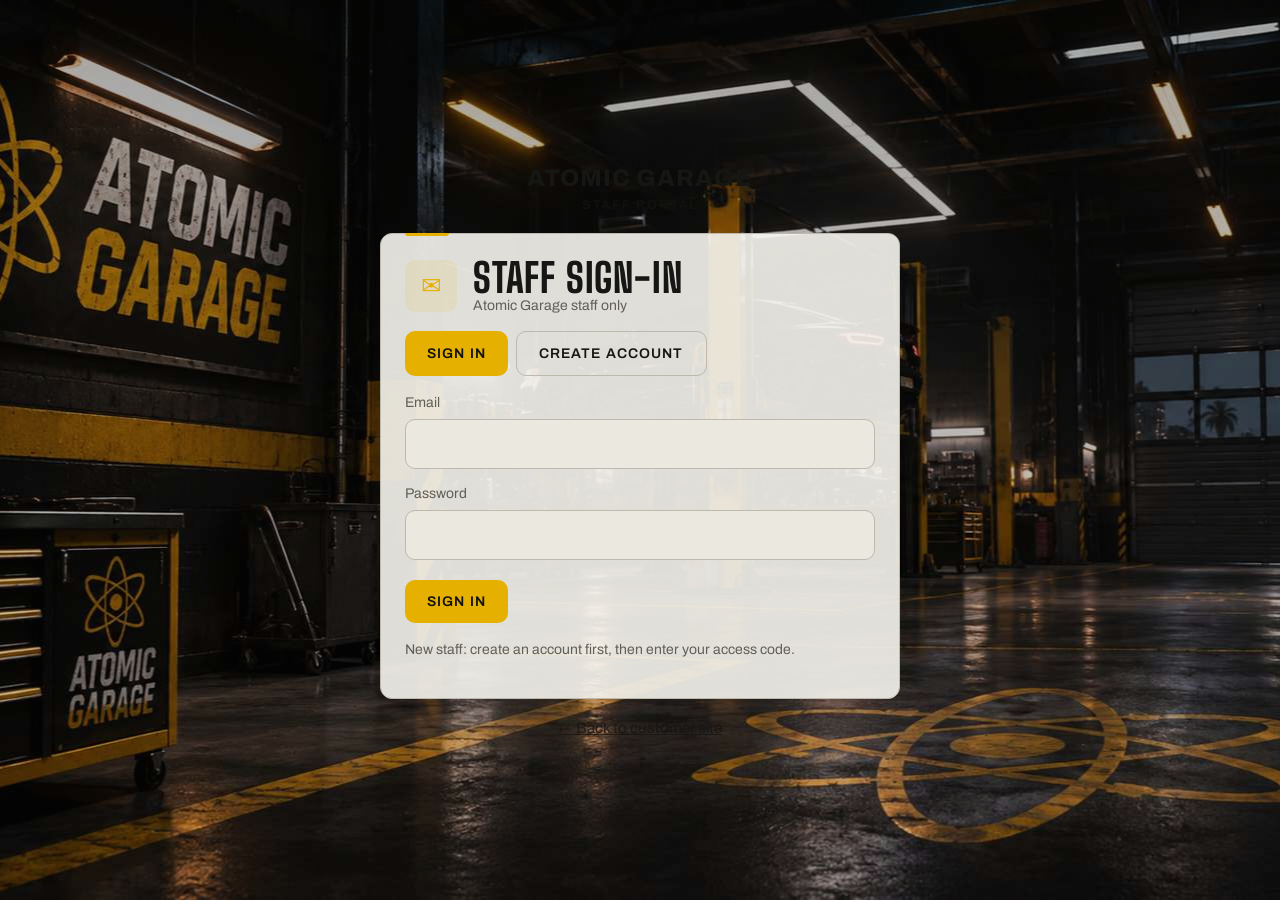
==== staff/index.html @ ff589085 "Update index.html" ====
<!DOCTYPE html>
<html lang="en"><head><meta charset="utf-8">
<meta name="viewport" content="width=device-width, initial-scale=1, viewport-fit=cover">
<title>Atomic Garage</title>
<link href="https://fonts.googleapis.com/css2?family=Archivo:wght@400;600&family=Big+Shoulders+Display:wght@700;800&display=swap" rel="stylesheet">
<style>
:root{--bg:#0a0f10;--panel:#121a1c;--panel2:#182325;--ink:#eef3f1;--mute:#8a9c98;--line:#233133;--acc:#ff7a1a;--accink:#1c0d02;--glow:rgba(255,122,26,.18);--ok:#5be07a;--gold:#f5b82e;--sil:#aebcc0;--bro:#d9722b;
box-sizing:border-box;padding-top:env(safe-area-inset-top,0px);padding-bottom:env(safe-area-inset-bottom,0px)}
@media(prefers-color-scheme:light){:root:not([data-theme="dark"]){--bg:#eef0eb;--panel:#fff;--panel2:#f4f5f1;--ink:#14201e;--mute:#5d6b68;--line:#d5dad4;--acc:#d9480f;--accink:#fff;--glow:rgba(217,72,15,.12);--ok:#2b8a3e;--gold:#b7791f;--sil:#6b7a7e;--bro:#b0551a}}
:root[data-theme="light"]{--bg:#eef0eb;--panel:#fff;--panel2:#f4f5f1;--ink:#14201e;--mute:#5d6b68;--line:#d5dad4;--acc:#d9480f;--accink:#fff;--glow:rgba(217,72,15,.12);--ok:#2b8a3e;--gold:#b7791f;--sil:#6b7a7e;--bro:#b0551a}
*{box-sizing:border-box}html{height:100%;scroll-padding-top:env(safe-area-inset-top,0px)}
body{margin:0;background:var(--bg);color:var(--ink);font:400 16px/1.5 Barlow,system-ui,sans-serif;min-height:100%;background-image:radial-gradient(900px 400px at 70% -100px,var(--glow),transparent)}
h1,h2,h3,.big,.hd{font-family:"Barlow Condensed","Arial Narrow",sans-serif;font-weight:800;font-style:italic;margin:0;line-height:1}
.app{display:grid;grid-template-columns:240px 1fr;min-height:100vh}
nav{border-right:1px solid var(--line);padding:24px 18px;display:flex;flex-direction:column;gap:6px;position:sticky;top:0;height:100vh}
.brand{display:flex;align-items:center;gap:12px;margin-bottom:28px}.brand svg{width:48px;height:48px;flex:none}.brand b{font:800 26px/1 "Barlow Condensed",sans-serif;font-style:italic}
nav a{padding:12px 14px;border-radius:12px;color:var(--mute);text-decoration:none;font-weight:600}
nav a.on{background:var(--glow);color:var(--acc);box-shadow:inset 3px 0 var(--acc)}nav a:hover:not(.on){color:var(--ink)}
:focus-visible{outline:2px solid var(--acc);outline-offset:2px}
main{padding:28px 32px 56px;max-width:1120px;width:100%}
.bar{display:flex;justify-content:space-between;align-items:center;gap:12px;margin-bottom:24px}
.clock{background:var(--panel);border:1px solid var(--line);border-radius:999px;padding:8px 16px;font-weight:600;color:var(--mute);font-variant-numeric:tabular-nums}
.who{display:flex;align-items:center;gap:10px;font-weight:600}.who small{display:block;color:var(--mute);font-weight:400;line-height:1.1}
.av{width:44px;height:44px;border-radius:12px;background:var(--panel2);border:1px solid var(--line) center/cover;display:grid;place-items:center;font:800 18px "Barlow Condensed",sans-serif;color:var(--acc);flex:none}
.card{background:var(--panel);border:1px solid var(--line);border-radius:28px;padding:28px}
.g{display:grid;gap:20px}.g2{grid-template-columns:2fr 1fr}.g3{grid-template-columns:repeat(3,1fr)}.g5{grid-template-columns:repeat(5,1fr)}.gs{grid-template-columns:repeat(auto-fill,minmax(230px,1fr))}.gf{grid-template-columns:repeat(auto-fit,minmax(300px,1fr))}
.sp{margin-top:20px}
.pill{display:inline-block;padding:6px 14px;border-radius:999px;border:1px solid var(--line);font-size:14px;font-weight:600;color:var(--mute)}
.pill.ok{color:var(--ok);border-color:var(--ok)}.pill.a{background:var(--acc);color:var(--accink);border-color:var(--acc)}
.hero h1{font-size:96px;letter-spacing:-.01em}.hero h1 span{color:var(--acc)}.hero p{color:var(--mute);max-width:46ch;margin:16px 0 24px}
.sec{display:flex;align-items:center;gap:16px;margin-bottom:20px}.sec h2{font-size:38px}.sec small{color:var(--mute);display:block;font:400 14px Barlow}
.ico{width:52px;height:52px;border-radius:16px;display:grid;place-items:center;background:var(--glow);color:var(--acc);font-size:24px}
.lead{background:var(--panel2);border:1px solid var(--line);border-radius:22px;padding:18px;min-height:170px;display:flex;flex-direction:column;justify-content:space-between}
.lead.t1{border-color:var(--gold);box-shadow:0 0 28px rgba(245,184,46,.15)}.lead.t2{border-color:var(--sil)}.lead.t3{border-color:var(--bro)}
.lead .rk{font:800 22px "Barlow Condensed",sans-serif;font-style:italic;color:var(--mute)}.t1 .rk{color:var(--gold)}.t2 .rk{color:var(--sil)}.t3 .rk{color:var(--bro)}
.lead h3{font-size:22px;margin:10px 0 2px}.lead small{color:var(--mute)}
.num{font:800 34px "Barlow Condensed",sans-serif;font-variant-numeric:tabular-nums}
.meter{height:5px;border-radius:3px;background:var(--line);margin-top:8px}.meter i{display:block;height:100%;border-radius:3px;background:var(--acc)}
.leg{text-align:center;border-radius:24px;padding:24px;background:var(--panel2);border:1px solid var(--line)}.leg.t1{border-color:var(--gold)}.leg.t2{border-color:var(--sil)}.leg.t3{border-color:var(--bro)}
.leg .av{width:72px;height:72px;margin:0 auto 12px;font-size:28px}.leg .num{font-size:60px;margin-top:12px}
.stat h3{font-size:16px;color:var(--mute);font-style:normal;font-weight:600}.stat .big{font-size:64px;margin-top:12px;font-variant-numeric:tabular-nums}
.row{display:flex;align-items:center;gap:12px;padding:14px;border:1px solid var(--line);border-radius:18px;background:var(--panel2);margin-top:10px}.row .dot{width:10px;height:10px;border-radius:50%;background:var(--ok)}.row b{display:block}.row small{color:var(--mute)}
button,.btn{font:600 16px Barlow,sans-serif;border:0;border-radius:14px;padding:14px 24px;background:var(--acc);color:var(--accink);cursor:pointer;text-decoration:none;display:inline-block}
button.alt{background:transparent;color:var(--ink);border:1px solid var(--line)}
.pw{width:120px;height:120px;border-radius:32px;margin:8px auto 16px;display:grid;place-items:center;font-size:44px;background:var(--panel2);border:2px solid var(--line);color:var(--mute);cursor:pointer}
.on .pw,.pw.on{border-color:var(--acc);color:var(--acc);box-shadow:0 0 30px var(--glow)}
.ctr{text-align:center}.ctr button{width:100%}
.tl{padding:16px;border-radius:18px;background:var(--panel2);border:1px solid var(--line);margin-top:12px}.tl small{color:var(--mute);display:block}.tl b{font:800 34px "Barlow Condensed",sans-serif;font-style:italic;font-variant-numeric:tabular-nums}
label{display:block;font-size:14px;color:var(--mute);margin:14px 0 6px}
input,select,textarea{width:100%;padding:12px 14px;border-radius:14px;border:1px solid var(--line);background:var(--panel2);color:var(--ink);font:inherit}textarea{min-height:100px}
.tools{display:grid;grid-template-columns:1fr 220px;gap:12px}
.prod{display:flex;flex-direction:column;gap:10px;border-radius:24px;padding:20px}.prod .im{height:110px;border-radius:16px;background:var(--panel2);display:grid;place-items:center;font:800 54px "Barlow Condensed",sans-serif;color:var(--acc);font-style:italic}
.prod h3{font-size:22px}.prod p{margin:0;color:var(--mute);font-size:14px;flex:1}.prod .ft{display:flex;justify-content:space-between;align-items:center}
.id{border-radius:20px;overflow:hidden;border:1px solid var(--line);background:var(--panel);max-width:440px}.id header{background:var(--acc);color:var(--accink);padding:12px 18px;font:800 20px "Barlow Condensed",sans-serif;font-style:italic;display:flex;justify-content:space-between}
.id .b{display:grid;grid-template-columns:100px 1fr;gap:16px;padding:18px}.id .av{width:100px;height:124px;border-radius:12px}.id h2{font-size:30px}.id p{margin:3px 0;color:var(--mute);font-size:14px}.id p b{color:var(--ink);font-weight:600}
.note{color:var(--mute);font-size:14px;margin-top:16px}
@media(max-width:900px){.g2,.g3,.g5{grid-template-columns:1fr 1fr}.g2{grid-template-columns:1fr}.hero h1{font-size:64px}}
@media(max-width:720px){.app{grid-template-columns:1fr}nav{flex-direction:row;height:auto;position:static;overflow-x:auto;border-right:0;border-bottom:1px solid var(--line);padding:12px}.brand{display:none}nav a{white-space:nowrap}main{padding:16px}.g3,.g5{grid-template-columns:1fr}.tools{grid-template-columns:1fr}.card{padding:20px;border-radius:22px}}
:root{--bg:#141413;--panel:#1c1c1a;--panel2:#242422;--ink:#f4f1e8;--mute:#9a978b;--line:#34332f;--acc:#ffc400;--accink:#111;--glow:rgba(255,196,0,.08);--ok:#7bd88f;--gold:#ffc400;--sil:#c9c6bb;--bro:#d98a4a}
@media(prefers-color-scheme:light){:root:not([data-theme="dark"]){--bg:#e8e6df;--panel:#f7f5ef;--panel2:#ebe8df;--ink:#161614;--mute:#615f56;--line:#bdb9ac;--acc:#e6b000;--accink:#111;--glow:rgba(230,176,0,.1);--ok:#2b7a3d;--gold:#8a6000;--sil:#5d6264;--bro:#a4501a}}
body{font-family:Archivo,system-ui,sans-serif;background-image:none}
h1,h2,h3,.big,.hd,.num,.av,.lead .rk,.tl b,.id header,.brand b,.prod .im{font-family:"Big Shoulders Display","Arial Narrow",sans-serif;font-style:normal;text-transform:uppercase;letter-spacing:.02em}
.app{display:block}main{margin:0 auto;max-width:1240px}
nav{position:sticky;top:0;z-index:5;height:auto;flex-direction:row;align-items:center;gap:2px;padding:10px 32px;border-right:0;border-bottom:4px solid var(--acc);background:var(--bg);overflow-x:auto}
.brand{margin:0 28px 0 0;flex:none}.brand svg{width:40px;height:40px;stroke:var(--acc)}.brand circle{fill:var(--acc)}.brand b{font-size:24px;line-height:.95}
nav a{border-radius:0;padding:10px 16px;text-transform:uppercase;font-size:13px;letter-spacing:.1em;white-space:nowrap}
nav a.on{background:var(--acc);color:var(--accink);box-shadow:none}
.card{border-radius:2px;border:2px solid var(--line);border-top:5px solid var(--acc)}
.lead,.leg,.row,.tl,.id,.pw,.av,.ico,input,select,textarea,.clock,.prod .im{border-radius:2px}
button,.btn{border-radius:0;font:600 14px Archivo,sans-serif;text-transform:uppercase;letter-spacing:.08em;padding:14px 22px}
.pill{border-radius:2px;text-transform:uppercase;font-size:12px;letter-spacing:.08em}
.meter,.meter i{border-radius:0}.meter{height:6px}
.sec h2{font-size:44px}.sec small{font:400 14px Archivo,sans-serif}
.hero{background:repeating-linear-gradient(135deg,transparent 0 22px,rgba(255,196,0,.06) 22px 44px)}.hero h1{font-size:128px;line-height:.88}
.stat .big{font-size:76px}.num{font-size:40px}.leg .num{font-size:68px}
.pw{width:132px;height:132px;border-width:3px}
.id header{font-size:22px}.id .b h2{font-size:34px}
@media(max-width:900px){.hero h1{font-size:84px}}
@media(max-width:720px){nav{padding:8px 12px}.hero h1{font-size:68px}}
main{max-width:1600px;padding:32px 40px 64px}nav{padding:10px 40px}
.card{position:relative;border:1px solid var(--line);border-radius:12px;transition:border-color .2s,transform .2s,box-shadow .2s}
.card::before{content:"";position:absolute;left:24px;top:-1px;width:44px;height:3px;background:var(--acc);border-radius:0 0 3px 3px}
.card:hover{border-color:rgba(255,196,0,.35)}
.lead,.leg,.row,.tl,.id,.pw,input,select,textarea,.clock,.prod .im,.av,.ico,button,.btn{border-radius:10px}.pill{border-radius:999px}.pw{border-radius:28px}.id{border-radius:14px}
.lead,.leg,.prod{transition:transform .2s,box-shadow .2s,border-color .2s}.lead:hover,.leg:hover,.prod:hover{transform:translateY(-3px);box-shadow:0 10px 26px rgba(0,0,0,.25)}
button,.btn,.pw,nav a,input,select,textarea{transition:background .15s,color .15s,transform .15s,filter .15s,border-color .15s}
button:hover,.btn:hover{filter:brightness(1.08);transform:translateY(-1px)}button:active{transform:none}button.alt:hover{border-color:var(--acc)}
nav a{border-radius:10px;display:flex;align-items:center;gap:8px}nav a i{font-style:normal;font-size:16px;opacity:.85}nav a:hover:not(.on){background:var(--panel2);color:var(--ink)}
input:focus,select:focus,textarea:focus{border-color:var(--acc)}
.bar{margin-bottom:20px}.who{background:var(--panel);border:1px solid var(--line);border-radius:12px;padding:6px 16px 6px 6px}.who small{font-size:12px}
.av.live{position:relative}.av.live::after{content:"";position:absolute;right:-3px;bottom:-3px;width:12px;height:12px;border-radius:50%;background:var(--ok);border:2px solid var(--panel)}
.row .av{width:42px;height:42px;font-size:18px}.row .dot{animation:pl 1.8s infinite}@keyframes pl{0%{box-shadow:0 0 0 0 rgba(123,216,143,.5)}70%,100%{box-shadow:0 0 0 8px rgba(123,216,143,0)}}
.hero{padding:24px 28px}.hero h1{font-size:88px;line-height:.9;margin-top:14px}.hero p{margin:10px 0 18px}
.g{gap:20px}.sp{margin-top:20px}.sec{margin-bottom:18px}.sec h2{font-size:40px}
.lead.t1{background:linear-gradient(160deg,rgba(255,196,0,.14),var(--panel2) 65%)}.lead.t2{background:linear-gradient(160deg,rgba(201,198,187,.12),var(--panel2) 65%)}.lead.t3{background:linear-gradient(160deg,rgba(217,138,74,.14),var(--panel2) 65%)}
.lead.t1,.lead.t2,.lead.t3{box-shadow:none}.lead{border-color:var(--line)}.lead.t1{border-color:rgba(255,196,0,.55)}.lead.t2{border-color:rgba(201,198,187,.45)}.lead.t3{border-color:rgba(217,138,74,.5)}
.lead.me{outline:2px solid var(--acc);outline-offset:2px}.lead .rk{display:flex;align-items:center;gap:8px}.ach{font-style:normal;margin-left:auto;font-size:20px}.t1 .ach{color:var(--gold)}.t2 .ach{color:var(--sil)}.t3 .ach{color:var(--bro)}
.lead em{font:600 11px Archivo,sans-serif;font-style:normal;background:var(--acc);color:var(--accink);padding:2px 8px;border-radius:99px;text-transform:uppercase;letter-spacing:.06em}
.leg.t1{background:linear-gradient(180deg,rgba(255,196,0,.12),var(--panel2))}.leg.t2{background:linear-gradient(180deg,rgba(201,198,187,.1),var(--panel2))}.leg.t3{background:linear-gradient(180deg,rgba(217,138,74,.12),var(--panel2))}
.empty{padding:28px;border:1px dashed var(--line);border-radius:12px;text-align:center;color:var(--mute);font-size:14px}
.sk{border-radius:12px;background:linear-gradient(90deg,var(--panel) 25%,var(--panel2) 50%,var(--panel) 75%);background-size:200% 100%;animation:sh 1.1s infinite}@keyframes sh{to{background-position:-200% 0}}
@media(max-width:900px){main{padding:20px}nav{padding:10px 20px}.hero h1{font-size:64px}}
@media(max-width:560px){main{padding:14px}nav{padding:8px 12px}.hero h1{font-size:52px}.who>div:last-child{display:none}.who{padding:4px}.clock{font-size:13px;padding:6px 12px}.sec h2{font-size:32px}}
@media(prefers-reduced-motion:reduce){*{transition:none!important;animation:none!important}}
.hero{overflow:hidden}.hero>*:not(.wm){position:relative;z-index:1}
.wm{position:absolute;right:-30px;top:50%;width:min(400px,55%);transform:translateY(-50%);color:var(--acc);opacity:.08;pointer-events:none;transition:transform 1s ease,opacity .4s}.hero:hover .wm{transform:translateY(-50%) rotate(30deg);opacity:.13}
.chips{display:flex;flex-wrap:wrap;gap:8px;margin:0 0 18px}.chips .pill{transition:border-color .15s,color .15s}.chips .pill:hover{border-color:var(--acc);color:var(--acc)}
.g2>.card{display:flex;flex-direction:column}.g>*{min-width:0}
.es{flex:1;display:flex;flex-direction:column;align-items:center;justify-content:center;gap:6px;border-style:solid;background:var(--panel2);min-height:190px}
.es .eic{width:60px;height:60px;border-radius:18px;display:grid;place-items:center;font-size:28px;color:var(--acc);background:var(--glow);border:1px solid rgba(255,196,0,.3);margin-bottom:6px}
.es b{font:800 24px "Big Shoulders Display",sans-serif;text-transform:uppercase;letter-spacing:.03em;color:var(--ink)}.es p{margin:0 0 10px;max-width:30ch}
.es .btn{padding:10px 18px}
.cmp{padding:18px 24px}.cmp .sec{margin-bottom:12px}.cmp .sec h2{font-size:30px}.cmp .ico{width:40px;height:40px;font-size:18px}.cmp .empty{padding:14px;background:var(--panel2)}
.card{padding:24px}.hero{padding:24px 28px}
.stat{padding:22px 24px;overflow:hidden}.stat i{position:absolute;right:20px;top:18px;font-style:normal;font-size:26px;color:var(--acc);opacity:.7;transition:transform .2s,opacity .2s}.stat:hover i{transform:scale(1.15);opacity:1}
.stat .big{font-size:60px;margin-top:8px}
.row{transition:border-color .15s,background .15s,transform .15s}.row:hover{border-color:rgba(255,196,0,.4);transform:translateX(3px)}
.tl{transition:border-color .15s}.tl:hover{border-color:rgba(255,196,0,.4)}
.pw:hover{transform:scale(1.04);border-color:var(--acc);color:var(--acc)}.pw:active{transform:scale(.97)}
.prod .im{transition:background .2s,color .2s}.prod:hover .im{background:var(--acc);color:var(--accink)}
.leg .av{transition:transform .2s}.leg:hover .av{transform:scale(1.08)}
input:hover,select:hover,textarea:hover{border-color:var(--mute)}
button:active,.btn:active{transform:scale(.98)}[data-a],button,.btn{cursor:pointer}
.sec .ico{transition:transform .2s}.card:hover>.sec .ico{transform:rotate(-6deg) scale(1.05)}
@media(max-width:900px){.wm{opacity:.06;right:-80px}}
@media(max-width:560px){.stat .big{font-size:44px}.stat{padding:16px 18px}.lead{min-height:140px}.es{min-height:160px}.hero{padding:20px}.card{padding:18px}.cmp{padding:14px 18px}}
.g2>.card.hero{align-items:flex-start}.hero .pill,.hero .btn{align-self:flex-start;width:auto}
.es button{padding:10px 18px}button.sm{padding:6px 12px;font-size:16px;line-height:1}
.stat i{width:40px;height:40px;display:grid;place-items:center;border-radius:10px;background:var(--glow);border:1px solid rgba(255,196,0,.3);font-size:20px;opacity:1;right:22px;top:20px;transition:background .2s,color .2s,transform .2s}
.stat:hover{transform:translateY(-3px);border-color:rgba(255,196,0,.45);box-shadow:0 10px 26px rgba(0,0,0,.22)}.stat:hover i{background:var(--acc);color:var(--accink);transform:scale(1.08)}
.stat small{display:block;color:var(--mute);font-size:13px;margin-top:6px}
.hero{padding:20px 28px}.hero h1{font-size:76px;margin-top:10px}.hero p{margin:8px 0 14px}.chips{margin-bottom:14px}
@media(max-width:900px){.hero h1{font-size:60px}}@media(max-width:560px){.hero h1{font-size:48px}.hero{padding:18px}}
.row b.dur{font:800 24px "Big Shoulders Display",sans-serif;color:var(--acc);letter-spacing:.02em;font-variant-numeric:tabular-nums}
.tw{overflow-x:auto}table{width:100%;border-collapse:collapse}th,td{text-align:left;padding:12px 10px;border-bottom:1px solid var(--line);white-space:nowrap}th{color:var(--mute);font-weight:600;font-size:13px}tr:last-child td{border-bottom:0}tbody tr:hover td{background:var(--panel2)}
.who2{display:flex;align-items:center;gap:10px;font-weight:600}.who2 .av{width:34px;height:34px;font-size:15px}
.you{font:600 11px Archivo,sans-serif;font-style:normal;background:var(--acc);color:var(--accink);padding:2px 8px;border-radius:99px;text-transform:uppercase;letter-spacing:.06em}
.ac button{margin-right:6px}.ac button:last-child{margin-right:0}
.toast{position:fixed;left:50%;bottom:24px;transform:translate(-50%,16px);background:var(--panel);border:1px solid var(--acc);border-radius:12px;padding:12px 20px;opacity:0;pointer-events:none;transition:opacity .25s,transform .25s;z-index:20;font-weight:600}.toast.on{opacity:1;transform:translate(-50%,0)}

body::before{content:"";position:fixed;inset:0;z-index:-1;pointer-events:none;background:linear-gradient(rgba(12,12,11,.34),rgba(12,12,11,.20)),url([data-uri]);background-size:cover,cover;background-position:center,center;background-repeat:no-repeat,no-repeat}
nav{background:var(--pa);-webkit-backdrop-filter:none;backdrop-filter:none}
.card,.clock,.who{background:var(--pa)}
.hero{background:repeating-linear-gradient(135deg,transparent 0 22px,rgba(255,196,0,.06) 22px 44px),var(--pa)}
:root{--pa:rgba(20,20,20,.88)}
@media(prefers-color-scheme:light){:root:not([data-theme="dark"]){--pa:rgba(247,245,239,.9)}}

/* Bookings section */
:root{--bad:#ff7a6b;--warn:#ffb020}
@media(prefers-color-scheme:light){:root:not([data-theme="dark"]){--bad:#b3261e;--warn:#8a5a00}}
:root[data-theme="light"]{--bad:#b3261e;--warn:#8a5a00}
[hidden]{display:none!important}
.bk-narrow{max-width:520px}
.bk-tabs,.bk-btns,.bk-chips{display:flex;flex-wrap:wrap;gap:8px}
.bk-tabs{margin-bottom:16px}
.bk-top{display:flex;justify-content:space-between;align-items:center;gap:12px;flex-wrap:wrap;margin-bottom:16px}
.bk-chips{margin-bottom:16px}.bk-chips b{margin-left:4px;opacity:.8}
.bk-list{display:grid;gap:12px}
.bk-card{border:1px solid var(--line);border-radius:12px;background:var(--panel2);padding:16px}
.bk-card.open{border-color:var(--acc)}
.bk-row{display:flex;justify-content:space-between;align-items:flex-start;gap:12px}
.bk-main{min-width:0}
.bk-ref{font:800 26px "Big Shoulders Display",sans-serif;letter-spacing:.04em;margin-right:8px}
.bk-sub{color:var(--mute);font-size:14px;margin-top:4px;overflow-wrap:anywhere}
.bk-s{font-size:11px;padding:3px 10px}
.bk-pending,.bk-alternative_accepted{color:var(--warn);border-color:var(--warn)}
.bk-alternative_proposed{color:var(--acc);border-color:var(--acc)}
.bk-approved,.bk-in_progress,.bk-completed{color:var(--ok);border-color:var(--ok)}
.bk-declined,.bk-cancelled{color:var(--bad);border-color:var(--bad)}
.bk-detail{margin-top:16px;border-top:1px solid var(--line);padding-top:8px}
.bk-dl{display:grid;grid-template-columns:max-content 1fr;gap:6px 18px;margin:8px 0}
.bk-dl dt{color:var(--mute);font-size:14px}.bk-dl dd{margin:0;overflow-wrap:anywhere;white-space:pre-wrap}
.bk-grp{margin-top:18px}
.bk-h3{font-size:22px;margin-bottom:8px}
.bk-inline{display:flex;gap:8px;flex-wrap:wrap}.bk-inline input,.bk-inline select{flex:1 1 220px;width:auto}
.bk-note{border-left:4px solid var(--acc);background:var(--glow);padding:12px 14px;border-radius:6px;margin:12px 0;font-size:15px}
.bk-note.bad{border-color:var(--bad)}.bk-note.good{border-color:var(--ok)}
button.bk-danger{border-color:var(--bad);color:var(--bad)}
.bk-tl{list-style:none;margin:0;padding:0;border-left:2px solid var(--line)}
.bk-tl li{position:relative;padding:0 0 14px 20px}
.bk-tl li::before{content:"";position:absolute;left:-7px;top:5px;width:12px;height:12px;border-radius:50%;background:var(--acc)}
.bk-tl li.int::before{background:var(--mute)}
.bk-tl small{display:block;color:var(--mute)}
.bk-code{font-family:ui-monospace,Menlo,Consolas,monospace;word-break:break-all}
@media(max-width:560px){.bk-dl{grid-template-columns:1fr}.bk-dl dt{margin-top:8px}.bk-row{flex-direction:column}}
.bk-bar{padding:14px 18px;margin-bottom:20px}.bk-bar .bk-tabs{margin:12px 0 0}.bk-bar .bk-top{margin-bottom:0}
/* Staff login gate */
body:not(.ag-in) .app{display:none}
body.ag-in #bkg{display:none}
#bkg{min-height:100vh;display:flex;flex-direction:column;align-items:center;justify-content:center;padding:24px;gap:18px}
#bkg .bk-narrow{width:100%}
.ag-gate-brand{font-weight:800;font-size:1.5rem;letter-spacing:.04em;text-transform:uppercase;text-align:center}
.ag-gate-brand small{display:block;font-size:.8rem;font-weight:600;letter-spacing:.14em;opacity:.7}
.ag-signout{margin-left:auto}
.ag-back{color:inherit;opacity:.8;text-decoration:underline;font-size:.95rem}
nav a.ag-public{margin-top:auto}
.cl-bar{display:flex;gap:8px;align-items:center;flex-wrap:wrap;margin:12px 0}.cl-bar strong{flex:1;min-width:140px;text-align:center}
.cl-g{display:grid;grid-template-columns:repeat(7,minmax(0,1fr));gap:6px}.cl-w{text-align:center;font-size:.8rem;opacity:.7}
.cl-d{all:unset;box-sizing:border-box;cursor:pointer;min-height:78px;padding:6px;border:1px solid rgba(255,255,255,.14);border-radius:10px;display:flex;flex-direction:column;gap:3px;overflow:hidden}
.cl-d b{font-size:.85rem}.cl-d.out{opacity:.4}.cl-d.today b{color:var(--acc,#ffc400)}.cl-d.sel{border-color:var(--acc,#ffc400);box-shadow:0 0 0 1px var(--acc,#ffc400) inset}
.cl-d:focus-visible{outline:2px solid var(--acc,#ffc400)}.cl-d i{font-size:.72rem;opacity:.7}
.cl-c{font-size:.7rem;line-height:1.2;padding:2px 4px;border-radius:4px;background:rgba(255,255,255,.1);white-space:nowrap;overflow:hidden;text-overflow:ellipsis}
.cl-c.s-pending,.cl-c.s-alternative_proposed{background:var(--acc,#ffc400);color:#111}.cl-c.s-approved,.cl-c.s-alternative_accepted,.cl-c.s-in_progress{background:#2e7d32;color:#fff}
.cl-r{display:flex;gap:12px;justify-content:space-between;align-items:center;padding:10px 0;border-top:1px solid rgba(255,255,255,.1)}
@media(max-width:600px){.cl-d{min-height:56px;padding:4px}.cl-c{display:none}}
.app-c summary{cursor:pointer;list-style:none}.app-c summary small{opacity:.7}
.app-b{display:inline-block;padding:2px 9px;border-radius:99px;font-size:.72rem;background:rgba(255,255,255,.14);text-transform:capitalize}
.app-b.s-new{background:var(--acc,#ffc400);color:#111}.app-b.s-accepted{background:#2e7d32;color:#fff}.app-b.s-rejected{background:#8b2b2b;color:#fff}.app-b.s-interview{background:#1565c0;color:#fff}
.gd-s summary{cursor:pointer;font-size:1.05rem;text-transform:uppercase;letter-spacing:.03em}
.gd-s h4{margin:16px 0 6px;color:var(--acc,#ffc400)}.gd-s ul{margin:6px 0 10px 20px}.gd-s p{margin:8px 0}
#gd-q{width:100%;margin-top:12px}
.rc-pos-g{display:grid;grid-template-columns:repeat(auto-fit,minmax(260px,1fr));gap:12px}
.rc-pos{display:flex;justify-content:space-between;align-items:center;gap:12px;flex-wrap:wrap;border:1px solid var(--line);border-radius:12px;background:var(--panel2);padding:14px 16px}
.rc-pos small{display:block;color:var(--mute);margin-top:4px}
.rc-st{display:inline-block;padding:2px 10px;border-radius:99px;font:700 11px Archivo,sans-serif;text-transform:uppercase;letter-spacing:.08em;border:1px solid var(--line);margin-left:6px}
.rc-st.open{color:var(--ok);border-color:var(--ok)}.rc-st.closed{color:var(--bad);border-color:var(--bad)}
.rc-filters{display:flex;gap:10px;flex-wrap:wrap;margin-bottom:14px}.rc-filters select{width:auto;min-width:180px;flex:0 1 220px}.rc-filters input{flex:1 1 220px;width:auto}
.rc-list{display:grid;gap:10px;margin-top:6px}
.rc-app{border:1px solid var(--line);border-radius:12px;background:var(--panel2);overflow:hidden}.rc-app.open{border-color:var(--acc)}
.rc-head{all:unset;box-sizing:border-box;width:100%;display:flex;justify-content:space-between;align-items:center;gap:12px;padding:14px 16px;cursor:pointer}
.rc-head:hover{background:var(--panel)}.rc-head:focus-visible{outline:2px solid var(--acc);outline-offset:-2px}
.rc-n b{display:block;font-size:17px}.rc-n small{color:var(--mute);overflow-wrap:anywhere}
.rc-b{flex:none;padding:3px 12px;border-radius:99px;font:700 11px Archivo,sans-serif;text-transform:uppercase;letter-spacing:.08em;border:1px solid var(--mute);color:var(--ink)}
.rc-b.s-new{border-color:var(--acc);color:var(--acc)}.rc-b.s-reviewing,.rc-b.s-interview{border-color:#6aa9ff;color:#6aa9ff}.rc-b.s-accepted{border-color:var(--ok);color:var(--ok)}.rc-b.s-rejected{border-color:var(--bad);color:var(--bad)}
.rc-detail{padding:4px 16px 18px;border-top:1px solid var(--line)}
.rc-qa{margin:10px 0}.rc-qa b{color:var(--acc);font-size:14px}.rc-qa p{margin:4px 0 0;white-space:pre-wrap;overflow-wrap:anywhere}
.rc-note{border-left:3px solid var(--acc);background:var(--glow);padding:8px 12px;border-radius:6px;margin:8px 0}.rc-note p{margin:0 0 4px;white-space:pre-wrap;overflow-wrap:anywhere}.rc-note small{color:var(--mute)}
.rc-detail select{width:auto;min-width:180px}.rc-detail textarea{margin-top:8px}.bk-tl li small{display:block;color:var(--mute)}
.rc-cards{display:grid;grid-template-columns:repeat(auto-fit,minmax(150px,1fr));gap:12px}
.rc-card{all:unset;box-sizing:border-box;cursor:pointer;display:flex;flex-direction:column;gap:2px;padding:14px 16px;border:1px solid var(--line);border-radius:12px;background:var(--panel2)}
.rc-card.info{cursor:default;background:var(--panel)}.rc-card:hover:not(.info){border-color:var(--acc)}.rc-card.on{border-color:var(--acc);box-shadow:0 0 0 1px var(--acc) inset}.rc-card:focus-visible{outline:2px solid var(--acc);outline-offset:2px}
.rc-card span{color:var(--mute);font-size:13px;font-weight:600}.rc-card b{font:800 34px "Barlow Condensed",sans-serif;font-variant-numeric:tabular-nums;line-height:1.1}.rc-card small{color:var(--mute);font-size:12px}
.rc-pos.wide{grid-column:1/-1}.rc-pos{flex-direction:column;align-items:stretch}.rc-pos-t{display:flex;justify-content:space-between;align-items:center;gap:12px;flex-wrap:wrap}.rc-pos-b{display:flex;gap:8px;flex-wrap:wrap}
.rc-vac-form{margin-top:10px;border-top:1px solid var(--line);padding-top:6px}.rc-chk{display:flex;gap:8px;align-items:center;color:var(--ink);font-size:15px}.rc-chk input{width:auto}
.cl-c.iv{background:#1565c0;color:#fff}.cl-c.iv.i-confirmed{background:#2e7d32}.cl-c.iv.i-reschedule_requested{background:var(--warn,#ffb020);color:#111}.cl-c.iv.i-completed,.cl-c.iv.i-no_show{opacity:.55}
.cl-layers{margin-top:0}.cl-key{margin-left:auto;font-size:.8rem;display:inline-flex;gap:6px;align-items:center}.cl-key i{display:inline-block;width:14px;height:10px;padding:0}
.cl-iv{border:1px solid var(--line);border-left:4px solid #1565c0;border-radius:10px;background:var(--panel2);padding:12px 14px;margin:10px 0}.cl-iv.i-confirmed{border-left-color:#2e7d32}.cl-iv.i-reschedule_requested{border-left-color:var(--warn,#ffb020)}.cl-iv.i-completed,.cl-iv.i-no_show{opacity:.8}
.cl-iv-h{display:flex;justify-content:space-between;gap:10px;align-items:flex-start;flex-wrap:wrap}.cl-iv-b small{display:block;color:var(--mute);overflow-wrap:anywhere}.cl-req{margin:6px 0;padding:8px 10px;border-radius:8px;background:var(--glow);border:1px solid var(--warn,#ffb020)}
.cl-iv-a{display:flex;gap:8px;flex-wrap:wrap;margin-top:10px}.cl-form{margin-top:10px;border-top:1px solid var(--line);padding-top:6px}
.rc-dates{align-items:center}.rc-dates label{margin:0}.rc-dates input{flex:0 1 160px}
.rc-iv{border:1px solid var(--line);border-radius:10px;padding:10px 12px;margin:8px 0;background:var(--panel)}.rc-iv small{display:block;color:var(--mute)}
@media(max-width:560px){.rc-filters select,.rc-filters input{flex:1 1 100%}.rc-detail select{width:100%}}

/* ===== Handbook: Employee Handbook + Mechanical Training Library ===== */
.hb-tabs{display:flex;gap:8px;flex-wrap:wrap}
.hb-tab{display:inline-flex;align-items:center;gap:10px;padding:13px 20px;border:2px solid var(--line);background:var(--pa);color:var(--mute);font:600 13px Archivo,sans-serif;text-transform:uppercase;letter-spacing:.09em;text-decoration:none;transition:color .15s,border-color .15s,background .15s}
.hb-tab:hover{color:var(--ink);border-color:var(--acc)}
.hb-tab.on{background:var(--acc);color:var(--accink);border-color:var(--acc)}
.hb-tab .pill{padding:1px 9px;font-size:11px;background:rgba(0,0,0,.2);border-color:transparent;color:inherit}
.hb-tab:not(.on) .pill{background:var(--glow);color:var(--acc)}
.hb-title small{display:block;font:600 12px Archivo,sans-serif;letter-spacing:.14em;text-transform:uppercase;color:var(--acc);margin-bottom:8px}
.hb-title h2{font-size:clamp(28px,4.4vw,46px);line-height:1}
.hb-title p{margin:10px 0 0;color:var(--mute);font-style:italic}
.hb-tools{display:grid;grid-template-columns:minmax(0,1fr) minmax(0,320px);gap:20px;align-items:end;margin-top:22px}
.hb-search{position:relative}
.hb-search input{padding-right:84px}
.hb-search button{position:absolute;right:6px;top:50%;transform:translateY(-50%);padding:6px 12px;font-size:11px}
.hb-search button:hover{transform:translateY(-50%)}
.hb-prog-t{display:flex;justify-content:space-between;gap:12px;font-size:13px;color:var(--mute)}
.hb-prog-t b{color:var(--ink)}
.hb-chips{display:flex;flex-wrap:wrap;gap:8px;margin-top:18px}
.hb-chip{display:inline-flex;align-items:center;gap:8px;padding:9px 14px;background:var(--panel2);color:var(--mute);border:1px solid var(--line);font-size:12px;text-decoration:none}
.hb-chip svg{width:16px;height:16px}
.hb-chip em{font-style:normal;opacity:.7}
.hb-chip:hover{color:var(--ink);border-color:var(--acc)}
.hb-chip.on{background:var(--acc);color:var(--accink);border-color:var(--acc)}
.hb-res{margin:20px 2px 0;color:var(--mute);font-size:14px}
.hb-res b{color:var(--acc)}
.hb-cat{padding:0;margin-top:20px}
.hb-cat>summary,.hb-sec>summary{list-style:none;cursor:pointer}
.hb-cat>summary::-webkit-details-marker,.hb-sec>summary::-webkit-details-marker,.hb-std>summary::-webkit-details-marker,.hb-emp>summary::-webkit-details-marker{display:none}
.hb-cat>summary{display:flex;align-items:center;gap:16px;padding:18px 22px}
.hb-cat>summary h3{font-size:30px;line-height:1}
.hb-cat>summary small{display:block;color:var(--mute);margin-top:4px;font-size:14px}
.hb-car{margin-left:auto;display:flex;align-items:center;gap:12px;color:var(--mute);font-size:13px;flex:none}
.hb-car::after,.hb-sec>summary::after,.hb-std>summary::after,.hb-emp>summary::after{content:"";width:9px;height:9px;border-right:2px solid var(--acc);border-bottom:2px solid var(--acc);transform:rotate(45deg);transition:transform .2s;flex:none;margin:-4px 4px 0 8px}
details[open]>summary>.hb-car::after,details[open]>.hb-sec-s::after,details[open]>summary::after{transform:rotate(225deg);margin-top:4px}
.hb-cat>summary .ico svg,.hb-svc-top .ico svg,.hb-card .ico svg{width:26px;height:26px}
.hb-grid{display:grid;grid-template-columns:repeat(auto-fill,minmax(250px,1fr));gap:14px;padding:4px 22px 22px}
.hb-card{position:relative;display:flex;flex-direction:column;gap:8px;padding:18px;background:var(--panel2);border:1px solid var(--line);color:var(--ink);text-decoration:none;min-height:190px;transition:border-color .15s,transform .15s}
.hb-card:hover{border-color:var(--acc);transform:translateY(-2px)}
.hb-card:focus-visible{outline:2px solid var(--acc);outline-offset:2px}
.hb-card .ico{width:44px;height:44px}
.hb-card h3{font-size:26px;line-height:1}
.hb-card p{margin:0;color:var(--mute);font-size:14px;flex:1}
.hb-n{position:absolute;right:14px;top:10px;font:800 30px "Big Shoulders Display",sans-serif;color:var(--line)}
.hb-card:hover .hb-n{color:var(--acc)}
.hb-foot{display:flex;align-items:center;justify-content:space-between;gap:8px;font-size:12px;color:var(--mute)}
.hb-foot .pill{padding:3px 10px;font-size:11px}
.hb-ok{color:var(--ok);font-weight:600}
.hb-stack{display:grid;gap:12px}
.hb-std,.hb-emp{border:1px solid var(--line);background:var(--panel2)}
.hb-std{margin:0 22px 12px}
.hb-std:last-child{margin-bottom:22px}
.hb-std>summary,.hb-emp>summary{list-style:none;cursor:pointer;display:flex;align-items:center;gap:14px;padding:14px 16px}
.hb-emp>summary h3{font-size:28px;line-height:1}
.hb-st b{display:block;font-weight:600}
.hb-st small{display:block;color:var(--mute);margin-top:2px;font-size:13px}
.hb-std>summary .hb-st,.hb-emp>summary .hb-st{flex:1}
.hb-std>summary::after,.hb-emp>summary::after{margin-left:auto}
.hb-sn{flex:none;display:grid;place-items:center;min-width:34px;height:34px;padding:0 6px;background:var(--acc);color:var(--accink);font:800 18px "Big Shoulders Display",sans-serif}
.hb-sb{padding:6px 22px 22px}
.hb-std .hb-sb,.hb-emp .hb-sb{padding:4px 16px 18px}
.hb-emp .hb-sb p{margin:0 0 12px;color:var(--mute)}
.hb-h4{font:700 12px Archivo,sans-serif;letter-spacing:.14em;text-transform:uppercase;color:var(--acc);margin:20px 0 10px}
.hb-crumb{display:flex;flex-wrap:wrap;align-items:center;gap:8px;margin:18px 0 0;font-size:13px;color:var(--mute)}
.hb-crumb a{color:var(--mute);text-decoration:none;border-bottom:1px solid var(--line)}
.hb-crumb a:hover{color:var(--acc);border-color:var(--acc)}
.hb-crumb b{color:var(--ink);font-weight:600}
.hb-svc-top{display:flex;align-items:center;gap:18px}
.hb-svc-top h2{font-size:clamp(34px,5vw,56px);margin-top:6px}
.hb-lead{margin:16px 0 0;color:var(--mute);max-width:70ch}
.hb-acts{display:flex;flex-wrap:wrap;gap:8px;margin-top:18px}
.hb-acts button{padding:10px 16px;font-size:12px}
.hb-acts button.on{background:var(--ok);color:#111;border-color:var(--ok)}
.hb-layout{display:grid;grid-template-columns:230px minmax(0,1fr);gap:20px;align-items:start;margin-top:20px}
.hb-toc{position:sticky;top:88px;padding:16px}
.hb-toc .hb-h4{margin:0 0 8px}
.hb-toc button{display:flex;gap:10px;width:100%;align-items:center;text-align:left;background:none;color:var(--mute);padding:9px 8px;border:0;border-left:2px solid var(--line);font:600 13px Archivo,sans-serif;text-transform:none;letter-spacing:0}
.hb-toc button:hover{color:var(--ink);border-left-color:var(--acc);transform:none;filter:none}
.hb-toc button span{color:var(--acc);font:800 15px "Big Shoulders Display",sans-serif}
.hb-main{display:grid;gap:14px;min-width:0}
.hb-sec{padding:0;scroll-margin-top:88px}
.hb-sec>summary{display:flex;align-items:center;gap:14px;padding:16px 20px}
.hb-sec>summary h3{font-size:25px;line-height:1.05}
.hb-meta{margin-left:auto;color:var(--mute);font-size:12px;text-transform:uppercase;letter-spacing:.08em;white-space:nowrap}
.hb-sec>summary::after{margin-left:6px}
.hb-sec p{margin:0 0 12px;line-height:1.6}
.hb-steps{list-style:none;margin:0;padding:0;counter-reset:s;display:grid;gap:10px}
.hb-steps li{counter-increment:s;display:flex;gap:14px;align-items:flex-start;padding:12px 14px;background:var(--panel2);border:1px solid var(--line);line-height:1.5}
.hb-steps li::before{content:counter(s);flex:none;display:grid;place-items:center;width:30px;height:30px;background:var(--acc);color:var(--accink);font:800 17px "Big Shoulders Display",sans-serif}
.hb-gh{display:flex;justify-content:space-between;align-items:center;margin:18px 0 8px}
.hb-gh:first-child{margin-top:4px}
.hb-gh .hb-h4{margin:0}
.hb-gc{font-size:13px;color:var(--mute)}
.hb-cl{list-style:none;margin:0;padding:0;display:grid;gap:6px}
.hb-ck{display:flex;gap:12px;align-items:flex-start;margin:0;padding:10px 12px;background:var(--panel2);border:1px solid var(--line);color:var(--ink);font-size:15px;line-height:1.45;cursor:pointer}
.hb-ck:hover{border-color:var(--acc)}
.hb-ck input{flex:none;width:20px;height:20px;padding:0;margin:1px 0 0;accent-color:#ffc400;cursor:pointer}
.hb-ck input:checked+span{color:var(--mute);text-decoration:line-through;text-decoration-color:var(--acc)}
.hb-note{display:flex;gap:14px;padding:12px 14px;margin-bottom:8px;background:var(--panel2);border:1px solid var(--line);border-left:4px solid var(--acc)}
.hb-note p{margin:4px 0 0}
.hb-note.nS{border-left-color:var(--bad)}.hb-note.nM{border-left-color:var(--warn)}
.hb-tag{display:inline-block;font:700 11px Archivo,sans-serif;letter-spacing:.12em;text-transform:uppercase;color:var(--acc)}
.nS .hb-tag{color:var(--bad)}.nM .hb-tag{color:var(--warn)}
.hb-rpp{border:1px solid var(--line);border-left:4px solid var(--acc);background:rgba(127,127,127,.1);padding:4px 16px 16px;margin-top:16px}
.hb-rpp.in{margin-top:20px}
.hb-rt{display:block;font:800 20px "Big Shoulders Display",sans-serif;letter-spacing:.04em;text-transform:uppercase;color:var(--acc);margin:14px 0 4px}
.hb-rn{color:var(--mute);font-size:14px;margin:0 0 6px!important}
.hb-rules{margin:6px 0 4px}
.hb-rules summary{cursor:pointer;color:var(--ink);font-size:13px;font-weight:600}
.hb-rules ul{margin:8px 0 0 18px;padding:0;color:var(--mute);font-size:14px;line-height:1.5}
.hb-rp{display:flex;gap:12px;align-items:flex-start;padding:10px 12px;background:rgba(0,0,0,.28);border:1px solid var(--line);margin-bottom:8px}
@media(prefers-color-scheme:light){:root:not([data-theme="dark"]) .hb-rp{background:rgba(255,255,255,.7)}}
.hb-cmd{flex:1;margin:0!important;font:500 14px/1.6 ui-monospace,SFMono-Regular,Menlo,Consolas,monospace;overflow-wrap:anywhere;user-select:all}
.hb-cmd b{color:var(--acc)}
.hb-copy{flex:none;padding:8px 14px;font-size:11px;min-width:76px}
.hb-copy.ok{background:var(--ok);color:#111;border-color:var(--ok)}
.hb-pager{display:grid;grid-template-columns:1fr 1fr;gap:14px;margin-top:20px}
.hb-pager a{display:block;padding:16px 18px;background:var(--pa);border:2px solid var(--line);color:var(--ink);text-decoration:none}
.hb-pager a:hover{border-color:var(--acc)}
.hb-pager small{display:block;color:var(--acc);font:700 11px Archivo,sans-serif;letter-spacing:.12em;text-transform:uppercase;margin-bottom:4px}
.hb-pager a:last-child{text-align:right}
.hb-pager b{font:800 22px "Big Shoulders Display",sans-serif;text-transform:uppercase}
@media(max-width:900px){
 .hb-tools{grid-template-columns:1fr}
 .hb-layout{grid-template-columns:1fr}
 .hb-toc{position:static;padding:10px 12px}
 .hb-toc .hb-h4{display:none}
 .hb-toc div{display:flex;gap:6px;overflow-x:auto;padding-bottom:2px}
 .hb-toc button{width:auto;white-space:nowrap;border:1px solid var(--line);padding:8px 12px}
}
@media(max-width:560px){
 .hb-grid{grid-template-columns:1fr;padding:4px 14px 16px}.hb-std{margin:0 14px 12px}
 .hb-cat>summary{padding:14px;gap:12px}.hb-cat>summary h3{font-size:24px}.hb-car span{display:none}
 .hb-sec>summary{padding:14px;flex-wrap:wrap}.hb-sb{padding:4px 14px 16px}.hb-meta{display:none}
 .hb-rp{flex-direction:column}.hb-copy{width:100%;padding:10px}
 .hb-pager{grid-template-columns:1fr}.hb-pager a:last-child{text-align:left}
 .hb-tab{flex:1;justify-content:center;padding:12px 10px;font-size:12px}
}
@media(prefers-reduced-motion:reduce){.hb-card,.hb-tab,.hb-cat>summary::after{transition:none}.hb-card:hover{transform:none}}

/* ===== Jobs: mechanic job management ===== */
.jb-tiles{display:grid;grid-template-columns:repeat(auto-fit,minmax(150px,1fr));gap:12px;margin-top:20px}
.jb-tile{padding:14px 16px;background:var(--panel2);border:1px solid var(--line);text-align:left;color:var(--ink);cursor:pointer;border-radius:0}
.jb-tile:hover{border-color:var(--acc);transform:none}
.jb-tile.on{border-color:var(--acc);box-shadow:inset 0 -3px var(--acc)}
.jb-tile b{display:block;font:800 38px/1 "Big Shoulders Display",sans-serif;color:var(--acc)}
.jb-tile span{display:block;margin-top:4px;color:var(--mute);font:600 12px Archivo,sans-serif;letter-spacing:.1em;text-transform:uppercase}
.jb-list{display:grid;gap:12px;margin-top:18px}
.jb-card{display:grid;grid-template-columns:minmax(0,1fr) auto;gap:14px;align-items:center;padding:16px 18px;background:var(--panel2);border:1px solid var(--line);border-left:4px solid var(--line)}
.jb-card.s-working{border-left-color:var(--ok)}.jb-card.s-review{border-left-color:var(--acc)}.jb-card.s-paused,.jb-card.s-changes{border-left-color:var(--warn)}.jb-card.s-unassigned{border-left-color:var(--bad)}
.jb-ref{font:800 24px "Big Shoulders Display",sans-serif;letter-spacing:.04em;margin-right:10px}
.jb-sub{color:var(--mute);font-size:14px;margin-top:4px;overflow-wrap:anywhere}
.jb-st{display:inline-block;padding:3px 11px;border:1px solid currentColor;font:700 11px Archivo,sans-serif;letter-spacing:.1em;text-transform:uppercase;vertical-align:middle}
.jb-st.working{color:var(--ok)}.jb-st.review{color:var(--acc)}.jb-st.paused,.jb-st.changes{color:var(--warn)}.jb-st.unassigned{color:var(--bad)}.jb-st.ready{color:var(--ink)}.jb-st.closed,.jb-st.cancelled{color:var(--mute)}
.jb-assign{display:flex;gap:8px;flex-wrap:wrap;margin-top:12px}.jb-assign select{flex:1;min-width:160px}
.jb-assign button,.jb-card .btn,.jb-card button{padding:10px 16px;font-size:12px}
.jb-back{display:inline-block;margin:0 0 14px;color:var(--mute);text-decoration:none;border-bottom:1px solid var(--line)}.jb-back:hover{color:var(--acc);border-color:var(--acc)}
.jb-head{display:flex;flex-wrap:wrap;align-items:center;gap:12px}
.jb-head h2{font-size:clamp(30px,5vw,48px)}
.jb-dl{display:grid;grid-template-columns:repeat(auto-fit,minmax(220px,1fr));gap:12px 22px;margin:18px 0 0}
.jb-dl div{min-width:0}.jb-dl dt{color:var(--acc);font:700 11px Archivo,sans-serif;letter-spacing:.12em;text-transform:uppercase}.jb-dl dd{margin:3px 0 0;overflow-wrap:anywhere}
.jb-dl .wide{grid-column:1/-1}
.jb-bar{display:flex;flex-wrap:wrap;align-items:center;gap:10px;margin-top:20px;padding:14px 16px;background:var(--panel2);border:1px solid var(--line);border-left:4px solid var(--acc)}
.jb-bar .jb-clock{font:800 30px "Big Shoulders Display",sans-serif;color:var(--ok);letter-spacing:.05em;margin-right:6px}
.jb-bar p{margin:0;color:var(--mute);flex:1;min-width:200px}
.jb-bar button{padding:11px 18px}
.jb-form{margin-top:14px}
.jb-form textarea{min-height:90px}
.jb-row{display:flex;flex-wrap:wrap;gap:10px;align-items:flex-end}.jb-row>*{flex:1;min-width:130px}.jb-row>button{flex:none}
.jb-ent{padding:12px 14px;background:var(--panel2);border:1px solid var(--line);margin-top:8px}
.jb-ent small{display:block;color:var(--mute);margin-top:4px}
.jb-ent p{margin:0;white-space:pre-wrap;overflow-wrap:anywhere}
.jb-tag{display:inline-block;margin-right:8px;font:700 11px Archivo,sans-serif;letter-spacing:.1em;text-transform:uppercase;color:var(--acc)}.jb-tag.note{color:var(--mute)}
.jb-tot{display:flex;justify-content:space-between;gap:12px;padding:12px 4px 0;font-weight:600}.jb-tot b{color:var(--acc)}
.jb-tl{list-style:none;margin:12px 0 0;padding:0;border-left:2px solid var(--line)}
.jb-tl li{position:relative;padding:0 0 14px 18px}.jb-tl li::before{content:"";position:absolute;left:-6px;top:5px;width:10px;height:10px;background:var(--acc)}
.jb-tl small{display:block;color:var(--mute)}.jb-tl .d{overflow-wrap:anywhere}
.jb-review{border:1px solid var(--acc);padding:16px;margin-top:16px;background:var(--glow)}
.jb-review h3{margin-top:0}
.jb-err{margin-top:14px;padding:12px 14px;border:1px solid var(--bad);border-left-width:4px;color:var(--ink)}
.jb-danger{background:transparent;color:var(--bad);border:1px solid var(--bad)}
@media(max-width:640px){.jb-card{grid-template-columns:1fr}.jb-card .btn,.jb-card>button{width:100%;text-align:center}.jb-bar button{flex:1}.jb-tile b{font-size:30px}}

/* ===== Operations menu, hubs, My Profile, Manager Access ===== */
nav a.ag-navhid{display:none!important}
nav a .ag-caret{margin-left:6px;font-size:11px;opacity:.8}
nav a#ag-ops[aria-expanded="true"]{color:var(--acc)}
.ag-menu{position:fixed;z-index:60;min-width:270px;max-width:calc(100vw - 16px);background:var(--panel2,#161616);border:1px solid var(--acc);border-top-width:4px;box-shadow:0 18px 40px rgba(0,0,0,.55);padding:6px;backdrop-filter:blur(10px)}
.ag-menu[hidden]{display:none}
.ag-menu a{display:block;padding:11px 14px;color:var(--ink);text-decoration:none;border-left:3px solid transparent}
.ag-menu a:hover,.ag-menu a:focus{background:var(--glow);border-left-color:var(--acc);outline:none}
.ag-menu b{display:block;font:700 14px Archivo,sans-serif;letter-spacing:.06em;text-transform:uppercase}
.ag-menu small{display:block;color:var(--mute);margin-top:2px;font-size:12px}
.op-grid{display:grid;grid-template-columns:repeat(auto-fit,minmax(240px,1fr));gap:14px;margin-top:18px}
.op-card{display:flex;flex-direction:column;gap:8px;padding:20px;background:var(--panel2);border:1px solid var(--line);border-top:4px solid var(--acc);color:var(--ink);text-decoration:none;min-height:190px;transition:border-color .15s,transform .15s}
.op-card:hover{border-color:var(--acc);transform:translateY(-2px)}
.op-card:focus-visible{outline:2px solid var(--acc);outline-offset:2px}
.op-card h3{font-size:28px;line-height:1}.op-card p{margin:0;color:var(--mute);flex:1}
.op-stat{font-size:14px}.op-stat b{color:var(--acc);font-size:18px}
.op-go{font:700 12px Archivo,sans-serif;letter-spacing:.12em;text-transform:uppercase;color:var(--acc)}
.mg-tabs{display:flex;flex-wrap:wrap;gap:8px;margin-top:16px}.mg-tabs .btn{padding:10px 16px;font-size:12px}
.mg-bar{display:flex;align-items:center;gap:12px;flex-wrap:wrap;margin-top:16px}.mg-bar select{width:auto;min-width:160px}
.mg-row{cursor:pointer}.mg-row:hover,.mg-row:focus{background:var(--glow);outline:none}.mg-row.on{box-shadow:inset 4px 0 var(--acc);background:var(--glow)}
.nw{white-space:nowrap}
.pill.bad{color:var(--bad);border-color:var(--bad)}
.pf-top{display:flex;gap:24px;align-items:flex-start;flex-wrap:wrap}
.pf-main{flex:1;min-width:240px}.pf-main h2{font-size:clamp(34px,5vw,56px);line-height:1}
.pf-meta{display:flex;flex-wrap:wrap;gap:8px;margin-top:12px}
.pf-sub{margin:12px 0 0;color:var(--mute)}.pf-bio{margin:14px 0 0;white-space:pre-wrap;overflow-wrap:anywhere;max-width:70ch}
.pf-av{flex:none;display:grid;place-items:center;width:56px;height:56px;object-fit:cover;background:var(--glow);border:2px solid var(--acc);color:var(--acc);font:800 24px "Big Shoulders Display",sans-serif}
.pf-av.lg{width:128px;height:128px;font-size:54px}
.pf-id{display:flex;gap:14px;align-items:center}
.pf-tiles{display:grid;grid-template-columns:repeat(auto-fit,minmax(150px,1fr));gap:12px}
.pf-tile{padding:14px 16px;background:var(--panel2);border:1px solid var(--line)}
.pf-tile b{display:block;font:800 36px/1 "Big Shoulders Display",sans-serif;color:var(--acc)}
.pf-tile span{display:block;margin-top:4px;color:var(--mute);font:600 12px Archivo,sans-serif;letter-spacing:.1em;text-transform:uppercase}
.pf-tile small{display:block;color:var(--mute);margin-top:2px}
.pf-photo{display:flex;gap:18px;align-items:flex-start;flex-wrap:wrap}.pf-photo>div{flex:1;min-width:220px}
.pf-locked{display:flex;flex-wrap:wrap;gap:6px 18px;margin-top:16px;padding:12px 14px;border:1px dashed var(--line);color:var(--mute)}
.pf-locked b{flex-basis:100%;color:var(--ink);font:700 12px Archivo,sans-serif;letter-spacing:.12em;text-transform:uppercase}.pf-locked small{flex-basis:100%}
@media(max-width:560px){.pf-av.lg{width:88px;height:88px;font-size:38px}.pf-top{gap:14px}.op-card{min-height:0}}

/* ===== Bookings: compact list + details pane (drawer on mobile) ===== */
.bk-sr{position:absolute;width:1px;height:1px;overflow:hidden;clip:rect(0 0 0 0);white-space:nowrap}
.bk-find{margin-top:18px}.bk-find input{max-width:560px}
.bk-count{margin:2px 2px 8px;color:var(--mute);font-size:13px}
.bk2{display:grid;grid-template-columns:minmax(300px,430px) minmax(0,1fr);gap:18px;align-items:start;margin-top:16px}
.bk2-list{display:grid;gap:8px;max-height:calc(100vh - 260px);min-height:200px;overflow:auto;padding:2px 4px 2px 2px;overscroll-behavior:contain}
.bk-row2{display:flex;flex-direction:column;gap:5px;width:100%;text-align:left;padding:12px 14px;background:var(--panel2);color:var(--ink);border:1px solid var(--line);border-left:4px solid var(--line);border-radius:0;font:inherit;text-transform:none;letter-spacing:0;cursor:pointer}
.bk-row2:hover{border-color:var(--acc);transform:none;filter:none}
.bk-row2.urgent{border-left-color:var(--bad)}.bk-row2.on{border-color:var(--acc);border-left-color:var(--acc);background:var(--glow)}
.bk-row2:focus-visible{outline:2px solid var(--acc);outline-offset:2px}
.bk-r1{display:flex;align-items:center;gap:10px;flex-wrap:wrap}
.bk-r2{font-weight:600;overflow-wrap:anywhere}.bk-r3{color:var(--mute);font-size:13px;overflow-wrap:anywhere}
.bk-na{display:inline-block;align-self:flex-start;padding:2px 9px;border:1px solid var(--mute);color:var(--mute);font:700 11px Archivo,sans-serif;letter-spacing:.08em;text-transform:uppercase}
.bk-na.bad{border-color:var(--bad);color:var(--bad)}.bk-na.ok{border-color:var(--ok);color:var(--ok)}
.bk2-pane{position:sticky;top:88px;max-height:calc(100vh - 110px);overflow:auto;border:1px solid var(--line);border-top:4px solid var(--acc);background:var(--panel2);padding:0;overscroll-behavior:contain}
.bk2-empty{padding:34px 22px;color:var(--mute);text-align:center}.bk2-empty b{display:block;color:var(--ink);font:800 26px "Big Shoulders Display",sans-serif;text-transform:uppercase}
.bk-d2{padding:0 20px 20px}
.bk-dh{display:flex;justify-content:space-between;align-items:center;gap:12px;position:sticky;top:0;z-index:2;background:var(--panel2);padding:14px 0;border-bottom:1px solid var(--line);margin-bottom:6px}
.bk-sec{padding:14px 0;border-bottom:1px solid var(--line)}.bk-sec:last-child{border-bottom:0}
.bk-sec .bk-h3{margin-top:0}.bk-sec.bk-next{border-left:4px solid var(--acc);padding-left:14px;background:var(--glow);margin:8px 0}
.bk-dl2{display:grid;grid-template-columns:repeat(auto-fit,minmax(190px,1fr));gap:10px 18px;margin:0}
.bk-dl2 dt{color:var(--acc);font:700 11px Archivo,sans-serif;letter-spacing:.12em;text-transform:uppercase}.bk-dl2 dd{margin:3px 0 0;overflow-wrap:anywhere}
.bk-wr{margin-top:14px}.bk-wr b{color:var(--acc);font:700 11px Archivo,sans-serif;letter-spacing:.12em;text-transform:uppercase}.bk-wr p{margin:4px 0 0;white-space:pre-wrap;overflow-wrap:anywhere}
.bk-sec.bk-dz{border:1px dashed var(--bad);margin-top:18px;padding:14px;background:transparent}.bk-sec.bk-dz .bk-h3{color:var(--bad)}
@media(max-width:900px){
 .bk2{grid-template-columns:1fr}.bk2-list{max-height:none}
 .bk2-pane{display:none}
 .bk2.has-open .bk2-pane{display:block;position:fixed;inset:0;z-index:45;max-height:none;border:0;border-top:4px solid var(--acc);background:var(--bg,#0b0b0b)}
 .bk2.has-open .bk2-pane .bk-d2{padding:0 16px calc(24px + env(safe-area-inset-bottom,0px))}
 .bk2.has-open .bk2-list{display:none}
}

/* ===== top bar v3: logo link, profile menu, notifications, responsive menu ===== */
nav#ag-nav{overflow:visible!important;display:flex;align-items:center;gap:0;padding:8px 28px}
nav a.brand{display:flex!important;align-items:center;gap:10px;padding:0!important;margin:0 22px 0 0;background:none!important;box-shadow:none!important;color:var(--ink);text-transform:none;letter-spacing:normal;border-radius:8px;flex:none}
nav a.brand:hover,nav a.brand:focus-visible{background:none;color:var(--ink);opacity:.9}
nav a.brand b{color:var(--ink)}
.ag-links{display:flex;align-items:center;gap:2px;flex:1 1 auto;min-width:0;overflow-x:auto;scrollbar-width:none}
.ag-links::-webkit-scrollbar{display:none}
.ag-links a{flex:none;padding:10px 9px;gap:6px;font-size:12px;letter-spacing:.06em}
.ag-links a i{font-size:15px}
.ag-actions{position:relative;display:flex;align-items:center;gap:10px;margin-left:auto;padding-left:14px;flex:none}
.ag-burger{display:none;width:44px;height:44px;padding:0;align-items:center;justify-content:center;background:var(--panel);border:1px solid var(--line);color:var(--ink);border-radius:10px}
.ag-bell{position:relative;width:44px;height:44px;padding:0;display:inline-flex;align-items:center;justify-content:center;border-radius:10px;background:var(--panel);color:var(--acc);border:1px solid var(--line)}
.ag-bell:hover,.ag-burger:hover,.ag-profile:hover{border-color:var(--acc);filter:none;transform:none}
.ag-bell[hidden],.ag-profile[hidden]{display:none}
.ag-n{position:absolute;top:-6px;right:-6px;min-width:18px;height:18px;border-radius:9px;background:#e5484d;color:#fff;font:700 11px Archivo,sans-serif;display:flex;align-items:center;justify-content:center;padding:0 4px;text-transform:none;letter-spacing:0}
.ag-n[hidden]{display:none}
.ag-profile{display:flex;align-items:center;gap:10px;padding:4px 10px 4px 4px;background:var(--panel);border:1px solid var(--line);border-radius:10px;color:var(--ink);font:inherit;text-transform:none;letter-spacing:0;cursor:pointer;max-width:260px}
.ag-pav{width:36px;height:36px;border-radius:8px;background:var(--panel2);border:1px solid var(--line);display:grid;place-items:center;overflow:hidden;flex:none;color:var(--acc);font:800 16px "Big Shoulders Display","Arial Narrow",sans-serif;letter-spacing:.02em}
.ag-pav img{width:100%;height:100%;object-fit:cover;display:block}
.ag-pt{display:flex;flex-direction:column;text-align:left;line-height:1.15;min-width:0}
.ag-pt b{font:700 14px Archivo,sans-serif;white-space:nowrap;overflow:hidden;text-overflow:ellipsis}
.ag-pt small{color:var(--mute);font-size:12px;white-space:nowrap;overflow:hidden;text-overflow:ellipsis;font-weight:400}
.ag-cv{flex:none;color:var(--mute);transition:transform .15s}.ag-profile[aria-expanded="true"] .ag-cv{transform:rotate(180deg)}
.ag-profile:focus-visible,.ag-bell:focus-visible,.ag-burger:focus-visible,nav a.brand:focus-visible{outline:2px solid var(--acc);outline-offset:2px}
.ag-pop{position:absolute;right:0;top:calc(100% + 10px);z-index:70;width:min(380px,calc(100vw - 24px));background:var(--panel);color:var(--ink);border:1px solid var(--line);border-top:3px solid var(--acc);border-radius:10px;box-shadow:0 16px 44px rgba(0,0,0,.55);overflow:hidden;text-transform:none;letter-spacing:0}
.ag-pop[hidden]{display:none}
.ag-ph{display:flex;justify-content:space-between;align-items:center;gap:8px;padding:12px 14px;border-bottom:1px solid var(--line)}.ag-ph small{display:block;color:var(--mute);font-weight:400}
.ag-ph .alt{padding:7px 12px;font-size:12px}
.ag-pl{max-height:min(60vh,420px);overflow:auto}
.ag-pi{all:unset;box-sizing:border-box;display:flex;gap:10px;width:100%;padding:11px 14px;border-bottom:1px solid var(--line);cursor:pointer;color:var(--ink)}
.ag-pi:hover,.ag-pi:focus-visible{background:var(--glow)}.ag-pi span{display:block;min-width:0}.ag-pi b{display:block}
.ag-pi small{display:block;color:var(--mute);overflow-wrap:anywhere}.ag-pi em{display:block;font-style:normal;font-size:11px;color:var(--mute);margin-top:2px}
.ag-pi .dot{flex:none;width:8px;height:8px;border-radius:50%;background:var(--acc);margin-top:6px}.ag-pi .dot.off{background:transparent;border:1px solid var(--line)}
.ag-pf{margin:0;padding:10px 14px;font-size:12px;color:var(--mute)}
.ag-um{width:min(250px,calc(100vw - 24px))}
.ag-um a,.ag-um button.ag-mi{all:unset;box-sizing:border-box;display:block;width:100%;padding:12px 14px;cursor:pointer;color:var(--ink);border-bottom:1px solid var(--line);font:600 14px Archivo,sans-serif}
.ag-um a:hover,.ag-um button.ag-mi:hover,.ag-um a:focus-visible,.ag-um button.ag-mi:focus-visible{background:var(--glow)}
.ag-um button.ag-mi{color:#ff6b6b;border-bottom:0}
@media(max-width:1500px){nav#ag-nav{padding:8px 18px}nav a.brand{margin-right:14px}}
@media(max-width:1419px){
  nav#ag-nav{padding:8px 16px}
  .ag-burger{display:inline-flex}
  .ag-links{display:none;position:absolute;left:0;right:0;top:100%;flex-direction:column;align-items:stretch;gap:0;background:var(--bg);border-bottom:4px solid var(--acc);padding:6px 12px 12px;max-height:calc(100vh - 70px);max-height:calc(100dvh - 70px);overflow-y:auto;box-shadow:0 18px 40px rgba(0,0,0,.5)}
  nav#ag-nav.ag-open .ag-links{display:flex}
  .ag-links a{padding:14px 12px;min-height:46px;border-bottom:1px solid var(--line)}
  .ag-links a:last-child{border-bottom:0}
  .ag-actions{margin-left:auto}
}
@media(max-width:720px){.ag-pt{display:none}.ag-profile{padding:3px 8px 3px 3px;gap:6px}nav a.brand b{display:none}nav a.brand{margin-right:8px}}
@media(max-width:560px){
  .ag-actions{gap:8px;padding-left:8px}
  .ag-pop,.ag-um{position:fixed;left:8px;right:8px;top:64px;width:auto}
}
</style></head><body>
<div class="app"><nav aria-label="Main" id="ag-nav"><a class="brand" id="ag-logo" href="../" aria-label="Atomic Garage: go to the public website" title="Atomic Garage public website"><svg viewBox="0 0 48 48" fill="none" stroke="#ff7a1a" stroke-width="2.4"><ellipse cx="24" cy="24" rx="20" ry="8"/><ellipse cx="24" cy="24" rx="20" ry="8" transform="rotate(60 24 24)"/><ellipse cx="24" cy="24" rx="20" ry="8" transform="rotate(120 24 24)"/><circle cx="24" cy="24" r="3.5" fill="#ff7a1a"/></svg><b>Atomic<br>Garage</b></a><div class="ag-links" id="ag-links"><a href="#home" data-v="home"><i aria-hidden="true">⌂</i>Home</a><a href="#dashboard" data-v="dashboard"><i aria-hidden="true">◫</i>Dashboard</a><a href="#calendar" data-v="calendar"><i aria-hidden="true">▦</i>Calendar</a><a href="#operations" data-v="operations" id="ag-ops" aria-haspopup="menu" aria-expanded="false"><i aria-hidden="true">▤</i>Operations<i class="ag-caret" aria-hidden="true">▾</i></a><a href="#jobs" data-v="jobs" class="ag-navhid" hidden><i aria-hidden="true">⚙</i>Jobs</a><a href="#recruitment" data-v="recruitment" class="ag-navhid" hidden><i aria-hidden="true">★</i>Recruitment</a><a href="#handbook" data-v="handbook"><i aria-hidden="true">☰</i>Handbook</a><a href="#parts" data-v="parts"><i aria-hidden="true">▦</i>Parts store</a><a href="#loa" data-v="loa"><i aria-hidden="true">✈</i>Leave of absence</a><a href="#id" data-v="id"><i aria-hidden="true">▣</i>Staff ID</a></div><div class="ag-actions" id="ag-actions"><button type="button" class="ag-burger" id="ag-burger" aria-label="Menu" aria-expanded="false" aria-controls="ag-links"><svg viewBox="0 0 24 24" width="22" height="22" aria-hidden="true" fill="none" stroke="currentColor" stroke-width="2.2" stroke-linecap="round"><path d="M4 7h16M4 12h16M4 17h16"/></svg></button><button type="button" class="ag-bell" id="ag-bell" hidden aria-haspopup="true" aria-expanded="false" aria-label="Notifications"><svg viewBox="0 0 24 24" width="20" height="20" aria-hidden="true" fill="none" stroke="currentColor" stroke-width="2" stroke-linecap="round" stroke-linejoin="round"><path d="M18 8a6 6 0 1 0-12 0c0 7-3 9-3 9h18s-3-2-3-9"/><path d="M13.7 21a2 2 0 0 1-3.4 0"/></svg><b class="ag-n" hidden></b></button><button type="button" class="ag-profile" id="ag-profile" hidden aria-haspopup="menu" aria-expanded="false" aria-label="Account menu"></button><div class="ag-pop" id="ag-notif" hidden role="dialog" aria-label="Notifications"></div><div class="ag-pop ag-um" id="ag-um" hidden role="menu" aria-label="Account"></div></div></nav>
<main><div class="bar"><span class="clock" id="ck"></span></div><div id="v"></div></main></div>
<script>
var D={name:"New Mechanic",rank:"Mechanic",dos:"",phone:"",addr:"",photo:"",hours:0,life:0,shifts:0,start:null,
crew:[],
legends:[],news:[],log:[]};
var S={};try{S=JSON.parse(localStorage.getItem("ag2")||"{}")}catch(e){}S=Object.assign({},D,S);var demo=function(x){return!/^Demo Mechanic/.test(x[0])};S.crew=S.crew.filter(demo);S.legends=S.legends.filter(demo);
function save(){try{localStorage.setItem("ag2",JSON.stringify(S))}catch(e){}}
var $=function(s){return document.querySelector(s)};
function esc(s){return String(s).replace(/[&<>"]/g,function(c){return{"&":"&amp;","<":"&lt;",">":"&gt;",'"':"&quot;"}[c]})}
function ini(n){return n.split(/\s+/).map(function(w){return w[0]||""}).join("").slice(0,2).toUpperCase()}
function p2(n){return String(n).padStart(2,"0")}
function fmt(ms){var s=Math.floor(ms/1000);return p2(Math.floor(s/3600))+":"+p2(Math.floor(s/60)%60)+":"+p2(s%60)}
function utc(t){return new Date(t).toISOString().slice(11,19)}
function sorted(a){return a.slice().sort(function(x,y){return y[2]-x[2]})}
function sec(i,t,s){return'<div class="sec"><div class="ico">'+i+'</div><div><h2>'+t+'</h2><small>'+s+'</small></div></div>'}
function dos(){return"AG-"+(S.dos||"000")}
var PARTS=[["Repair kit","Tools","Quick roadside fix for engine and body.",250],["Advanced repair kit","Tools","Full repair, restores a vehicle completely.",500],["Tyre set","Wheels","Replacement set, all four wheels.",400],["Dash cam","Accessories","Front camera that records the road.",300],["Nitrous kit","Performance","Short boost of speed for races.",3500],["Turbo","Performance","Forced induction for more power.",8500],["Engine upgrade","Performance","Stage upgrade for engine output.",12000],["Brake upgrade","Performance","Stronger stopping power.",4200],["Respray","Cosmetic","Full paint job in any colour.",1500],["Neon kit","Cosmetic","Underglow lighting in any colour.",900],["Key fob","Accessories","Branded key fob for your keys.",100],["Air freshener","Accessories","Scent for your interior.",50]];
var cart={};
var V={
home:function(){var all=sorted(S.crew),pos=all.findIndex(function(x){return x[0]==S.name}),c=all.slice(0,5),m=Math.max(1,c[0]?c[0][2]:1),L=sorted(S.legends).slice(0,3),act=S.crew.filter(function(x){return x[3]}).map(function(x){return[x[0],x[1],x[3]]}),tot=S.crew.reduce(function(a,x){return a+x[2]},0);
return'<div class="g g2"><div class="card hero"><svg class="wm" viewBox="0 0 300 300" aria-hidden="true" fill="none" stroke="currentColor"><circle cx="150" cy="150" r="140" stroke-width="10"/><circle cx="150" cy="150" r="108" stroke-width="3"/><circle cx="150" cy="150" r="28" stroke-width="6"/><g stroke-width="14" stroke-linecap="round"><path d="M150 122V50M176.6 141.3L245 119M166.5 172.7L208.8 230.9M133.5 172.7L91.2 230.9M123.4 141.3L54.9 119"/></g></svg><span class="pill ok">Open for business</span><h1 class="sp">ATOMIC<br><span>GARAGE</span></h1><p>Repairs, tuning and custom builds in Los Santos. Run by the crew, for the city.</p><div class="chips"><span class="pill">Repairs</span><span class="pill">Tuning</span><span class="pill">Custom builds</span><span class="pill">Towing</span></div><a class="btn" href="#dashboard">Open dashboard</a></div>'
+'<div class="card"><div class="sec"><div class="ico">\u25CE</div><div><h2>On shift</h2><small>'+act.length+' active</small></div></div>'+(act.length?act.map(function(x){return'<div class="row"><div class="av">'+ini(x[0])+'</div><div style="flex:1"><b>'+esc(x[0])+'</b><small>'+esc(x[1])+' · since '+utc(x[2])+' UTC</small></div><b class="dur" data-s="'+x[2]+'">'+fmt(Date.now()-x[2])+'</b><span class="dot" title="On shift"></span></div>'}).join(""):'<div class="empty es"><div class="eic">◉</div><b>Nobody is on shift</b><p>Mechanics who clock in appear here with a live shift timer. Clock in now starts your own shift immediately.</p><button data-a="sess">Clock in now</button></div>')+'</div></div>'
+'<div class="g g3 sp">'+[["Mechanics on duty",act.length,"◉","Clocked in right now"],["Total monthly hours",tot.toFixed(1)+"h","◷","Logged by the crew this month"],["Registered mechanics",S.crew.length,"☻","On the crew roster"]].map(function(s){return'<div class="card stat"><i aria-hidden="true">'+s[2]+'</i><h3>'+s[0]+'</h3><div class="big">'+s[1]+'</div><small>'+s[3]+'</small></div>'}).join("")+'</div>'
+'<div class="card sp'+(c.length?"":" cmp")+'">'+sec("\u2605","Performance leaders","Top 5 this month"+(pos>4?" · You are #"+(pos+1):""))+'<div class="g g5">'+(c.length?"":'<div class="empty" style="grid-column:1/-1">No hours logged yet. Start a session from the dashboard and the crew will appear here.</div>')+c.map(function(x,i){return'<div class="lead'+(i<3?" t"+(i+1):"")+(x[0]==S.name?" me":"")+'"><div class="rk"><span>#'+(i+1)+'</span><i class="ach" aria-hidden="true">'+["♛","★","✦","",""][i]+'</i>'+(x[0]==S.name?'<em>You</em>':"")+'</div><div><h3>'+esc(x[0])+'</h3><small>'+esc(x[1])+'</small></div><div><div class="num">'+x[2].toFixed(1)+' h</div><div class="meter"><i style="width:'+(x[2]/m*100)+'%"></i></div></div></div>'}).join("")+'</div></div>'
+'<div class="card sp'+(L.length?"":" cmp")+'">'+sec("\u2656","All-time legends","Best monthly records")+'<div class="g g3">'+(L.length?"":'<div class="empty" style="grid-column:1/-1">No records yet. Use End month and save records on the dashboard.</div>')+L.map(function(x,i){return'<div class="leg t'+(i+1)+'"><span class="pill">'+["♛","★","✦"][i]+' #'+(i+1)+'</span><div class="av sp">'+ini(x[0])+'</div><h3>'+esc(x[0])+'</h3><small style="color:var(--mute)">'+esc(x[1])+'</small><div class="num">'+x[2].toFixed(1)+' h</div></div>'}).join("")+'</div></div>'
},
dashboard:function(){var on=!!S.start;
return'<div class="g g2"><div><div class="card" style="display:flex;gap:28px;align-items:center;flex-wrap:wrap"><div class="av" style="width:150px;height:150px;font-size:56px;border-radius:32px'+(S.photo&&/^https:/.test(S.photo)?";background-image:url('"+encodeURI(S.photo)+"')":"")+'">'+(S.photo?"":ini(S.name))+'</div><div><small style="color:var(--acc);font-weight:600">Dossier '+esc(dos())+'</small><h1 class="hd" style="font-size:64px;margin:8px 0 14px">'+esc(S.name)+'</h1><span class="pill a">'+esc(S.rank)+'</span> <span class="pill'+(on?" ok":"")+'">'+(on?"Status: active":"Status: standby")+'</span></div></div>'
+'<div class="g g3 sp"><div class="card stat"><h3>Lifetime output</h3><div class="big">'+S.life.toFixed(1)+'</div></div><div class="card stat"><h3>Monthly yield</h3><div class="big" style="color:var(--acc)">'+S.hours.toFixed(1)+'</div></div><div class="card stat"><h3>Shifts logged</h3><div class="big">'+S.shifts+'</div></div></div>'
+'<div class="card sp"><div class="sec"><div class="ico">+</div><div><h2>Add or update crew</h2><small>Add or update a mechanic\u2019s monthly hours</small></div></div><div class="g g3"><div><label for="cn">Name</label><input id="cn"></div><div><label for="cr">Rank</label><input id="cr" value="Mechanic"></div><div><label for="ch">Hours</label><input id="ch" type="number" min="0" step="0.1"></div></div><div class="sp"><button data-a="addc">Save member</button> <button class="alt" data-a="rst">End month and save records</button></div></div></div>'
+'<div><div class="card ctr'+(on?" on":"")+'"><div class="pw'+(on?" on":"")+'" data-a="sess" role="button" tabindex="0" aria-label="Toggle shift">\u23FB</div><div style="margin-bottom:16px;color:'+(on?"var(--ok)":"var(--mute)")+';font-weight:600">'+(on?"System active":"System standby")+'</div><button data-a="sess">'+(on?"End session":"Start session")+'</button></div>'
+'<div class="card sp"><h3 class="hd" style="font-size:26px">Telemetry logs</h3><div class="tl"><small>Started (UTC)</small><b>'+(on?utc(S.start):"--:--:--")+'</b></div><div class="tl"><small>Runtime</small><b id="rt" style="color:var(--acc)">'+(on?fmt(Date.now()-S.start):"00:00:00")+'</b></div></div></div></div>'},
parts:function(){return'<div class="card"><div class="sec"><div class="ico">\u25A6</div><div><h2>Parts inventory</h2><small>Internal catalog</small></div></div><div class="tools"><input id="q" placeholder="Search parts" aria-label="Search parts"><select id="cat" aria-label="Category"><option value="">All items ('+PARTS.length+')</option>'+PARTS.map(function(p){return p[1]}).filter(function(c,i,a){return a.indexOf(c)==i}).map(function(c){return"<option>"+c+"</option>"}).join("")+'</select></div></div><div class="g gs sp" id="pg"></div>'
+'<div class="card sp"><h3 class="hd" style="font-size:26px">Order</h3><div class="num" id="pt" style="margin:10px 0">$0</div><textarea id="po" readonly aria-label="Order text"></textarea><div class="sp"><button class="alt" data-a="clr">Clear order</button></div></div>'},
handbook:function(){var t=[["Clock in","Start a session before you touch a vehicle and end it when you leave."],["Pricing","Replace this with your labour and parts price list."],["Conduct","Be polite to customers. No free work for friends without approval."],["Ranks","Trainee, Mechanic, Senior Mechanic, Head Mechanic, Manager, Owner."],["Tow and recovery","Add your rules for tow calls and response times."],["Disciplinary","Add your warning and strike process here."]];
return'<div class="card">'+sec("\u2263","Handbook","Station rules and procedures")+'<div class="g gf">'+t.map(function(x){return'<div class="lead"><h3 style="font-size:28px">'+x[0]+'</h3><p style="color:var(--mute);margin:12px 0 0">'+x[1]+'</p></div>'}).join("")+'</div></div>'},
loa:function(){return'<div class="g gf"><div class="card">'+sec("\u2708","Leave of absence","Tell the managers when you are away")+'<label for="lf">From</label><input id="lf" type="date"><label for="lt">Until</label><input id="lt" type="date"><label for="lr">Reason</label><input id="lr"></div><div class="card"><h3 class="hd" style="font-size:26px;margin-bottom:12px">Message to send</h3><textarea id="lo" readonly aria-label="Message"></textarea></div></div>'},
id:function(){function f(k,l){return'<label for="f'+k+'">'+l+'</label><input id="f'+k+'" data-k="'+k+'" value="'+esc(S[k])+'">'}
return'<div class="g gf"><div class="card">'+sec("\u25A3","Personnel ID","Official garage credentials")+f("name","Full name")+f("dos","Dossier number")+f("phone","Phone number")+f("addr","Residential address")+f("rank","Rank")+f("photo","Photo URL (https)")+'</div><div><div class="id" id="card"></div></div></div>'}};
var h0=V.home;V.home=function(){return h0()+news()};
function news(){var n=S.news.slice().reverse().slice(0,5);
return'<div class="card sp cmp">'+sec("\u25c8","Announcements","Updates from management")+(n.length?n.map(function(x,i){return'<div class="row"><div style="flex:1"><b>'+esc(x.t)+'</b><small>'+x.d+' UTC</small></div><button class="alt sm" data-a="deln" data-i="'+(S.news.length-1-i)+'" aria-label="Remove announcement">×</button></div>'}).join(""):'<div class="empty">No announcements yet. Management updates will appear here.</div>')+'<div class="tools sp" style="grid-template-columns:1fr auto"><input id="nt" maxlength="160" placeholder="Write an update" aria-label="Announcement text"><button data-a="post">Post</button></div></div>'}
var d0=V.dashboard;V.dashboard=function(){return d0()+extra()};
function ensureSelf(){var m=S.crew.find(function(x){return x[0]==(S.meName||S.name)});if(!m){m=[S.name,S.rank,S.hours,null];S.crew.push(m)}m[0]=S.name;m[1]=S.rank;m[2]=S.hours;m[3]=S.start||null;S.meName=S.name}
function toast(m){var t=$("#ts");if(!t){t=document.createElement("div");t.id="ts";t.setAttribute("role","status");document.body.appendChild(t)}t.textContent=m;t.className="toast on";clearTimeout(t.h);t.h=setTimeout(function(){t.className="toast"},2400)}
function extra(){var me=S.log.filter(function(x){return x.n==S.name}).map(function(x){return x.e-x.s}),avg=me.length?me.reduce(function(a,b){return a+b},0)/me.length:0,mx=me.length?Math.max.apply(null,me):0,all=sorted(S.crew),pos=all.findIndex(function(x){return x[0]==S.name})+1,nil="--:--:--";
var st=[["Average shift",me.length?fmt(avg):nil,"◷","Across your logged sessions"],["Longest shift",me.length?fmt(mx):nil,"▲","Your best single session"],["Monthly rank",S.hours>0?"#"+pos:"—","♛","Out of "+all.length+" mechanics"]];
var rows=all.map(function(x){var on=!!x[3],self=x[0]==S.name;return'<tr><td><div class="who2"><span class="av">'+ini(x[0])+'</span>'+esc(x[0])+(self?' <em class="you">You</em>':'')+'</div></td><td>'+esc(x[1])+'</td><td>'+x[2].toFixed(1)+' h</td><td>'+(on?'<span class="pill ok"><span class="dur" data-s="'+x[3]+'">'+fmt(Date.now()-x[3])+'</span></span>':'<span class="pill">Off shift</span>')+'</td><td class="ac"><button class="alt sm" data-a="mclk" data-n="'+esc(x[0])+'">'+(on?"Clock out":"Clock in")+'</button><button class="alt sm" data-a="edit" data-n="'+esc(x[0])+'">Edit</button>'+(self?"":'<button class="alt sm" data-a="rem" data-n="'+esc(x[0])+'" aria-label="Remove '+esc(x[0])+'">×</button>')+'</td></tr>'}).join("");
var hist=S.log.slice().reverse().slice(0,10).map(function(x){return'<tr><td>'+new Date(x.s).toISOString().slice(0,10)+'</td><td>'+esc(x.n)+'</td><td>'+utc(x.s)+' – '+utc(x.e)+'</td><td>'+fmt(x.e-x.s)+'</td></tr>'}).join("");
var rep=all.map(function(x,i){return(i+1)+". "+x[0]+" ("+x[1]+") - "+x[2].toFixed(1)+"h"}).join("\n");
return'<div class="g g3 sp">'+st.map(function(s){return'<div class="card stat"><i aria-hidden="true">'+s[2]+'</i><h3>'+s[0]+'</h3><div class="big">'+s[1]+'</div><small>'+s[3]+'</small></div>'}).join("")+'</div>'
+'<div class="card sp">'+sec("\u2630","Roster management","Clock mechanics in or out, edit hours or remove members")+'<div class="tw"><table><tr><th>Mechanic</th><th>Rank</th><th>Hours</th><th>Status</th><th>Actions</th></tr>'+rows+'</table></div></div>'
+'<div class="g gf sp"><div class="card">'+sec("\u25f7","Session history","Latest 10 completed shifts")+(hist?'<div class="tw"><table><tr><th>Date</th><th>Mechanic</th><th>Times (UTC)</th><th>Length</th></tr>'+hist+'</table></div>':'<div class="empty">No completed sessions yet. End a shift and it will be logged here.</div>')+'</div>'
+'<div class="card">'+sec("\u2263","Monthly report","Copy and post to your forum")+'<textarea readonly rows="8" aria-label="Monthly report">'+esc(rep)+'</textarea></div></div>'}
function idc(){var e=$("#card");if(!e)return;var ph=S.photo&&/^https:/.test(S.photo);
e.innerHTML='<header><span>ATOMIC GARAGE</span><span>Personnel ID</span></header><div class="b"><div class="av"'+(ph?' style="background-image:url(\''+encodeURI(S.photo)+'\')"':"")+'>'+(ph?"":ini(S.name))+'</div><div><h2>'+esc(S.name)+'</h2><p>Rank <b>'+esc(S.rank)+'</b></p><p>Dossier <b>'+esc(dos())+'</b></p><p>Phone <b>'+esc(S.phone||"\u2014")+'</b></p><p>Address <b>'+esc(S.addr||"\u2014")+'</b></p></div></div>'}
function grid(){var g=$("#pg");if(!g)return;var q=$("#q").value.toLowerCase(),c=$("#cat").value;
g.innerHTML=PARTS.map(function(p,i){return(!c||p[1]==c)&&(p[0]+p[2]).toLowerCase().indexOf(q)>-1?'<div class="card prod"><span class="pill" style="align-self:flex-end">'+p[1]+'</span><div class="im">'+p[0][0]+'</div><h3>'+p[0]+'</h3><p>'+p[2]+'</p><div class="ft"><span class="num">$'+p[3].toLocaleString()+'</span><button data-a="addp" data-i="'+i+'">Add</button></div></div>':""}).join("")||'<p class="note">No parts match your search. Clear the search or pick All items.</p>'}
function upc(){var t=0,l=[];for(var i in cart){var q=cart[i],p=PARTS[i];t+=q*p[3];l.push(q+"x "+p[0])}
$("#pt").textContent="$"+t.toLocaleString();$("#po").value=l.length?"Order: "+l.join(", ")+". Total $"+t.toLocaleString():""}
function loa(){var f=$("#lf").value,t=$("#lt").value,r=$("#lr").value;$("#lo").value=f&&t?"LOA request from "+S.name+": "+f+" to "+t+(r?". Reason: "+r:"")+".":"Pick a start and end date."}
function me(){if(window.AGTB)window.AGTB.draw(true)}
var act={
sess:function(){if(S.start){var h=(Date.now()-S.start)/36e5;S.hours+=h;S.life+=h;S.shifts++;S.log.push({n:S.name,s:S.start,e:Date.now()});if(S.log.length>200)S.log.shift();S.start=null;toast("Shift ended")}else{S.start=Date.now();toast("Shift started at "+utc(S.start)+" UTC")}ensureSelf();save();route()},
addc:function(){var n=$("#cn").value.trim();if(!n)return;var h=parseFloat($("#ch").value)||0,r=$("#cr").value||"Mechanic",m=S.crew.find(function(x){return x[0]==n});if(n==S.name){S.hours=h;S.rank=r}if(m){m[1]=r;m[2]=h}else S.crew.push([n,r,h,null]);save();toast("Saved "+n);route()},
rst:function(){S.crew.forEach(function(x){var l=S.legends.find(function(y){return y[0]==x[0]});if(x[2]>0){if(l)l[2]=Math.max(l[2],x[2]);else S.legends.push([x[0],x[1],x[2]])}x[2]=0});S.hours=0;save();route()},
addp:function(b){cart[b.dataset.i]=(cart[b.dataset.i]||0)+1;upc();b.textContent="Added ✓";setTimeout(function(){b.textContent="Add"},900)},clr:function(){cart={};upc()},post:function(){var t=$("#nt").value.trim();if(!t)return;S.news.push({t:t,d:new Date().toISOString().slice(0,16).replace("T"," ")});save();route()},deln:function(b){S.news.splice(+b.dataset.i,1);save();route()},
mclk:function(b){var n=b.dataset.n;if(n==S.name){act.sess();return}var m=S.crew.find(function(x){return x[0]==n});if(!m)return;if(m[3]){m[2]+=(Date.now()-m[3])/36e5;S.log.push({n:n,s:m[3],e:Date.now()});m[3]=null;toast(n+" clocked out")}else{m[3]=Date.now();toast(n+" clocked in")}save();route()},
edit:function(b){var m=S.crew.find(function(x){return x[0]==b.dataset.n});if(!m)return;$("#cn").value=m[0];$("#cr").value=m[1];$("#ch").value=m[2].toFixed(1);$("#cn").scrollIntoView({behavior:"smooth",block:"center"});$("#cn").focus()},
rem:function(b){S.crew=S.crew.filter(function(x){return x[0]!=b.dataset.n});save();toast("Removed "+b.dataset.n);route()}};
document.addEventListener("click",function(e){var b=e.target.closest("[data-a]");if(b)act[b.dataset.a](b)});
document.addEventListener("keydown",function(e){if(e.key=="Enter"&&e.target.id=="nt"){act.post();return}if((e.key=="Enter"||e.key==" ")&&e.target.dataset.a){e.preventDefault();act[e.target.dataset.a](e.target)}});
document.addEventListener("input",function(e){var t=e.target;if(t.dataset.k){S[t.dataset.k]=t.value;save();idc();me()}if(t.id=="q"||t.id=="cat")grid();if(/^l[ftr]$/.test(t.id))loa()});
var tick;
function route(){ensureSelf();var v=(location.hash||"#home").slice(1).split("/")[0];
  if(window.AGR){var al=window.AGR(location.hash);if(al&&al!==location.hash){location.replace(al);return}}if(!V[v])v="home";
document.querySelectorAll("nav a").forEach(function(a){a.classList.toggle("on",a.dataset.v==v)});if(window.AGNAV)window.AGNAV(v);
$("#v").innerHTML=V[v]();me();idc();grid();if($("#pt"))upc();if($("#lo"))loa()}
function clk(){$("#ck").textContent=utc(Date.now())+" UTC";document.querySelectorAll(".dur").forEach(function(d){d.textContent=fmt(Date.now()-d.dataset.s)});var r=$("#rt");if(r&&S.start)r.textContent=fmt(Date.now()-S.start)}
var nt;function nav(){clearTimeout(nt);window.scrollTo(0,0);$("#v").innerHTML='<div class="sk" style="height:240px"></div><div class="sk sp" style="height:160px"></div>';nt=setTimeout(route,200)}window.addEventListener("storage",function(e){if(e.key!="ag2"||!e.newValue)return;try{S=Object.assign({},D,JSON.parse(e.newValue));route()}catch(_){}});window.addEventListener("hashchange",nav);route();clk();setInterval(clk,1000);
</script>
<link rel="stylesheet" href="scheduling.css?v=20261121">
<script src="../config.js"></script>
<script src="handbook-data.js"></script>
<script>
/* ===== Atomic Garage: Bookings section (staff) =====
   Talks to Supabase with the PUBLISHABLE key plus the signed-in staff member's own session token.
   Every permission decision is made by the database (row-level security + role-checked functions);
   nothing here is trusted. Hiding a button is cosmetic. */
(function(){
"use strict";
var CFG=window.AG_CONFIG||{url:"https://rkovryktdzhaqjikuzpi.supabase.co",key:"sb_publishable_PJtBZWilVibJbtV62hU8WA_iSVXD3Ac"};
var SK="ag_sb_session";
var sess=null;try{sess=JSON.parse(localStorage.getItem(SK)||"null")}catch(e){}
function saveSess(s){sess=s;try{if(s)localStorage.setItem(SK,JSON.stringify(s));else localStorage.removeItem(SK)}catch(e){}}

var SVC={repairs:"Repairs",tuning:"Tuning",custom_builds:"Custom builds",towing:"Towing",other:"Other"};
var STAT={pending:"Pending",alternative_proposed:"Time proposed",alternative_accepted:"Customer accepted time",approved:"Approved",in_progress:"In progress",completed:"Completed",declined:"Declined",cancelled:"Cancelled"};
var EVT={submitted:"Request submitted",approved:"Approved",declined:"Declined",alternative_proposed:"New time proposed",alternative_accepted:"Customer accepted the new time",alternative_declined:"Customer declined the new time",cancelled:"Cancelled",in_progress:"Work started",completed:"Work completed",status_changed:"Status changed",assigned:"Assignment",note:"Internal note",reschedule_proposed:"Change proposed to customer",reschedule_accepted:"Customer accepted the change",reschedule_declined:"Customer declined the change",reschedule_withdrawn:"Change withdrawn",schedule_change:"Schedule changed",schedule_override:"Capacity override"};
var MGR_FILTERS=[["pending","Pending",["pending"]],["review","Needs final approval",["alternative_accepted"]],["proposed","Awaiting customer",["alternative_proposed"]],["approved","Approved",["approved"]],["progress","In progress",["in_progress"]],["history","History",["completed","declined","cancelled"]],["all","All",null]];
var MECH_FILTERS=[["active","My active jobs",["approved","in_progress"]],["history","History",["completed","declined","cancelled"]],["all","All",null]];
var CLOSED=["declined","cancelled","completed"];
var COLS="id,reference,character_name,contact,vehicle,vehicle_reg,service_type,preferred_at,description,status,proposed_at,scheduled_at,assigned_to,customer_message,created_at,updated_at,duration_minutes,reschedule_proposed_at";

var ST={authMode:"in",me:undefined,tab:"bookings",filter:null,list:[],staff:[],invites:[],settings:null,open:null,events:{},err:"",info:"",newCode:null,booting:false,armed:null,busy:false};

/* ---------- http ---------- */
function raw(path,o){o=o||{};var h={apikey:CFG.key||CFG.SUPABASE_KEY,"Content-Type":"application/json"};
  if(o.token)h.Authorization="Bearer "+o.token;if(o.prefer)h.Prefer=o.prefer;
  var base=(CFG.url||CFG.SUPABASE_URL).replace(/\/$/,"");
  return fetch(base+path,{method:o.method||"GET",headers:h,body:o.body?JSON.stringify(o.body):undefined,cache:"no-store",credentials:"omit"})
   .then(function(r){return r.text().then(function(t){var j=null;try{j=t?JSON.parse(t):null}catch(e){}return{ok:r.ok,status:r.status,json:j}})});}
function authCall(grant,body){return raw("/auth/v1/token?grant_type="+grant,{method:"POST",body:body}).then(function(r){
  if(!r.ok||!r.json||!r.json.access_token)throw new Error((r.json&&(r.json.msg||r.json.error_description||r.json.message))||"Sign-in failed");
  saveSess({access_token:r.json.access_token,refresh_token:r.json.refresh_token,expires_at:Math.floor(Date.now()/1000)+(r.json.expires_in||3600)});});}
var refreshing=null;
function ensureToken(){if(!sess)return Promise.reject(new Error("auth"));
  if(sess.expires_at-Date.now()/1000>60)return Promise.resolve(sess.access_token);
  if(!refreshing)refreshing=authCall("refresh_token",{refresh_token:sess.refresh_token}).then(function(){refreshing=null;return sess.access_token},function(){refreshing=null;saveSess(null);throw new Error("auth")});
  return refreshing;}
function api(path,o){o=o||{};return ensureToken().then(function(t){o.token=t;return raw("/rest/v1/"+path,o)}).then(function(r){
  if(r.status===401){saveSess(null);throw new Error("auth")}
  if(!r.ok)throw new Error((r.json&&r.json.message)||("Request failed ("+r.status+")"));return r.json});}
function rpc(n,a){return api("rpc/"+n,{method:"POST",body:a||{}})}

/* ---------- helpers ---------- */
var $b=function(s){return document.querySelector(s)};
var val=function(id){var e=document.getElementById(id);return e?e.value.trim():""};
function ftz(d){if(!d)return"—";var x=new Date(d);return isNaN(x)?"—":x.toLocaleString("en-GB",{day:"numeric",month:"short",year:"numeric",hour:"2-digit",minute:"2-digit",hour12:false,timeZone:ST.tz||"UTC"})+" "+(ST.tz||"UTC")}
function ft(d){if(!d)return"—";var x=new Date(d);return isNaN(x)?"—":x.toLocaleString(undefined,{dateStyle:"medium",timeStyle:"short"})}
function iso(local){if(!local)return null;var x=new Date(local);return isNaN(x)?null:x.toISOString()}
function say(m){if(window.toast)window.toast(m)}
function isMgr(){return ST.me&&ST.me.role==="manager"}
function isRec(){return !!(ST.me&&ST.me.active&&(ST.me.role==="manager"||ST.me.role==="hr"))}
function roleName(r){return r==="manager"?"Manager":r==="hr"?"HR":"Mechanic"}
function nameOf(uid){if(!uid)return"";var s=ST.staff.filter(function(x){return x.user_id===uid})[0];return s?s.display_name:(ST.me&&ST.me.user_id===uid?ST.me.display_name:"a mechanic")}
function authErr(e){if(e&&e.message==="auth"){ST.me=undefined;ST.err="Your session has ended. Please sign in again.";return}ST.err=(e&&e.message)||"Something went wrong."}
function filters(){return isMgr()?MGR_FILTERS:MECH_FILTERS}
function curFilter(){var f=filters();if(!ST.filter||!f.some(function(x){return x[0]===ST.filter}))ST.filter=f[0][0];return f.filter(function(x){return x[0]===ST.filter})[0]}
function pill(s){return'<span class="pill bk-s bk-'+esc(s)+'">'+esc(STAT[s]||s)+'</span>'}


/* ---------- booking calendar settings (managers) ---------- */
var WD=["Sunday","Monday","Tuesday","Wednesday","Thursday","Friday","Saturday"];
function loadSched(){return Promise.all([api("booking_config?select=*&id=eq.1"),api("booking_hours?select=*&order=weekday"),api("booking_blocks?select=id,day,reason&order=day&limit=100")])
  .then(function(r){ST.sched={c:(r[0]&&r[0][0])||{},h:r[1]||[],b:r[2]||[]}}).catch(function(e){if(e&&e.message==="auth")throw e;ST.sched={missing:true}})}
function schedHtml(){var s=ST.sched;if(!s)return"";
  var h='<div class="card sp">'+sec("\u25A6","Booking calendar","Opening hours, slot length and days off");
  if(s.missing)return h+'<p class="note">The calendar is not set up yet. Run supabase/002_calendar.sql in the Supabase SQL Editor, then reload.</p></div>';
  var c=s.c||{},hm={};s.h.forEach(function(x){hm[x.weekday]=x});
  h+='<div class="g g2"><div><label for="bk-sl">Slot length</label><select id="bk-sl">'+[15,20,30,45,60,90,120,180,240].map(function(n){return'<option value="'+n+'"'+(n===c.slot_minutes?" selected":"")+'>'+n+' minutes</option>'}).join("")+'</select>'+
    '<label for="bk-cap">Jobs per slot</label><input id="bk-cap" type="number" min="1" max="20" value="'+esc(c.capacity||1)+'"></div>'+
    '<div><label for="bk-tz">Time zone</label><input id="bk-tz" maxlength="60" value="'+esc(c.timezone||"UTC")+'"><label for="bk-mn">Minimum notice (hours)</label><input id="bk-mn" type="number" min="0" max="168" value="'+esc(c.min_notice_hours==null?2:c.min_notice_hours)+'">'+
    '<label for="bk-md">Book up to (days ahead)</label><input id="bk-md" type="number" min="1" max="180" value="'+esc(c.max_days_ahead||60)+'"></div></div>';
  h+='<div class="tw sp"><table><tr><th>Day</th><th>Open</th><th>From</th><th>To</th></tr>'+[1,2,3,4,5,6,0].map(function(n){var x=hm[n]||{};
    return'<tr><td>'+WD[n]+'</td><td><input type="checkbox" id="bk-o-'+n+'" aria-label="'+WD[n]+' open"'+(x.is_open?" checked":"")+'></td><td><input type="time" id="bk-ot-'+n+'" value="'+esc((x.open_time||"10:00").slice(0,5))+'"></td><td><input type="time" id="bk-ct-'+n+'" value="'+esc((x.close_time||"18:00").slice(0,5))+'"></td></tr>'}).join("")+'</table></div>'+
    '<h3 class="hd bk-h3">Appointment lengths</h3><p class="note">How long each service holds the workshop. Must be a multiple of the slot length. Customers are only offered times with enough room.</p><div class="g g2"><div><label for="bk-dd">Default length (minutes)</label><input id="bk-dd" type="number" min="10" max="480" step="5" value="'+esc(c.default_duration_minutes||20)+'"></div>'+Object.keys(SVC).map(function(k){var sd=c.service_durations||{};return'<div><label for="bk-sd-'+k+'">'+esc(SVC[k])+' (minutes, blank = default)</label><input id="bk-sd-'+k+'" type="number" min="10" max="480" step="5" value="'+esc(sd[k]||"")+'"></div>'}).join("")+'</div>'+
    '<div class="sp"><button data-bk="sched">Save calendar</button></div><p class="note">Customers see the calendar once at least one day is open. Until then they use the plain date box.</p>'+
    '<h3 class="hd bk-h3">Days off</h3><div class="bk-inline"><input id="bk-bd-day" type="date" aria-label="Day off"><input id="bk-bd-why" maxlength="100" placeholder="Reason (optional)"><button class="alt" data-bk="block">Block day</button></div>'+
    (s.b.length?s.b.map(function(x){return'<div class="bk-inline sp"><span>'+esc(x.day)+(x.reason?" \u2013 "+esc(x.reason):"")+'</span><button class="alt sm" data-bk="unblock" data-id="'+esc(x.id)+'">Remove</button></div>'}).join(""):"");
  return h+'</div>'}
function schedDone(r,msg){if(r&&r.ok){say(msg);return loadSched()}ST.err=(r&&r.message)||"Not saved."}


/* ---------- parts (managers) ---------- */
function loadParts(){return Promise.all([api("parts?select=*&order=sort.asc,created_at.asc"),api("part_orders?select=*&order=created_at.desc&limit=50")])
  .then(function(r){ST.parts=r[0]||[];ST.porders=r[1]||[];ST.partsMissing=false}).catch(function(e){if(e&&e.message==="auth")throw e;ST.partsMissing=true})}
function partRow(p){var i=p.id||"new";
  return'<div class="card sp"><h3 class="hd bk-h3">'+(p.id?esc(p.name):"Add a part")+'</h3>'+
  (p.image_url?'<img src="'+esc(p.image_url)+'" alt="" style="max-width:160px;max-height:110px;border-radius:8px;object-fit:cover">':"")+
  '<label for="bk-pn-'+i+'">Name</label><input id="bk-pn-'+i+'" maxlength="80" value="'+esc(p.name||"")+'">'+
  '<label for="bk-pp-'+i+'">Price ($)</label><input id="bk-pp-'+i+'" type="number" min="0" step="0.01" value="'+esc(p.price==null?"":p.price)+'">'+
  '<label for="bk-pi-'+i+'">Image link (https://...)</label><input id="bk-pi-'+i+'" maxlength="500" value="'+esc(p.image_url||"")+'">'+
  '<label for="bk-pd-'+i+'">Description</label><textarea id="bk-pd-'+i+'" maxlength="400" rows="2">'+esc(p.description||"")+'</textarea>'+
  '<label for="bk-ps-'+i+'">Sort order (lower shows first)</label><input id="bk-ps-'+i+'" type="number" value="'+esc(p.sort||0)+'">'+
  '<label><input type="checkbox" id="bk-pa-'+i+'"'+(p.active===false?"":" checked")+'> Visible on the website</label>'+
  '<div class="sp"><button data-bk="part-save" data-id="'+(p.id||"")+'">'+(p.id?"Save":"Add part")+'</button>'+
  (p.id?' <button class="alt" data-bk="part-del" data-id="'+esc(p.id)+'">Remove</button>':"")+'</div></div>'}
function partsHtml(){
  if(ST.partsMissing)return'<div class="card sp"><p class="note">Parts are not set up yet. Run supabase/003_parts.sql in the Supabase SQL Editor, then reload.</p></div>';
  var h=partRow({})+(ST.parts||[]).map(partRow).join("")+'<div class="card sp"><h3 class="hd bk-h3">Part orders</h3>';
  var o=ST.porders||[];
  h+=o.length?'<div class="tw"><table><tr><th>Ref</th><th>Customer</th><th>Items</th><th>Total</th><th>Status</th></tr>'+o.map(function(x){
    return'<tr><td>'+esc(x.reference)+'</td><td>'+esc(x.character_name)+'<br><small>'+esc(x.contact)+'</small>'+(x.note?'<br><small>'+esc(x.note)+'</small>':"")+'</td><td>'+
    (x.items||[]).map(function(i){return esc(i.qty)+" \u00D7 "+esc(i.name)}).join("<br>")+'</td><td>$'+esc(Number(x.total).toFixed(2))+'</td><td><select id="bk-os-'+esc(x.id)+'" aria-label="Status for '+esc(x.reference)+'">'+
    ["new","ready","collected","cancelled"].map(function(s){return'<option'+(s===x.status?" selected":"")+'>'+s+'</option>'}).join("")+'</select> <button class="alt sm" data-bk="order-set" data-id="'+esc(x.id)+'">Update</button></td></tr>'}).join("")+'</table></div>':'<p class="note">No part orders yet.</p>';
  return h+'</div>'}
function partsDone(r,msg){if(r&&r.ok){say(msg);return loadParts()}ST.err=(r&&r.message)||"Not saved."}


function priceInputs(){var pr=(ST.settings||{}).service_prices||{};
  return'<h3 class="hd bk-h3">Service prices (optional)</h3><p class="note">Shown on the booking page only when filled in, for example "From $500". Leave empty to hide.</p><div class="g g2">'+
  [["repairs","Repairs"],["tuning","Tuning"],["custom_builds","Custom builds"],["towing","Towing"]].map(function(x){
    return'<div><label for="bk-pr-'+x[0]+'">'+x[1]+'</label><input id="bk-pr-'+x[0]+'" maxlength="40" value="'+esc(pr[x[0]]||"")+'"></div>'}).join("")+'</div>'}
function collectPrices(){var o={};["repairs","tuning","custom_builds","towing"].forEach(function(k){var v=val("bk-pr-"+k);if(v)o[k]=v});return o}

/* ---------- data ---------- */
function loadList(){return api("bookings?select="+COLS+"&order=created_at.desc&limit=500").then(function(r){ST.list=r||[]})}
function loadStaff(){return api("staff_profiles?select=user_id,display_name,role,active&order=display_name").then(function(r){ST.staff=r||[]})}
function loadEvents(id){return api("booking_events?select=id,action,actor_type,actor_name,message,internal,at&booking_id=eq."+encodeURIComponent(id)+"&order=at.asc,id.asc").then(function(r){ST.events[id]=r||[]})}
function loadInvites(){return api("staff_invites?select=id,role,label,created_at,expires_at,used_at&order=created_at.desc&limit=50").then(function(r){ST.invites=r||[]})}
function loadSettings(){return api("site_settings?select=location_text,map_url,hours_text,contact_text,discord_url,service_prices&id=eq.1").then(function(r){ST.settings=(r&&r[0])||{}})}
/* Use the signed-in staff member's real name and role in the portal profile (only replaces the placeholder defaults) */
function syncProfile(m){if(!m||!m.active||typeof S==="undefined")return;var ch=false;
  if(m.display_name&&(!S.name||S.name==="New Mechanic")){S.name=m.display_name;ch=true}
  if(m.role==="manager"&&(!S.rank||S.rank==="Mechanic")){S.rank="Manager";ch=true}
  if(m.role==="hr"&&(!S.rank||S.rank==="Mechanic")){S.rank="Human Resources";ch=true}
  if(ch){try{save();route()}catch(e){}}}
function boot(){if(ST.booting)return;ST.booting=true;ST.err="";
  rpc("staff_me").then(function(m){ST.me=m;syncProfile(m);if(m&&m.active)return Promise.all([loadList(),loadTz(),m.role==="manager"?loadStaff():0])})
   .catch(authErr).then(function(){ST.booting=false;render();rcKick();calKick()});}
function refresh(id){var jobs=[loadList()];if(id)jobs.push(loadEvents(id));if(isMgr())jobs.push(loadStaff());
  return Promise.all(jobs).catch(authErr).then(render)}

/* ---------- views ---------- */
function authHtml(){var up=ST.authMode==="up";
  return'<div class="card bk-narrow">'+sec("✉","Staff sign-in","Atomic Garage staff only")+
  '<div class="bk-tabs"><button type="button" class="'+(up?"alt":"")+'" data-bk="mode" data-m="in">Sign in</button><button type="button" class="'+(up?"":"alt")+'" data-bk="mode" data-m="up">Create account</button></div>'+
  '<form data-bkform="'+(up?"signup":"signin")+'" novalidate><label for="bk-email">Email</label><input id="bk-email" type="email" autocomplete="username" maxlength="120" value="'+esc(ST.email||"")+'" required>'+
  '<label for="bk-pass">Password'+(up?" (8+ characters)":"")+'</label><input id="bk-pass" type="password" autocomplete="'+(up?"new-password":"current-password")+'" maxlength="100" required>'+
  '<div id="bk-err" class="bk-note bad" role="alert"'+(ST.err?"":" hidden")+'>'+esc(ST.err)+'</div><div id="bk-info" class="bk-note" role="status"'+(ST.info?"":" hidden")+'>'+esc(ST.info)+'</div>'+
  '<div class="sp"><button type="submit">'+(up?"Create account":"Sign in")+'</button></div></form>'+
  '<p class="note">'+(up?"After creating an account you will be asked for the staff access code a manager gave you. An account without one cannot see anything.":"New staff: create an account first, then enter your access code.")+'</p></div>'}
function redeemHtml(){return'<div class="card bk-narrow">'+sec("★","Staff access code","Enter the code a manager gave you")+
  '<form data-bkform="redeem" novalidate><label for="bk-name">Your name (as shown to colleagues)</label><input id="bk-name" maxlength="60" autocomplete="off">'+
  '<label for="bk-code">Access code</label><input id="bk-code" maxlength="40" autocomplete="off" placeholder="AG-XXXXXXXXXXXXXXXXXXXX" style="text-transform:uppercase">'+
  '<div id="bk-err" class="bk-note bad" role="alert"'+(ST.err?"":" hidden")+'>'+esc(ST.err)+'</div>'+
  '<div class="sp"><button type="submit">Activate staff access</button> <button type="button" class="alt" data-bk="signout">Sign out</button></div></form></div>'}
function inactiveHtml(){return'<div class="card bk-narrow">'+sec("⛔","Access disabled","This staff account is not active")+'<p class="note">A manager has deactivated your staff access. Ask them to restore it.</p><div class="sp"><button class="alt" data-bk="signout">Sign out</button></div></div>'}
function chips(){var f=filters(),cur=curFilter()[0];
  return'<div class="bk-chips" role="group" aria-label="Filter bookings">'+f.map(function(x){var n=x[2]?ST.list.filter(function(b){return x[2].indexOf(b.status)>=0}).length:ST.list.length;
    return'<button type="button" class="sm '+(x[0]===cur?"":"alt")+'" data-bk="filter" data-f="'+x[0]+'" aria-pressed="'+(x[0]===cur)+'">'+esc(x[1])+' <b>'+n+'</b></button>'}).join("")+'</div>'}
function appHtml(){var mgr=isMgr();
  var h='<div class="card bk-bar"><div class="bk-top"><div><b>'+esc(ST.me.display_name)+'</b> <span class="pill a">'+roleName(ST.me.role)+'</span></div><div class="bk-btns"><button class="alt sm" data-bk="reload">Refresh</button><button class="alt sm" data-bk="signout">Sign out</button></div></div>';
  if(mgr&&ST.ctx==="manager")h+=window.AGMGTABS?window.AGMGTABS():"";
  h+='</div>';
  if(ST.err)h+='<div class="bk-note bad" role="alert">'+esc(ST.err)+'</div>';
  return h+(mgr&&ST.tab==="apps"?appsHtml():mgr&&ST.tab==="parts"?partsHtml():mgr&&ST.tab==="team"?teamHtml():listHtml())}
function nextAction(b){var m=isMgr(),s=b.status;
  if(s==="pending")return m?["Needs a decision","bad"]:["Awaiting approval",""];
  if(s==="alternative_accepted")return m?["Customer accepted a time: confirm it","bad"]:["Awaiting confirmation",""];
  if(s==="alternative_proposed")return["Waiting for the customer",""];
  if(s==="approved"){if(!b.assigned_to)return m?["Assign a mechanic","bad"]:["Not assigned yet",""];return["Ready to start","ok"]}
  if(s==="in_progress")return["Work in progress","ok"];
  return null}
function bkMatch(b,toks){var h=[b.reference,b.character_name,b.vehicle,b.vehicle_reg,b.contact,SVC[b.service_type]||b.service_type,b.description,STAT[b.status]||b.status,b.assigned_to?nameOf(b.assigned_to):""].join(" ").toLowerCase();return toks.every(function(t){return h.indexOf(t)>-1})}
function visibleRows(){var f=curFilter(),rows=f[2]?ST.list.filter(function(b){return f[2].indexOf(b.status)>=0}):ST.list,toks=String(ST.q||"").toLowerCase().split(/\s+/).filter(Boolean);return toks.length?rows.filter(function(b){return bkMatch(b,toks)}):rows}
function emptyMsg(){if(String(ST.q||"").trim()&&ST.list.length)return"No bookings match your search. Try a reference, a name, a registration or a service.";
  return ST.list.length?"Nothing in this view.":(isMgr()?"No bookings yet. Requests from the public website appear here as Pending.":ST.me&&ST.me.role==="hr"?"Bookings are handled by managers and mechanics. Use the Recruitment section for applications and interviews.":"No bookings are assigned to you yet. A manager will assign work to you.")}
function rowsHtml(){var r=visibleRows();return r.length?'<p class="bk-count">'+r.length+' booking'+(r.length===1?"":"s")+'</p>'+r.map(cardHtml).join(""):'<div class="empty">'+emptyMsg()+'</div>'}
function listHtml(){var head=sec("\u2709","Bookings",isMgr()?"Review requests, propose times, assign mechanics":"Jobs assigned to you");
  var sel=ST.open?ST.list.filter(function(b){return b.id===ST.open})[0]:null;
  return'<div class="card">'+head+'<div class="bk-find"><label for="bk-q" class="bk-sr">Search bookings</label><input id="bk-q" type="search" autocomplete="off" placeholder="Search reference, customer, vehicle, registration, service\u2026" value="'+esc(ST.q||"")+'"></div>'+chips()+
   '<div class="bk2'+(sel?" has-open":"")+'"><div class="bk2-list" id="bk2-rows">'+rowsHtml()+'</div><aside class="bk2-pane" id="bk2-pane" aria-label="Booking details">'+
   (sel?detailHtml(sel):'<div class="bk2-empty"><b>No booking selected</b><p>Choose a booking to see the customer, vehicle, schedule, assignment, notes and history.</p></div>')+'</aside></div></div>'}
function cardHtml(b){var open=ST.open===b.id,na=nextAction(b),when=(b.status==="approved"||b.status==="in_progress"||b.status==="completed")?"Appointment "+ftz(b.scheduled_at):"Requested "+ftz(b.preferred_at);
  return'<button type="button" class="bk-row2'+(open?" on":"")+(na&&na[1]==="bad"?" urgent":"")+'" data-bk="toggle" data-id="'+esc(b.id)+'" aria-pressed="'+open+'">'+
   '<span class="bk-r1"><b class="bk-ref">'+esc(b.reference)+'</b>'+pill(b.status)+'</span>'+(na?'<span class="bk-na '+na[1]+'">'+esc(na[0])+'</span>':"")+
   '<span class="bk-r2">'+esc(b.character_name)+' \u00b7 '+esc(b.vehicle)+(b.vehicle_reg?' ('+esc(b.vehicle_reg)+')':"")+'</span>'+
   '<span class="bk-r3">'+esc(SVC[b.service_type]||b.service_type)+' \u00b7 '+esc(when)+(b.status==="alternative_proposed"||b.status==="alternative_accepted"?" \u00b7 Proposed "+esc(ftz(b.proposed_at)):"")+(b.reschedule_proposed_at&&b.status==="approved"?" \u00b7 Change awaiting customer":"")+(b.assigned_to?" \u00b7 "+esc(nameOf(b.assigned_to)):"")+'</span></button>'}
function detailHtml(b){var ev=ST.events[b.id],na=nextAction(b),appr=b.scheduled_at&&(b.status==="approved"||b.status==="in_progress"||b.status==="completed")?ftz(b.scheduled_at):"";
  function row(l,v){return v?'<div><dt>'+esc(l)+'</dt><dd>'+esc(v)+'</dd></div>':""}
  var head='<div class="bk-dh"><div><b class="bk-ref">'+esc(b.reference)+'</b> '+pill(b.status)+(na?' <span class="bk-na '+na[1]+'">'+esc(na[0])+'</span>':"")+'</div><button type="button" class="alt sm" data-bk="toggle" data-id="'+esc(b.id)+'" aria-label="Close details">Close</button></div>';
  var cust='<section class="bk-sec"><h3 class="hd bk-h3">Customer &amp; vehicle</h3><dl class="bk-dl2">'+row("Character",b.character_name)+row("Contact (in-character)",b.contact)+row("Vehicle",b.vehicle)+row("Registration",b.vehicle_reg)+'</dl></section>';
  var req='<section class="bk-sec"><h3 class="hd bk-h3">Request &amp; schedule</h3><dl class="bk-dl2">'+row("Service",SVC[b.service_type]||b.service_type)+row("Submitted",ftz(b.created_at))+row("Requested time",ftz(b.preferred_at))+row("Proposed time",b.proposed_at?ftz(b.proposed_at):"")+row("Approved appointment",appr)+row("New time (awaiting customer)",b.reschedule_proposed_at?ftz(b.reschedule_proposed_at):"")+row("Length",(b.duration_minutes||20)+" minutes")+row("Time zone",ST.tz||"UTC")+'</dl>'+
   (b.description?'<div class="bk-wr"><b>Work requested</b><p>'+esc(b.description)+'</p></div>':"")+(b.customer_message?'<div class="bk-wr"><b>Message shown to customer</b><p>'+esc(b.customer_message)+'</p></div>':"")+'</section>';
  var tl='<section class="bk-sec"><h3 class="hd bk-h3">Activity history</h3>'+(ev?'<ol class="bk-tl">'+ev.map(function(e){return'<li class="'+(e.internal?"int":"")+'"><b>'+esc(EVT[e.action]||e.action)+'</b>'+(e.internal?' <span class="pill">Staff only</span>':"")+'<small>'+esc(ftz(e.at))+(e.actor_name?" \u00b7 "+esc(e.actor_name):"")+'</small>'+(e.message?'<span>'+esc(e.message)+'</span>':"")+'</li>'}).join("")+'</ol>':'<div class="sk" style="height:80px"></div>')+'</section>';
  return'<div class="bk-detail bk-d2">'+head+cust+req+actionsHtml(b)+noteHtml(b)+tl+cancelHtml(b)+'</div>'}
function arm(key,label,extra){var on=ST.armed===key;return'<button type="button" class="alt sm'+(on?" bk-danger":"")+'" data-bk="'+(on?"act":"arm")+'" data-act="'+key.split(":")[0]+'"'+(extra||"")+' data-key="'+esc(key)+'">'+(on?"Click again to confirm":label)+'</button>'}
function actionsHtml(b){var mgr=isMgr(),s=b.status,closed=CLOSED.indexOf(s)>=0,h="";
  if(closed)return'<section class="bk-sec"><p class="note">This booking is closed.</p></section>';
  if(mgr&&(s==="pending"||s==="alternative_accepted"||s==="alternative_proposed"||s==="approved")){
    h+='<section class="bk-sec bk-next"><h3 class="hd bk-h3">Scheduling</h3>'+
      (b.reschedule_proposed_at&&s==="approved"?'<div class="bk-note" role="status"><b>Change awaiting customer confirmation.</b> Stays at '+esc(ftz(b.scheduled_at))+' until they confirm '+esc(ftz(b.reschedule_proposed_at))+'. Both times are held.</div>':"")+
      (s==="alternative_proposed"?'<div class="bk-note" role="status">A time is already waiting for the customer\u2019s reply.</div>':"")+
      '<h4 class="bk-h4">'+(s==="approved"?"Reschedule":"Pick a time")+'</h4>'+(window.AGSCHED?window.AGSCHED.schedulerHtml(b):"")+
      '<p class="note">Nothing is confirmed to the customer until you approve. Changes to an approved appointment are sent to the customer to confirm.</p></section>'}
  if(mgr)h+='<section class="bk-sec"><h3 class="hd bk-h3">Assigned mechanic</h3><div class="bk-inline"><select id="bk-mech" aria-label="Mechanic"><option value="">Unassigned</option>'+
      ST.staff.filter(function(x){return x.active&&x.role!=="hr"}).map(function(x){return'<option value="'+esc(x.user_id)+'"'+(x.user_id===b.assigned_to?" selected":"")+'>'+esc(x.display_name)+' ('+esc(x.role)+')</option>'}).join("")+
      '</select><button class="alt" data-bk="act" data-act="assign">Save assignment</button></div></section>';
  else if(b.assigned_to)h+='<section class="bk-sec"><h3 class="hd bk-h3">Assigned mechanic</h3><p>'+esc(nameOf(b.assigned_to))+'</p></section>';
  if(s==="approved"||s==="in_progress"){h+='<section class="bk-sec bk-next"><h3 class="hd bk-h3">Work</h3><div class="bk-btns"><a class="btn" href="#jobs/'+esc(b.id)+'">Open job</a>'+
      (mgr&&s==="in_progress"?'<button class="alt" data-bk="act" data-act="set_status" data-status="approved">Back to approved</button>':"")+'</div><p class="note">Starting, pausing and completing work is done on the Jobs page, so the time, parts and notes are recorded and a manager can review them.</p></section>'}
  return h}
function noteHtml(b){return'<section class="bk-sec"><h3 class="hd bk-h3">Internal notes</h3><div class="bk-inline"><input id="bk-note" maxlength="500" placeholder="Visible to staff only" aria-label="Internal note"><button class="alt" data-bk="act" data-act="note">Add note</button></div><p class="note">Notes appear in the activity history, marked Staff only.</p></section>'}
function cancelHtml(b){if(!isMgr()||CLOSED.indexOf(b.status)>=0)return"";
  return'<section class="bk-sec bk-dz"><h3 class="hd bk-h3">Cancel booking</h3><p class="note">Cancelling ends this booking and, if work has started, cancels the job too. It cannot be undone.</p>'+arm("set_status:cancelled","Cancel this booking",' data-status="cancelled"')+'</section>'}
function teamHtml(){
  var staff=ST.staff.length?'<div class="tw"><table><tr><th>Name</th><th>Role</th><th>Status</th><th></th></tr>'+ST.staff.map(function(s){
    return'<tr><td>'+esc(s.display_name)+(ST.me.user_id===s.user_id?' <em class="you">You</em>':"")+'</td><td><select id="bk-r-'+esc(s.user_id)+'" aria-label="Role for '+esc(s.display_name)+'"><option value="mechanic"'+(s.role==="mechanic"?" selected":"")+'>Mechanic</option><option value="hr"'+(s.role==="hr"?" selected":"")+'>HR</option><option value="manager"'+(s.role==="manager"?" selected":"")+'>Manager</option></select></td>'+
    '<td><select id="bk-a-'+esc(s.user_id)+'" aria-label="Status for '+esc(s.display_name)+'"><option value="1"'+(s.active?" selected":"")+'>Active</option><option value="0"'+(s.active?"":" selected")+'>Deactivated</option></select></td><td><button class="alt sm" data-bk="member" data-uid="'+esc(s.user_id)+'">Save</button></td></tr>'}).join("")+'</table></div>':'<div class="empty">No staff yet.</div>';
  var inv=ST.invites.length?'<div class="tw"><table><tr><th>For</th><th>Role</th><th>Expires</th><th>State</th><th></th></tr>'+ST.invites.map(function(i){var used=!!i.used_at,exp=new Date(i.expires_at)<new Date();
    return'<tr><td>'+esc(i.label||"—")+'</td><td>'+esc(roleName(i.role))+'</td><td>'+esc(ft(i.expires_at))+'</td><td>'+(used?"Used":exp?"Expired":"Waiting")+'</td><td>'+(used?"":'<button class="alt sm" data-bk="revoke" data-id="'+esc(i.id)+'">Remove</button>')+'</td></tr>'}).join("")+'</table></div>':'<div class="empty">No invitations yet.</div>';
  var s=ST.settings||{};
  return'<div class="card">'+sec("☰","Staff","Roles and access")+staff+'</div>'+
  '<div class="card sp">'+sec("+","Invite staff","Give the one-time code to the person privately. It expires in 7 days.")+
   '<div class="g g3"><div><label for="bk-inv-label">Who is it for?</label><input id="bk-inv-label" maxlength="60"></div><div><label for="bk-inv-role">Role</label><select id="bk-inv-role"><option value="mechanic">Mechanic</option><option value="hr">HR</option><option value="manager">Manager</option></select></div></div>'+
   '<div class="sp"><button data-bk="invite">Create access code</button></div>'+
   (ST.newCode?'<div class="bk-note good" role="status"><b>Code (shown once):</b> <code class="bk-code">'+esc(ST.newCode)+'</code> <button class="alt sm" data-bk="copycode">Copy</button></div>':"")+
   '<div class="sp">'+inv+'</div></div>'+
  '<div class="card sp">'+sec("⌂","Public site details","Shown on the public Contact page. Leave a box empty to hide it.")+
   '<div class="g g2"><div><label for="bk-s-loc">Location</label><textarea id="bk-s-loc" maxlength="300" rows="3">'+esc(s.location_text||"")+'</textarea></div><div><label for="bk-s-hours">Opening hours</label><textarea id="bk-s-hours" maxlength="500" rows="3">'+esc(s.hours_text||"")+'</textarea></div>'+
   '<div><label for="bk-s-contact">Contact details</label><textarea id="bk-s-contact" maxlength="500" rows="3">'+esc(s.contact_text||"")+'</textarea></div><div><label for="bk-s-map">Map link (https)</label><input id="bk-s-map" maxlength="500" value="'+esc(s.map_url||"")+'"><label for="bk-s-discord">Discord link (https)</label><input id="bk-s-discord" maxlength="300" value="'+esc(s.discord_url||"")+'"></div></div>'+
   ''+priceInputs()+'<div class="sp"><button data-bk="settings">Save public details</button></div></div>'+schedHtml()}
function render(){var h,bkls=(document.getElementById("bk2-rows")||{}).scrollTop||0;
  if(!sess)h=authHtml();else if(ST.me===undefined)h=ST.err?'<div class="card bk-narrow">'+sec("\u26A0","Could not load bookings","")+'<div class="bk-note bad" role="alert">'+esc(ST.err)+'</div><div class="sp"><button data-bk="retry">Try again</button> <button class="alt" data-bk="signout">Sign out</button></div></div>':'<div class="sk" style="height:220px"></div>';else if(ST.me===null)h=redeemHtml();else if(!ST.me.active)h=inactiveHtml();else h=appHtml();
  var authed=!!(sess&&ST.me&&ST.me.active);
  document.body.classList.toggle("ag-in",authed);
  var g=$b("#bkg"),root=$b("#bk");
  if(g)g.innerHTML=authed?"":'<div class="ag-gate-brand">Atomic Garage<small>Staff portal</small></div>'+h+'<a href="../" class="ag-back">← Back to customer site</a>';
  if(root)root.innerHTML=authed?h:"";var bkl2=document.getElementById("bk2-rows");if(bkl2&&bkls)bkl2.scrollTop=bkls}

/* ---------- actions ---------- */
function doAct(id,action,extra){if(ST.busy)return;ST.busy=true;ST.err="";var p=extra||{},m=val("bk-msg");if(m)p.message=m;
  rpc("staff_booking_action",{p_id:id,p_action:action,p:p}).then(function(r){
    ST.busy=false;ST.armed=null;
    if(r&&r.ok){say("Saved");return refresh(id)}
    ST.err=(r&&r.message)||"That change was not allowed.";return refresh(id).then(function(){ST.err=(r&&r.message)||"";render()})
  }).catch(function(e){ST.busy=false;ST.armed=null;authErr(e);render()})}
function signOut(){var t=sess&&sess.access_token;saveSess(null);if(t)raw("/auth/v1/logout",{method:"POST",token:t}).catch(function(){});
  ST.me=undefined;ST.list=[];ST.staff=[];ST.events={};ST.open=null;ST.err="";ST.info="";ST.newCode=null;render()}
function submitForm(kind){ST.err="";ST.info="";
  if(kind==="signin"||kind==="signup"){var em=val("bk-email");ST.email=em;var pw=document.getElementById("bk-pass").value;
    if(!/^\S+@\S+\.\S+$/.test(em)){ST.err="Enter a valid email address.";return render()}
    if(pw.length<(kind==="signup"?8:1)){ST.err=kind==="signup"?"Use a password of at least 8 characters.":"Enter your password.";return render()}
    var p=kind==="signin"?authCall("password",{email:em,password:pw}):raw("/auth/v1/signup",{method:"POST",body:{email:em,password:pw}}).then(function(r){
      if(!r.ok)throw new Error((r.json&&(r.json.msg||r.json.message||r.json.error_description))||"Could not create the account");
      if(r.json&&r.json.access_token){saveSess({access_token:r.json.access_token,refresh_token:r.json.refresh_token,expires_at:Math.floor(Date.now()/1000)+(r.json.expires_in||3600)});return}
      ST.authMode="in";ST.info="Account created. If you were sent a confirmation email, confirm it first, then sign in here.";return"pending"});
    p.then(function(x){if(x==="pending"){render();return}ST.me=undefined;render();boot()}).catch(function(e){ST.err=e.message;render()});
  }else if(kind==="redeem"){
    rpc("staff_redeem_invite",{p_code:val("bk-code"),p_name:val("bk-name")}).then(function(r){
      if(r&&r.ok){say("Staff access activated");ST.me=undefined;render();boot()}else{ST.err=(r&&r.message)||"Could not activate.";render()}}).catch(function(e){authErr(e);render()})}}

document.addEventListener("submit",function(e){var f=e.target.closest&&e.target.closest("[data-bkform]");if(!f)return;e.preventDefault();submitForm(f.dataset.bkform)});
document.addEventListener("click",function(e){var b=e.target.closest&&e.target.closest("[data-bk]");if(!b||!($b("#bk")||$b("#bkg")))return;var a=b.dataset.bk;
  if(a==="retry"){ST.err="";render();boot()}
  else if(a==="mode"){ST.authMode=b.dataset.m;ST.err="";ST.info="";render()}
  else if(a==="signout")signOut();
  else if(a==="reload"){ST.err="";refresh(ST.open).then(function(){if(isMgr()&&ST.tab==="team")return Promise.all([loadInvites(),loadSettings(),loadSched()]).then(render)}).catch(function(){})}
  else if(a==="cal-open"){ST.tab="bookings";ST.filter=null;ST.armed=null;ST.open=b.dataset.id;location.hash="#bookings";loadEvents(b.dataset.id).then(render).catch(function(er){authErr(er);render()})}
  else if(a==="gd-import"){var secs=gdParse(document.getElementById("gd-in").value);
    if(!secs.length){say("No sections found. Each section must start with a line like :tag: ALARM");return}
    if(!confirm("Replace the whole guide with "+secs.length+" sections?"))return;
    rpc("staff_import_guide",{p:secs}).then(function(r){if(r&&r.ok){say("Guide imported ("+r.count+" sections)");return gdLoad()}say((r&&r.message)||"Import failed")}).catch(authErr).then(gdRender)}
  else if(a==="app-filter"){ST.af=b.dataset.f;render()}
  else if(a==="app-set"){rpc("staff_set_application",{p_id:b.dataset.id,p_status:val("bk-as-"+b.dataset.id),p_note:val("bk-an-"+b.dataset.id)}).then(function(r){if(r&&r.ok){say("Application updated");return loadApps()}ST.err=(r&&r.message)||"Not saved."}).catch(authErr).then(render)}
  else if(a==="part-save"){var i=b.dataset.id||"new";
    rpc("staff_save_part",{p:{id:b.dataset.id||"",name:val("bk-pn-"+i),price:val("bk-pp-"+i),image_url:val("bk-pi-"+i),description:val("bk-pd-"+i),sort:+val("bk-ps-"+i)||0,active:document.getElementById("bk-pa-"+i).checked}}).then(function(r){return partsDone(r,"Part saved")}).catch(authErr).then(render)}
  else if(a==="part-del"){if(!confirm("Remove this part from the website?"))return;rpc("staff_delete_part",{p_id:b.dataset.id}).then(function(r){return partsDone(r,"Part removed")}).catch(authErr).then(render)}
  else if(a==="order-set"){rpc("staff_set_part_order",{p_id:b.dataset.id,p_status:val("bk-os-"+b.dataset.id)}).then(function(r){return partsDone(r,"Order updated")}).catch(authErr).then(render)}
  else if(a==="tab"){ST.tab=b.dataset.t;ST.err="";ST.newCode=null;render();if(ST.tab==="apps")loadApps().then(render).catch(function(er){authErr(er);render()});if(ST.tab==="parts")loadParts().then(render).catch(function(er){authErr(er);render()});if(ST.tab==="team")Promise.all([loadStaff(),loadInvites(),loadSettings(),loadSched()]).then(render).catch(function(er){authErr(er);render()})}
  else if(a==="filter"){ST.filter=b.dataset.f;ST.open=null;ST.armed=null;render()}
  else if(a==="toggle"){var id=b.dataset.id;ST.armed=null;if(ST.open===id){ST.open=null;render()}else{ST.open=id;render();loadEvents(id).then(render).catch(function(er){authErr(er);render()})}}
  else if(a==="arm"){ST.armed=b.dataset.key;render();var k=ST.armed;setTimeout(function(){if(ST.armed===k){ST.armed=null;render()}},5000)}
  else if(a==="act"){var act=b.dataset.act,bid=ST.open,x={};if(!bid)return;
    if(act==="assign")x.mechanic_id=val("bk-mech")||null;
    if(act==="set_status")x.status=b.dataset.status;
    if(act==="note"){x.message=val("bk-note");if(!x.message){ST.err="Write a note first.";return render()}}
    doAct(bid,act,x)}
  else if(a==="member"){var u=b.dataset.uid;rpc("staff_update_member",{p_user:u,p_role:val("bk-r-"+u),p_active:val("bk-a-"+u)==="1"}).then(function(r){if(r&&r.ok){say("Saved");return loadStaff()}ST.err=(r&&r.message)||"Not saved.";}).catch(authErr).then(render)}
  else if(a==="invite"){rpc("staff_create_invite",{p_role:val("bk-inv-role"),p_label:val("bk-inv-label")}).then(function(r){if(r&&r.ok){ST.newCode=r.code;return loadInvites()}ST.err=(r&&r.message)||"Could not create the code."}).catch(authErr).then(render)}
  else if(a==="sched"){var hrs=[0,1,2,3,4,5,6].map(function(n){return{weekday:n,is_open:document.getElementById("bk-o-"+n).checked,open_time:val("bk-ot-"+n)||"10:00",close_time:val("bk-ct-"+n)||"18:00"}});
    rpc("staff_save_schedule",{p:{slot_minutes:+val("bk-sl"),capacity:+val("bk-cap"),timezone:val("bk-tz")||"UTC",min_notice_hours:+val("bk-mn"),max_days_ahead:+val("bk-md"),hours:hrs,default_duration_minutes:+val("bk-dd")||20,service_durations:Object.keys(SVC).reduce(function(o,k){var v=+val("bk-sd-"+k);if(v)o[k]=v;return o},{})}}).then(function(r){return schedDone(r,"Calendar saved")}).catch(authErr).then(render)}
  else if(a==="block"){rpc("staff_block_day",{p_day:val("bk-bd-day")||null,p_reason:val("bk-bd-why")}).then(function(r){return schedDone(r,"Day blocked")}).catch(authErr).then(render)}
  else if(a==="unblock"){rpc("staff_unblock_day",{p_id:b.dataset.id}).then(function(r){return schedDone(r,"Day reopened")}).catch(authErr).then(render)}
  else if(a==="revoke"){rpc("staff_revoke_invite",{p_id:b.dataset.id}).then(loadInvites).catch(authErr).then(render)}
  else if(a==="copycode"){var t=ST.newCode||"";(navigator.clipboard?navigator.clipboard.writeText(t):Promise.reject()).then(function(){say("Copied")},function(){say("Select the code and copy it")})}
  else if(a==="settings"){var body={location_text:val("bk-s-loc")||null,hours_text:val("bk-s-hours")||null,contact_text:val("bk-s-contact")||null,map_url:val("bk-s-map")||null,discord_url:val("bk-s-discord")||null,service_prices:collectPrices(),updated_at:new Date().toISOString()};
    if((body.map_url&&!/^https:\/\//.test(body.map_url))||(body.discord_url&&!/^https:\/\//.test(body.discord_url))){ST.err="Links must start with https://";return render()}
    api("site_settings?id=eq.1",{method:"PATCH",body:body,prefer:"return=representation"}).then(function(r){if(r&&r.length===1){ST.settings=r[0];ST.err="";say("Public details saved")}else ST.err="Not saved. Only managers can change these."}).catch(authErr).then(render)}
});

/* ---------- hook into the existing portal router without touching it ---------- */
/* ---------- mechanical guide ---------- */
function gdParse(t){var secs=[],cur=null,blk=null,H=/^(tools required|disassembly|installation\s*\/\s*replacement|attention)$/i;
  String(t).split(/\r?\n/).forEach(function(raw){var l=raw.replace(/\u00a0/g," ").trim();
    if(!l||l==="."||l==="OP"||/^\[[^\]]+\]\s/.test(l)||/^[\u2014\u2013-]\s*\d{1,2}\/\d{1,2}\/\d{4}/.test(l))return;
    var m=l.match(/^:[a-z0-9_]+:\s*(.+)$/i);
    if(m){cur={title:m[1].trim().replace(/&I NSTALLATION/,"& INSTALLATION"),body:[]};secs.push(cur);blk=null;return}
    if(!cur)return;
    if(H.test(l)){blk={h:l,lines:[]};cur.body.push(blk);return}
    if(!blk){blk={h:"",lines:[]};cur.body.push(blk)}
    blk.lines.push(l)});
  return secs}
function gdLines(b){var o="",ul=false,tools=/tools/i.test(b.h);
  b.lines.forEach(function(l){var it=tools||(l.length<=70&&!/[.!?:]$/.test(l));
    if(it&&!ul){o+="<ul>";ul=true}if(!it&&ul){o+="</ul>";ul=false}
    o+=it?"<li>"+esc(l)+"</li>":"<p>"+esc(l)+"</p>"});
  return o+(ul?"</ul>":"")}
function gdLoad(){return api("guide_sections?select=id,sort,title,body&order=sort.asc").then(function(r){ST.guide=r||[]}).catch(function(e){if(e&&e.message==="auth")throw e;ST.guide=[]})}
function gdRender(){var d=document.getElementById("gd");if(!d)return;var g=ST.guide,h='<div class="card">'+sec("\u25A4","Mechanical guide","Removal, replacement and installation procedures")+
    '<input id="gd-q" type="search" placeholder="Search the guide (for example: brakes, torque, airbag)" aria-label="Search the guide"></div>';
  if(!g)h+='<div class="skel sp"></div>';
  else if(!g.length)h+='<div class="card sp"><p class="note">The guide has not been added yet.'+(isMgr()?" Use the import box below.":" Ask a manager to add it.")+'</p></div>';
  else h+=g.map(function(s){return'<details class="card sp gd-s"><summary><strong>'+esc(s.title)+'</strong></summary>'+(s.body||[]).map(function(b){return(b.h?'<h4>'+esc(b.h)+'</h4>':"")+gdLines(b)}).join("")+'</details>'}).join("");
  if(isMgr())h+='<details class="card sp"><summary><strong>Import or replace the guide (managers)</strong></summary><p class="note">Paste the full guide text. Every section must start with a heading line such as <em>:tag: ALARM</em>. This replaces the current guide.</p><textarea id="gd-in" rows="8" aria-label="Guide text"></textarea><div class="sp"><button data-bk="gd-import">Import guide</button></div></details>';
  d.innerHTML=h}
document.addEventListener("input",function(e){if(e.target.id!=="gd-q")return;var q=e.target.value.trim().toLowerCase();
  document.querySelectorAll("#gd .gd-s").forEach(function(x){var hit=!q||x.textContent.toLowerCase().indexOf(q)>-1;x.hidden=!hit;x.open=!!q&&hit})});
V.guide=function(){setTimeout(function(){gdRender();if(!ST.guide&&sess&&ST.me&&ST.me.active)gdLoad().then(gdRender).catch(function(er){authErr(er);gdRender()})},0);return'<div id="gd"></div>'};
/* the guide lives under Handbook */
var hb0=V.handbook;
/* the legacy imported guide only shows to managers, or to anyone once a guide has actually been imported */
function hbLegacy(){var d=document.getElementById("hb-legacy");if(d)d.hidden=!(isMgr()||(ST.guide&&ST.guide.length))}
V.handbook=function(){setTimeout(function(){gdRender();hbLegacy();if(!ST.guide&&sess&&ST.me&&ST.me.active)gdLoad().then(function(){gdRender();hbLegacy()}).catch(function(er){authErr(er);gdRender();hbLegacy()})},0);return window.AGHB?window.AGHB.view():(hb0?hb0():"")+'<div id="gd" class="sp"></div>'};
/* ---------- applications (managers) ---------- */
var RL={mechanic_apprentice:"Mechanic Apprentice",mechanic:"Mechanic",human_resources:"Human Resources",bodywork_paint:"Bodywork and paint",tow_driver:"Tow driver",apprentice:"Apprentice",other:"Something else"};
function loadApps(){return api("applications?select="+RC_COLS+"&order=created_at.desc&limit=100").then(function(r){ST.apps=r||[];ST.appsMissing=false}).catch(function(e){if(e&&e.message==="auth")throw e;ST.appsMissing=true})}
function appsHtml(){return'<div class="card sp">'+sec("\u2605","Recruitment has moved","Applications now have their own section")+'<p class="note">Review applications, add private notes and open or close roles in the Recruitment section.</p><a class="btn" href="#recruitment">Open Recruitment</a></div>'}
/* ---------- recruitment management (managers only; enforced by RLS in the database) ---------- */
var RS={new:"Pending",reviewing:"Under Review",interview:"Interview",accepted:"Accepted",rejected:"Rejected"};
var IS={invited:"Invited",confirmed:"Confirmed",reschedule_requested:"Asked for another time",completed:"Completed",cancelled:"Cancelled",no_show:"No show"};
var IV_ACTIVE=["invited","confirmed","reschedule_requested"];
var RC_ROLES=["mechanic_apprentice","mechanic","human_resources"];
var RC_COLS="id,reference,character_name,contact,role,experience,motivation,availability,status,manager_note,created_at,answers,details,updated_at,reviewer_id,recommendation,recommended_by,recommended_at,decided_by,decided_at";
var VAC_COLS="role,is_open,is_public,title,tagline,responsibilities,requirements,sort,updated_at";
var IV_COLS="id,application_id,interviewer_id,scheduled_at,ends_at,duration_minutes,location,prep_notes,status,requested_alt_at,applicant_message,outcome_notes,recommendation";
var RC={apps:[],roles:{},events:{},ivs:[],staff:[],stats:null,open:null,edit:null,role:"all",status:"all",rev:"all",from:"",to:"",q:"",token:{},err:"",loaded:false,busy:false};
function rcLoad(){return Promise.all([
  api("applications?select="+RC_COLS+"&order=created_at.desc&limit=500").then(function(r){RC.apps=r||[]}),
  api("recruitment_roles?select="+VAC_COLS+"&order=sort.asc,role.asc").then(function(r){RC.roles={};(r||[]).forEach(function(x){RC.roles[x.role]=x})}),
  api("interviews?select="+IV_COLS+"&order=scheduled_at.desc&limit=500").then(function(r){RC.ivs=r||[]}),
  rpc("recruitment_stats").then(function(r){RC.stats=(r&&r.ok)?r:null}).catch(function(e){if(e&&e.message==="auth")throw e;RC.stats=null}),
  rpc("recruitment_staff").then(function(r){RC.staff=Array.isArray(r)?r:[]}).catch(function(e){if(e&&e.message==="auth")throw e;RC.staff=[]})
]).then(function(){RC.loaded=true;RC.err=""})}
function rcEvents(id){return api("application_events?select=id,action,actor_name,from_status,to_status,message,internal,at&application_id=eq."+encodeURIComponent(id)+"&order=at.asc,id.asc").then(function(r){RC.events[id]=r||[]})}
function rcFail(e){if(e&&e.message==="auth"){authErr(e);render();return}RC.err=(e&&e.message)||"Something went wrong."}
function rcDay(d){var x=new Date(d);return x.getFullYear()+"-"+("0"+(x.getMonth()+1)).slice(-2)+"-"+("0"+x.getDate()).slice(-2)}
function rcRev(id){if(!id)return"";var s=RC.staff.filter(function(x){return x.user_id===id})[0];return s?s.display_name:(ST.me&&ST.me.user_id===id?ST.me.display_name:"a colleague")}
function rcMatches(a,skipStatus){
  if(RC.role!=="all"&&a.role!==RC.role)return false;
  if(!skipStatus&&RC.status!=="all"&&a.status!==RC.status)return false;
  if(RC.rev==="none"){if(a.reviewer_id)return false}
  else if(RC.rev==="me"){if(!ST.me||a.reviewer_id!==ST.me.user_id)return false}
  else if(RC.rev!=="all"&&a.reviewer_id!==RC.rev)return false;
  if(RC.from||RC.to){var k=rcDay(a.created_at);if(RC.from&&k<RC.from)return false;if(RC.to&&k>RC.to)return false}
  var q=RC.q.trim().toLowerCase();
  return !q||(a.character_name+" "+a.reference).toLowerCase().indexOf(q)>=0}
function rcIvOf(id){return RC.ivs.filter(function(i){return i.application_id===id})}
function rcActiveIv(id){return rcIvOf(id).filter(function(i){return IV_ACTIVE.indexOf(i.status)>=0})[0]}
/* ----- summary cards ----- */
function rcCards(){
  var c={new:0,reviewing:0,interview:0,accepted:0,rejected:0};RC.apps.forEach(function(a){if(c[a.status]!=null)c[a.status]++});
  var s=RC.stats||{},now=Date.now();
  var up=RC.ivs.filter(function(i){return IV_ACTIVE.indexOf(i.status)>=0&&new Date(i.scheduled_at)>=now}),
      wait=up.filter(function(i){return i.status!=="confirmed"}),conf=up.filter(function(i){return i.status==="confirmed"});
  var tot=s.total!=null?s.total:RC.apps.length;
  function stat(k,l,n,sub){return'<button type="button" class="rc-card'+(RC.status===k?" on":"")+'" data-rc="filter" data-f="'+k+'" aria-pressed="'+(RC.status===k)+'"><span>'+l+'</span><b>'+n+'</b>'+(sub?'<small>'+sub+'</small>':"")+'</button>'}
  function info(l,n,sub){return'<div class="rc-card info"><span>'+l+'</span><b>'+n+'</b>'+(sub?'<small>'+sub+'</small>':"")+'</div>'}
  var unas=RC.apps.filter(function(a){return !a.reviewer_id&&a.status!=="accepted"&&a.status!=="rejected"}).length;
  return'<div class="rc-cards">'+stat("all","All applications",tot)+stat("new",RS.new,s.pending!=null?s.pending:c.new,unas?unas+" without a reviewer":"")+stat("reviewing",RS.reviewing,s.reviewing!=null?s.reviewing:c.reviewing)+
    stat("interview",RS.interview,s.interview!=null?s.interview:c.interview)+stat("accepted",RS.accepted,s.accepted!=null?s.accepted:c.accepted)+stat("rejected",RS.rejected,s.rejected!=null?s.rejected:c.rejected)+
    info("Upcoming interviews",s.interviews_scheduled!=null?s.interviews_scheduled:up.length,"times are shown in your local time")+
    info("Awaiting applicant reply",s.interviews_awaiting_reply!=null?s.interviews_awaiting_reply:wait.length)+info("Confirmed",s.interviews_confirmed!=null?s.interviews_confirmed:conf.length)+'</div>'}
/* ----- vacancies ----- */
function rcLines(v){return(v&&v.length)?v.join("\n"):""}
function rcVacForm(k){var r=RC.roles[k]||{};
  return'<div class="rc-vac-form"><p class="note">Leave a field empty to use the standard wording on the Careers page. One responsibility or requirement per line (up to 8 lines, 120 characters each).</p>'+
  '<label for="rc-vt-'+k+'">Title (2 to 60 characters)</label><input id="rc-vt-'+k+'" maxlength="60" value="'+esc(r.title||"")+'" placeholder="'+esc(RL[k])+'">'+
  '<label for="rc-vg-'+k+'">Short description (up to 160 characters)</label><input id="rc-vg-'+k+'" maxlength="160" value="'+esc(r.tagline||"")+'">'+
  '<label for="rc-vr-'+k+'">Responsibilities</label><textarea id="rc-vr-'+k+'" rows="5">'+esc(rcLines(r.responsibilities))+'</textarea>'+
  '<label for="rc-vq-'+k+'">Requirements</label><textarea id="rc-vq-'+k+'" rows="5">'+esc(rcLines(r.requirements))+'</textarea>'+
  '<label class="rc-chk"><input type="checkbox" id="rc-vp-'+k+'"'+(r.is_public===false?"":" checked")+'> Show this vacancy on the Careers page</label>'+
  '<div class="sp"><button data-rc="vsave" data-role="'+k+'"'+(RC.busy?" disabled":"")+'>Save vacancy</button> <button class="alt" data-rc="vcancel">Cancel</button></div></div>'}
function rcPositions(){var mgr=isMgr();
  return'<div class="card sp">'+sec("⚙","Vacancies","Open or close recruitment, edit the Careers page text and choose which vacancies are visible.")+
  '<div class="rc-pos-g">'+RC_ROLES.map(function(k){var r=RC.roles[k],open=!r||r.is_open,pub=!r||r.is_public!==false,tot=RC.apps.filter(function(a){return a.role===k}).length,pend=RC.apps.filter(function(a){return a.role===k&&a.status==="new"}).length,ed=RC.edit===k;
    return'<div class="rc-pos'+(ed?" wide":"")+'"><div class="rc-pos-t"><div><b>'+esc((r&&r.title)||RL[k])+'</b> <span class="rc-st '+(open?"open":"closed")+'">'+(open?"Open":"Closed")+'</span> <span class="rc-st '+(pub?"open":"closed")+'">'+(pub?"Visible":"Hidden")+'</span><small>'+pend+' pending · '+tot+' total</small></div>'+
      (mgr?'<div class="rc-pos-b"><button class="'+(open?"alt ":"")+'sm" data-rc="toggle" data-role="'+k+'" data-open="'+(open?"0":"1")+'"'+(RC.busy?" disabled":"")+'>'+(open?"Close recruitment":"Open recruitment")+'</button>'+
      '<button class="alt sm" data-rc="vpub" data-role="'+k+'" data-pub="'+(pub?"0":"1")+'"'+(RC.busy?" disabled":"")+'>'+(pub?"Hide from site":"Show on site")+'</button>'+
      '<button class="alt sm" data-rc="vedit" data-role="'+k+'">'+(ed?"Close editor":"Edit vacancy")+'</button></div>':"")+'</div>'+(mgr&&ed?rcVacForm(k):"")+'</div>'}).join("")+'</div>'+
  (mgr?'<p class="note">A hidden vacancy disappears from the Careers page and cannot be applied for, even if recruitment is open.</p>':'<p class="note">Only managers can change vacancies.</p>')+'</div>'}
function rcVacSave(k,pubOnly,pub){var r=RC.roles[k]||{},p={role:k};
  if(pubOnly){p.title=r.title||null;p.tagline=r.tagline||null;p.responsibilities=r.responsibilities||null;p.requirements=r.requirements||null;p.is_public=pub}
  else{
    function lines(id,l){var a=(document.getElementById(id).value||"").split(/\r?\n/).map(function(x){return x.trim()}).filter(Boolean);
      if(a.length>8)throw new Error(l+": up to 8 lines.");if(a.some(function(x){return x.length>120}))throw new Error(l+": each line can be 120 characters at most.");return a.length?a:null}
    var t=val("rc-vt-"+k),g=val("rc-vg-"+k);
    if(t&&(t.length<2||t.length>60))throw new Error("The title must be 2 to 60 characters.");
    if(g.length>160)throw new Error("The short description can be 160 characters at most.");
    p.title=t||null;p.tagline=g||null;p.responsibilities=lines("rc-vr-"+k,"Responsibilities");p.requirements=lines("rc-vq-"+k,"Requirements");p.is_public=document.getElementById("rc-vp-"+k).checked}
  return p}
/* ----- application detail ----- */
function rcQa(a){return(a.answers&&a.answers.length)?a.answers:[{q:"Experience",a:a.experience},{q:"Why join",a:a.motivation}]}
function rcEv(e){var w=e.actor_name?" by "+esc(e.actor_name):"";
  if(e.action==="submitted")return"Application submitted";
  if(e.action==="status_changed")return"Status changed"+(e.from_status?" from "+esc(RS[e.from_status]||e.from_status):"")+" to <b>"+esc(RS[e.to_status]||e.to_status)+"</b>"+w;
  if(e.action==="note")return"Private note"+w;
  if(e.action==="token_reset")return"New tracking code issued"+w;
  if(e.action==="reviewer_assigned")return esc(e.message||"Reviewer changed")+w;
  if(e.action==="recommendation")return esc(e.message||"Recommendation recorded")+w;
  if(e.action==="onboarding")return"Onboarding updated"+w;
  return esc(e.action)}
function rcIvHtml(a){var l=rcIvOf(a.id);
  if(!l.length)return'<p class="note">No interview yet. Interviews are scheduled from the Calendar.</p>';
  return l.map(function(i){return'<div class="rc-iv"><div><b>'+esc(ft(i.scheduled_at))+'</b> · '+esc(i.duration_minutes)+' min · <span class="rc-st '+(i.status==="confirmed"||i.status==="completed"?"open":IV_ACTIVE.indexOf(i.status)>=0?"":"closed")+'">'+esc(IS[i.status]||i.status)+'</span>'+
    '<small>Interviewer: '+esc(rcRev(i.interviewer_id)||"—")+(i.location?" · "+esc(i.location):"")+'</small>'+
    (i.status==="reschedule_requested"?'<small>Applicant asked for another time'+(i.requested_alt_at?": <b>"+esc(ft(i.requested_alt_at))+"</b>":"")+(i.applicant_message?" – “"+esc(i.applicant_message)+"”":"")+'</small>':"")+
    (i.recommendation?'<small>Recommendation: <b>'+esc(i.recommendation==="accept"?"Accept":"Reject")+'</b></small>':"")+'</div></div>'}).join("")}
function rcDetail(a){
  var i=esc(a.id),d=a.details||{},ev=RC.events[a.id],mgr=isMgr(),final=a.status==="accepted"||a.status==="rejected";
  function row(k,v){return v?'<dt>'+k+'</dt><dd>'+esc(v)+'</dd>':""}
  var h='<div class="rc-detail"><dl class="bk-dl">'+row("Character",a.character_name)+row("Age",d.age)+row("Contact",a.contact)+row("Discord",d.discord)+row("Time zone",d.timezone)+row("Availability",a.availability)+row("Submitted",ft(a.created_at))+row("Last update",ft(a.updated_at))+row("Reviewer",rcRev(a.reviewer_id))+
    (a.recommendation?row("Recommendation",(a.recommendation==="accept"?"Accept":"Reject")+(a.recommended_by?" (by "+rcRev(a.recommended_by)+")":"")):"")+(final&&a.decided_by?row("Decided by",rcRev(a.decided_by)+(a.decided_at?", "+ft(a.decided_at):"")):"")+'</dl>';
  h+='<h3 class="hd bk-h3">Answers</h3>'+rcQa(a).map(function(x){return'<div class="rc-qa"><b>'+esc(x.q)+'</b><p>'+esc(x.a)+'</p></div>'}).join("");
  h+='<h3 class="hd bk-h3">Reviewer</h3><div class="bk-inline"><select id="rc-rv-'+i+'" aria-label="Reviewer"><option value="">Unassigned</option>'+RC.staff.map(function(s){return'<option value="'+esc(s.user_id)+'"'+(s.user_id===a.reviewer_id?" selected":"")+'>'+esc(s.display_name)+' ('+(s.role==="hr"?"HR":"Manager")+')</option>'}).join("")+'</select>'+
    '<button data-rc="assign" data-id="'+i+'"'+(RC.busy?" disabled":"")+'>Assign</button>'+(ST.me&&a.reviewer_id!==ST.me.user_id?'<button class="alt" data-rc="assign-me" data-id="'+i+'"'+(RC.busy?" disabled":"")+'>Assign to me</button>':"")+'</div>';
  h+='<h3 class="hd bk-h3">Interview</h3>'+rcIvHtml(a);
  var lock=!mgr&&final;
  h+='<h3 class="hd bk-h3">Status</h3><div class="bk-inline"><select id="rc-st-'+i+'" aria-label="Application status"'+(lock?" disabled":"")+'>'+Object.keys(RS).map(function(k){var off=!mgr&&(k==="accepted"||k==="rejected")&&k!==a.status;return'<option value="'+k+'"'+(k===a.status?" selected":"")+(off?" disabled":"")+'>'+RS[k]+(off?" (managers only)":"")+'</option>'}).join("")+'</select><button data-rc="status" data-id="'+i+'"'+(lock?" disabled":"")+'>Update status</button></div>'+
    '<p class="note">Applicants see status changes on their tracking page.'+(mgr?"":" Only managers can accept or reject an applicant; record a recommendation after an interview instead.")+'</p>';
  h+='<h3 class="hd bk-h3">Private notes</h3><p class="note">Only managers and HR can see these notes. Applicants never see them.</p>';
  var notes=(ev||[]).filter(function(e){return e.action==="note"});
  h+=notes.length?notes.map(function(e){return'<div class="rc-note"><p>'+esc(e.message)+'</p><small>'+esc(e.actor_name||"Staff")+" · "+esc(ft(e.at))+'</small></div>'}).join(""):(ev?'<p class="note">No notes yet.</p>':"");
  h+='<textarea id="rc-nt-'+i+'" maxlength="1000" rows="3" placeholder="Add a private note" aria-label="Private note"></textarea><div class="sp"><button class="sm" data-rc="note" data-id="'+i+'">Add note</button></div>';
  h+='<h3 class="hd bk-h3">History</h3>'+(ev?'<ol class="bk-tl">'+ev.map(function(e){return'<li>'+rcEv(e)+'<small>'+esc(ft(e.at))+'</small></li>'}).join("")+'</ol>':'<p class="note">Loading history…</p>');
  if(mgr)h+='<h3 class="hd bk-h3">Tracking code</h3><p class="note">Access codes are stored hashed and cannot be viewed. If an applicant lost theirs, or applied before tracking existed, issue a new one and pass it on in character. The old code stops working.</p>'+
    (RC.token[a.id]?'<p>New code for <b>'+esc(a.reference)+'</b> (shown once):</p><code class="bk-code">'+esc(RC.token[a.id])+'</code><div class="sp"><button class="alt sm" data-rc="copy" data-id="'+i+'">Copy code</button></div>':
     '<button class="alt sm" data-rc="token" data-id="'+i+'">Issue new tracking code</button>');
  return h+'</div>'}
function rcListHtml(){
  var l=RC.apps.filter(function(a){return rcMatches(a)});
  if(!l.length)return'<div class="empty">'+(RC.apps.length?"No applications match these filters.":"No applications yet. They appear here as soon as someone applies.")+'</div>';
  return l.map(function(a){var o=RC.open===a.id,iv=rcActiveIv(a.id);
    return'<div class="rc-app'+(o?" open":"")+'"><button type="button" class="rc-head" data-rc="open" data-id="'+esc(a.id)+'" aria-expanded="'+o+'"><span class="rc-n"><b>'+esc(a.character_name)+'</b><small>'+esc((RC.roles[a.role]&&RC.roles[a.role].title)||RL[a.role]||a.role)+" · "+esc(a.reference)+" · "+esc(new Date(a.created_at).toLocaleDateString())+
      (a.reviewer_id?" · Reviewer: "+esc(rcRev(a.reviewer_id)):" · No reviewer")+(iv?" · Interview "+esc(ft(iv.scheduled_at)):"")+'</small></span><span class="rc-b s-'+esc(a.status)+'">'+esc(RS[a.status]||a.status)+'</span></button>'+(o?rcDetail(a):"")+'</div>'}).join("")}
function rcHtml(){
  if(!isRec())return'<div class="card">'+sec("★","Recruitment","Managers and HR only")+'<p class="note">Recruitment is available to managers and HR staff only.</p></div>';
  if(!RC.loaded&&!RC.err)return'<div class="sk" style="height:200px"></div><div class="sk sp" style="height:260px"></div>';
  var cnt={};RC.apps.forEach(function(a){if(rcMatches(a,true))cnt[a.status]=(cnt[a.status]||0)+1});
  var all=RC.apps.filter(function(a){return rcMatches(a,true)}).length;
  var h=(RC.err?'<div class="bk-note bad" role="alert">'+esc(RC.err)+'</div>':"");
  if(!isMgr())h+='<div class="bk-note">Signed in as HR: you can review applications, assign reviewers, add notes, schedule interviews and recommend. Final hiring decisions, vacancies and tracking codes are managers only.</div>';
  h+=rcCards()+rcPositions();
  h+='<div class="card sp">'+sec("★","Applications","Filter by role, reviewer, date and status, then open an application to review it")+
    '<div class="rc-filters"><select id="rc-role" aria-label="Filter by role"><option value="all">All roles</option>'+RC_ROLES.map(function(k){return'<option value="'+k+'"'+(RC.role===k?" selected":"")+'>'+esc(RL[k])+'</option>'}).join("")+'</select>'+
    '<select id="rc-rev" aria-label="Filter by reviewer"><option value="all">All reviewers</option><option value="none"'+(RC.rev==="none"?" selected":"")+'>Unassigned</option><option value="me"'+(RC.rev==="me"?" selected":"")+'>Assigned to me</option>'+
      RC.staff.filter(function(s){return !ST.me||s.user_id!==ST.me.user_id}).map(function(s){return'<option value="'+esc(s.user_id)+'"'+(RC.rev===s.user_id?" selected":"")+'>'+esc(s.display_name)+'</option>'}).join("")+'</select>'+
    '<input id="rc-q" type="search" maxlength="60" placeholder="Search name or reference" aria-label="Search applications" value="'+esc(RC.q)+'"><button class="alt sm" data-rc="refresh">Refresh</button></div>'+
    '<div class="rc-filters rc-dates"><label for="rc-from">Applied from</label><input id="rc-from" type="date" value="'+esc(RC.from)+'"><label for="rc-to">to</label><input id="rc-to" type="date" value="'+esc(RC.to)+'">'+
      '<button class="alt sm" data-rc="range" data-d="7">Last 7 days</button><button class="alt sm" data-rc="range" data-d="30">Last 30 days</button><button class="alt sm" data-rc="range" data-d="0">Clear dates</button></div>'+
    '<div class="bk-chips" role="group" aria-label="Filter by status"><button type="button" class="sm '+(RC.status==="all"?"":"alt")+'" data-rc="filter" data-f="all" aria-pressed="'+(RC.status==="all")+'">All <b>'+all+'</b></button>'+
    Object.keys(RS).map(function(k){return'<button type="button" class="sm '+(RC.status===k?"":"alt")+'" data-rc="filter" data-f="'+k+'" aria-pressed="'+(RC.status===k)+'">'+RS[k]+' <b>'+(cnt[k]||0)+'</b></button>'}).join("")+'</div>'+
    '<div class="rc-list" id="rc-list">'+rcListHtml()+'</div></div>';
  return h}
function rcRender(){var d=$b("#rc");if(!d)return;
  var t=RC.open&&document.getElementById("rc-nt-"+RC.open),draft=t?t.value:"",keep=RC.open;
  var ae=document.activeElement,fid=ae&&ae.id&&/^rc-(q|vt|vg|vr|vq)/.test(ae.id)?ae.id:null,fv=fid?ae.value:null,sel=fid&&ae.selectionStart;
  /* keep unsaved vacancy edits while the page re-renders */
  var vk=RC.edit,vv=null;if(vk&&document.getElementById("rc-vt-"+vk))vv=["vt","vg","vr","vq"].map(function(p){return document.getElementById("rc-"+p+"-"+vk).value}).concat([document.getElementById("rc-vp-"+vk).checked]);
  d.innerHTML=rcHtml();
  if(vv&&document.getElementById("rc-vt-"+vk)){["vt","vg","vr","vq"].forEach(function(p,n){document.getElementById("rc-"+p+"-"+vk).value=vv[n]});document.getElementById("rc-vp-"+vk).checked=vv[4]}
  if(keep&&draft){var n=document.getElementById("rc-nt-"+keep);if(n)n.value=draft}
  if(fid&&fv!=null){var f=document.getElementById(fid);if(f){f.value=fv;f.focus();try{f.setSelectionRange(sel,sel)}catch(e){}}}}
function rcKick(){
  var l=document.querySelector('nav a[data-v="recruitment"]');if(l)l.hidden=!isRec();
  if(!$b("#rc"))return;
  if(!(sess&&ST.me&&ST.me.active&&isRec())){rcRender();return}
  var ev=function(){if(RC.open&&!RC.events[RC.open])rcEvents(RC.open).catch(rcFail).then(rcRender)};
  if(!RC.loaded&&!RC.busy){RC.busy=true;rcRender();rcLoad().catch(rcFail).then(function(){RC.busy=false;rcRender();ev()})}else{rcRender();ev()}}
function rcDo(p,okMsg,after){
  if(RC.busy)return;RC.busy=true;RC.err="";
  p.then(function(r){
    if(r&&r.ok===false)throw new Error(r.message||"That change was not allowed.");
    if(okMsg)say(okMsg);return after&&after(r)}).catch(rcFail).then(function(){RC.busy=false;rcRender()})}
V.recruitment=function(){setTimeout(function(){if(sess&&ST.me===undefined)boot();rcKick()},0);return'<div id="rc"></div>'};
document.addEventListener("click",function(e){
  var b=e.target.closest&&e.target.closest("[data-rc]");if(!b||!$b("#rc"))return;
  var a=b.dataset.rc,id=b.dataset.id;
  if(a==="open"){RC.open=RC.open===id?null:id;rcRender();if(RC.open&&!RC.events[id])rcEvents(id).catch(rcFail).then(rcRender)}
  else if(a==="filter"){RC.status=b.dataset.f;rcRender()}
  else if(a==="refresh"){RC.loaded=false;RC.events={};RC.err="";rcKick()}
  else if(a==="range"){var n=+b.dataset.d;if(!n){RC.from="";RC.to=""}else{var t=new Date(),f=new Date();f.setDate(t.getDate()-(n-1));RC.from=rcDay(f);RC.to=rcDay(t)}rcRender()}
  else if(a==="toggle"){var open=b.dataset.open==="1";
    rcDo(rpc("staff_set_recruitment",{p_role:b.dataset.role,p_open:open}),RL[b.dataset.role]+" recruitment "+(open?"opened":"closed"),rcLoad)}
  else if(a==="vedit"){RC.edit=RC.edit===b.dataset.role?null:b.dataset.role;rcRender()}
  else if(a==="vcancel"){RC.edit=null;rcRender()}
  else if(a==="vpub"){var pub=b.dataset.pub==="1";
    rcDo(rpc("staff_save_vacancy",{p:rcVacSave(b.dataset.role,true,pub)}),RL[b.dataset.role]+" "+(pub?"is now shown on the Careers page":"is now hidden from the Careers page"),rcLoad)}
  else if(a==="vsave"){var p;try{p=rcVacSave(b.dataset.role,false)}catch(er){RC.err=er.message;rcRender();return}
    rcDo(rpc("staff_save_vacancy",{p:p}),"Vacancy saved",function(){RC.edit=null;return rcLoad()})}
  else if(a==="assign"||a==="assign-me"){var rv=a==="assign-me"?(ST.me&&ST.me.user_id):(val("rc-rv-"+id)||null);
    rcDo(rpc("staff_assign_reviewer",{p_id:id,p_reviewer:rv}),rv?"Reviewer assigned":"Reviewer removed",function(){return Promise.all([rcLoad(),rcEvents(id)])})}
  else if(a==="status"){var s=val("rc-st-"+id);
    rcDo(rpc("staff_set_application",{p_id:id,p_status:s,p_note:null}),"Status updated",function(){return Promise.all([rcLoad(),rcEvents(id)])})}
  else if(a==="note"){var n2=val("rc-nt-"+id);if(!n2){RC.err="Write a note first.";rcRender();return}
    rcDo(rpc("staff_add_application_note",{p_id:id,p_note:n2}),"Note added",function(){var t=document.getElementById("rc-nt-"+id);if(t)t.value="";return rcEvents(id)})}
  else if(a==="token"){if(!confirm("Issue a new access code? The applicant's current code will stop working."))return;
    rcDo(rpc("staff_reset_application_token",{p_id:id}),"New code issued",function(r){RC.token[id]=r.token;return rcEvents(id)})}
  else if(a==="copy"){var c=RC.token[id];(navigator.clipboard&&c?navigator.clipboard.writeText(c):Promise.reject()).then(function(){say("Copied")},function(){say("Select the code and copy it manually")})}
});
document.addEventListener("change",function(e){var t=e.target.id;
  if(t==="rc-role"){RC.role=e.target.value;rcRender()}
  else if(t==="rc-rev"){RC.rev=e.target.value;rcRender()}
  else if(t==="rc-from"||t==="rc-to"){if(t==="rc-from")RC.from=e.target.value;else RC.to=e.target.value;
    if(RC.from&&RC.to&&RC.from>RC.to){var x=RC.from;RC.from=RC.to;RC.to=x}rcRender()}});
document.addEventListener("input",function(e){if(e.target.id==="rc-q"){RC.q=e.target.value;var l=document.getElementById("rc-list");if(l)l.innerHTML=rcListHtml()}});
/* ---------- staff calendar (bookings + interviews) ---------- */
var CL={pending:"Pending",alternative_proposed:"Time proposed",alternative_accepted:"New time accepted",approved:"Approved",in_progress:"In progress",completed:"Completed",declined:"Declined",cancelled:"Cancelled"};
var DUR=[15,20,30,45,60,90,120];
var CI={ivs:[],applist:[],apps:{},staff:[],loaded:false,busy:false,err:"",edit:null,fin:null,fv:{n:{},e:{},f:{}}};
function calWhen(b){return b.status==="alternative_proposed"?b.proposed_at:(b.scheduled_at||b.preferred_at)}
function calSt(){return ST.cm=ST.cm||{mode:"month",a:Date.now(),sel:null,layer:"all"}}
function ivLoad(){return Promise.all([
  api("interviews?select="+IV_COLS+"&order=scheduled_at.asc&limit=500").then(function(r){CI.ivs=r||[]}),
  api("applications?select=id,reference,character_name,role,status,reviewer_id&order=created_at.desc&limit=500").then(function(r){CI.applist=r||[];CI.apps={};CI.applist.forEach(function(a){CI.apps[a.id]=a})}),
  rpc("recruitment_staff").then(function(r){CI.staff=Array.isArray(r)?r:[]}).catch(function(e){if(e&&e.message==="auth")throw e})
]).then(function(){CI.loaded=true;CI.err=""})}
function ivWho(id){var s=CI.staff.filter(function(x){return x.user_id===id})[0];return s?s.display_name:(ST.me&&ST.me.user_id===id?ST.me.display_name:"")}
/* wall-clock <-> instant conversions in the calendar time zone (bookings use the same zone) */
function tzOff(ms,tz){var o={};new Intl.DateTimeFormat("en-US",{timeZone:tz,hourCycle:"h23",year:"numeric",month:"2-digit",day:"2-digit",hour:"2-digit",minute:"2-digit",second:"2-digit"}).formatToParts(new Date(ms)).forEach(function(p){o[p.type]=p.value});
  return(Date.UTC(+o.year,+o.month-1,+o.day,+o.hour,+o.minute,+o.second)-ms)/6e4}
function wallToIso(d,t,tz){var p=(d||"").split("-"),q=(t||"").split(":");if(p.length<3||q.length<2)return null;
  var y=+p[0],mo=+p[1]-1,da=+p[2],h=+q[0],mi=+q[1];if([y,mo,da,h,mi].some(isNaN))return null;
  try{if(tz){var base=Date.UTC(y,mo,da,h,mi),g=base-tzOff(base,tz)*6e4;g=base-tzOff(g,tz)*6e4;return new Date(g).toISOString()}}catch(e){}
  var x=new Date(y,mo,da,h,mi);return isNaN(x)?null:x.toISOString()}
function wallParts(iso,tz){var o={};try{new Intl.DateTimeFormat("en-CA",{timeZone:tz||undefined,hourCycle:"h23",year:"numeric",month:"2-digit",day:"2-digit",hour:"2-digit",minute:"2-digit"}).formatToParts(new Date(iso)).forEach(function(p){o[p.type]=p.value});return{d:o.year+"-"+o.month+"-"+o.day,t:o.hour+":"+o.minute}}catch(e){return{d:"",t:""}}}
function tzLabel(){return ST.tz||"your local time"}
function ivTm(t){return new Date(t).toLocaleTimeString([],{hour:"2-digit",minute:"2-digit",timeZone:ST.tz||undefined})}
function ivWhen(t){return new Date(t).toLocaleString([],{weekday:"short",day:"numeric",month:"short",hour:"2-digit",minute:"2-digit",timeZone:ST.tz||undefined})}
function staffOpts(sel){return CI.staff.map(function(s){return'<option value="'+esc(s.user_id)+'"'+(s.user_id===sel?" selected":"")+'>'+esc(s.display_name)+' ('+(s.role==="hr"?"HR":"Manager")+')</option>'}).join("")}
function durOpts(sel){var l=DUR.slice();if(sel&&l.indexOf(+sel)<0){l.push(+sel);l.sort(function(a,b){return a-b})}return l.map(function(n){return'<option value="'+n+'"'+(n===+sel?" selected":"")+'>'+n+' minutes</option>'}).join("")}
function ivErr(){return CI.err?'<div class="bk-note bad" role="alert">'+esc(CI.err)+'</div>':""}
/* ----- interview card ----- */
function ivCard(i){var a=CI.apps[i.application_id]||{},act=IV_ACTIVE.indexOf(i.status)>=0,past=new Date(i.scheduled_at)<=Date.now(),id=esc(i.id);
  var cls=(i.status==="confirmed"||i.status==="completed")?"open":act?"":"closed";
  var h='<div class="cl-iv i-'+esc(i.status)+'"><div class="cl-iv-h"><div><b>'+esc(a.character_name||"Applicant")+'</b> <small>'+esc(a.reference||"")+" · "+esc(RL[a.role]||a.role||"")+'</small></div><span class="rc-st '+cls+'">'+esc(IS[i.status]||i.status)+'</span></div>'+
    '<div class="cl-iv-b"><div><strong>'+esc(ivWhen(i.scheduled_at))+'</strong> · '+esc(i.duration_minutes)+' min <small>('+esc(tzLabel())+')</small></div>'+
    '<small>Interviewer: '+esc(ivWho(i.interviewer_id)||"—")+(i.location?" · "+esc(i.location):"")+'</small>'+
    (i.status==="reschedule_requested"?'<div class="cl-req">The applicant asked for another time'+(i.requested_alt_at?': <b>'+esc(ivWhen(i.requested_alt_at))+'</b>':"")+(i.applicant_message?' – “'+esc(i.applicant_message)+'”':"")+'</div>':"")+
    (i.prep_notes?'<small>Preparation (staff only): '+esc(i.prep_notes)+'</small>':"")+
    (i.outcome_notes?'<small>Interview notes: '+esc(i.outcome_notes)+'</small>':"")+
    (i.recommendation?'<small>Recommendation: <b>'+(i.recommendation==="accept"?"Accept":"Reject")+'</b></small>':"")+'</div>';
  if(CI.edit===i.id)h+=ivEditForm(i);
  else if(CI.fin&&CI.fin.id===i.id)h+=ivFinForm(i);
  else{h+='<div class="cl-iv-a">';
    if(act){
      if(i.status==="reschedule_requested"&&i.requested_alt_at&&new Date(i.requested_alt_at)>Date.now())h+='<button class="sm" data-ci="usealt" data-id="'+id+'"'+(CI.busy?" disabled":"")+'>Use their time</button>';
      h+='<button class="alt sm" data-ci="edit" data-id="'+id+'">Reschedule or edit</button>'+
        '<button class="alt sm" data-ci="complete" data-id="'+id+'"'+(past?"":' disabled title="Available once the interview has taken place"')+'>Mark completed</button>'+
        '<button class="alt sm" data-ci="noshow" data-id="'+id+'"'+(past?"":' disabled title="Available once the interview time has passed"')+'>No show</button>'+
        '<button class="alt sm" data-ci="cancel" data-id="'+id+'"'+(CI.busy?" disabled":"")+'>Cancel interview</button>'}
    h+='<button class="alt sm" data-ci="app" data-aid="'+esc(i.application_id)+'">Open application</button></div>'}
  return h+'</div>'}
function ivEditForm(i){var v=CI.fv.e;
  return'<div class="cl-form"><div class="g g2"><div><label for="ci-e-d">Date ('+esc(tzLabel())+')</label><input id="ci-e-d" type="date" value="'+esc(v.d||"")+'"><label for="ci-e-t">Time</label><input id="ci-e-t" type="time" value="'+esc(v.t||"")+'"></div>'+
   '<div><label for="ci-e-iv">Interviewer</label><select id="ci-e-iv">'+staffOpts(v.iv)+'</select><label for="ci-e-du">Length</label><select id="ci-e-du">'+durOpts(v.du)+'</select></div></div>'+
   '<label for="ci-e-lo">Location (shown to the applicant)</label><input id="ci-e-lo" maxlength="200" value="'+esc(v.lo||"")+'"><label for="ci-e-pn">Preparation notes (staff only)</label><textarea id="ci-e-pn" maxlength="2000" rows="3">'+esc(v.pn||"")+'</textarea>'+
   '<p class="note">Changing the time, interviewer, length or location asks the applicant to confirm again.</p>'+ivErr()+
   '<div class="sp"><button data-ci="esave" data-id="'+esc(i.id)+'"'+(CI.busy?" disabled":"")+'>Save changes</button> <button class="alt" data-ci="ecancel">Cancel</button></div></div>'}
function ivFinForm(i){var v=CI.fv.f,done=CI.fin.status==="completed";
  return'<div class="cl-form"><label for="ci-f-n">Interview notes (staff only)</label><textarea id="ci-f-n" maxlength="2000" rows="4">'+esc(v.n||"")+'</textarea>'+
   (done?'<label for="ci-f-r">Recommendation</label><select id="ci-f-r"><option value="">No recommendation yet</option><option value="accept"'+(v.r==="accept"?" selected":"")+'>Recommend acceptance</option><option value="reject"'+(v.r==="reject"?" selected":"")+'>Recommend rejection</option></select><p class="note">A recommendation helps managers decide. Final hiring decisions are made by managers.</p>':"")+ivErr()+
   '<div class="sp"><button data-ci="fsave" data-id="'+esc(i.id)+'"'+(CI.busy?" disabled":"")+'>'+(done?"Mark completed":"Mark no show")+'</button> <button class="alt" data-ci="fcancel">Back</button></div></div>'}
/* ----- scheduling form ----- */
function ivNewForm(){var v=CI.fv.n;
  var elig=CI.applist.filter(function(a){return["new","reviewing","interview"].indexOf(a.status)>=0&&!CI.ivs.some(function(i){return i.application_id===a.id&&IV_ACTIVE.indexOf(i.status)>=0})});
  var h='<div class="card sp" id="ci-new">'+sec("+","Schedule an interview","The applicant sees the invitation on their tracking page and can accept it or ask for another time.");
  if(!CI.loaded)return h+'<p class="note">Loading…</p></div>';
  if(!elig.length)return h+'<p class="note">No applications are waiting for an interview. Applications that already have an active interview, or a final decision, are not listed.</p></div>';
  h+='<div class="g g2"><div><label for="ci-n-app">Applicant</label><select id="ci-n-app"><option value="">Choose an applicant</option>'+elig.map(function(a){return'<option value="'+esc(a.id)+'"'+(v.app===a.id?" selected":"")+'>'+esc(a.character_name)+' ('+esc(a.reference)+') – '+esc(RL[a.role]||a.role)+' · '+esc(RS[a.status]||a.status)+'</option>'}).join("")+'</select>'+
    '<label for="ci-n-iv">Interviewer</label><select id="ci-n-iv">'+staffOpts(v.iv||(ST.me&&ST.me.user_id))+'</select></div>'+
    '<div><label for="ci-n-d">Date ('+esc(tzLabel())+')</label><input id="ci-n-d" type="date" value="'+esc(v.d||"")+'"><label for="ci-n-t">Time</label><input id="ci-n-t" type="time" value="'+esc(v.t||"")+'">'+
    '<label for="ci-n-du">Length</label><select id="ci-n-du">'+durOpts(v.du||30)+'</select></div></div>'+
    '<label for="ci-n-lo">Location or meeting point (shown to the applicant)</label><input id="ci-n-lo" maxlength="200" value="'+esc(v.lo||"")+'" placeholder="For example: Atomic Garage office">'+
    '<label for="ci-n-pn">Preparation notes (staff only)</label><textarea id="ci-n-pn" maxlength="2000" rows="3">'+esc(v.pn||"")+'</textarea>'+ivErr()+
    '<div class="sp"><button data-ci="create"'+(CI.busy?" disabled":"")+'>Send invitation</button></div></div>';
  return h}
/* ----- calendar ----- */
function calMissing(){var d=document.getElementById("cl");if(d&&!window.AGSCHED)d.innerHTML='<div class="card"><h3 class="hd bk-h3">Calendar could not load</h3><p class="note">The files <b>staff/scheduling.js</b> and <b>staff/scheduling.css</b> were not found next to this page. Upload both to the same folder as staff/index.html, then reload (hard refresh if it still looks the same).</p></div>'}
function calRender(){if(window.AGSCHED)window.AGSCHED.renderCalendar(document.getElementById("cl"));else calMissing()}
function calKick(){if(window.AGSCHED)window.AGSCHED.kick();else calMissing()}
function loadTz(){if(ST.tzLoaded)return Promise.resolve();return rpc("available_slots",{}).then(function(r){if(r&&r.tz){ST.tz=r.tz;ST.tzLoaded=true}}).catch(function(e){if(e&&e.message==="auth")throw e})}
V.calendar=function(){setTimeout(function(){if(sess&&ST.me===undefined)boot();calKick()},0);return'<div id="cl"></div>'};
/* ----- interview actions ----- */
function ciDo(p,okMsg,after){
  if(CI.busy)return;CI.busy=true;CI.err="";calRender();
  p.then(function(r){
    if(r&&r.ok===false)throw new Error(r.message||"That change was not allowed.");
    if(okMsg)say(okMsg);RC.loaded=false;return after&&after(r)}).then(function(){return ivLoad()}).catch(function(e){if(e&&e.message==="auth"){authErr(e);render();return}CI.err=(e&&e.message)||"Something went wrong."}).then(function(){CI.busy=false;calRender()})}
function ciIv(id){return CI.ivs.filter(function(i){return i.id===id})[0]}
document.addEventListener("click",function(e){
  var b=e.target.closest&&e.target.closest("[data-ci]");if(!b||!document.getElementById("cl"))return;
  var a=b.dataset.ci,id=b.dataset.id,i=id&&ciIv(id),v;
  if(a==="sched-day"){CI.fv.n.d=b.dataset.k;calRender();var f=document.getElementById("ci-new");if(f&&f.scrollIntoView)f.scrollIntoView({behavior:"smooth",block:"start"})}
  else if(a==="create"){v=CI.fv.n;CI.err="";
    var iso=wallToIso(v.d,v.t,ST.tz||null);
    if(!v.app)CI.err="Choose an applicant.";else if(!iso)CI.err="Enter a date and a time.";else if(!(v.iv||(ST.me&&ST.me.user_id)))CI.err="Choose an interviewer.";
    if(CI.err){calRender();return}
    ciDo(rpc("staff_schedule_interview",{p:{application_id:v.app,interviewer_id:v.iv||ST.me.user_id,scheduled_at:iso,duration_minutes:+(v.du||30),location:v.lo||"",prep_notes:v.pn||""}}),"Interview scheduled",function(){CI.fv.n={}})}
  else if(a==="edit"&&i){var w=wallParts(i.scheduled_at,ST.tz);CI.edit=id;CI.fin=null;CI.err="";CI.fv.e={d:w.d,t:w.t,iv:i.interviewer_id,du:i.duration_minutes,lo:i.location||"",pn:i.prep_notes||""};calRender()}
  else if(a==="ecancel"){CI.edit=null;CI.err="";calRender()}
  else if(a==="esave"&&i){v=CI.fv.e;var iso2=wallToIso(v.d,v.t,ST.tz||null);if(!iso2){CI.err="Enter a date and a time.";calRender();return}
    ciDo(rpc("staff_update_interview",{p_id:id,p:{scheduled_at:iso2,interviewer_id:v.iv,duration_minutes:+v.du,location:v.lo||"",prep_notes:v.pn||""}}),"Interview updated",function(){CI.edit=null})}
  else if(a==="usealt"&&i){ciDo(rpc("staff_update_interview",{p_id:id,p:{scheduled_at:i.requested_alt_at}}),"Interview moved to the applicant's time; they will be asked to confirm")}
  else if(a==="cancel"&&i){if(!confirm("Cancel this interview? The applicant will see it as cancelled."))return;
    ciDo(rpc("staff_set_interview_status",{p_id:id,p_status:"cancelled",p:{}}),"Interview cancelled")}
  else if((a==="complete"||a==="noshow")&&i){CI.fin={id:id,status:a==="complete"?"completed":"no_show"};CI.edit=null;CI.err="";CI.fv.f={n:i.outcome_notes||"",r:""};calRender()}
  else if(a==="fcancel"){CI.fin=null;CI.err="";calRender()}
  else if(a==="fsave"&&i){v=CI.fv.f;var p={outcome_notes:v.n||""};if(CI.fin.status==="completed"&&v.r)p.recommendation=v.r;
    var stt=CI.fin.status;ciDo(rpc("staff_set_interview_status",{p_id:id,p_status:stt,p:p}),stt==="completed"?"Interview completed":"Marked as no show",function(){CI.fin=null})}
  else if(a==="app"){RC.open=b.dataset.aid;RC.status="all";RC.role="all";RC.rev="all";RC.from="";RC.to="";RC.q="";location.hash="#recruitment"}
});
function ciField(e){var m=/^ci-([nef])-(\w+)$/.exec(e.target.id||"");if(!m)return false;CI.fv[m[1]][m[2]]=e.target.value;return m}
document.addEventListener("input",function(e){ciField(e)});
document.addEventListener("change",function(e){var m=ciField(e);
  if(m&&m[1]==="n"&&m[2]==="app"){var ap=CI.apps[e.target.value];if(ap&&ap.reviewer_id&&CI.staff.some(function(s){return s.user_id===ap.reviewer_id})){CI.fv.n.iv=ap.reviewer_id;calRender()}}});
function enterTab(){if(!sess||!ST.me||!ST.me.active||ST.me.role!=="manager")return;if(ST.tab==="team")Promise.all([loadStaff(),loadInvites(),loadSettings(),loadSched()]).then(render).catch(function(er){authErr(er);render()});if(ST.tab==="parts")loadParts().then(render).catch(function(er){authErr(er);render()})}
V.bookings=function(){var hh=(location.hash||"").split("/")[0];ST.ctx=hh==="#manager"?"manager":"bookings";if(ST.ctx==="bookings")ST.tab="bookings";setTimeout(function(){render();if(sess&&ST.me===undefined)boot();var n=0,w=setInterval(function(){n++;if(ST.me!==undefined||!sess||n>60){clearInterval(w);enterTab()}},250)},0);return'<div id="bk"></div>'};
setInterval(function(){if(location.hash!=="#bookings"||!sess||!ST.me||!ST.me.active||ST.open||ST.busy||document.hidden||ST.tab!=="bookings")return;
  loadList().then(function(){if(!ST.open&&$b("#bk")&&!(document.activeElement&&/INPUT|TEXTAREA|SELECT/.test(document.activeElement.tagName)))render()}).catch(authErr)},45000);
document.body.insertAdjacentHTML("beforeend",'<div id="bkg"></div>');
document.addEventListener("input",function(e){if(e.target&&e.target.id==="bk-q"){ST.q=e.target.value;var r=document.getElementById("bk2-rows");if(r)r.innerHTML=rowsHtml()}});
document.addEventListener("keydown",function(e){if(e.key==="Escape"&&ST.open&&document.getElementById("bk2-pane")&&!(e.target&&/INPUT|TEXTAREA|SELECT/.test(e.target.tagName))){ST.open=null;ST.armed=null;render()}});
window.AGX={pill:pill,isRec:isRec,CI:CI,ivLoad:ivLoad,ivCard:ivCard,ivNewForm:ivNewForm,ivWhen:ivWhen,ivWho:ivWho,IV_ACTIVE:IV_ACTIVE,IS:IS,loadEvents:loadEvents,render:render,calRender:calRender,loadTz:loadTz,esc:esc,sec:sec,wallToIso:wallToIso,wallParts:wallParts,ST:ST,rpc:rpc,api:api,isMgr:isMgr,ft:ft,SVC:SVC,STAT:STAT,EVT:EVT,nameOf:nameOf,authErr:authErr,boot:boot,loadList:loadList,loadStaff:loadStaff,say:say,hasSession:function(){return!!sess},token:ensureToken,base:(CFG.url||CFG.SUPABASE_URL).replace(/\/$/,""),key:CFG.key||CFG.SUPABASE_KEY};
render();if(sess)boot();
/* a full page refresh on any section (Calendar, Recruitment, Parts...) must reopen that section: the views above are registered after the first route() call */
if(location.hash&&location.hash!=="#home")route();
})();
</script>
<script src="scheduling.js?v=20261121" onerror="window.AGSCHED_FAIL=1"></script>
<script>
/* ===== Atomic Garage: Handbook UI (Employee Handbook + Mechanical Training Library) =====
   Content lives in handbook-data.js (window.AG_HB). This file only renders it.
   Progress (ticked checklist items, reviewed flags) is stored per device in localStorage. */
(function(){
"use strict";
var D=window.AG_HB;
var KEY="ag_hb_v1",P={},UI={q:"",cat:"all"};
try{P=JSON.parse(localStorage.getItem(KEY)||"{}")||{}}catch(e){P={}}
function save(){try{localStorage.setItem(KEY,JSON.stringify(P))}catch(e){}}
function esc(s){return String(s).replace(/[&<>"']/g,function(c){return{"&":"&amp;","<":"&lt;",">":"&gt;",'"':"&quot;","'":"&#39;"}[c]})}
function qs(s,r){return(r||document).querySelector(s)}
function qsa(s,r){return Array.prototype.slice.call((r||document).querySelectorAll(s))}

var ICON={
 standards:'<path d="M9 5H7a2 2 0 0 0-2 2v12a2 2 0 0 0 2 2h10a2 2 0 0 0 2-2V7a2 2 0 0 0-2-2h-2"/><rect x="9" y="3" width="6" height="4" rx="1"/><path d="m9 14 2 2 4-4"/>',
 mechanical:'<path d="M14.7 6.3a1 1 0 0 0 0 1.4l1.6 1.6a1 1 0 0 0 1.4 0l3.77-3.77a6 6 0 0 1-7.94 7.94l-6.91 6.91a2.12 2.12 0 0 1-3-3l6.91-6.91a6 6 0 0 1 7.94-7.94z"/>',
 electrical:'<path d="M13 2 3 14h9l-1 8 10-12h-9l1-8z"/>',
 bodywork:'<path d="M19 17h2a1 1 0 0 0 1-1v-3a2 2 0 0 0-1.5-1.9C18.7 10.6 16 10 16 10s-1.3-1.4-2.2-2.3A3 3 0 0 0 11.7 7H5a1 1 0 0 0-.9.6L2.7 10.5A3.7 3.7 0 0 0 2 12v4a1 1 0 0 0 1 1h2"/><circle cx="7" cy="17" r="2"/><path d="M9 17h6"/><circle cx="17" cy="17" r="2"/>',
 custom:'<path d="M21 4h-7M10 4H3M21 12h-9M8 12H3M21 20h-5M12 20H3M14 2v4M8 10v4M16 18v4"/>',
 interior:'<circle cx="12" cy="12" r="9"/><circle cx="12" cy="12" r="2.5"/><path d="M12 14.5V21M9.5 11H3.3M14.5 11h6.2"/>'
};
function ico(k){return'<svg viewBox="0 0 24 24" fill="none" stroke="currentColor" stroke-width="1.8" stroke-linecap="round" stroke-linejoin="round" aria-hidden="true">'+(ICON[k]||"")+'</svg>'}

var ORDER=[],BYID={},STD={},CAT={},IDX={};
if(D&&D.services){
 D.cats.forEach(function(c){CAT[c.id]=c;D.services.forEach(function(s){if(s.cat===c.id)ORDER.push(s)})});
 ORDER.forEach(function(s,i){BYID[s.id]=s;s.n=i+1});
 D.standards.forEach(function(w){STD[w.id]=w});
}
function pad(n){return n<10?"0"+n:""+n}
function plain(n){return n.replace(/^[SMT]\|/,"")}
function hay(o,key){
 if(IDX[key])return IDX[key];
 var t=[o.title,o.summary,(o.kw||[]).join(" ")];
 ["overview","equip","prep","inspect","removal","install","checks","steps"].forEach(function(k){if(o[k])t.push([].concat(o[k]).join(" "))});
 if(o.notes)t.push(o.notes.map(plain).join(" "));
 if(o.rp)t.push([].concat.apply([],o.rp.length&&Array.isArray(o.rp[0])?o.rp:[o.rp]).join(" "));
 return(IDX[key]=t.join(" ").toLowerCase());
}
function match(o,key,toks){var h=hay(o,key);return toks.every(function(t){return h.indexOf(t)>-1})}
function rank(o,toks){var t=o.title.toLowerCase(),k=(o.kw||[]).join(" ").toLowerCase();
 if(toks.every(function(x){return t.indexOf(x)>-1}))return 0;
 if(toks.every(function(x){return k.indexOf(x)>-1}))return 1;return 2}

/* progress */
function total(s){return s.equip.length+s.prep.length+s.checks.length}
function ticked(s,g){var c=(P[s.id]||{}).c||{},n=0,k;for(k in c){if(c[k]&&(!g||k.charAt(0)===g))n++}return n}
function reviewed(s){return!!(P[s.id]&&P[s.id].r)}

/* ---------- shared pieces ---------- */
function ol(a){return'<ol class="hb-steps">'+a.map(function(t){return'<li><span>'+esc(t)+'</span></li>'}).join("")+'</ol>'}
function notes(a){
 var L={S:"Safety",M:"Common mistake",T:"Specialist requirement"},o="";
 ["S","M","T"].forEach(function(k){a.forEach(function(n){if(n.charAt(0)===k)o+='<div class="hb-note n'+k+'"><div><span class="hb-tag">'+L[k]+'</span><p>'+esc(plain(n))+'</p></div></div>'})});
 return o}
function line(key,p,i,t){return'<div class="hb-rp"><p class="hb-cmd"><b>/me</b> '+esc(t)+'</p><button type="button" class="alt hb-copy" data-hb="copy" data-s="'+key+'" data-p="'+p+'" data-i="'+i+'" aria-label="Copy this /me command">Copy</button></div>'}
function rules(){return'<p class="hb-rn">Describe what your character does. Let the scene decide the outcome.</p><details class="hb-rules"><summary>Roleplay ground rules</summary><ul>'+D.rpRules.map(function(r){return'<li>'+esc(r)+'</li>'}).join("")+'</ul></details>'}
function rpBlock(key,groups,title){
 return'<div class="hb-rpp'+(title?' in':'')+'">'+(title?'<span class="hb-rt">'+title+'</span>':'')+rules()+groups.map(function(g,p){return(g.h?'<h4 class="hb-h4">'+esc(g.h)+'</h4>':'')+g.l.map(function(t,i){return line(key,g.p!=null?g.p:p,i,t)}).join("")}).join("")+'</div>'}
function tabs(lib){return'<div class="hb-tabs" role="navigation" aria-label="Handbook sections"><a class="hb-tab'+(lib?'':' on')+'" href="#handbook"'+(lib?'':' aria-current="page"')+'>Employee Handbook</a><a class="hb-tab'+(lib?' on':'')+'" href="#handbook/library"'+(lib?' aria-current="page"':'')+'>Mechanical Training Library <span class="pill">'+ORDER.length+'</span></a></div>'}
function sectionOf(){return typeof sec==="function"?sec.apply(null,arguments):'<h2>'+arguments[1]+'</h2>'}

/* ---------- Employee Handbook ---------- */
function empView(){
 var E=D.employee||[];
 return'<div class="card">'+sectionOf("\u2263","Employee Handbook","Station rules and procedures")+tabs(false)
 +'<div class="hb-chips" aria-label="Jump to a section">'+E.map(function(x){return'<button type="button" class="alt hb-chip" data-hb="toc" data-t="emp-'+x.id+'">'+esc(x.title)+'</button>'}).join("")
 +'<span style="flex:1"></span><button type="button" class="alt hb-chip" data-hb="all" data-o="1" data-sel=".hb-emp">Expand all</button><button type="button" class="alt hb-chip" data-hb="all" data-o="0" data-sel=".hb-emp">Collapse all</button></div></div>'
 +'<div class="hb-stack sp">'+E.map(function(x){return'<details class="hb-emp card" id="emp-'+x.id+'" open style="padding:0"><summary><h3>'+esc(x.title)+'</h3></summary><div class="hb-sb"><p>'+esc(x.text)+'</p>'+(x.action?'<a class="btn" href="'+esc(x.action.href)+'">'+esc(x.action.label)+'</a>':'')+'</div></details>'}).join("")+'</div>'}

/* ---------- Library home ---------- */
function svcCard(s){
 var t=total(s),d=ticked(s);
 return'<a class="hb-card" href="#handbook/library/'+s.id+'"><span class="hb-n">'+pad(s.n)+'</span><span class="ico">'+ico(s.cat)+'</span><h3>'+esc(s.title)+'</h3><p>'+esc(s.summary)+'</p><span class="hb-foot"><span class="pill">'+esc(CAT[s.cat].name)+'</span>'+(reviewed(s)?'<span class="hb-ok">\u2713 Reviewed</span>':'<span>'+(d?d+' / '+t+' ticked':t+' checklist items')+'</span>')+'</span></a>'}
function stdList(list,open){return list.map(function(w){var i=D.standards.indexOf(w);return'<details class="hb-std"'+(open?' open':'')+'><summary><span class="hb-sn">'+pad(i+1)+'</span><span class="hb-st"><b>'+esc(w.title)+'</b><small>'+esc(w.summary)+'</small></span></summary><div class="hb-sb"><h4 class="hb-h4">Procedure</h4>'+ol(w.steps)+'<h4 class="hb-h4">Notes</h4>'+notes(w.notes)+rpBlock("std:"+w.id,[{h:"",l:w.rp,p:0}],"Example /me commands")+'</div></details>'}).join("")}
function stdSection(list,open,searching){
 return'<details class="card hb-cat"'+(open?' open':'')+'><summary><span class="ico">'+ico("standards")+'</span><div><h3>Workshop Standards</h3><small>Conduct, intake, approvals, safety and handover \u00b7 '+list.length+' procedures</small></div><span class="hb-car"><span>'+list.length+'</span></span></summary><div style="padding-top:4px">'+stdList(list,searching)+'</div></details>'}
function catSection(c,list,open){
 return'<details class="card hb-cat"'+(open?' open':'')+'><summary><span class="ico">'+ico(c.id)+'</span><div><h3>'+esc(c.name)+'</h3><small>'+esc(c.blurb)+'</small></div><span class="hb-car"><span>'+list.length+' services</span></span></summary><div class="hb-grid">'+list.map(svcCard).join("")+'</div></details>'}
function libBody(){
 var toks=UI.q.trim().toLowerCase().split(/\s+/).filter(Boolean),h="";
 var all=UI.cat==="all",showStd=all||UI.cat==="standards";
 if(toks.length){
  var sv=ORDER.filter(function(s){return(all||UI.cat===s.cat)&&match(s,"s:"+s.id,toks)}).sort(function(a,b){return rank(a,toks)-rank(b,toks)||a.n-b.n});
  var st=showStd?D.standards.filter(function(w){return match(w,"w:"+w.id,toks)}):[];
  var n=sv.length+st.length;
  h+='<p class="hb-res" role="status"><b>'+n+'</b> result'+(n===1?"":"s")+' for \u201c'+esc(UI.q.trim())+'\u201d</p>';
  if(!n)return h+'<div class="empty sp">Nothing matched. Try a shorter word such as \u201cbrake\u201d or \u201cpaint\u201d, or <button type="button" class="alt sm" data-hb="clear" style="font-size:12px;padding:6px 12px">clear the search</button>.</div>';
  if(sv.length)h+='<div class="card hb-cat"><div class="hb-grid" style="padding-top:22px">'+sv.map(svcCard).join("")+'</div></div>';
  if(st.length)h+=stdSection(st,true,true);
  return h}
 if(showStd)h+=stdSection(D.standards,UI.cat==="standards",false);
 D.cats.forEach(function(c){if(all||UI.cat===c.id){var l=ORDER.filter(function(s){return s.cat===c.id});h+=catSection(c,l,true)}});
 return h}
function chips(){
 var items=[["all","All",ORDER.length+D.standards.length],["standards","Workshop Standards",D.standards.length]].concat(D.cats.map(function(c){return[c.id,c.name,ORDER.filter(function(s){return s.cat===c.id}).length]}));
 return items.map(function(x){return'<button type="button" class="alt hb-chip'+(UI.cat===x[0]?' on':'')+'" data-hb="cat" data-c="'+x[0]+'" aria-pressed="'+(UI.cat===x[0])+'">'+(x[0]==="all"?'':ico(x[0]))+esc(x[1])+' <em>'+x[2]+'</em></button>'}).join("")}
function libHome(){
 var r=ORDER.filter(reviewed).length;
 return'<div class="card hb-title">'+tabs(true)+'<div style="margin-top:24px"><small>Mechanical Training Library</small><h2>'+esc(D.title)+'</h2><p>'+esc(D.sub)+'</p></div>'
 +'<div class="hb-tools"><div><label for="hb-q">Search procedures</label><div class="hb-search"><input id="hb-q" type="search" autocomplete="off" placeholder="Try turbo, brake pads, tint, airbag\u2026" value="'+esc(UI.q)+'"><button type="button" class="alt" id="hb-clear" data-hb="clear"'+(UI.q?'':' hidden')+'>Clear</button></div></div>'
 +'<div><div class="hb-prog-t"><span>Services reviewed</span><b id="hb-rv">'+r+' of '+ORDER.length+'</b></div><div class="meter"><i id="hb-rvbar" style="width:'+Math.round(r/ORDER.length*100)+'%"></i></div></div></div>'
 +'<div class="hb-chips" id="hb-chips" aria-label="Filter by category">'+chips()+'</div></div>'
 +'<div id="hb-lib-body">'+libBody()+'</div>'
 +'<details class="card sp" id="hb-legacy" hidden style="padding:0"><summary class="hb-emp" style="list-style:none;cursor:pointer;padding:16px 20px;display:flex;align-items:center;gap:12px"><b>Imported guide (legacy)</b><small style="color:var(--mute)">Text imported by managers</small></summary><div id="gd" style="padding:0 20px 20px"></div></details>'}
function lib(){
 var b=qs("#hb-lib-body");if(!b)return;
 b.innerHTML=libBody();
 qsa(".hb-chip[data-hb=cat]").forEach(function(c){var on=c.dataset.c===UI.cat;c.classList.toggle("on",on);c.setAttribute("aria-pressed",on)});
 var cl=qs("#hb-clear");if(cl)cl.hidden=!UI.q}

/* ---------- Service page ---------- */
function ckList(s,g,arr){var c=(P[s.id]||{}).c||{};
 return'<ul class="hb-cl">'+arr.map(function(t,i){var k=g+i;return'<li><label class="hb-ck"><input type="checkbox" data-tick="'+k+'" data-s="'+s.id+'"'+(c[k]?' checked':'')+'><span>'+esc(t)+'</span></label></li>'}).join("")+'</ul>'}
function gh(s,g,t,arr){return'<div class="hb-gh"><h4 class="hb-h4">'+t+'</h4><span class="hb-gc" data-g="'+g+'" data-s="'+s.id+'">'+ticked(s,g)+' / '+arr.length+'</span></div>'}
function box(id,num,title,meta,body,open){return'<details class="card hb-sec" id="'+id+'"'+(open?' open':'')+'><summary><span class="hb-sn">'+num+'</span><h3>'+title+'</h3><span class="hb-meta">'+meta+'</span></summary><div class="hb-sb">'+body+'</div></details>'}
function svcPage(s){
 var c=CAT[s.cat],i=ORDER.indexOf(s),pv=ORDER[i-1],nx=ORDER[i+1],t=total(s),d=ticked(s);
 var rpn=s.rp.reduce(function(a,x){return a+x.length},0);
 var secs=[["sec-overview","Overview"],["sec-equip","Equipment"],["sec-inspect","Inspection"],["sec-removal","Removal"],["sec-install","Installation"],["sec-checks","Quality checks"],["sec-notes","Critical notes"],["sec-rp","/me commands"]];
 return tabs(true)
 +'<div class="hb-crumb"><a href="#handbook/library">Training Library</a><span>\u203a</span><a href="#handbook/library" data-hb="gocat" data-c="'+c.id+'">'+esc(c.name)+'</a><span>\u203a</span><b>'+esc(s.title)+'</b></div>'
 +'<div class="card sp hb-svc-h"><div class="hb-svc-top"><span class="ico">'+ico(s.cat)+'</span><div><span class="pill a">'+esc(c.name)+' \u00b7 '+pad(s.n)+'</span><h2>'+esc(s.title)+'</h2></div></div><p class="hb-lead">'+esc(s.summary)+'</p>'
 +'<div class="hb-prog-t" style="margin-top:20px"><span>Checklist progress</span><b id="hb-pt">'+d+' of '+t+' ticked</b></div><div class="meter"><i id="hb-bar" style="width:'+Math.round(d/t*100)+'%"></i></div>'
 +'<div class="hb-acts"><button type="button" class="alt'+(reviewed(s)?' on':'')+'" data-hb="review" data-s="'+s.id+'">'+(reviewed(s)?'\u2713 Reviewed':'Mark as reviewed')+'</button><button type="button" class="alt" data-hb="all" data-o="1" data-sel=".hb-sec">Expand all</button><button type="button" class="alt" data-hb="all" data-o="0" data-sel=".hb-sec">Collapse all</button><button type="button" class="alt" data-hb="reset" data-s="'+s.id+'">Reset ticks</button><a class="btn alt" href="#handbook/library" data-hb="gocat" data-c="'+c.id+'" style="background:transparent;color:var(--ink);border:1px solid var(--line)">\u2190 Back to '+esc(c.name)+'</a></div></div>'
 +'<div class="hb-layout"><div class="card hb-toc"><h4 class="hb-h4">Contents</h4><div>'+secs.map(function(x,k){return'<button type="button" data-hb="toc" data-t="'+x[0]+'"><span>'+(k+1)+'</span>'+x[1]+'</button>'}).join("")+'</div></div>'
 +'<div class="hb-main">'
 +box("sec-overview","01","Service Overview","",'<p>'+esc(s.overview)+'</p>',true)
 +box("sec-equip","02","Equipment &amp; Preparation",s.equip.length+s.prep.length+' items',gh(s,"e","Tools &amp; materials",s.equip)+ckList(s,"e",s.equip)+gh(s,"p","Preparation",s.prep)+ckList(s,"p",s.prep),true)
 +box("sec-inspect","03","Initial Inspection",s.inspect.length+' steps',ol(s.inspect),false)
 +box("sec-removal","04","Removal Procedure",s.removal.length+' steps',ol(s.removal),false)
 +box("sec-install","05","Installation &amp; Reassembly",s.install.length+' steps',ol(s.install),false)
 +box("sec-checks","06","Final Quality Checks",s.checks.length+' checks',gh(s,"q","Tick each check before handover",s.checks)+ckList(s,"q",s.checks),false)
 +box("sec-notes","07","Critical Workshop Notes",s.notes.length+' notes',notes(s.notes),false)
 +box("sec-rp","08","ROLEPLAY PROCEDURE \u2014 EXAMPLE /ME COMMANDS",rpn+' lines',rpBlock(s.id,s.rp.map(function(l,p){return{h:D.phases[p],l:l,p:p}})),true)
 +'</div></div>'
 +'<div class="hb-pager">'+(pv?'<a href="#handbook/library/'+pv.id+'"><small>\u2190 Previous</small><b>'+esc(pv.title)+'</b></a>':'<span></span>')+(nx?'<a href="#handbook/library/'+nx.id+'"><small>Next \u2192</small><b>'+esc(nx.title)+'</b></a>':'<span></span>')+'</div>'}
function refresh(s){
 var t=total(s),d=ticked(s),b=qs("#hb-bar"),p=qs("#hb-pt");
 if(b)b.style.width=Math.round(d/t*100)+"%";if(p)p.textContent=d+" of "+t+" ticked";
 var L={e:s.equip.length,p:s.prep.length,q:s.checks.length};
 qsa(".hb-gc").forEach(function(el){if(el.dataset.s===s.id)el.textContent=ticked(s,el.dataset.g)+" / "+L[el.dataset.g]})}

/* ---------- entry point used by the portal router ---------- */
function view(){
 if(!D||!D.services)return'<div class="card"><p class="note">The handbook content could not be loaded. Make sure handbook-data.js is uploaded next to this page.</p></div>';
 var p=(location.hash||"").slice(1).split("/");
 if(p[1]!=="library")return empView();
 return BYID[p[2]]?svcPage(BYID[p[2]]):libHome()}
window.AGHB={view:view};

/* ---------- behaviour ---------- */
function copyText(t){return new Promise(function(res,rej){
 function fb(){try{var a=document.createElement("textarea");a.value=t;a.setAttribute("readonly","");a.style.cssText="position:fixed;top:0;left:0;opacity:0";document.body.appendChild(a);a.select();a.setSelectionRange(0,t.length);var ok=document.execCommand("copy");document.body.removeChild(a);ok?res():rej()}catch(e){rej()}}
 if(navigator.clipboard&&window.isSecureContext){navigator.clipboard.writeText(t).then(res,fb)}else fb()})}
function say(m){if(typeof toast==="function")toast(m)}
function getLine(b){var k=b.dataset.s,i=+b.dataset.i;
 if(k.indexOf("std:")===0)return STD[k.slice(4)].rp[i];
 return BYID[k].rp[+b.dataset.p][i]}
function doCopy(b){
 var text="/me "+getLine(b);
 copyText(text).then(function(){
  b.textContent="Copied";b.classList.add("ok");say("Copied to clipboard");
  clearTimeout(b._t);b._t=setTimeout(function(){b.textContent="Copy";b.classList.remove("ok")},1400)
 },function(){
  var el=b.parentNode.querySelector(".hb-cmd");
  if(el&&window.getSelection){var r=document.createRange();r.selectNodeContents(el);var s=window.getSelection();s.removeAllRanges();s.addRange(r)}
  say("Press Ctrl+C to copy the selected line")})}
document.addEventListener("click",function(e){
 var b=e.target.closest&&e.target.closest("[data-hb]");if(!b)return;
 var a=b.dataset.hb;
 if(a==="copy")doCopy(b);
 else if(a==="cat"){UI.cat=b.dataset.c;lib()}
 else if(a==="gocat"){UI.cat=b.dataset.c;UI.q=""}
 else if(a==="clear"){UI.q="";var q=qs("#hb-q");if(q){q.value="";q.focus()}lib()}
 else if(a==="review"){var s=BYID[b.dataset.s];P[s.id]=P[s.id]||{};P[s.id].r=P[s.id].r?0:1;save();b.classList.toggle("on",!!P[s.id].r);b.textContent=P[s.id].r?"\u2713 Reviewed":"Mark as reviewed"}
 else if(a==="reset"){if(!window.confirm("Clear every ticked item on this procedure?"))return;var s2=BYID[b.dataset.s];if(P[s2.id])P[s2.id].c={};save();qsa("[data-tick]").forEach(function(x){x.checked=false});refresh(s2)}
 else if(a==="toc"){var t=document.getElementById(b.dataset.t);if(t){t.open=true;t.scrollIntoView({behavior:"smooth",block:"start"})}}
 else if(a==="all"){qsa(b.dataset.sel).forEach(function(d){d.open=b.dataset.o==="1"})}
});
document.addEventListener("change",function(e){var t=e.target;if(!t.dataset||!t.dataset.tick||!BYID[t.dataset.s])return;
 var s=BYID[t.dataset.s];P[s.id]=P[s.id]||{};P[s.id].c=P[s.id].c||{};
 if(t.checked)P[s.id].c[t.dataset.tick]=1;else delete P[s.id].c[t.dataset.tick];save();refresh(s)});
document.addEventListener("input",function(e){if(e.target.id==="hb-q"){UI.q=e.target.value;lib()}});
document.addEventListener("keydown",function(e){if(e.key==="Escape"&&e.target.id==="hb-q"&&e.target.value){e.target.value="";UI.q="";lib()}});

/* the router first ran before this file loaded, so redraw if the page was opened on the Handbook */
if((location.hash||"").indexOf("#handbook")===0&&typeof route==="function")route();
})();
</script>
<script>
/* ===== Atomic Garage: Jobs (mechanic job management) =====
   Reads/writes only through the portal's existing Supabase session (AGX). All permission decisions are made
   by the database (RLS + job_action); this file only presents what the server returns. */
(function(){
"use strict";
var X=window.AGX;if(!X)return;
var ST=X.ST;
var LBL={unassigned:"Unassigned",ready:"Ready to start",working:"In progress",paused:"Paused",changes:"Changes requested",review:"Awaiting review",closed:"Closed",cancelled:"Cancelled"};
var EL={started:"Job started",resumed:"Resumed",paused:"Paused",work_logged:"Work performed logged",note_added:"Note added",part_added:"Part added",part_removed:"Part removed",labour_added:"Labour added",labour_removed:"Labour removed",submitted:"Submitted for completion",changes_requested:"Changes requested",approved:"Approved and closed",closed_direct:"Closed without a work log",reassigned:"Assignment changed",cancelled:"Cancelled"};
Object.assign(X.EVT,{job_submitted:"Work submitted for review",job_changes_requested:"Changes requested on the job",job_closed_direct:"Closed without a work log"});
var JB={tab:null,jmap:{},parts:null,detail:{},open:null,busy:false,loaded:false,err:"",f:{},submitOpen:false,armed:null,skew:0,loading:false};
function q(s){return document.querySelector(s)}
function fv(id){return esc(JB.f[id]||"")}
function money(n){return"$"+Number(n).toFixed(2)}
function fmtMin(m){m=Math.max(0,Math.round(m));var h=Math.floor(m/60);return h?h+"h "+(m%60<10?"0":"")+(m%60)+"m":(m%60)+"m"}
function hash(){return(location.hash||"").slice(1).split("/")}

/* ---------- state ---------- */
function jobOf(b){return JB.jmap[b.id]||null}
function stateOf(b){var j=jobOf(b);
 if(b.status==="completed")return"closed";
 if(b.status==="cancelled"||b.status==="declined")return"cancelled";
 if(b.status==="approved"){if(!b.assigned_to)return"unassigned";return j&&j.status==="paused"?"paused":"ready"}
 if(b.status==="in_progress"){if(!j)return"ready";return j.status==="paused"?(j.review_note?"changes":"paused"):j.status==="submitted"?"review":"working"}
 return"other"}
function visible(){return(ST.list||[]).filter(function(b){return b.status==="approved"||b.status==="in_progress"||b.status==="completed"||(b.status==="cancelled"&&JB.jmap[b.id])})}
function tabs(){return X.isMgr()?
 [["dispatch","Dispatch",["unassigned","ready"]],["active","In progress",["working","paused","changes"]],["review","Needs review",["review"]],["done","Closed",["closed","cancelled"]]]:
 [["todo","Ready to start",["ready"]],["active","In progress",["working","paused","changes"]],["review","Awaiting review",["review"]],["done","History",["closed","cancelled"]]]}
function pick(){var T=tabs(),c={};T.forEach(function(t){c[t[0]]=visible().filter(function(b){return t[2].indexOf(stateOf(b))>=0}).length});
 if(!JB.tab||!T.some(function(t){return t[0]===JB.tab}))JB.tab=X.isMgr()?(c.review?"review":c.dispatch?"dispatch":"active"):(c.active?"active":"todo");return c}

/* ---------- data ---------- */
function load(){
 var p=[X.loadList(),X.api("jobs?select=id,booking_id,status,work_summary,review_note,started_at,submitted_at,closed_at,updated_at&order=updated_at.desc&limit=500").then(function(r){JB.jmap={};(r||[]).forEach(function(j){JB.jmap[j.booking_id]=j})})];
 if(X.isMgr())p.push(X.loadStaff());
 if(!JB.parts)p.push(X.api("parts?select=id,name,price&active=eq.true&order=sort.asc,name.asc").then(function(r){JB.parts=r||[]}).catch(function(e){if(e&&e.message==="auth")throw e;JB.parts=[]}));
 return Promise.all(p).then(function(){JB.loaded=true})}
function loadDetail(id){return X.rpc("job_detail",{p_booking:id}).then(function(r){
 if(r&&r.ok===false)throw new Error(r.message||"Could not load this job.");
 JB.detail[id]=r;if(r.now)JB.skew=Date.parse(r.now)-Date.now()})}
function reload(){var id=JB.open;return load().then(function(){return id?loadDetail(id):null})}
function fail(e){X.authErr(e);JB.err=(e&&e.message==="auth")?"":((e&&e.message)||"Something went wrong.");if(e&&e.message==="auth")JB.err="Your session has ended. Please sign in again on the Bookings page."}
function act(id,action,p,okMsg,after){
 if(JB.busy)return;JB.busy=true;JB.err="";render();
 X.rpc("job_action",{p_booking:id,p_action:action,p:p||{}}).then(function(r){
  if(r&&r.ok===false)throw new Error(r.message||"That change was not allowed.");
  if(okMsg)X.say(okMsg);if(after)after();return reload()
 }).catch(fail).then(function(){JB.busy=false;render()})}

/* ---------- list ---------- */
function mechOptions(sel){return'<option value="">Unassigned</option>'+(ST.staff||[]).filter(function(x){return x.active&&x.role!=="hr"}).map(function(x){return'<option value="'+esc(x.user_id)+'"'+(x.user_id===sel?" selected":"")+'>'+esc(x.display_name)+' ('+esc(x.role)+')</option>'}).join("")}
function assignBox(b){return'<div class="jb-assign"><select id="jb-as-'+esc(b.id)+'" aria-label="Mechanic for '+esc(b.reference)+'">'+mechOptions(b.assigned_to)+'</select><button class="alt" data-jb="assign" data-id="'+esc(b.id)+'"'+(JB.busy?" disabled":"")+'>Save assignment</button></div>'}
function card(b){var s=stateOf(b),mgr=X.isMgr(),inDispatch=mgr&&JB.tab==="dispatch";
 return'<article class="jb-card s-'+s+'"><div><span class="jb-ref">'+esc(b.reference)+'</span><span class="jb-st '+s+'">'+LBL[s]+'</span>'+
  '<div class="jb-sub">'+esc(X.SVC[b.service_type]||b.service_type)+' · '+esc(b.vehicle)+(b.vehicle_reg?' ('+esc(b.vehicle_reg)+')':'')+'</div>'+
  '<div class="jb-sub">Customer: '+esc(b.character_name)+' · Appointment '+esc(X.ft(b.scheduled_at||b.preferred_at))+(mgr&&b.assigned_to?' · Mechanic: '+esc(X.nameOf(b.assigned_to)):'')+'</div>'+
  (inDispatch?assignBox(b):'')+'</div><a class="btn" href="#jobs/'+esc(b.id)+'">Open job</a></article>'}
function listView(){
 var c=pick(),T=tabs(),mgr=X.isMgr(),cur=T.filter(function(t){return t[0]===JB.tab})[0];
 var rows=visible().filter(function(b){return cur[2].indexOf(stateOf(b))>=0});
 rows.sort(function(a,b){return JB.tab==="dispatch"||JB.tab==="todo"?new Date(a.scheduled_at||a.preferred_at)-new Date(b.scheduled_at||b.preferred_at):new Date(b.updated_at)-new Date(a.updated_at)});
 var empty={dispatch:"No approved bookings are waiting. Approve a booking on the Bookings page and it appears here for assignment.",todo:"Nothing is waiting for you. A manager assigns approved bookings to you.",active:"No jobs in progress.",review:mgr?"Nothing is waiting for review.":"Nothing submitted at the moment.",done:"No closed jobs yet."};
 return'<div class="card">'+sec("\u2699","Jobs",mgr?"Dispatch approved bookings, review submitted work and close jobs":"Your assigned work, from start to submission")+
  '<div class="jb-tiles" role="tablist">'+T.map(function(t){return'<button type="button" class="jb-tile'+(JB.tab===t[0]?' on':'')+'" role="tab" aria-selected="'+(JB.tab===t[0])+'" data-jb="tab" data-t="'+t[0]+'"><b>'+c[t[0]]+'</b><span>'+t[1]+'</span></button>'}).join("")+'</div>'+
  (JB.err?'<div class="jb-err" role="alert">'+esc(JB.err)+'</div>':'')+
  '<div class="jb-list">'+(rows.length?rows.slice(0,80).map(card).join(""):'<div class="empty">'+empty[JB.tab]+'</div>')+'</div></div>'}

/* ---------- job workspace ---------- */
function runOf(D){return(D.labour||[]).filter(function(l){return l.kind==="session"&&!l.ended_at})[0]}
function mins(D){return(D.labour||[]).reduce(function(a,l){return a+(l.minutes||0)},0)}
function partsSum(D){return(D.parts||[]).reduce(function(a,p){return a+Number(p.unit_price)*p.quantity},0)}
function editable(D,mgr){var j=D.job;return!!j&&(j.status==="in_progress"||j.status==="paused"||(mgr&&j.status==="submitted"))}
function box(title,body,meta){return'<div class="card sp"><h3 class="hd bk-h3" style="margin-top:0">'+title+(meta?' <span class="pill" style="margin-left:8px">'+meta+'</span>':'')+'</h3>'+body+'</div>'}
function dis(){return JB.busy?" disabled":""}
function bar(b,s,D){
 var run=runOf(D),j=D.job;
 if(s==="unassigned")return'<div class="jb-bar"><p>This booking has no mechanic yet.'+(X.isMgr()?' Assign one below to make it startable.':' A manager needs to assign it.')+'</p></div>';
 if(s==="ready")return'<div class="jb-bar"><p>Approved and ready. Starting moves the booking to In progress and starts the work timer.</p><button data-jb="act" data-act="start"'+dis()+'>Start job</button></div>';
 if(s==="working")return'<div class="jb-bar"><span class="jb-clock" id="jb-clock" data-since="'+esc(run?run.started_at:"")+'">00:00:00</span><p>Timer running'+(run?' since '+esc(X.ft(run.started_at)):'')+'.</p><button class="alt" data-jb="act" data-act="pause"'+dis()+'>Pause</button><button data-jb="submit-open"'+dis()+'>Submit for completion</button></div>';
 if(s==="paused"||s==="changes"){var again=b.status==="approved";
  return'<div class="jb-bar"><p>'+(s==="changes"?'<b>Management asked for changes:</b> '+esc(j.review_note)+'<br>':'')+'Timer stopped. '+(again?'Start the job again to continue.':'Resume to keep working, or submit once the work is done.')+'</p><button data-jb="act" data-act="'+(again?'start':'resume')+'"'+dis()+'>'+(again?'Start again':'Resume')+'</button><button class="alt" data-jb="submit-open"'+dis()+'>Submit for completion</button></div>'}
 if(s==="review")return'<div class="jb-bar"><p>Submitted '+esc(X.ft(j.submitted_at))+'. Waiting for management to review and close the job.</p></div>';
 if(s==="closed")return'<div class="jb-bar"><p><b>Closed'+(j&&j.closed_at?' '+esc(X.ft(j.closed_at)):'')+'.</b> The booking is completed. This job is now read-only.</p></div>';
 return'<div class="jb-bar"><p>This booking was cancelled.</p></div>'}
function submitForm(b){return'<div class="card sp jb-form"><h3 class="hd bk-h3" style="margin-top:0">Submit for completion</h3><label for="jb-f-summary">Summary of work performed (required)</label><textarea id="jb-f-summary" maxlength="2000" placeholder="What was done, what was found, anything the customer should know.">'+fv("jb-f-summary")+'</textarea><p class="note">Submitting stops the timer. A manager will review the work, parts and labour before the job is closed.</p><div class="bk-btns sp"><button data-jb="submit"'+dis()+'>Submit job</button><button class="alt" data-jb="submit-cancel">Cancel</button></div></div>'}
function reviewPanel(D){var j=D.job;
 return'<div class="jb-review"><h3 class="hd bk-h3">Review submitted work</h3><p style="white-space:pre-wrap;overflow-wrap:anywhere">'+esc(j.work_summary||"")+'</p><p class="note">Labour '+fmtMin(mins(D))+' · Parts '+money(partsSum(D))+'. Check the work log, parts and labour below.</p>'+
  '<label for="jb-f-rv">Message (required to send back, optional when approving)</label><textarea id="jb-f-rv" maxlength="500">'+fv("jb-f-rv")+'</textarea><div class="bk-btns sp"><button data-jb="approve"'+dis()+'>Approve and close job</button><button class="alt" data-jb="changes"'+dis()+'>Send back for changes</button></div></div>'}
function logBox(D,ed){
 var h=ed?'<label for="jb-f-kind">Add to the job</label><div class="jb-row"><select id="jb-f-kind"><option value="work"'+(JB.f["jb-f-kind"]!=="note"?" selected":"")+'>Work performed</option><option value="note"'+(JB.f["jb-f-kind"]==="note"?" selected":"")+'>Job note</option></select></div><textarea id="jb-f-body" maxlength="1000" class="jb-form" placeholder="What did you do or notice?">'+fv("jb-f-body")+'</textarea><div class="sp"><button data-jb="entry"'+dis()+'>Add entry</button></div>':'';
 var e=(D.entries||[]).slice().reverse();
 return box("Work log",h+(e.length?e.map(function(x){return'<div class="jb-ent"><p><span class="jb-tag'+(x.kind==="note"?' note':'')+'">'+(x.kind==="work"?"Work performed":"Note")+'</span>'+esc(x.body)+'</p><small>'+esc(x.author_name)+' · '+esc(X.ft(x.created_at))+'</small></div>'}).join(""):'<p class="note">Nothing logged yet.</p>'),e.length+"")}
function partsBox(D,ed){
 var cat=(JB.parts||[]).map(function(p){return'<option value="'+esc(p.id)+'"'+(JB.f["jb-f-part"]===p.id?" selected":"")+'>'+esc(p.name)+' \u2013 '+money(p.price)+'</option>'}).join("");
 var add=ed?'<div class="jb-form"><label for="jb-f-part">Add a part from the catalogue</label><div class="jb-row"><select id="jb-f-part"><option value="">Choose a part\u2026</option>'+cat+'</select><input id="jb-f-pq" type="number" min="1" max="999" value="'+esc(JB.f["jb-f-pq"]||"1")+'" aria-label="Quantity" style="max-width:100px"><button data-jb="part"'+dis()+'>Add part</button></div>'+
  '<details class="sp"><summary>Part not in the catalogue</summary><div class="jb-row sp"><input id="jb-f-cn" maxlength="80" placeholder="Part name" value="'+fv("jb-f-cn")+'" aria-label="Part name"><input id="jb-f-cp" type="number" min="0" step="0.01" placeholder="Unit price" value="'+fv("jb-f-cp")+'" aria-label="Unit price" style="max-width:130px"><input id="jb-f-cq" type="number" min="1" max="999" value="'+esc(JB.f["jb-f-cq"]||"1")+'" aria-label="Quantity" style="max-width:90px"><button class="alt" data-jb="part-custom"'+dis()+'>Add</button></div><p class="note">Management reviews typed-in parts before the job is closed.</p></details></div>':'';
 var rows=(D.parts||[]).length?'<div class="tw sp"><table><tr><th>Part</th><th>Qty</th><th>Unit</th><th>Line</th><th>Added by</th>'+(ed?'<th></th>':'')+'</tr>'+D.parts.map(function(p){return'<tr><td>'+esc(p.name)+(p.custom?' <span class="pill">Typed in</span>':'')+'</td><td>'+p.quantity+'</td><td>'+money(p.unit_price)+'</td><td>'+money(p.unit_price*p.quantity)+'</td><td>'+esc(p.added_by_name)+'</td>'+(ed?'<td><button class="alt sm" data-jb="part-del" data-id="'+p.id+'"'+dis()+'>Remove</button></td>':'')+'</tr>'}).join("")+'</table></div><div class="jb-tot"><span>Parts total</span><b>'+money(partsSum(D))+'</b></div>':'<p class="note">No parts recorded.</p>';
 return box("Parts used",add+rows,(D.parts||[]).length+"")}
function labourBox(D,ed){
 var add=ed?'<div class="jb-form"><label for="jb-f-lm">Add time not captured by the timer</label><div class="jb-row"><input id="jb-f-lm" type="number" min="1" max="1440" placeholder="Minutes" value="'+fv("jb-f-lm")+'" aria-label="Minutes" style="max-width:120px"><input id="jb-f-ld" maxlength="300" placeholder="What was the time spent on?" value="'+fv("jb-f-ld")+'" aria-label="Description"><button class="alt" data-jb="lab-add"'+dis()+'>Add time</button></div></div>':'';
 var rows=(D.labour||[]).length?'<div class="tw sp"><table><tr><th>Who</th><th>Type</th><th>When</th><th>Time</th>'+(ed?'<th></th>':'')+'</tr>'+D.labour.map(function(l){var open=l.kind==="session"&&!l.ended_at;
  return'<tr><td>'+esc(l.user_name)+'</td><td>'+(l.kind==="session"?"Timer":"Added by hand")+(l.description?'<br><small>'+esc(l.description)+'</small>':'')+'</td><td>'+esc(X.ft(l.started_at))+'</td><td>'+(open?'running':fmtMin(l.minutes||0))+'</td>'+(ed?'<td>'+(l.kind==="manual"?'<button class="alt sm" data-jb="lab-del" data-id="'+l.id+'"'+dis()+'>Remove</button>':'')+'</td>':'')+'</tr>'}).join("")+'</table></div><div class="jb-tot"><span>Recorded labour</span><b>'+fmtMin(mins(D))+'</b></div>':'<p class="note">No time recorded yet. The timer starts when the job starts.</p>';
 return box("Labour",add+rows,fmtMin(mins(D)))}
function histBox(D){var ev=(D.events||[]).slice().reverse();
 return box("History",'<ol class="jb-tl">'+ev.map(function(e){return'<li><b>'+esc(EL[e.action]||e.action)+'</b><small>'+esc(e.actor_name)+' ('+esc(e.actor_role)+') \u00b7 '+esc(X.ft(e.at))+'</small>'+(e.detail?'<div class="d">'+esc(e.detail)+'</div>':'')+'</li>'}).join("")+'</ol>',ev.length+"")}
function directClose(b){
 return'<details class="card sp"><summary><b>Close without a work log</b></summary><p class="note">For work done in person that was never logged here. A reason is required and is recorded in the history.</p><label for="jb-f-cd">Reason</label><textarea id="jb-f-cd" maxlength="500">'+fv("jb-f-cd")+'</textarea><div class="sp"><button class="alt'+(JB.armed==="cd"?" jb-danger":"")+'" data-jb="'+(JB.armed==="cd"?"close-direct":"arm-cd")+'"'+dis()+'>'+(JB.armed==="cd"?"Click again to close this job":"Close job")+'</button></div></details>'}
function detailView(){
 var id=JB.open,b=(ST.list||[]).filter(function(x){return x.id===id})[0],D=JB.detail[id];
 var back='<a class="jb-back" href="#jobs">\u2190 All jobs</a>';
 if(!b||!D)return back+'<div class="card"><div class="empty">'+(JB.loading?'Loading the job\u2026':'This job could not be found, or it is not assigned to you.')+'</div></div>';
 var s=stateOf(b),mgr=X.isMgr(),ed=editable(D,mgr);
 var dl=[["Customer",b.character_name],["Contact (in-character)",b.contact],["Vehicle",b.vehicle],["Registration",b.vehicle_reg],["Service",X.SVC[b.service_type]||b.service_type],["Booking reference",b.reference],
  ["Appointment",b.scheduled_at?X.ft(b.scheduled_at):X.ft(b.preferred_at)],["Mechanic",b.assigned_to?X.nameOf(b.assigned_to):"Not assigned"]].filter(function(x){return x[1]}).map(function(x){return'<div><dt>'+esc(x[0])+'</dt><dd>'+esc(x[1])+'</dd></div>'}).join("")+'<div class="wide"><dt>Work requested</dt><dd style="white-space:pre-wrap">'+esc(b.description)+'</dd></div>';
 return back+'<div class="card"><div class="jb-head"><h2>'+esc(b.reference)+'</h2><span class="jb-st '+s+'">'+LBL[s]+'</span></div><dl class="jb-dl">'+dl+'</dl>'+
  (JB.err?'<div class="jb-err" role="alert">'+esc(JB.err)+'</div>':'')+bar(b,s,D)+'</div>'+
  (mgr&&s!=="closed"&&s!=="cancelled"?'<div class="card sp"><h3 class="hd bk-h3" style="margin-top:0">Assigned mechanic</h3>'+assignBox(b)+'</div>':'')+
  (JB.submitOpen&&(s==="working"||s==="paused"||s==="changes")?submitForm(b):'')+
  (mgr&&s==="review"?reviewPanel(D):'')+
  (D.job&&D.job.work_summary&&(s==="review"&&!mgr||s==="closed")?box("Work summary",'<p style="white-space:pre-wrap;overflow-wrap:anywhere">'+esc(D.job.work_summary)+'</p>'+(D.job.review_note?'<p class="note">Management note: '+esc(D.job.review_note)+'</p>':'')):'')+
  (D.job?logBox(D,ed)+partsBox(D,ed)+labourBox(D,ed)+histBox(D):'<div class="card sp"><p class="note">Nothing has been recorded yet. The work log, parts and labour open when the job starts.</p></div>')+
  (mgr&&(s==="ready"||s==="working"||s==="paused"||s==="changes")?directClose(b):'')}

/* ---------- render / lifecycle ---------- */
function render(){var el=q("#jb");if(!el)return;
 var keep=document.activeElement&&document.activeElement.id,sel=null;
 try{if(keep&&/^jb-f-/.test(keep)&&document.activeElement.setSelectionRange)sel=[document.activeElement.selectionStart,document.activeElement.selectionEnd]}catch(e){}
 if(!X.hasSession()){el.innerHTML='<div class="card">'+sec("\u2699","Jobs","Sign in to see your work")+'<p class="note">Sign in on the Bookings page with your staff account, then come back here.</p><a class="btn" href="#bookings">Go to sign in</a></div>';return}
 if(ST.me===undefined){el.innerHTML='<div class="card"><div class="sk" style="height:140px"></div></div>';return}
 if(!ST.me||!ST.me.active){el.innerHTML='<div class="card">'+sec("\u2699","Jobs","Staff access needed")+'<p class="note">Your account does not have staff access.</p></div>';return}
 if(ST.me.role!=="manager"&&ST.me.role!=="mechanic"){el.innerHTML='<div class="card">'+sec("\u2699","Jobs","Not part of your role")+'<p class="note">Jobs are handled by mechanics and managers.</p></div>';return}
 if(!JB.loaded){el.innerHTML='<div class="card"><div class="sk" style="height:200px"></div></div>';return}
 el.innerHTML=JB.open?detailView():listView();
 if(keep&&/^jb-f-/.test(keep)){var f=document.getElementById(keep);if(f){f.focus();try{if(sel)f.setSelectionRange(sel[0],sel[1])}catch(e){}}}
 tick()}
function tick(){var c=q("#jb-clock");if(!c||!c.dataset.since)return;var s=Math.max(0,Math.floor((Date.now()+JB.skew-Date.parse(c.dataset.since))/1000));
 var p=function(n){return(n<10?"0":"")+n};c.textContent=p(Math.floor(s/3600))+":"+p(Math.floor(s%3600/60))+":"+p(s%60)}
function navLink(){var l=document.querySelector('nav a[data-v="jobs"]');if(l)l.hidden=!(X.hasSession()&&ST.me&&ST.me.active&&(ST.me.role==="manager"||ST.me.role==="mechanic"))}
function kick(){
 navLink();var p=hash();JB.open=p[1]||null;JB.err="";if(!JB.open)JB.submitOpen=false;
 render();
 if(!X.hasSession())return;
 if(ST.me===undefined)X.boot();
 var n=0,w=setInterval(function(){n++;if(!q("#jb")){clearInterval(w);return}
  if(ST.me!==undefined||n>60){clearInterval(w);navLink();
   if(ST.me&&ST.me.active&&(ST.me.role==="manager"||ST.me.role==="mechanic")){JB.loading=true;load().then(function(){return JB.open?loadDetail(JB.open):null}).catch(fail).then(function(){JB.loading=false;render()})}else render()}},250)}
window.V.jobs=function(){setTimeout(kick,0);return'<div id="jb"></div>'};

/* ---------- events ---------- */
document.addEventListener("click",function(e){
 var b=e.target.closest&&e.target.closest("[data-jb]");if(!b||b.disabled)return;
 var a=b.dataset.jb,id=JB.open;
 if(a==="tab"){JB.tab=b.dataset.t;render()}
 else if(a==="assign"){var tid=b.dataset.id,v=(document.getElementById("jb-as-"+tid)||{}).value||null;
  if(JB.busy)return;JB.busy=true;JB.err="";render();
  X.rpc("staff_booking_action",{p_id:tid,p_action:"assign",p:{mechanic_id:v}}).then(function(r){if(r&&r.ok===false)throw new Error(r.message||"Could not assign.");X.say(v?"Mechanic assigned":"Mechanic removed");return reload()}).catch(fail).then(function(){JB.busy=false;render()})}
 else if(a==="act")act(id,b.dataset.act,{},b.dataset.act==="start"?"Job started":b.dataset.act==="pause"?"Job paused":"Job resumed");
 else if(a==="submit-open"){JB.submitOpen=true;render();var t=q("#jb-f-summary");if(t)t.focus()}
 else if(a==="submit-cancel"){JB.submitOpen=false;render()}
 else if(a==="submit"){var sm=(JB.f["jb-f-summary"]||"").trim();if(sm.length<5){JB.err="Describe the work you performed before submitting.";render();return}
  act(id,"submit",{summary:sm},"Submitted for review",function(){JB.submitOpen=false;JB.f["jb-f-summary"]=""})}
 else if(a==="entry"){var body=(JB.f["jb-f-body"]||"").trim();if(!body){JB.err="Write something first.";render();return}
  act(id,"add_entry",{kind:JB.f["jb-f-kind"]==="note"?"note":"work",body:body},"Added to the work log",function(){JB.f["jb-f-body"]=""})}
 else if(a==="part"){var pid=JB.f["jb-f-part"];if(!pid){JB.err="Choose a part first.";render();return}
  act(id,"add_part",{part_id:pid,quantity:JB.f["jb-f-pq"]||"1"},"Part added",function(){JB.f["jb-f-part"]="";JB.f["jb-f-pq"]="1"})}
 else if(a==="part-custom")act(id,"add_part",{name:JB.f["jb-f-cn"]||"",price:JB.f["jb-f-cp"]||"",quantity:JB.f["jb-f-cq"]||"1"},"Part added",function(){JB.f["jb-f-cn"]="";JB.f["jb-f-cp"]="";JB.f["jb-f-cq"]="1"});
 else if(a==="part-del")act(id,"remove_part",{id:b.dataset.id},"Part removed");
 else if(a==="lab-add")act(id,"add_labour",{minutes:JB.f["jb-f-lm"]||"",description:JB.f["jb-f-ld"]||""},"Time added",function(){JB.f["jb-f-lm"]="";JB.f["jb-f-ld"]=""});
 else if(a==="lab-del")act(id,"remove_labour",{id:b.dataset.id},"Time removed");
 else if(a==="approve")act(id,"approve",{message:JB.f["jb-f-rv"]||""},"Job approved and closed",function(){JB.f["jb-f-rv"]=""});
 else if(a==="changes"){if(!(JB.f["jb-f-rv"]||"").trim()){JB.err="Tell the mechanic what needs to change.";render();return}
  act(id,"request_changes",{message:JB.f["jb-f-rv"]},"Sent back to the mechanic",function(){JB.f["jb-f-rv"]=""})}
 else if(a==="arm-cd"){if(!(JB.f["jb-f-cd"]||"").trim()){JB.err="Give a reason first.";render();return}JB.armed="cd";render()}
 else if(a==="close-direct"){JB.armed=null;act(id,"close_direct",{message:JB.f["jb-f-cd"]||""},"Job closed",function(){JB.f["jb-f-cd"]=""})}
});
function store(e){var t=e.target;if(t&&/^jb-f-/.test(t.id||"")){JB.f[t.id]=t.value;if(t.id==="jb-f-cd"&&JB.armed){JB.armed=null}}}
document.addEventListener("input",store);document.addEventListener("change",store);
setInterval(tick,1000);
setInterval(function(){navLink();if(!/^#jobs/.test(location.hash)||!X.hasSession()||!ST.me||JB.busy||document.hidden||!q("#jb"))return;
 var a=document.activeElement;if(a&&/INPUT|TEXTAREA|SELECT/.test(a.tagName))return;
 reload().then(render).catch(function(e){fail(e);render()})},30000);
if(/^#jobs/.test(location.hash)&&typeof route==="function")route();
})();
</script>
<script>
/* ===== Atomic Garage: Operations hub, Manager Access, server-side attendance, My Profile =====
   Every permission decision is made by the database (RLS + checked functions). This file only presents it. */
(function(){
"use strict";
var X=window.AGX;if(!X)return;
var ST=X.ST,ft=X.ft;
function q(s){return document.querySelector(s)}
function active(){return X.hasSession()&&ST.me&&ST.me.active}
function role(){return ST.me&&ST.me.role}
function isM(){return role()==="manager"}
function isRec(){return role()==="manager"||role()==="hr"}
function money(n){return"$"+Number(n).toFixed(2)}
function hrs(n){return n==null?"\u2014":(+Number(n).toFixed(2))+" h"}
function mins(m){m=Math.round(m||0);var h=Math.floor(m/60);return h?h+"h "+(m%60<10?"0":"")+(m%60)+"m":(m%60)+"m"}
function span(a,b){return b?mins((Date.parse(b)-Date.parse(a))/60000):"running"}
function day(d){return d?new Date(d).toLocaleDateString(undefined,{dateStyle:"medium"}):"\u2014"}
function parts(){return(location.hash||"").slice(1).split("/")}
function localIso(v){if(!v)return null;var d=new Date(v);return isNaN(d)?null:d.toISOString()}
function toLocalInput(iso){if(!iso)return"";var d=new Date(iso);d.setMinutes(d.getMinutes()-d.getTimezoneOffset());return d.toISOString().slice(0,16)}
function initials(n){return String(n||"?").trim().split(/\s+/).slice(0,2).map(function(x){return x.charAt(0).toUpperCase()}).join("")}
var EL={started:"Started a job",resumed:"Resumed a job",paused:"Paused a job",work_logged:"Logged work",note_added:"Added a note",part_added:"Added a part",part_removed:"Removed a part",labour_added:"Added labour",labour_removed:"Removed labour",submitted:"Submitted a job",changes_requested:"Requested changes",approved:"Approved a job",closed_direct:"Closed a job",reassigned:"Changed an assignment",cancelled:"Job cancelled"};
var AL={clock_in:"Clocked in",clock_out:"Clocked out",auto_capped:"Clock-out capped at 16 hours",imported:"Imported device history",import_approved:"Imported shifts approved",import_rejected:"Imported shifts rejected",corrected:"Shift corrected",shift_added:"Shift added by a manager",shift_deleted:"Shift deleted by a manager",profile_updated:"Profile fields updated by a manager"};
var OP={f:{},busy:false,err:"",pf:null,mg:null};
function wait(done){if(!X.hasSession()){done();return}var n=0,w=setInterval(function(){n++;if(ST.me!==undefined||n>80){clearInterval(w);done()}},250);if(ST.me===undefined&&X.hasSession())X.boot();}

/* ================= navigation: Operations menu, aliases ================= */
var ALIAS={"operations/bookings":"#bookings","operations/jobs":"#jobs","operations/applications":"#recruitment","operations/manager":"#manager","bookings/team":"#manager/staff","bookings/parts":"#manager/parts","bookings/apps":"#recruitment","manager/applications":"#recruitment","manager/profiles":"#manager/attendance"};
window.AGR=function(h){var k=(h||"").replace(/^#/,"");return ALIAS[k]||null};
var OPSET=["operations","bookings","jobs","recruitment","manager"];
window.AGNAV=function(v){var a=q("#ag-ops");if(a)a.classList.toggle("on",OPSET.indexOf(v)>-1);var p=q('nav a[data-v="profile"]');if(p)p.hidden=!active()};
function menuItems(){var it=[["#operations","Operations overview","Everything in one place"],["#bookings","Bookings","Requests, scheduling, assignments"]];
 if(role()==="manager"||role()==="mechanic")it.push(["#jobs","Jobs",isM()?"Dispatch and review work":"Your assigned work"]);
 if(isRec())it.push(["#recruitment","Applications","Applicants, decisions, interviews"]);
 if(isM())it.push(["#manager","Manager Access","Staff, attendance, parts, settings"]);return it}
function closeMenu(refocus){var m=q("#ag-menu"),a=q("#ag-ops");if(m)m.hidden=true;if(a){a.setAttribute("aria-expanded","false");if(refocus)a.focus()}}
function openMenu(){var a=q("#ag-ops");if(!a)return;var m=q("#ag-menu");
 if(!m){m=document.createElement("div");m.id="ag-menu";m.className="ag-menu";m.setAttribute("role","menu");document.body.appendChild(m)}
 m.innerHTML=menuItems().map(function(i){return'<a role="menuitem" href="'+i[0]+'"><b>'+i[1]+'</b><small>'+i[2]+'</small></a>'}).join("");
 var r=a.getBoundingClientRect();m.hidden=false;m.style.top=Math.round(r.bottom)+"px";m.style.left=Math.max(8,Math.min(Math.round(r.left),window.innerWidth-m.offsetWidth-8))+"px";
 a.setAttribute("aria-expanded","true");var f=m.querySelector("a");if(f)f.focus()}
document.addEventListener("click",function(e){var a=e.target.closest&&e.target.closest("#ag-ops");
 if(a){e.preventDefault();var m=q("#ag-menu");if(m&&!m.hidden)closeMenu();else openMenu();return}
 var m2=q("#ag-menu");if(m2&&!m2.hidden&&!(e.target.closest&&e.target.closest("#ag-menu")))closeMenu();else if(m2&&!m2.hidden)closeMenu()});
document.addEventListener("keydown",function(e){var m=q("#ag-menu");if(!m||m.hidden)return;
 if(e.key==="Escape"){closeMenu(true);return}
 if(e.key==="ArrowDown"||e.key==="ArrowUp"){e.preventDefault();var it=[].slice.call(m.querySelectorAll("a")),i=it.indexOf(document.activeElement);i=e.key==="ArrowDown"?(i+1)%it.length:(i-1+it.length)%it.length;it[i].focus()}});
window.addEventListener("resize",function(){closeMenu()});
window.addEventListener("hashchange",function(){closeMenu()});

/* ================= Operations hub ================= */
function card(icon,title,desc,stat,href,cta){return'<a class="op-card" href="'+href+'"><span class="ico" aria-hidden="true">'+icon+'</span><h3>'+title+'</h3><p>'+desc+'</p>'+(stat?'<div class="op-stat">'+stat+'</div>':'')+'<span class="op-go">'+cta+' \u2192</span></a>'}
function opsRender(c){var el=q("#op");if(!el)return;
 if(!X.hasSession()){el.innerHTML='<div class="card">'+sec("\u25A4","Operations","Sign in to see your work")+'<p class="note">Sign in on the Bookings page with your staff account.</p><a class="btn" href="#bookings">Go to sign in</a></div>';return}
 if(ST.me===undefined||!c){el.innerHTML='<div class="card"><div class="sk" style="height:180px"></div></div>';return}
 var h='<div class="card">'+sec("\u25A4","Operations","Bookings, jobs, applications and management tools")+'<div class="op-grid">';
 h+=card("\u2709","Bookings","Customer requests, approvals, scheduling and mechanic assignments.",
   isM()?'<b>'+c.needs+'</b> need a decision \u00b7 <b>'+c.unassigned+'</b> to assign':role()==="mechanic"?'<b>'+c.mine+'</b> assigned to you':'',"#bookings","Open Bookings");
 if(role()==="manager"||role()==="mechanic")h+=card("\u2699","Jobs",isM()?"Dispatch approved work, review submitted jobs and close them.":"Start, pause and submit the work assigned to you.",
   '<b>'+c.active+'</b> in progress \u00b7 <b>'+c.review+'</b> awaiting review',"#jobs","Open Jobs");
 if(isRec())h+=card("\u2605","Applications","Recruitment applications, decisions and interview scheduling.","","#recruitment","Open Applications");
 if(isM())h+=card("\u2692","Manager Access","Staff and permissions, attendance, profiles, parts and site settings.",'<b>'+c.onShift+'</b> on shift now \u00b7 <b>'+c.pendingImports+'</b> imports to review',"#manager","Open Manager Access");
 el.innerHTML=h+'</div></div>'}
window.V.operations=function(){setTimeout(function(){opsRender(null);wait(function(){
  if(!active()){opsRender(null);return}
  var jobs=(role()==="manager"||role()==="mechanic")?X.api("jobs?select=status&limit=1000").catch(function(){return[]}):Promise.resolve([]);
  var att=isM()?X.rpc("staff_attendance_summary",{p_days:30}).catch(function(){return null}):Promise.resolve(null);
  Promise.all([X.loadList().catch(function(){}),jobs,att]).then(function(r){var L=ST.list||[],J=r[1]||[],A=r[2]&&r[2].staff||[];
   opsRender({needs:L.filter(function(b){return b.status==="pending"||b.status==="alternative_accepted"}).length,
    unassigned:L.filter(function(b){return b.status==="approved"&&!b.assigned_to}).length,
    mine:L.filter(function(b){return b.status==="approved"||b.status==="in_progress"}).length,
    active:J.filter(function(j){return j.status==="in_progress"||j.status==="paused"}).length,review:J.filter(function(j){return j.status==="submitted"}).length,
    onShift:A.filter(function(s){return s.on_shift_since}).length,pendingImports:A.reduce(function(n,s){return n+s.pending_imports},0)})})})},0);return'<div id="op"></div>'};

/* ================= Manager Access ================= */
var MGT=[["","Overview"],["staff","Staff & settings"],["attendance","Attendance & profiles"],["parts","Parts"]];
window.AGMGTABS=function(){var s=parts()[1]||"";return'<div class="bk-tabs mg-tabs">'+MGT.map(function(t){return'<a class="btn'+(t[0]===s?"":" alt")+'" href="#manager'+(t[0]?"/"+t[0]:"")+'">'+t[1]+'</a>'}).join("")+'<a class="btn alt" href="#recruitment">Applications</a></div>'};
function mgGate(){var el=q("#mg");if(!el)return false;
 if(!X.hasSession()){el.innerHTML='<div class="card">'+sec("\u2692","Manager Access","Managers only")+'<p class="note">Sign in on the Bookings page with a manager account.</p><a class="btn" href="#bookings">Go to sign in</a></div>';return false}
 if(ST.me===undefined){el.innerHTML='<div class="card"><div class="sk" style="height:160px"></div></div>';return false}
 if(!isM()||!ST.me.active){el.innerHTML='<div class="card">'+sec("\u2692","Manager Access","Managers only")+'<p class="note">This area is for managers. Your account does not have access, and the database will not return management data to it.</p><a class="btn alt" href="#operations">Back to Operations</a></div>';return false}
 return true}
function mgOverview(){var el=q("#mg");
 el.innerHTML='<div class="card">'+sec("\u2692","Manager Access","Administrative tools for managers")+window.AGMGTABS()+'<div class="sk sp" style="height:120px"></div></div>';
 X.rpc("staff_attendance_summary",{p_days:30}).then(function(r){var S=(r&&r.staff)||[],on=S.filter(function(s){return s.on_shift_since}),pend=S.reduce(function(n,s){return n+s.pending_imports},0),fl=S.reduce(function(n,s){return n+s.flagged},0);
  el.innerHTML='<div class="card">'+sec("\u2692","Manager Access","Administrative tools for managers")+window.AGMGTABS()+'<div class="op-grid sp">'+
   card("\u263A","Staff & settings","Roles, active status, invitations, schedule and site settings.",'<b>'+S.filter(function(s){return s.active}).length+'</b> active staff',"#manager/staff","Open")+
   card("\u23F1","Attendance & profiles","Review shifts, correct mistakes, approve imported history, set rank and department.",'<b>'+on.length+'</b> on shift \u00b7 <b>'+pend+'</b> imports \u00b7 <b>'+fl+'</b> flagged',"#manager/attendance","Open")+
   card("\u25A6","Parts","Manage the parts catalogue used by the store and by jobs.","","#manager/parts","Open")+
   card("\u2605","Applications","Recruitment applications and interviews.","","#recruitment","Open")+'</div></div>'}).catch(function(e){X.authErr(e);el.innerHTML='<div class="card"><p class="note">Could not load Manager Access ('+esc(e.message||"error")+').</p></div>'})}
window.V.manager=function(){var sub=parts()[1]||"";
 if(sub==="staff"||sub==="parts"){ST.tab=sub==="staff"?"team":"parts";return window.V.bookings()}
 setTimeout(function(){wait(function(){if(!mgGate())return;if(sub==="attendance")mgStaff();else mgOverview()})},0);return'<div id="mg"></div>'};

/* ---- staff records: attendance review + profile fields ---- */
function mgStaff(){var M=OP.mg=OP.mg||{days:30,sel:null,d:null};var el=q("#mg");
 X.rpc("staff_attendance_summary",{p_days:M.days}).then(function(r){if(r&&r.ok===false)throw new Error(r.message);M.list=r.staff;mgDraw();if(M.sel)mgLoadDetail(M.sel)}).catch(function(e){X.authErr(e);el.innerHTML='<div class="card"><p class="note">'+esc(e.message||"Could not load.")+'</p></div>'})}
function mgDraw(){var M=OP.mg,el=q("#mg");if(!el)return;
 var rows=(M.list||[]).map(function(s){return'<tr class="mg-row'+(M.sel===s.user_id?" on":"")+'" data-op="mg-open" data-id="'+esc(s.user_id)+'" tabindex="0"><td><b>'+esc(s.display_name)+'</b><br><small>'+esc(s.role)+(s.active?"":" \u00b7 inactive")+'</small></td><td>'+hrs(s.hours)+'</td><td>'+s.shifts+'</td><td>'+hrs(s.total_hours)+'</td><td>'+(s.on_shift_since?'<span class="pill a">On shift</span>':'\u2014')+'</td><td>'+(s.pending_imports?'<span class="pill">'+s.pending_imports+' to review</span>':'\u2014')+(s.flagged?' <span class="pill bad">'+s.flagged+' flagged</span>':'')+'</td></tr>'}).join("");
 el.innerHTML='<div class="card">'+sec("\u23F1","Attendance & profiles","Server-recorded shifts. Corrections need a reason and are audited.")+window.AGMGTABS()+
  '<div class="mg-bar"><label for="mg-days" style="margin:0">Show hours for</label><select id="mg-days">'+[7,30,90,365].map(function(d){return'<option value="'+d+'"'+(M.days===d?" selected":"")+'>Last '+d+' days</option>'}).join("")+'</select></div>'+
  (OP.err?'<div class="jb-err" role="alert">'+esc(OP.err)+'</div>':'')+
  '<div class="tw sp"><table><tr><th>Staff</th><th>Hours</th><th>Shifts</th><th>All-time</th><th>Now</th><th>Review</th></tr>'+rows+'</table></div></div><div id="mg-detail"></div>'}
function mgLoadDetail(id){var M=OP.mg;M.sel=id;mgDraw();var el=q("#mg-detail");if(el)el.innerHTML='<div class="card sp"><div class="sk" style="height:200px"></div></div>';
 Promise.all([X.rpc("profile_get",{p_user:id}),X.api("shifts?select=id,started_at,ended_at,source,verified,capped,corrected&user_id=eq."+id+"&order=started_at.desc&limit=100"),X.api("staff_audit?select=action,actor_name,actor_role,reason,before,after,at&subject_id=eq."+id+"&order=at.desc&limit=40")]).then(function(r){
  M.d={p:r[0].profile,shifts:r[1]||[],audit:r[2]||[]};mgDetailDraw()}).catch(function(e){X.authErr(e);OP.err=e.message||"Could not load.";mgDraw()})}
function shiftFlags(s){return(s.source==="imported"&&!s.verified?'<span class="pill">Imported \u00b7 pending</span> ':s.source==="imported"?'<span class="pill">Imported \u00b7 approved</span> ':'')+(s.source==="manual"?'<span class="pill">Added by manager</span> ':'')+(s.capped&&!s.corrected?'<span class="pill bad">Auto-capped</span> ':'')+(s.corrected?'<span class="pill a">Corrected</span> ':'')}
function mgDetailDraw(){var M=OP.mg,d=M.d,p=d.p,el=q("#mg-detail");if(!el)return;var f=OP.f;var pending=d.shifts.filter(function(s){return s.source==="imported"&&!s.verified});
 var sh=d.shifts.map(function(s){var ed=OP.edit===s.id;
  return'<tr><td>'+esc(ft(s.started_at))+'</td><td>'+(s.ended_at?esc(ft(s.ended_at)):'<b>running</b>')+'</td><td>'+span(s.started_at,s.ended_at)+'</td><td>'+shiftFlags(s)+'</td><td class="nw"><button class="alt sm" data-op="mg-edit" data-id="'+s.id+'">Correct</button></td></tr>'+
  (ed?'<tr><td colspan="5"><div class="jb-row"><div><label for="mg-f-cs">Start</label><input id="mg-f-cs" type="datetime-local" value="'+esc(f["mg-f-cs"]||toLocalInput(s.started_at))+'"></div><div><label for="mg-f-ce">End</label><input id="mg-f-ce" type="datetime-local" value="'+esc(f["mg-f-ce"]||toLocalInput(s.ended_at))+'"></div></div><label for="mg-f-cr">Reason (required)</label><input id="mg-f-cr" maxlength="300" value="'+esc(f["mg-f-cr"]||"")+'" placeholder="Why is this being changed?"><div class="bk-btns sp"><button data-op="mg-correct" data-id="'+s.id+'">Save correction</button><button class="alt" data-op="mg-delete" data-id="'+s.id+'">Delete this shift</button><button class="alt" data-op="mg-edit" data-id="">Cancel</button></div></td></tr>':'')}).join("");
 el.innerHTML='<div class="card sp"><div class="pf-id"><span class="pf-av" aria-hidden="true">'+esc(initials(p.display_name))+'</span><div><h2 style="margin:0">'+esc(p.display_name)+'</h2><small>'+esc(p.role)+' \u00b7 '+(p.active?'Active':'Inactive')+' \u00b7 Contact: '+esc(p.phone||"not provided")+'</small></div></div>'+
  (p.bio?'<p class="note" style="white-space:pre-wrap">'+esc(p.bio)+'</p>':'')+
  '<h3 class="hd bk-h3">Management-controlled fields</h3><div class="jb-row"><div><label for="mg-f-rank">Rank</label><input id="mg-f-rank" maxlength="40" value="'+esc(f["mg-f-rank"]!=null?f["mg-f-rank"]:(p.rank_title||""))+'" placeholder="'+esc(p.rank_display)+' (from role)"></div><div><label for="mg-f-dept">Department</label><input id="mg-f-dept" maxlength="40" value="'+esc(f["mg-f-dept"]!=null?f["mg-f-dept"]:(p.department||""))+'" placeholder="'+esc(p.department_display)+' (from role)"></div><div><label for="mg-f-hired">Join date</label><input id="mg-f-hired" type="date" value="'+esc(f["mg-f-hired"]!=null?f["mg-f-hired"]:(p.hired_at||""))+'"></div><button data-op="mg-profile"'+(OP.busy?" disabled":"")+'>Save</button></div><p class="note">Role and active status are changed under <a href="#manager/staff">Staff &amp; settings</a>. Employees cannot edit any of these fields.</p></div>'+
  (pending.length?'<div class="card sp"><h3 class="hd bk-h3" style="margin-top:0">Imported device history awaiting approval</h3><p class="note">'+pending.length+' shift(s), '+hrs(pending.reduce(function(n,s){return n+(Date.parse(s.ended_at)-Date.parse(s.started_at))/36e5},0))+'. These came from the employee\u2019s browser, so they are not counted until you approve them.</p><div class="bk-btns"><button data-op="mg-imp" data-ac="approve"'+(OP.busy?" disabled":"")+'>Approve all</button><button class="alt" data-op="mg-imp" data-ac="reject"'+(OP.busy?" disabled":"")+'>Reject all</button></div></div>':'')+
  '<div class="card sp"><h3 class="hd bk-h3" style="margin-top:0">Shifts</h3><div class="tw"><table><tr><th>Start</th><th>End</th><th>Length</th><th>Flags</th><th></th></tr>'+(sh||'<tr><td colspan="5">No shifts recorded.</td></tr>')+'</table></div>'+
  '<details class="sp"><summary><b>Add a missed shift</b></summary><div class="jb-row sp"><div><label for="mg-f-as">Start</label><input id="mg-f-as" type="datetime-local" value="'+esc(f["mg-f-as"]||"")+'"></div><div><label for="mg-f-ae">End</label><input id="mg-f-ae" type="datetime-local" value="'+esc(f["mg-f-ae"]||"")+'"></div></div><label for="mg-f-ar">Reason (required)</label><input id="mg-f-ar" maxlength="300" value="'+esc(f["mg-f-ar"]||"")+'"><div class="sp"><button class="alt" data-op="mg-add"'+(OP.busy?" disabled":"")+'>Add shift</button></div></details></div>'+
  '<div class="card sp"><h3 class="hd bk-h3" style="margin-top:0">Audit history</h3><ol class="jb-tl">'+(d.audit.map(function(a){return'<li><b>'+esc(AL[a.action]||a.action)+'</b><small>'+esc(a.actor_name)+' ('+esc(a.actor_role)+') \u00b7 '+esc(ft(a.at))+'</small>'+(a.reason?'<div class="d">'+esc(a.reason)+'</div>':'')+(a.before&&a.after&&a.action==="corrected"?'<div class="d">'+esc(ft(a.before.started_at))+' \u2192 '+esc(ft(a.before.ended_at))+' &nbsp;became&nbsp; '+esc(ft(a.after.started_at))+' \u2192 '+esc(ft(a.after.ended_at))+'</div>':'')+'</li>'}).join("")||'<li>No history yet.</li>')+'</ol></div>'}
function mgAct(rpcName,args,okMsg,after){if(OP.busy)return;OP.busy=true;OP.err="";mgDetailDraw();
 X.rpc(rpcName,args).then(function(r){if(r&&r.ok===false)throw new Error(r.message||"Not allowed.");X.say(okMsg);if(after)after();return Promise.all([mgLoadSummary(),mgReload()])}).catch(function(e){X.authErr(e);OP.err=e.message||"Failed."}).then(function(){OP.busy=false;mgDraw();mgDetailDraw()})}
function mgLoadSummary(){return X.rpc("staff_attendance_summary",{p_days:OP.mg.days}).then(function(r){OP.mg.list=r.staff})}
function mgReload(){var id=OP.mg.sel;return Promise.all([X.rpc("profile_get",{p_user:id}),X.api("shifts?select=id,started_at,ended_at,source,verified,capped,corrected&user_id=eq."+id+"&order=started_at.desc&limit=100"),X.api("staff_audit?select=action,actor_name,actor_role,reason,before,after,at&subject_id=eq."+id+"&order=at.desc&limit=40")]).then(function(r){OP.mg.d={p:r[0].profile,shifts:r[1]||[],audit:r[2]||[]}})}

/* ================= server-side attendance (Dashboard clock) ================= */
var lastSync=0,clockBusy=false;
function adoptServer(open){var S=window.S;if(!S)return false;var t=open?Date.parse(open.started_at):null;
 if(t&&S.start!==t){S.start=t;ensureSelf();save();return true}
 if(!t&&S.start){S.start=null;ensureSelf();save();return"cleared"}return false}
function syncShift(force){if(!active())return Promise.resolve();var n=Date.now();if(!force&&n-lastSync<8000)return Promise.resolve();lastSync=n;
 return X.rpc("shift_status").then(function(r){if(!r||r.ok===false)return;var ch=adoptServer(r.open);
  if(ch==="cleared")toast("This device showed a session that was never recorded on the server. Clock in again to record your shift.");
  if(ch&&/^#(dashboard|home|profile)/.test(location.hash||"#home"))route()}).catch(function(){})}
function endLocal(endMs){var S=window.S,h=Math.max(0,(endMs-S.start)/36e5);S.hours+=h;S.life+=h;S.shifts++;S.log.push({n:S.name,s:S.start,e:endMs});if(S.log.length>200)S.log.shift();S.start=null}
var legacy=window.act&&window.act.sess;
if(window.act)window.act.sess=function(){
 if(!active())return legacy&&legacy();                    // not signed in as staff: the original device-only behaviour, unchanged
 if(clockBusy)return;clockBusy=true;
 X.rpc("shift_status").then(function(st){if(st&&st.ok===false)throw new Error(st.message);var on=!!st.open;
  return X.rpc(on?"shift_clock_out":"shift_clock_in").then(function(r){return{on:on,r:r}})}).then(function(o){var r=o.r;
  if(r.ok===false&&r.error==="already_clocked_in"){S.start=Date.parse(r.started_at);toast("You were already clocked in. Your clock now matches the server.")}
  else if(r.ok===false){toast(r.message||"Could not record that.")}
  else if(o.on){if(S.start&&Date.parse(r.started_at)!==S.start)S.start=Date.parse(r.started_at);endLocal(Date.parse(r.ended_at));toast(r.capped?"Shift ended. It ran over 16 hours, so 16 hours were recorded and a manager will review it.":"Shift ended and recorded ("+mins(r.minutes)+")")}
  else{S.start=Date.parse(r.started_at);toast("Shift started at "+utc(S.start)+" UTC (server time)")}
  ensureSelf();save();route();if(q("#pf"))pfLoad()}).catch(function(e){X.authErr(e);toast("Could not reach the server, so nothing was recorded. Please try again.")}).then(function(){clockBusy=false})};
setInterval(function(){if(!document.hidden)syncShift(false)},20000);
document.addEventListener("visibilitychange",function(){if(!document.hidden)syncShift(true)});
window.addEventListener("hashchange",function(){setTimeout(function(){syncShift(false);window.AGNAV&&window.AGNAV((parts()[0]||"home"))},300)});
setInterval(function(){var p=q('nav a[data-v="profile"]');if(p)p.hidden=!active()},1500);
var bootW=setInterval(function(){if(ST.me!==undefined){clearInterval(bootW);syncShift(true);window.AGNAV(parts()[0]||"home")}},500);

/* ================= My Profile ================= */
var URLS={};
function signed(path){if(!path)return Promise.resolve(null);if(URLS[path])return Promise.resolve(URLS[path]);
 return X.token().then(function(t){return fetch(X.base+"/storage/v1/object/sign/staff-avatars/"+path,{method:"POST",headers:{apikey:X.key,Authorization:"Bearer "+t,"Content-Type":"application/json"},body:JSON.stringify({expiresIn:3600})})})
  .then(function(r){return r.ok?r.json():null}).then(function(j){if(!j||!j.signedURL)return null;URLS[path]=X.base+"/storage/v1"+j.signedURL;return URLS[path]}).catch(function(){return null})}
X.signedAvatar=signed;
function tile(l,v,s){return'<div class="pf-tile"><b>'+v+'</b><span>'+l+'</span>'+(s?'<small>'+s+'</small>':'')+'</div>'}
function avatar(p,url,cls){return url?'<img class="pf-av '+(cls||"")+'" src="'+esc(url)+'" alt="Photo of '+esc(p.display_name)+'">':'<span class="pf-av '+(cls||"")+'" aria-hidden="true">'+esc(initials(p.display_name))+'</span>'}
function pfHtml(){var P=OP.pf,p=P.p,st=P.s,A=st.attendance,J=st.jobs,F=st.performance,on=A.on_shift_since;
 var head='<div class="card"><div class="pf-top">'+avatar(p,P.url,"lg")+'<div class="pf-main"><h2>'+esc(p.display_name)+'</h2><div class="pf-meta"><span class="pill a">'+esc(p.rank_display)+'</span><span class="pill">'+esc(p.department_display)+'</span><span class="pill '+(p.active?'':'bad')+'">'+(p.active?'Active':'Inactive')+'</span>'+(on?'<span class="pill a">On shift since '+esc(ft(on))+'</span>':'')+'</div>'+
  '<p class="pf-sub">'+(p.join_is_recorded?'Joined '+esc(day(p.join_date)):'Account created '+esc(day(p.join_date))+' <small>(a manager can record your join date)</small>')+(p.phone?' \u00b7 '+esc(p.phone):'')+'</p>'+
  (p.bio?'<p class="pf-bio">'+esc(p.bio)+'</p>':'<p class="note">No biography yet. Add one with Edit profile.</p>')+
  '<div class="bk-btns"><button data-op="pf-edit">Edit profile</button><button class="alt" data-op="pf-clock"'+(OP.busy?" disabled":"")+'>'+(on?"Clock out":"Clock in")+'</button></div></div></div>'+(OP.err&&!P.edit?'<div class="jb-err" role="alert">'+esc(OP.err)+'</div>':'')+'</div>';
 var edit=P.edit?pfEdit():"";
 var att='<div class="card sp"><h3 class="hd bk-h3" style="margin-top:0">Attendance</h3>'+
  (A.shifts_completed?'<div class="pf-tiles">'+tile("Total hours",hrs(A.total_hours),"verified shifts")+tile("Shifts completed",A.shifts_completed)+tile("This week",hrs(A.week_hours))+tile("Last 30 days",hrs(A.last30_hours))+tile("Average shift",hrs(A.avg_shift_hours))+tile("Longest shift",hrs(A.longest_shift_hours))+'</div>':
   '<div class="empty">No verified shifts yet. Clock in from the Dashboard or the button above and your hours will appear here. They come from the server clock, so they cannot be edited.</div>')+
  (A.pending_imports?'<p class="note">'+A.pending_imports+' imported shift(s) ('+hrs(A.pending_import_hours)+') are waiting for a manager to approve them. They are not in your totals yet.</p>':'')+
  (A.flagged_shifts?'<p class="note">'+A.flagged_shifts+' shift(s) were capped at 16 hours because the clock-out came late. A manager can correct them.</p>':'')+
  (A.recent.length?'<div class="tw sp"><table><tr><th>Start</th><th>End</th><th>Length</th><th></th></tr>'+A.recent.map(function(s){return'<tr><td>'+esc(ft(s.started_at))+'</td><td>'+(s.ended_at?esc(ft(s.ended_at)):'<b>running</b>')+'</td><td>'+span(s.started_at,s.ended_at)+'</td><td>'+shiftFlags(s)+'</td></tr>'}).join("")+'</table></div>':'')+'</div>';
 var jobs='<div class="card sp"><h3 class="hd bk-h3" style="margin-top:0">Jobs</h3><div class="pf-tiles">'+tile("Assigned",J.assigned,"ready to start")+tile("In progress",J.in_progress)+tile("Awaiting review",J.awaiting_review)+tile("Completed",J.completed)+'</div>'+
  ((role()==="mechanic"||isM())?'<p class="sp"><a class="btn alt" href="#jobs">Open my jobs</a></p>':'')+'</div>';
 var perf='<div class="card sp"><h3 class="hd bk-h3" style="margin-top:0">Performance</h3>'+((F.closed_jobs||F.labour_minutes||F.parts_lines)?'<div class="pf-tiles">'+tile("Labour on jobs",mins(F.labour_minutes),"timer + manual entries")+tile("Average per job",F.avg_job_minutes!=null?mins(F.avg_job_minutes):"\u2014","closed jobs")+tile("Approved first time",F.first_time_rate!=null?F.first_time_rate+"%":"\u2014",F.closed_jobs?F.first_time_approvals+" of "+F.closed_jobs+" jobs":"")+tile("Parts logged",F.parts_lines,money(F.parts_value))+'</div>':'<div class="empty">No job records yet. Performance figures are calculated from your jobs once you complete some.</div>')+'</div>';
 var act='<div class="card sp"><h3 class="hd bk-h3" style="margin-top:0">Recent job activity</h3>'+(st.recent_activity.length?'<ol class="jb-tl">'+st.recent_activity.map(function(e){return'<li><b>'+esc(EL[e.action]||e.action)+'</b> on <a href="#jobs/'+esc(e.booking_id)+'">'+esc(e.reference)+'</a><small>'+esc(ft(e.at))+'</small>'+(e.detail?'<div class="d">'+esc(e.detail)+'</div>':'')+'</li>'}).join("")+'</ol>':'<div class="empty">No job activity yet.</div>')+'</div>';
 return head+edit+att+jobs+perf+act+pfLegacy()}
function legacyShifts(){var S=window.S;if(!S||!S.log)return[];return S.log.filter(function(x){return x&&(x.n===S.name||x.n===S.meName)&&x.s&&x.e&&x.e>x.s})}
function pfLegacy(){var L=legacyShifts();if(!L.length)return"";var h=L.reduce(function(n,x){return n+(x.e-x.s)/36e5},0);
 return'<div class="card sp"><h3 class="hd bk-h3" style="margin-top:0">Shift history on this device</h3><p>This device holds <b>'+L.length+'</b> older shift(s) ('+hrs(h)+') recorded before attendance moved to the server. They were timed by this device\u2019s clock, so they are <b>not</b> counted automatically.</p><p class="note">You can send them for approval. A manager reviews them and only then do they count toward your hours. Nothing on this device is deleted either way.'+(OP.imp?'':'')+'</p>'+(OP.imp?'<div class="bk-note">'+esc(OP.imp)+'</div>':'')+'<button class="alt" data-op="pf-import"'+(OP.busy?" disabled":"")+'>Send '+L.length+' shift(s) for approval</button></div>'}
function pfEdit(){var P=OP.pf,p=P.p,f=OP.f;var shown=P.pending?P.pending.url:(P.remove?null:P.url);
 return'<div class="card sp pf-edit"><h3 class="hd bk-h3" style="margin-top:0">Edit profile</h3>'+(OP.err?'<div class="jb-err" role="alert">'+esc(OP.err)+'</div>':'')+
  '<div class="pf-photo">'+avatar(p,shown,"lg")+'<div><label for="pf-file">Profile photo</label><input id="pf-file" type="file" accept="image/jpeg,image/png,image/webp"><p class="note">JPG, PNG or WebP. It is resized and re-saved as a 512 px JPEG before upload, and stored privately for staff only.</p>'+((P.url||P.pending)&&!P.remove?'<button class="alt sm" data-op="pf-rmphoto">Remove photo</button>':'')+'</div></div>'+
  '<div class="jb-row sp"><div><label for="pf-f-name">Display name</label><input id="pf-f-name" maxlength="40" value="'+esc(f["pf-f-name"]!=null?f["pf-f-name"]:p.display_name)+'"></div><div><label for="pf-f-phone">Contact number</label><input id="pf-f-phone" maxlength="40" value="'+esc(f["pf-f-phone"]!=null?f["pf-f-phone"]:(p.phone||""))+'" placeholder="Optional"></div></div>'+
  '<label for="pf-f-bio">Character biography</label><textarea id="pf-f-bio" maxlength="1000" placeholder="A short background for your character.">'+esc(f["pf-f-bio"]!=null?f["pf-f-bio"]:(p.bio||""))+'</textarea>'+
  '<div class="pf-locked"><b>Set by management</b><span>Rank: '+esc(p.rank_display)+'</span><span>Department: '+esc(p.department_display)+'</span><span>Status: '+(p.active?'Active':'Inactive')+'</span><span>Join date: '+esc(day(p.join_date))+'</span><small>You cannot change these. Ask a manager if something is wrong.</small></div>'+
  '<div class="bk-btns sp"><button data-op="pf-save"'+(OP.busy?" disabled":"")+'>Save profile</button><button class="alt" data-op="pf-cancel">Cancel</button></div></div>'}
function pfDraw(){var el=q("#pf");if(!el||!OP.pf)return;var keep=document.activeElement&&document.activeElement.id;el.innerHTML=pfHtml();if(keep){var f=document.getElementById(keep);if(f&&keep!=="pf-file")f.focus()}}
function pfLoad(){var el=q("#pf");if(!el)return;if(!active()){el.innerHTML='<div class="card">'+sec("\u25C9","My Profile","Sign in to see your profile")+'<p class="note">Sign in on the Bookings page with your staff account.</p><a class="btn" href="#bookings">Go to sign in</a></div>';return}
 Promise.all([X.rpc("profile_get"),X.rpc("profile_stats")]).then(function(r){if(r[0].ok===false)throw new Error(r[0].message);if(r[1].ok===false)throw new Error(r[1].message);
  var old=OP.pf||{};OP.pf={p:r[0].profile,s:r[1],edit:old.edit,pending:old.pending,remove:old.remove,url:old.url};return signed(r[0].profile.avatar_path).then(function(u){OP.pf.url=u;if(window.AGTB)window.AGTB.setProfile(r[0].profile,u);pfDraw()})}).catch(function(e){X.authErr(e);el.innerHTML='<div class="card"><p class="note">Could not load your profile ('+esc(e.message||"error")+').</p></div>'})}
window.V.profile=function(){OP.pf=null;setTimeout(function(){var el=q("#pf");if(el)el.innerHTML='<div class="card"><div class="sk" style="height:240px"></div></div>';wait(pfLoad)},0);return'<div id="pf"></div>'};

/* avatar: validate type + real file signature, decode, crop square, re-encode as JPEG (drops metadata and any embedded payload) */
function sniff(buf){var b=new Uint8Array(buf);if(b[0]===0xFF&&b[1]===0xD8&&b[2]===0xFF)return"image/jpeg";if(b[0]===0x89&&b[1]===0x50&&b[2]===0x4E&&b[3]===0x47)return"image/png";
 if(b[0]===0x52&&b[1]===0x49&&b[2]===0x46&&b[3]===0x46&&b[8]===0x57&&b[9]===0x45&&b[10]===0x42&&b[11]===0x50)return"image/webp";return null}
function processImage(file){
 if(window.__agProcessImage)return window.__agProcessImage(file);
 if(["image/jpeg","image/png","image/webp"].indexOf(file.type)<0)return Promise.reject(new Error("Choose a JPG, PNG or WebP image."));
 if(file.size>8*1024*1024)return Promise.reject(new Error("That file is too large (8 MB at most)."));
 return file.slice(0,12).arrayBuffer().then(function(buf){if(!sniff(buf))throw new Error("That file is not a valid image.");return createImageBitmap(file)}).then(function(bm){
  var s=Math.min(bm.width,bm.height),c=document.createElement("canvas");c.width=c.height=Math.min(512,s);c.getContext("2d").drawImage(bm,(bm.width-s)/2,(bm.height-s)/2,s,s,0,0,c.width,c.height);
  return new Promise(function(res,rej){c.toBlob(function(b){b&&b.size<=2*1024*1024?res(b):rej(new Error("Could not prepare that image."))},"image/jpeg",0.85)})})}
function upload(path,blob){return X.token().then(function(t){return fetch(X.base+"/storage/v1/object/staff-avatars/"+path,{method:"POST",headers:{apikey:X.key,Authorization:"Bearer "+t,"Content-Type":"image/jpeg","x-upsert":"false","cache-control":"3600"},body:blob})}).then(function(r){if(!r.ok)throw new Error("The photo could not be uploaded.")})}
function removeFile(path){if(!path)return Promise.resolve();return X.token().then(function(t){return fetch(X.base+"/storage/v1/object/staff-avatars/"+path,{method:"DELETE",headers:{apikey:X.key,Authorization:"Bearer "+t}})}).catch(function(){})}
function pfSave(){var P=OP.pf;if(OP.busy)return;OP.busy=true;OP.err="";pfDraw();var uid=P.p.user_id;var args={},f=OP.f;
 if(f["pf-f-name"]!=null)args.display_name=f["pf-f-name"];if(f["pf-f-phone"]!=null)args.phone=f["pf-f-phone"];if(f["pf-f-bio"]!=null)args.bio=f["pf-f-bio"];
 var path=null,step=Promise.resolve();
 if(P.pending){path=uid+"/avatar-"+Date.now().toString(36)+".jpg";step=upload(path,P.pending.blob).then(function(){args.avatar_path=path})}else if(P.remove)args.avatar_path=null;
 step.then(function(){return X.rpc("profile_update_self",{p:args})}).then(function(r){if(r&&r.ok===false)throw new Error(r.message||"Could not save.");
  if(args.display_name)ST.me.display_name=args.display_name.trim();OP.f={};P.edit=false;P.pending=null;P.remove=false;URLS={};X.say("Profile saved");return removeFile(r.old_avatar_path)}).then(pfLoad)
  .catch(function(e){X.authErr(e);OP.err=e.message||"Could not save.";if(path&&!(OP.pf.p.avatar_path===path))removeFile(path)}).then(function(){OP.busy=false;pfDraw()})}

/* ================= events ================= */
function val(id){var e=document.getElementById(id);return e?e.value:""}
document.addEventListener("click",function(e){var b=e.target.closest&&e.target.closest("[data-op]");if(!b||b.disabled)return;var a=b.dataset.op,P=OP.pf;
 if(a==="pf-edit"){P.edit=true;OP.err="";OP.f={};P.pending=null;P.remove=false;pfDraw()}
 else if(a==="pf-cancel"){P.edit=false;P.pending=null;P.remove=false;OP.err="";OP.f={};pfDraw()}
 else if(a==="pf-rmphoto"){P.remove=true;P.pending=null;pfDraw()}
 else if(a==="pf-save")pfSave();
 else if(a==="pf-clock"){if(window.act&&window.act.sess)window.act.sess()}
 else if(a==="pf-import"){var L=legacyShifts().slice(-200).map(function(x){return{s:x.s,e:x.e}});OP.busy=true;pfDraw();
  X.rpc("shift_import_local",{p:{shifts:L}}).then(function(r){if(r&&r.ok===false)throw new Error(r.message);OP.imp="Sent "+r.imported+" shift(s) for approval"+(r.overlapping?"; "+r.overlapping+" overlapped existing records and were skipped":"")+(r.invalid?"; "+r.invalid+" were not valid and were skipped":"")+". Nothing on this device was changed.";return pfLoad()}).catch(function(er){X.authErr(er);OP.imp=er.message||"Could not import."}).then(function(){OP.busy=false;pfDraw()})}
 else if(a==="mg-open"){mgLoadDetail(b.dataset.id)}
 else if(a==="mg-edit"){OP.edit=b.dataset.id||null;OP.f["mg-f-cs"]=OP.f["mg-f-ce"]=OP.f["mg-f-cr"]=undefined;mgDetailDraw()}
 else if(a==="mg-correct"){var pp={reason:val("mg-f-cr")},cs=localIso(val("mg-f-cs")),ce=localIso(val("mg-f-ce"));if(cs)pp.started_at=cs;if(ce)pp.ended_at=ce;mgAct("staff_shift_correct",{p_shift:b.dataset.id,p:pp},"Shift corrected",function(){OP.edit=null})}
 else if(a==="mg-delete"){if(!window.confirm("Delete this shift? The audit history keeps a record of it."))return;mgAct("staff_shift_delete",{p_shift:b.dataset.id,p_reason:val("mg-f-cr")},"Shift deleted",function(){OP.edit=null})}
 else if(a==="mg-add")mgAct("staff_shift_add",{p_user:OP.mg.sel,p:{started_at:localIso(val("mg-f-as")),ended_at:localIso(val("mg-f-ae")),reason:val("mg-f-ar")}},"Shift added",function(){OP.f["mg-f-as"]=OP.f["mg-f-ae"]=OP.f["mg-f-ar"]=""});
 else if(a==="mg-imp")mgAct("staff_review_import",{p_user:OP.mg.sel,p_action:b.dataset.ac},b.dataset.ac==="approve"?"Imported shifts approved":"Imported shifts rejected");
 else if(a==="mg-profile")mgAct("staff_update_profile",{p_user:OP.mg.sel,p:{rank_title:val("mg-f-rank"),department:val("mg-f-dept"),hired_at:val("mg-f-hired")}},"Profile updated",function(){OP.f["mg-f-rank"]=OP.f["mg-f-dept"]=OP.f["mg-f-hired"]=undefined});
});
document.addEventListener("keydown",function(e){if((e.key==="Enter"||e.key===" ")&&e.target.classList&&e.target.classList.contains("mg-row")){e.preventDefault();e.target.click()}});
document.addEventListener("input",function(e){var t=e.target;if(t&&/^(pf|mg)-f-/.test(t.id||""))OP.f[t.id]=t.value});
document.addEventListener("change",function(e){var t=e.target;if(!t)return;
 if(t.id==="mg-days"&&OP.mg){OP.mg.days=+t.value;mgLoadSummary().then(mgDraw)}
 else if(t.id==="pf-file"&&t.files&&t.files[0]&&OP.pf){var file=t.files[0];OP.err="";processImage(file).then(function(blob){OP.pf.pending={blob:blob,url:URL.createObjectURL(blob)};OP.pf.remove=false;pfDraw()}).catch(function(er){OP.err=er.message||"That image could not be used.";pfDraw()})}});
/* the router first ran before this file loaded, so redraw when the page was opened on one of these routes */
if(/^#(operations|manager|profile)/.test(location.hash||"")&&typeof route==="function")route();
})();
</script><script>
/* Top bar: profile menu, notification bell and the responsive menu button.
   Profile data comes from the same profile_get RPC and avatar signing that My Profile uses (nothing hardcoded);
   My Profile pushes updates here after a save. Notifications are worked out from the bookings and interviews this
   person can already see; "read" status is remembered on this device only. */
(function(){
"use strict";
var X=window.AGX;if(!X)return;var ST=X.ST,esc=X.esc;
var nav=document.getElementById("ag-nav"),bell=document.getElementById("ag-bell"),pb=document.getElementById("ag-profile"),np=document.getElementById("ag-notif"),um=document.getElementById("ag-um"),burger=document.getElementById("ag-burger"),links=document.getElementById("ag-links");
if(!nav||!bell||!pb||!np||!um)return;
var P={p:null,url:null,busy:false,tried:0,at:0};
function on(){return !!(X.hasSession()&&ST.me&&ST.me.active)}
function ini(n){return String(n||"?").trim().split(/\s+/).slice(0,2).map(function(x){return x.charAt(0).toUpperCase()}).join("")||"?"}
function roleLabel(){var r=ST.me&&ST.me.role;return({manager:"Manager",mechanic:"Mechanic",hr:"Human Resources"})[r]||r||""}
function nameOf(){return(P.p&&P.p.display_name)||(ST.me&&ST.me.display_name)||"Staff"}
function rankOf(){return(P.p&&P.p.rank_display)||roleLabel()}
function when(iso){try{return new Date(iso).toLocaleString("en-GB",{weekday:"short",day:"numeric",month:"short",hour:"2-digit",minute:"2-digit",hour12:false,timeZone:ST.tz||"UTC"})+" "+(ST.tz||"UTC")}catch(e){return""}}
function ago(t){var d=(Date.now()-new Date(t))/6e4;if(isNaN(d))return"";if(d<1)return"just now";if(d<60)return Math.floor(d)+" min ago";if(d<1440)return Math.floor(d/60)+" h ago";return Math.floor(d/1440)+" d ago"}

/* ---- profile (same source as My Profile) ---- */
function loadProfile(){
  if(P.busy||!on()||Date.now()-P.tried<60000)return;P.busy=true;P.tried=Date.now();
  X.rpc("profile_get").then(function(r){if(!r||r.ok===false||!r.profile)throw new Error("profile");P.p=r.profile;return X.signedAvatar?X.signedAvatar(r.profile.avatar_path):null})
   .then(function(u){P.url=u;P.at=Date.now();draw(true)}).catch(function(){}).then(function(){P.busy=false})}
function avatarHtml(){return P.url?'<img src="'+esc(P.url)+'" alt="" referrerpolicy="no-referrer">':esc(ini(nameOf()))}

/* ---- notifications ---- */
function key(){return"ag_notif_read_"+((ST.me&&ST.me.user_id)||"x")}
function lastRead(){try{return localStorage.getItem(key())||""}catch(e){return""}}
function markRead(){try{localStorage.setItem(key(),new Date().toISOString())}catch(e){}}
function items(){var m=ST.me;if(!m||!m.active)return[];var out=[],mgr=X.isMgr(),uid=m.user_id;
  (ST.list||[]).forEach(function(b){
    if(mgr){
      if(b.status==="pending")out.push({t:b.created_at,title:"New booking request",text:b.character_name+" · "+b.reference,b:b.id});
      else if(b.status==="alternative_accepted")out.push({t:b.updated_at,title:"Customer accepted the proposed time",text:b.character_name+" · "+b.reference+". Confirm it to approve.",b:b.id});
      else if(b.status==="approved"&&!b.assigned_to)out.push({t:b.updated_at,title:"Approved booking needs a mechanic",text:b.character_name+" · "+b.reference,b:b.id});
    }else if(b.assigned_to===uid&&b.status==="approved")out.push({t:b.updated_at,title:"Job assigned to you",text:b.character_name+" · "+b.reference+(b.scheduled_at?" · "+when(b.scheduled_at):""),b:b.id});
  });
  if(X.isRec()&&X.CI&&X.CI.loaded)(X.CI.ivs||[]).forEach(function(i){
    if(i.status==="reschedule_requested"&&new Date(i.scheduled_at)>Date.now()){var a=X.CI.apps[i.application_id]||{};out.push({t:i.requested_alt_at||i.scheduled_at,title:"Applicant asked for another interview time",text:(a.character_name||"Applicant")+" · "+when(i.scheduled_at),cal:true})}});
  out.sort(function(a,b){return String(b.t).localeCompare(String(a.t))});return out}

var lastSig="";
function draw(force){
  var live=on();
  bell.hidden=!live;pb.hidden=!live;
  if(!live){if(P.p){P.p=null;P.url=null;P.tried=0}close();lastSig="";return}
  if(!P.p)loadProfile();
  var lr=lastRead(),it=items(),unread=it.filter(function(x){return String(x.t)>lr}).length,n=bell.querySelector(".ag-n");
  n.hidden=!unread;n.textContent=unread>9?"9+":String(unread);
  bell.setAttribute("aria-label","Notifications"+(unread?", "+unread+" unread":""));
  var sig=[np.hidden,um.hidden,lr,nameOf(),rankOf(),P.url||"",it.map(function(x){return x.title+x.text+x.t}).join("|")].join("~");
  if(!force&&sig===lastSig)return;lastSig=sig;
  pb.innerHTML='<span class="ag-pav">'+avatarHtml()+'</span><span class="ag-pt"><b>'+esc(nameOf())+'</b><small>'+esc(rankOf())+'</small></span><svg class="ag-cv" viewBox="0 0 24 24" width="16" height="16" aria-hidden="true" fill="none" stroke="currentColor" stroke-width="2.4" stroke-linecap="round" stroke-linejoin="round"><path d="M6 9l6 6 6-6"/></svg>';
  pb.setAttribute("aria-label","Account menu for "+nameOf()+", "+rankOf());
  var img=pb.querySelector("img");if(img)img.onerror=function(){P.url=null;P.tried=0;draw(true)};
  if(!np.hidden)np.innerHTML='<div class="ag-ph"><b>Notifications</b>'+(unread?'<button type="button" class="alt sm" data-agtb="read">Mark all as read</button>':"")+'</div>'+
    (it.length?'<div class="ag-pl">'+it.slice(0,12).map(function(x){var inner='<i class="'+(String(x.t)>lr?"dot":"dot off")+'"></i><span><b>'+esc(x.title)+'</b><small>'+esc(x.text)+'</small><em>'+esc(ago(x.t))+'</em></span>';
      return x.cal?'<a class="ag-pi" href="#calendar">'+inner+'</a>':'<button type="button" class="ag-pi" data-bk="cal-open" data-id="'+esc(x.b)+'">'+inner+'</button>'}).join("")+'</div>':'<p class="note" style="padding:14px;margin:0">You are all caught up.</p>')+
    '<p class="ag-pf">Built from your current bookings and interviews. Read status is saved on this device.</p>';
  if(!um.hidden)um.innerHTML='<div class="ag-ph"><span><b>'+esc(nameOf())+'</b><small>'+esc(rankOf())+'</small></span></div><a role="menuitem" href="#profile">My Profile</a><button type="button" role="menuitem" class="ag-mi" data-bk="signout">Sign Out</button>'}

/* ---- open / close (each menu closes the others) ---- */
function place(el){if(window.innerWidth<=560){el.style.top=(nav.getBoundingClientRect().bottom+6)+"px"}else el.style.top=""}
function closeNav(){nav.classList.remove("ag-open");if(burger)burger.setAttribute("aria-expanded","false")}
function close(except){
  if(except!=="n"){np.hidden=true;bell.setAttribute("aria-expanded","false")}
  if(except!=="u"){um.hidden=true;pb.setAttribute("aria-expanded","false")}
  if(except!=="b")closeNav();
}
function toggle(which){
  var el=which==="n"?np:um,btn=which==="n"?bell:pb,open=el.hidden;close(open?which:"");
  el.hidden=!open;btn.setAttribute("aria-expanded",String(open));if(open){place(el);draw(true)}
}
document.addEventListener("click",function(e){
  var t=e.target;if(!t.closest)return;
  if(t.closest("#ag-bell")){toggle("n");return}
  if(t.closest("#ag-profile")){toggle("u");return}
  if(t.closest("#ag-burger")){var o=!nav.classList.contains("ag-open");close(o?"b":"");nav.classList.toggle("ag-open",o);burger.setAttribute("aria-expanded",String(o));return}
  var r=t.closest("[data-agtb=read]");if(r){markRead();draw(true);return}
  if(t.closest(".ag-pop a, .ag-pop button:not([data-agtb])")){setTimeout(function(){close()},0);return}
  if(t.closest("#ag-links a")&&!t.closest("#ag-ops")){closeNav();return}
  if(!t.closest(".ag-pop")&&!t.closest("#ag-links"))close();
});
document.addEventListener("keydown",function(e){
  if(e.key!=="Escape")return;
  if(!np.hidden){close();bell.focus()}else if(!um.hidden){close();pb.focus()}else if(nav.classList.contains("ag-open")){closeNav();burger.focus()}
});
window.addEventListener("hashchange",function(){close()});
window.addEventListener("resize",function(){if(window.innerWidth>1419)closeNav()});

window.AGTB={draw:draw,setProfile:function(p,u){P.p=p;P.url=u||null;P.at=Date.now();draw(true)}};
draw(true);setInterval(draw,1500);
})();
</script>
</body></html>
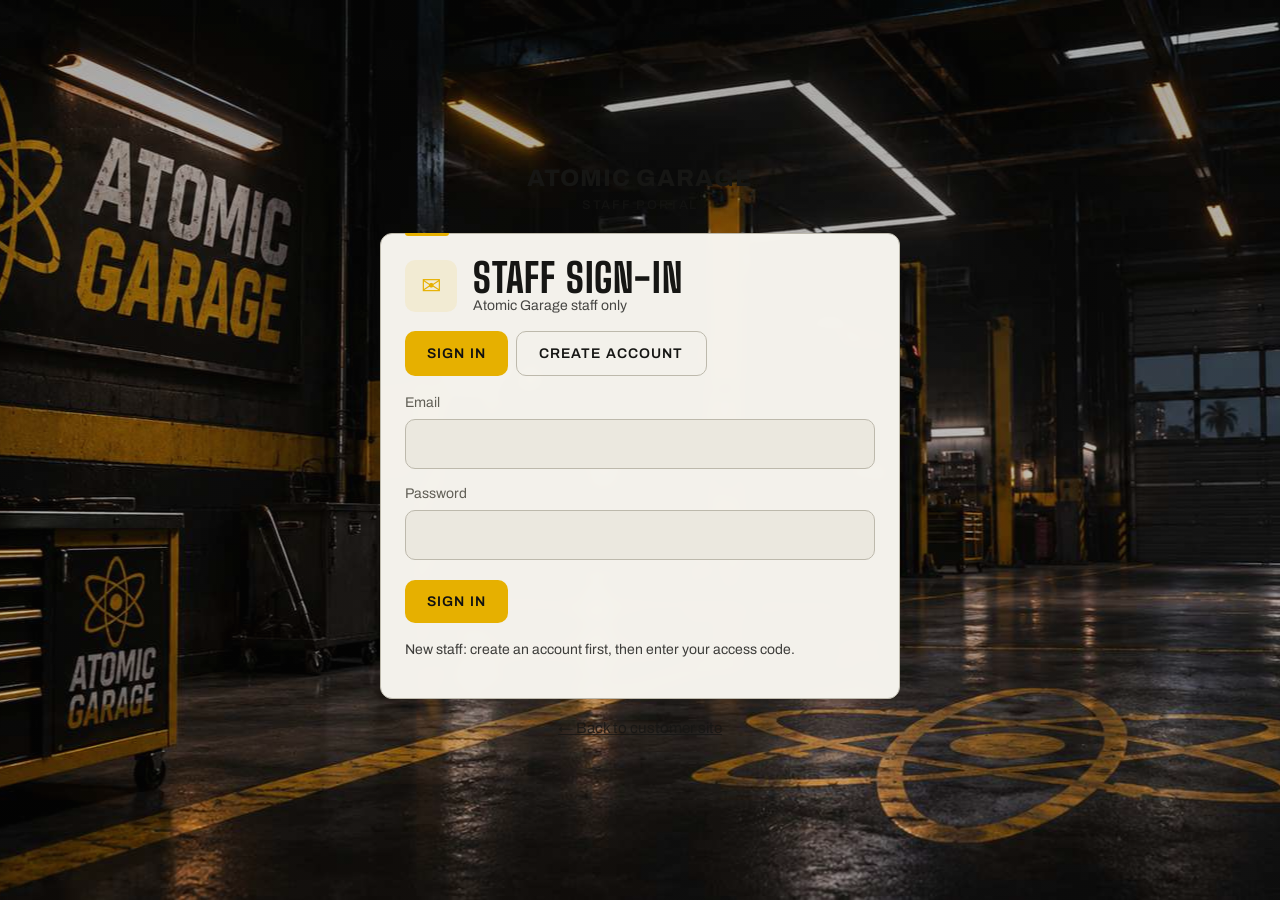
==== commit b47c26ef: "Update index.html" ====
--- a/staff/index.html
+++ b/staff/index.html
@@ -140,10 +140,16 @@
 
 body::before{content:"";position:fixed;inset:0;z-index:-1;pointer-events:none;background:linear-gradient(rgba(12,12,11,.34),rgba(12,12,11,.20)),url([data-uri]);background-size:cover,cover;background-position:center,center;background-repeat:no-repeat,no-repeat}
 nav{background:var(--pa);-webkit-backdrop-filter:none;backdrop-filter:none}
-.card,.clock,.who{background:var(--pa)}
+.card,.clock,.who{background:var(--pa);-webkit-backdrop-filter:blur(6px);backdrop-filter:blur(6px)}
 .hero{background:repeating-linear-gradient(135deg,transparent 0 22px,rgba(255,196,0,.06) 22px 44px),var(--pa)}
-:root{--pa:rgba(20,20,20,.88)}
-@media(prefers-color-scheme:light){:root:not([data-theme="dark"]){--pa:rgba(247,245,239,.9)}}
+:root{--pa:rgba(20,20,20,.97)}
+@media(prefers-color-scheme:light){:root:not([data-theme="dark"]){--pa:rgba(247,245,239,.985)}}
+/* Phase 0: readability - solid inner panels, stronger text contrast, tighter spacing on small screens */
+.lead,.leg,.row,.stat{background:var(--pa)}
+.hero p,.card small,.note{color:var(--ink);opacity:.82}
+.card .sec small{opacity:.78}
+.row small{opacity:.8}
+@media(max-width:560px){.g{gap:12px}.hero h1{font-size:44px}.card .sp{margin-top:12px}}
 
 /* Bookings section */
 :root{--bad:#ff7a6b;--warn:#ffb020}
@@ -554,12 +560,21 @@
 var D={name:"New Mechanic",rank:"Mechanic",dos:"",phone:"",addr:"",photo:"",hours:0,life:0,shifts:0,start:null,
 crew:[],
 legends:[],news:[],log:[]};
-var S={};try{S=JSON.parse(localStorage.getItem("ag2")||"{}")}catch(e){}S=Object.assign({},D,S);var demo=function(x){return!/^Demo Mechanic/.test(x[0])};S.crew=S.crew.filter(demo);S.legends=S.legends.filter(demo);
+var S={};try{S=JSON.parse(localStorage.getItem("ag2")||"{}")}catch(e){}S=Object.assign({},D,S);(function(){try{var ss=JSON.parse(localStorage.getItem("ag_sb_session")||"null"),uid=ss&&ss.user&&ss.user.id;if(uid){if(S.uid&&S.uid!==uid){S.name=D.name;S.rank=D.rank;S.dos="";S.phone="";S.addr="";S.photo="";S.meName=null}S.uid=uid;localStorage.setItem("ag2",JSON.stringify(S))}}catch(e){}})();var demo=function(x){return!/^Demo Mechanic/.test(x[0])};S.crew=S.crew.filter(demo);S.legends=S.legends.filter(demo);
 function save(){try{localStorage.setItem("ag2",JSON.stringify(S))}catch(e){}}
 var $=function(s){return document.querySelector(s)};
 function esc(s){return String(s).replace(/[&<>"]/g,function(c){return{"&":"&amp;","<":"&lt;",">":"&gt;",'"':"&quot;"}[c]})}
 function ini(n){return n.split(/\s+/).map(function(w){return w[0]||""}).join("").slice(0,2).toUpperCase()}
 function p2(n){return String(n).padStart(2,"0")}
+/* Real signed-in identity (Supabase profile) overrides any old local values; photo is kept in memory only because signed URLs expire */
+var AGID={photo:"",joined:"",real:false};
+function hasSess(){try{return!!JSON.parse(localStorage.getItem("ag_sb_session")||"null")}catch(e){return false}}
+function pend(){return hasSess()&&!AGID.real}
+function phot(){return AGID.photo||(AGID.real?"":S.photo)||""}
+function applyIdentity(p,url){if(!p)return;var ch=false;if(p.display_name&&S.name!==p.display_name){S.name=p.display_name;ch=true}var rk=p.rank_display||null;if(rk&&S.rank!==rk){S.rank=rk;ch=true}
+  /* redraw only when something visible changed, and only on pages that show the local identity (a redraw on My Profile would reload it and loop) */
+  var pu=url||"",pj=p.join_date||"";if(!AGID.real||AGID.photo!==pu||AGID.joined!==pj)ch=true;
+  AGID.real=true;AGID.photo=pu;AGID.joined=pj;if(ch){try{save()}catch(e){}try{ensureSelf()}catch(e){}var v=(location.hash||"#home").slice(1).split("/")[0];if(v==="home"||v==="dashboard"||v==="id"||v==="")try{route()}catch(e){}}}
 function fmt(ms){var s=Math.floor(ms/1000);return p2(Math.floor(s/3600))+":"+p2(Math.floor(s/60)%60)+":"+p2(s%60)}
 function utc(t){return new Date(t).toISOString().slice(11,19)}
 function sorted(a){return a.slice().sort(function(x,y){return y[2]-x[2]})}
@@ -576,7 +591,7 @@
 +'<div class="card sp'+(L.length?"":" cmp")+'">'+sec("\u2656","All-time legends","Best monthly records")+'<div class="g g3">'+(L.length?"":'<div class="empty" style="grid-column:1/-1">No records yet. Use End month and save records on the dashboard.</div>')+L.map(function(x,i){return'<div class="leg t'+(i+1)+'"><span class="pill">'+["♛","★","✦"][i]+' #'+(i+1)+'</span><div class="av sp">'+ini(x[0])+'</div><h3>'+esc(x[0])+'</h3><small style="color:var(--mute)">'+esc(x[1])+'</small><div class="num">'+x[2].toFixed(1)+' h</div></div>'}).join("")+'</div></div>'
 },
 dashboard:function(){var on=!!S.start;
-return'<div class="g g2"><div><div class="card" style="display:flex;gap:28px;align-items:center;flex-wrap:wrap"><div class="av" style="width:150px;height:150px;font-size:56px;border-radius:32px'+(S.photo&&/^https:/.test(S.photo)?";background-image:url('"+encodeURI(S.photo)+"')":"")+'">'+(S.photo?"":ini(S.name))+'</div><div><small style="color:var(--acc);font-weight:600">Dossier '+esc(dos())+'</small><h1 class="hd" style="font-size:64px;margin:8px 0 14px">'+esc(S.name)+'</h1><span class="pill a">'+esc(S.rank)+'</span> <span class="pill'+(on?" ok":"")+'">'+(on?"Status: active":"Status: standby")+'</span></div></div>'
+return'<div class="g g2"><div><div class="card" style="display:flex;gap:28px;align-items:center;flex-wrap:wrap"><div class="av" style="width:150px;height:150px;font-size:56px;border-radius:32px'+(phot()&&/^https:/.test(phot())?";background-image:url('"+encodeURI(phot())+"')":"")+'">'+(phot()?"":(pend()?"":ini(S.name)))+'</div><div><small style="color:var(--acc);font-weight:600">'+(pend()?'Loading your profile\u2026':AGID.real?(AGID.joined?'Member since '+esc(String(AGID.joined).slice(0,10)):'Atomic Garage staff'):'Dossier '+esc(dos()))+'</small><h1 class="hd" style="font-size:64px;margin:8px 0 14px">'+(pend()?"&nbsp;":esc(S.name))+'</h1><span class="pill a">'+(pend()?"&hellip;":esc(S.rank))+'</span> <span class="pill'+(on?" ok":"")+'">'+(on?"Status: active":"Status: standby")+'</span></div></div>'
 +'<div class="g g3 sp"><div class="card stat"><h3>Lifetime output</h3><div class="big">'+S.life.toFixed(1)+'</div></div><div class="card stat"><h3>Monthly yield</h3><div class="big" style="color:var(--acc)">'+S.hours.toFixed(1)+'</div></div><div class="card stat"><h3>Shifts logged</h3><div class="big">'+S.shifts+'</div></div></div>'
 +'<div class="card sp"><div class="sec"><div class="ico">+</div><div><h2>Add or update crew</h2><small>Add or update a mechanic\u2019s monthly hours</small></div></div><div class="g g3"><div><label for="cn">Name</label><input id="cn"></div><div><label for="cr">Rank</label><input id="cr" value="Mechanic"></div><div><label for="ch">Hours</label><input id="ch" type="number" min="0" step="0.1"></div></div><div class="sp"><button data-a="addc">Save member</button> <button class="alt" data-a="rst">End month and save records</button></div></div></div>'
 +'<div><div class="card ctr'+(on?" on":"")+'"><div class="pw'+(on?" on":"")+'" data-a="sess" role="button" tabindex="0" aria-label="Toggle shift">\u23FB</div><div style="margin-bottom:16px;color:'+(on?"var(--ok)":"var(--mute)")+';font-weight:600">'+(on?"System active":"System standby")+'</div><button data-a="sess">'+(on?"End session":"Start session")+'</button></div>'
@@ -585,7 +600,6 @@
 +'<div class="card sp"><h3 class="hd" style="font-size:26px">Order</h3><div class="num" id="pt" style="margin:10px 0">$0</div><textarea id="po" readonly aria-label="Order text"></textarea><div class="sp"><button class="alt" data-a="clr">Clear order</button></div></div>'},
 handbook:function(){var t=[["Clock in","Start a session before you touch a vehicle and end it when you leave."],["Pricing","Replace this with your labour and parts price list."],["Conduct","Be polite to customers. No free work for friends without approval."],["Ranks","Trainee, Mechanic, Senior Mechanic, Head Mechanic, Manager, Owner."],["Tow and recovery","Add your rules for tow calls and response times."],["Disciplinary","Add your warning and strike process here."]];
 return'<div class="card">'+sec("\u2263","Handbook","Station rules and procedures")+'<div class="g gf">'+t.map(function(x){return'<div class="lead"><h3 style="font-size:28px">'+x[0]+'</h3><p style="color:var(--mute);margin:12px 0 0">'+x[1]+'</p></div>'}).join("")+'</div></div>'},
-loa:function(){return'<div class="g gf"><div class="card">'+sec("\u2708","Leave of absence","Tell the managers when you are away")+'<label for="lf">From</label><input id="lf" type="date"><label for="lt">Until</label><input id="lt" type="date"><label for="lr">Reason</label><input id="lr"></div><div class="card"><h3 class="hd" style="font-size:26px;margin-bottom:12px">Message to send</h3><textarea id="lo" readonly aria-label="Message"></textarea></div></div>'},
 id:function(){function f(k,l){return'<label for="f'+k+'">'+l+'</label><input id="f'+k+'" data-k="'+k+'" value="'+esc(S[k])+'">'}
 return'<div class="g gf"><div class="card">'+sec("\u25A3","Personnel ID","Official garage credentials")+f("name","Full name")+f("dos","Dossier number")+f("phone","Phone number")+f("addr","Residential address")+f("rank","Rank")+f("photo","Photo URL (https)")+'</div><div><div class="id" id="card"></div></div></div>'}};
 var h0=V.home;V.home=function(){return h0()+news()};
@@ -603,13 +617,12 @@
 +'<div class="card sp">'+sec("\u2630","Roster management","Clock mechanics in or out, edit hours or remove members")+'<div class="tw"><table><tr><th>Mechanic</th><th>Rank</th><th>Hours</th><th>Status</th><th>Actions</th></tr>'+rows+'</table></div></div>'
 +'<div class="g gf sp"><div class="card">'+sec("\u25f7","Session history","Latest 10 completed shifts")+(hist?'<div class="tw"><table><tr><th>Date</th><th>Mechanic</th><th>Times (UTC)</th><th>Length</th></tr>'+hist+'</table></div>':'<div class="empty">No completed sessions yet. End a shift and it will be logged here.</div>')+'</div>'
 +'<div class="card">'+sec("\u2263","Monthly report","Copy and post to your forum")+'<textarea readonly rows="8" aria-label="Monthly report">'+esc(rep)+'</textarea></div></div>'}
-function idc(){var e=$("#card");if(!e)return;var ph=S.photo&&/^https:/.test(S.photo);
-e.innerHTML='<header><span>ATOMIC GARAGE</span><span>Personnel ID</span></header><div class="b"><div class="av"'+(ph?' style="background-image:url(\''+encodeURI(S.photo)+'\')"':"")+'>'+(ph?"":ini(S.name))+'</div><div><h2>'+esc(S.name)+'</h2><p>Rank <b>'+esc(S.rank)+'</b></p><p>Dossier <b>'+esc(dos())+'</b></p><p>Phone <b>'+esc(S.phone||"\u2014")+'</b></p><p>Address <b>'+esc(S.addr||"\u2014")+'</b></p></div></div>'}
+function idc(){var e=$("#card");if(!e)return;var ph=phot()&&/^https:/.test(phot());
+e.innerHTML='<header><span>ATOMIC GARAGE</span><span>Personnel ID</span></header><div class="b"><div class="av"'+(ph?' style="background-image:url(\''+encodeURI(phot())+'\')"':"")+'>'+(ph?"":ini(S.name))+'</div><div><h2>'+esc(S.name)+'</h2><p>Rank <b>'+esc(S.rank)+'</b></p><p>Dossier <b>'+esc(dos())+'</b></p><p>Phone <b>'+esc(S.phone||"\u2014")+'</b></p><p>Address <b>'+esc(S.addr||"\u2014")+'</b></p></div></div>'}
 function grid(){var g=$("#pg");if(!g)return;var q=$("#q").value.toLowerCase(),c=$("#cat").value;
 g.innerHTML=PARTS.map(function(p,i){return(!c||p[1]==c)&&(p[0]+p[2]).toLowerCase().indexOf(q)>-1?'<div class="card prod"><span class="pill" style="align-self:flex-end">'+p[1]+'</span><div class="im">'+p[0][0]+'</div><h3>'+p[0]+'</h3><p>'+p[2]+'</p><div class="ft"><span class="num">$'+p[3].toLocaleString()+'</span><button data-a="addp" data-i="'+i+'">Add</button></div></div>':""}).join("")||'<p class="note">No parts match your search. Clear the search or pick All items.</p>'}
 function upc(){var t=0,l=[];for(var i in cart){var q=cart[i],p=PARTS[i];t+=q*p[3];l.push(q+"x "+p[0])}
 $("#pt").textContent="$"+t.toLocaleString();$("#po").value=l.length?"Order: "+l.join(", ")+". Total $"+t.toLocaleString():""}
-function loa(){var f=$("#lf").value,t=$("#lt").value,r=$("#lr").value;$("#lo").value=f&&t?"LOA request from "+S.name+": "+f+" to "+t+(r?". Reason: "+r:"")+".":"Pick a start and end date."}
 function me(){if(window.AGTB)window.AGTB.draw(true)}
 var act={
 sess:function(){if(S.start){var h=(Date.now()-S.start)/36e5;S.hours+=h;S.life+=h;S.shifts++;S.log.push({n:S.name,s:S.start,e:Date.now()});if(S.log.length>200)S.log.shift();S.start=null;toast("Shift ended")}else{S.start=Date.now();toast("Shift started at "+utc(S.start)+" UTC")}ensureSelf();save();route()},
@@ -621,12 +634,12 @@
 rem:function(b){S.crew=S.crew.filter(function(x){return x[0]!=b.dataset.n});save();toast("Removed "+b.dataset.n);route()}};
 document.addEventListener("click",function(e){var b=e.target.closest("[data-a]");if(b)act[b.dataset.a](b)});
 document.addEventListener("keydown",function(e){if(e.key=="Enter"&&e.target.id=="nt"){act.post();return}if((e.key=="Enter"||e.key==" ")&&e.target.dataset.a){e.preventDefault();act[e.target.dataset.a](e.target)}});
-document.addEventListener("input",function(e){var t=e.target;if(t.dataset.k){S[t.dataset.k]=t.value;save();idc();me()}if(t.id=="q"||t.id=="cat")grid();if(/^l[ftr]$/.test(t.id))loa()});
+document.addEventListener("input",function(e){var t=e.target;if(t.dataset.k){S[t.dataset.k]=t.value;save();idc();me()}if(t.id=="q"||t.id=="cat")grid();});
 var tick;
 function route(){ensureSelf();var v=(location.hash||"#home").slice(1).split("/")[0];
   if(window.AGR){var al=window.AGR(location.hash);if(al&&al!==location.hash){location.replace(al);return}}if(!V[v])v="home";
 document.querySelectorAll("nav a").forEach(function(a){a.classList.toggle("on",a.dataset.v==v)});if(window.AGNAV)window.AGNAV(v);
-$("#v").innerHTML=V[v]();me();idc();grid();if($("#pt"))upc();if($("#lo"))loa()}
+$("#v").innerHTML=V[v]();me();idc();grid();if($("#pt"))upc();}
 function clk(){$("#ck").textContent=utc(Date.now())+" UTC";document.querySelectorAll(".dur").forEach(function(d){d.textContent=fmt(Date.now()-d.dataset.s)});var r=$("#rt");if(r&&S.start)r.textContent=fmt(Date.now()-S.start)}
 var nt;function nav(){clearTimeout(nt);window.scrollTo(0,0);$("#v").innerHTML='<div class="sk" style="height:240px"></div><div class="sk sp" style="height:160px"></div>';nt=setTimeout(route,200)}window.addEventListener("storage",function(e){if(e.key!="ag2"||!e.newValue)return;try{S=Object.assign({},D,JSON.parse(e.newValue));route()}catch(_){}});window.addEventListener("hashchange",nav);route();clk();setInterval(clk,1000);
 </script>
@@ -728,6 +741,7 @@
   '<div class="sp"><button data-bk="part-save" data-id="'+(p.id||"")+'">'+(p.id?"Save":"Add part")+'</button>'+
   (p.id?' <button class="alt" data-bk="part-del" data-id="'+esc(p.id)+'">Remove</button>':"")+'</div></div>'}
 function partsHtml(){
+  if(window.AGINV&&window.AGINV.managerHtml)return window.AGINV.managerHtml();
   if(ST.partsMissing)return'<div class="card sp"><p class="note">Parts are not set up yet. Run supabase/003_parts.sql in the Supabase SQL Editor, then reload.</p></div>';
   var h=partRow({})+(ST.parts||[]).map(partRow).join("")+'<div class="card sp"><h3 class="hd bk-h3">Part orders</h3>';
   var o=ST.porders||[];
@@ -816,7 +830,9 @@
   var req='<section class="bk-sec"><h3 class="hd bk-h3">Request &amp; schedule</h3><dl class="bk-dl2">'+row("Service",SVC[b.service_type]||b.service_type)+row("Submitted",ftz(b.created_at))+row("Requested time",ftz(b.preferred_at))+row("Proposed time",b.proposed_at?ftz(b.proposed_at):"")+row("Approved appointment",appr)+row("New time (awaiting customer)",b.reschedule_proposed_at?ftz(b.reschedule_proposed_at):"")+row("Length",(b.duration_minutes||20)+" minutes")+row("Time zone",ST.tz||"UTC")+'</dl>'+
    (b.description?'<div class="bk-wr"><b>Work requested</b><p>'+esc(b.description)+'</p></div>':"")+(b.customer_message?'<div class="bk-wr"><b>Message shown to customer</b><p>'+esc(b.customer_message)+'</p></div>':"")+'</section>';
   var tl='<section class="bk-sec"><h3 class="hd bk-h3">Activity history</h3>'+(ev?'<ol class="bk-tl">'+ev.map(function(e){return'<li class="'+(e.internal?"int":"")+'"><b>'+esc(EVT[e.action]||e.action)+'</b>'+(e.internal?' <span class="pill">Staff only</span>':"")+'<small>'+esc(ftz(e.at))+(e.actor_name?" \u00b7 "+esc(e.actor_name):"")+'</small>'+(e.message?'<span>'+esc(e.message)+'</span>':"")+'</li>'}).join("")+'</ol>':'<div class="sk" style="height:80px"></div>')+'</section>';
-  return'<div class="bk-detail bk-d2">'+head+cust+req+actionsHtml(b)+noteHtml(b)+tl+cancelHtml(b)+'</div>'}
+  var ivt=window.AGINVC?window.AGINVC.tabsHtml(b):"";
+  if(ivt&&ST.dtab==="invoices")return'<div class="bk-detail bk-d2">'+head+ivt+window.AGINVC.bookingHtml(b)+'</div>';
+  return'<div class="bk-detail bk-d2">'+head+ivt+cust+req+actionsHtml(b)+noteHtml(b)+tl+cancelHtml(b)+'</div>'}
 function arm(key,label,extra){var on=ST.armed===key;return'<button type="button" class="alt sm'+(on?" bk-danger":"")+'" data-bk="'+(on?"act":"arm")+'" data-act="'+key.split(":")[0]+'"'+(extra||"")+' data-key="'+esc(key)+'">'+(on?"Click again to confirm":label)+'</button>'}
 function actionsHtml(b){var mgr=isMgr(),s=b.status,closed=CLOSED.indexOf(s)>=0,h="";
   if(closed)return'<section class="bk-sec"><p class="note">This booking is closed.</p></section>';
@@ -827,7 +843,7 @@
       '<h4 class="bk-h4">'+(s==="approved"?"Reschedule":"Pick a time")+'</h4>'+(window.AGSCHED?window.AGSCHED.schedulerHtml(b):"")+
       '<p class="note">Nothing is confirmed to the customer until you approve. Changes to an approved appointment are sent to the customer to confirm.</p></section>'}
   if(mgr)h+='<section class="bk-sec"><h3 class="hd bk-h3">Assigned mechanic</h3><div class="bk-inline"><select id="bk-mech" aria-label="Mechanic"><option value="">Unassigned</option>'+
-      ST.staff.filter(function(x){return x.active&&x.role!=="hr"}).map(function(x){return'<option value="'+esc(x.user_id)+'"'+(x.user_id===b.assigned_to?" selected":"")+'>'+esc(x.display_name)+' ('+esc(x.role)+')</option>'}).join("")+
+      ST.staff.filter(function(x){return x.active&&x.role!=="hr"}).map(function(x){return'<option value="'+esc(x.user_id)+'"'+(x.user_id===b.assigned_to?" selected":"")+'>'+esc(x.display_name)+' ('+esc(x.role)+')'+(window.AGLEAVE?esc(window.AGLEAVE.tag(x.user_id,b)):"")+'</option>'}).join("")+
       '</select><button class="alt" data-bk="act" data-act="assign">Save assignment</button></div></section>';
   else if(b.assigned_to)h+='<section class="bk-sec"><h3 class="hd bk-h3">Assigned mechanic</h3><p>'+esc(nameOf(b.assigned_to))+'</p></section>';
   if(s==="approved"||s==="in_progress"){h+='<section class="bk-sec bk-next"><h3 class="hd bk-h3">Work</h3><div class="bk-btns"><a class="btn" href="#jobs/'+esc(b.id)+'">Open job</a>'+
@@ -1499,7 +1515,7 @@
 function load(){
  var p=[X.loadList(),X.api("jobs?select=id,booking_id,status,work_summary,review_note,started_at,submitted_at,closed_at,updated_at&order=updated_at.desc&limit=500").then(function(r){JB.jmap={};(r||[]).forEach(function(j){JB.jmap[j.booking_id]=j})})];
  if(X.isMgr())p.push(X.loadStaff());
- if(!JB.parts)p.push(X.api("parts?select=id,name,price&active=eq.true&order=sort.asc,name.asc").then(function(r){JB.parts=r||[]}).catch(function(e){if(e&&e.message==="auth")throw e;JB.parts=[]}));
+ if(!JB.parts)p.push(X.api("parts?select=id,name,price,track_stock,stock_qty,low_stock_level,category&active=eq.true&order=sort.asc,name.asc").then(function(r){JB.parts=r||[]}).catch(function(e){if(e&&e.message==="auth")throw e;JB.parts=[]}));
  return Promise.all(p).then(function(){JB.loaded=true})}
 function loadDetail(id){return X.rpc("job_detail",{p_booking:id}).then(function(r){
  if(r&&r.ok===false)throw new Error(r.message||"Could not load this job.");
@@ -1509,7 +1525,7 @@
 function act(id,action,p,okMsg,after){
  if(JB.busy)return;JB.busy=true;JB.err="";render();
  X.rpc("job_action",{p_booking:id,p_action:action,p:p||{}}).then(function(r){
-  if(r&&r.ok===false)throw new Error(r.message||"That change was not allowed.");
+  if(r&&r.ok===false){var em=r.message||"That change was not allowed.";if(r.shortages&&r.shortages.length)em+=" Short: "+r.shortages.map(function(x){return x.name+" (needs "+x.needed+", "+x.on_hand+" in stock)"}).join("; ")+".";throw new Error(em)}
   if(okMsg)X.say(okMsg);if(after)after();return reload()
  }).catch(fail).then(function(){JB.busy=false;render()})}
 
@@ -1557,10 +1573,10 @@
  var e=(D.entries||[]).slice().reverse();
  return box("Work log",h+(e.length?e.map(function(x){return'<div class="jb-ent"><p><span class="jb-tag'+(x.kind==="note"?' note':'')+'">'+(x.kind==="work"?"Work performed":"Note")+'</span>'+esc(x.body)+'</p><small>'+esc(x.author_name)+' · '+esc(X.ft(x.created_at))+'</small></div>'}).join(""):'<p class="note">Nothing logged yet.</p>'),e.length+"")}
 function partsBox(D,ed){
- var cat=(JB.parts||[]).map(function(p){return'<option value="'+esc(p.id)+'"'+(JB.f["jb-f-part"]===p.id?" selected":"")+'>'+esc(p.name)+' \u2013 '+money(p.price)+'</option>'}).join("");
+ var cat=(JB.parts||[]).map(function(p){return'<option value="'+esc(p.id)+'"'+(JB.f["jb-f-part"]===p.id?" selected":"")+'>'+esc(p.name)+' \u2013 '+money(p.price)+(p.track_stock?(p.stock_qty<=0?' \u2013 OUT OF STOCK':' \u2013 '+p.stock_qty+' in stock'):'')+'</option>'}).join("");
  var add=ed?'<div class="jb-form"><label for="jb-f-part">Add a part from the catalogue</label><div class="jb-row"><select id="jb-f-part"><option value="">Choose a part\u2026</option>'+cat+'</select><input id="jb-f-pq" type="number" min="1" max="999" value="'+esc(JB.f["jb-f-pq"]||"1")+'" aria-label="Quantity" style="max-width:100px"><button data-jb="part"'+dis()+'>Add part</button></div>'+
   '<details class="sp"><summary>Part not in the catalogue</summary><div class="jb-row sp"><input id="jb-f-cn" maxlength="80" placeholder="Part name" value="'+fv("jb-f-cn")+'" aria-label="Part name"><input id="jb-f-cp" type="number" min="0" step="0.01" placeholder="Unit price" value="'+fv("jb-f-cp")+'" aria-label="Unit price" style="max-width:130px"><input id="jb-f-cq" type="number" min="1" max="999" value="'+esc(JB.f["jb-f-cq"]||"1")+'" aria-label="Quantity" style="max-width:90px"><button class="alt" data-jb="part-custom"'+dis()+'>Add</button></div><p class="note">Management reviews typed-in parts before the job is closed.</p></details></div>':'';
- var rows=(D.parts||[]).length?'<div class="tw sp"><table><tr><th>Part</th><th>Qty</th><th>Unit</th><th>Line</th><th>Added by</th>'+(ed?'<th></th>':'')+'</tr>'+D.parts.map(function(p){return'<tr><td>'+esc(p.name)+(p.custom?' <span class="pill">Typed in</span>':'')+'</td><td>'+p.quantity+'</td><td>'+money(p.unit_price)+'</td><td>'+money(p.unit_price*p.quantity)+'</td><td>'+esc(p.added_by_name)+'</td>'+(ed?'<td><button class="alt sm" data-jb="part-del" data-id="'+p.id+'"'+dis()+'>Remove</button></td>':'')+'</tr>'}).join("")+'</table></div><div class="jb-tot"><span>Parts total</span><b>'+money(partsSum(D))+'</b></div>':'<p class="note">No parts recorded.</p>';
+ var rows=(D.parts||[]).length?'<div class="tw sp"><table><tr><th>Part</th><th>Qty</th><th>Unit</th><th>Line</th><th>Added by</th>'+(ed?'<th></th>':'')+'</tr>'+D.parts.map(function(p){return'<tr><td>'+esc(p.name)+(p.custom?' <span class="pill">Typed in</span>':'')+(p.stock_deducted_at?' <span class="pill ok" title="Removed from inventory when the job was approved">Stock deducted</span>':(p.track_stock?' <span class="pill" title="Stock is deducted when management approves the job">Stock tracked</span>':''))+'</td><td>'+p.quantity+'</td><td>'+money(p.unit_price)+'</td><td>'+money(p.unit_price*p.quantity)+'</td><td>'+esc(p.added_by_name)+'</td>'+(ed?'<td><button class="alt sm" data-jb="part-del" data-id="'+p.id+'"'+dis()+'>Remove</button></td>':'')+'</tr>'}).join("")+'</table></div><div class="jb-tot"><span>Parts total</span><b>'+money(partsSum(D))+'</b></div>':'<p class="note">No parts recorded.</p>';
  return box("Parts used",add+rows,(D.parts||[]).length+"")}
 function labourBox(D,ed){
  var add=ed?'<div class="jb-form"><label for="jb-f-lm">Add time not captured by the timer</label><div class="jb-row"><input id="jb-f-lm" type="number" min="1" max="1440" placeholder="Minutes" value="'+fv("jb-f-lm")+'" aria-label="Minutes" style="max-width:120px"><input id="jb-f-ld" maxlength="300" placeholder="What was the time spent on?" value="'+fv("jb-f-ld")+'" aria-label="Description"><button class="alt" data-jb="lab-add"'+dis()+'>Add time</button></div></div>':'';
@@ -1677,10 +1693,11 @@
 /* ================= navigation: Operations menu, aliases ================= */
 var ALIAS={"operations/bookings":"#bookings","operations/jobs":"#jobs","operations/applications":"#recruitment","operations/manager":"#manager","bookings/team":"#manager/staff","bookings/parts":"#manager/parts","bookings/apps":"#recruitment","manager/applications":"#recruitment","manager/profiles":"#manager/attendance"};
 window.AGR=function(h){var k=(h||"").replace(/^#/,"");return ALIAS[k]||null};
-var OPSET=["operations","bookings","jobs","recruitment","manager"];
+var OPSET=["operations","bookings","jobs","invoices","recruitment","manager"];
 window.AGNAV=function(v){var a=q("#ag-ops");if(a)a.classList.toggle("on",OPSET.indexOf(v)>-1);var p=q('nav a[data-v="profile"]');if(p)p.hidden=!active()};
 function menuItems(){var it=[["#operations","Operations overview","Everything in one place"],["#bookings","Bookings","Requests, scheduling, assignments"]];
  if(role()==="manager"||role()==="mechanic")it.push(["#jobs","Jobs",isM()?"Dispatch and review work":"Your assigned work"]);
+ if(isM())it.push(["#invoices","Invoices","Bill jobs, track payments"]);
  if(isRec())it.push(["#recruitment","Applications","Applicants, decisions, interviews"]);
  if(isM())it.push(["#manager","Manager Access","Staff, attendance, parts, settings"]);return it}
 function closeMenu(refocus){var m=q("#ag-menu"),a=q("#ag-ops");if(m)m.hidden=true;if(a){a.setAttribute("aria-expanded","false");if(refocus)a.focus()}}
@@ -1708,6 +1725,7 @@
    isM()?'<b>'+c.needs+'</b> need a decision \u00b7 <b>'+c.unassigned+'</b> to assign':role()==="mechanic"?'<b>'+c.mine+'</b> assigned to you':'',"#bookings","Open Bookings");
  if(role()==="manager"||role()==="mechanic")h+=card("\u2699","Jobs",isM()?"Dispatch approved work, review submitted jobs and close them.":"Start, pause and submit the work assigned to you.",
    '<b>'+c.active+'</b> in progress \u00b7 <b>'+c.review+'</b> awaiting review',"#jobs","Open Jobs");
+ if(isM())h+=card("\u25A4","Invoices","Invoice completed jobs, record payments and see what is outstanding.","","#invoices","Open Invoices");
  if(isRec())h+=card("\u2605","Applications","Recruitment applications, decisions and interview scheduling.","","#recruitment","Open Applications");
  if(isM())h+=card("\u2692","Manager Access","Staff and permissions, attendance, profiles, parts and site settings.",'<b>'+c.onShift+'</b> on shift now \u00b7 <b>'+c.pendingImports+'</b> imports to review',"#manager","Open Manager Access");
  el.innerHTML=h+'</div></div>'}
@@ -1908,7 +1926,7 @@
 function loadProfile(){
   if(P.busy||!on()||Date.now()-P.tried<60000)return;P.busy=true;P.tried=Date.now();
   X.rpc("profile_get").then(function(r){if(!r||r.ok===false||!r.profile)throw new Error("profile");P.p=r.profile;return X.signedAvatar?X.signedAvatar(r.profile.avatar_path):null})
-   .then(function(u){P.url=u;P.at=Date.now();draw(true)}).catch(function(){}).then(function(){P.busy=false})}
+   .then(function(u){P.url=u;P.at=Date.now();try{window.applyIdentity&&window.applyIdentity(P.p,u)}catch(e){}draw(true)}).catch(function(){}).then(function(){P.busy=false})}
 function avatarHtml(){return P.url?'<img src="'+esc(P.url)+'" alt="" referrerpolicy="no-referrer">':esc(ini(nameOf()))}
 
 /* ---- notifications ---- */
@@ -1925,6 +1943,7 @@
   });
   if(X.isRec()&&X.CI&&X.CI.loaded)(X.CI.ivs||[]).forEach(function(i){
     if(i.status==="reschedule_requested"&&new Date(i.scheduled_at)>Date.now()){var a=X.CI.apps[i.application_id]||{};out.push({t:i.requested_alt_at||i.scheduled_at,title:"Applicant asked for another interview time",text:(a.character_name||"Applicant")+" · "+when(i.scheduled_at),cal:true})}});
+  if(window.AGLEAVE&&window.AGLEAVE.notifs)out=out.concat(window.AGLEAVE.notifs());
   out.sort(function(a,b){return String(b.t).localeCompare(String(a.t))});return out}
 
 var lastSig="";
@@ -1943,8 +1962,8 @@
   var img=pb.querySelector("img");if(img)img.onerror=function(){P.url=null;P.tried=0;draw(true)};
   if(!np.hidden)np.innerHTML='<div class="ag-ph"><b>Notifications</b>'+(unread?'<button type="button" class="alt sm" data-agtb="read">Mark all as read</button>':"")+'</div>'+
     (it.length?'<div class="ag-pl">'+it.slice(0,12).map(function(x){var inner='<i class="'+(String(x.t)>lr?"dot":"dot off")+'"></i><span><b>'+esc(x.title)+'</b><small>'+esc(x.text)+'</small><em>'+esc(ago(x.t))+'</em></span>';
-      return x.cal?'<a class="ag-pi" href="#calendar">'+inner+'</a>':'<button type="button" class="ag-pi" data-bk="cal-open" data-id="'+esc(x.b)+'">'+inner+'</button>'}).join("")+'</div>':'<p class="note" style="padding:14px;margin:0">You are all caught up.</p>')+
-    '<p class="ag-pf">Built from your current bookings and interviews. Read status is saved on this device.</p>';
+      return x.href?'<a class="ag-pi" href="'+esc(x.href)+'">'+inner+'</a>':x.cal?'<a class="ag-pi" href="#calendar">'+inner+'</a>':'<button type="button" class="ag-pi" data-bk="cal-open" data-id="'+esc(x.b)+'">'+inner+'</button>'}).join("")+'</div>':'<p class="note" style="padding:14px;margin:0">You are all caught up.</p>')+
+    '<p class="ag-pf">Built from your current bookings, interviews and leave requests. Read status is saved on this device.</p>';
   if(!um.hidden)um.innerHTML='<div class="ag-ph"><span><b>'+esc(nameOf())+'</b><small>'+esc(rankOf())+'</small></span></div><a role="menuitem" href="#profile">My Profile</a><button type="button" role="menuitem" class="ag-mi" data-bk="signout">Sign Out</button>'}
 
 /* ---- open / close (each menu closes the others) ---- */
@@ -1976,8 +1995,637 @@
 window.addEventListener("hashchange",function(){close()});
 window.addEventListener("resize",function(){if(window.innerWidth>1419)closeNav()});
 
-window.AGTB={draw:draw,setProfile:function(p,u){P.p=p;P.url=u||null;P.at=Date.now();draw(true)}};
+window.AGTB={draw:draw,setProfile:function(p,u){P.p=p;P.url=u||null;P.at=Date.now();try{window.applyIdentity&&window.applyIdentity(p,u)}catch(e){}draw(true)}};
 draw(true);setInterval(draw,1500);
 })();
 </script>
+<script>/*AGINV-START*/
+/* ===== Atomic Garage: Inventory (Parts store + manager stock control) =====
+   All rules (permissions, stock never below zero, one deduction per job part, audit) are enforced by the database.
+   This file only presents what the server allows. */
+(function(){
+"use strict";
+var X=window.AGX;if(!X)return;
+var esc=X.esc,ST=X.ST;
+var INV={q:"",cat:"all",flt:"all",edit:null,adj:null,hist:null,hdata:null,err:"",ok:"",busy:false,cart:{},f:{},sq:"",scat:"all"};
+function money(n){return"$"+Number(n||0).toLocaleString(undefined,{minimumFractionDigits:0,maximumFractionDigits:2})}
+function st(p){if(!p.track_stock)return"untracked";if(p.stock_qty<=0)return"out";if(p.stock_qty<=p.low_stock_level)return"low";return"in"}
+function badge(p,showQty){var s=st(p);
+  if(s==="untracked")return'<span class="pill">Not tracked</span>';
+  var t=s==="out"?"Out of stock":s==="low"?"Low stock":"In stock";
+  return'<span class="pill iv-'+s+'">'+t+(showQty?" · "+p.stock_qty:"")+'</span>'}
+function cats(list){var o={};(list||[]).forEach(function(p){if(p.category)o[p.category]=1});return Object.keys(o).sort()}
+function fv(k,d){return INV.f[k]!=null?INV.f[k]:(d==null?"":d)}
+function load(){return Promise.all([X.api("parts?select=*&order=sort.asc,created_at.asc"),X.isMgr()?X.api("part_orders?select=*&order=created_at.desc&limit=50"):Promise.resolve(ST.porders||[])])
+  .then(function(r){ST.parts=r[0]||[];ST.porders=r[1]||[];ST.partsMissing=false})}
+function redraw(){try{X.render()}catch(e){}}
+function msg(r,def){return(r&&r.message)||def||"That was not allowed."}
+function shortTxt(r){return r&&r.shortages&&r.shortages.length?" Short: "+r.shortages.map(function(x){return x.name+" (needs "+x.needed+", "+x.on_hand+" in stock)"}).join("; ")+".":""}
+
+/* ---------- staff Parts store (live catalogue, all staff) ---------- */
+function storeList(){
+  var q=INV.sq.toLowerCase(),L=(ST.parts||[]).filter(function(p){return p.active&&(INV.scat==="all"||p.category===INV.scat)&&(!q||(p.name+" "+(p.category||"")+" "+(p.sku||"")).toLowerCase().indexOf(q)>-1)});
+  if(!L.length)return'<div class="empty">No parts match.</div>';
+  return'<div class="tw"><table><tr><th>Part</th><th>Category</th><th>Price</th><th>Availability</th><th>Qty</th></tr>'+L.map(function(p){var s=st(p),n=INV.cart[p.id]||0;
+    return'<tr><td><b>'+esc(p.name)+'</b>'+(p.description?'<br><small>'+esc(p.description)+'</small>':"")+'</td><td>'+esc(p.category||"—")+'</td><td>'+money(p.price)+'</td><td>'+badge(p,true)+'</td><td>'+
+    (s==="out"?'<small>—</small>':'<input type="number" min="0" max="'+(p.track_stock?p.stock_qty:99)+'" value="'+n+'" data-iv-cart="'+esc(p.id)+'" aria-label="Quantity of '+esc(p.name)+'" style="width:84px">')+'</td></tr>'}).join("")+'</table></div>'}
+function cartText(){var t=0,l=[];(ST.parts||[]).forEach(function(p){var q=INV.cart[p.id];if(q>0){t+=q*p.price;l.push(q+"x "+p.name)}});return{t:t,txt:l.length?"Order: "+l.join(", ")+". Total "+money(t):""}}
+function storeMount(){var el=document.getElementById("inv-store");if(!el)return;
+  if(!X.hasSession()){el.innerHTML='<div class="card">'+X.sec("▦","Parts store","Sign in to see live stock")+'<p class="note">Sign in on the Bookings page with your staff account.</p><a class="btn" href="#bookings">Go to sign in</a></div>';return}
+  el.innerHTML='<div class="card"><div class="sk" style="height:200px"></div></div>';
+  var go=function(){load().then(storeDraw).catch(function(e){X.authErr(e);el.innerHTML='<div class="card"><p class="note">Could not load the parts catalogue.</p></div>'})};
+  var n=0,w=setInterval(function(){n++;if(ST.me!==undefined||n>60){clearInterval(w);go()}},200)}
+function storeDraw(){var el=document.getElementById("inv-store");if(!el)return;var c=cats(ST.parts.filter(function(p){return p.active}));
+  el.innerHTML='<div class="card">'+X.sec("▦","Parts store","Live catalogue and stock levels")+'<div class="tools"><input id="iv-sq" placeholder="Search parts" aria-label="Search parts" value="'+esc(INV.sq)+'"><select id="iv-scat" aria-label="Category"><option value="all">All categories</option>'+c.map(function(x){return'<option'+(x===INV.scat?" selected":"")+'>'+esc(x)+'</option>'}).join("")+'</select></div><div id="iv-slist" class="sp">'+storeList()+'</div></div>'+
+   '<div class="card sp"><h3 class="hd" style="font-size:26px">Order</h3><div class="num" id="iv-ct" style="margin:10px 0"></div><textarea id="iv-co" readonly aria-label="Order text"></textarea><div class="sp"><button class="alt" data-inv="cart-clear">Clear order</button></div></div>';
+  cartDraw()}
+function cartDraw(){var c=cartText(),a=document.getElementById("iv-ct"),b=document.getElementById("iv-co");if(a)a.textContent=money(c.t);if(b)b.value=c.txt}
+
+/* ---------- manager inventory ---------- */
+function filtered(){var q=INV.q.toLowerCase();return(ST.parts||[]).filter(function(p){
+  if(INV.cat!=="all"&&p.category!==INV.cat)return false;
+  if(q&&(p.name+" "+(p.category||"")+" "+(p.sku||"")).toLowerCase().indexOf(q)<0)return false;
+  var s=st(p);if(INV.flt==="low")return s==="low"||s==="out";if(INV.flt==="out")return s==="out";if(INV.flt==="untracked")return s==="untracked";if(INV.flt==="hidden")return!p.active;return true})}
+function tbl(){var L=filtered();if(!L.length)return'<div class="empty">No parts match these filters.</div>';
+  return'<div class="tw"><table><tr><th>Part</th><th>Category</th><th>Price</th><th>Stock</th><th>Alert at</th><th>Website</th><th></th></tr>'+L.map(function(p){
+    return'<tr><td><b>'+esc(p.name)+'</b>'+(p.sku?'<br><small>SKU '+esc(p.sku)+'</small>':"")+'</td><td>'+esc(p.category||"—")+'</td><td>'+money(p.price)+'</td><td>'+(p.track_stock?'<b>'+p.stock_qty+'</b> ':"")+badge(p)+'</td><td>'+(p.track_stock?p.low_stock_level:"—")+'</td><td>'+(p.active?"Visible":'<span class="pill">Hidden</span>')+'</td><td>'+
+    '<button class="alt sm" data-inv="edit" data-id="'+esc(p.id)+'">Edit</button> '+(p.track_stock?'<button class="alt sm" data-inv="adj" data-id="'+esc(p.id)+'">Adjust stock</button> ':"")+'<button class="alt sm" data-inv="hist" data-id="'+esc(p.id)+'">History</button></td></tr>'}).join("")+'</table></div>'}
+function summary(){var P=ST.parts||[],t=P.filter(function(p){return p.track_stock}),low=t.filter(function(p){return st(p)==="low"}),out=t.filter(function(p){return st(p)==="out"});
+  function chip(n,l,f,cls){return'<button type="button" class="alt iv-chip '+(cls||"")+(INV.flt===f?" on":"")+'" data-inv="flt" data-f="'+f+'"><b>'+n+'</b> '+l+'</button>'}
+  return'<div class="iv-chips">'+chip(P.length,"parts","all")+chip(t.length,"tracked","all")+chip(low.length,"low stock","low","iv-low")+chip(out.length,"out of stock","out","iv-out")+chip(P.length-t.length,"not tracked","untracked")+'</div>'}
+function editPanel(){var e=INV.edit;if(!e)return"";var p=e.id?(ST.parts||[]).filter(function(x){return x.id===e.id})[0]||{}:{},isNew=!e.id;
+  var C=cats(ST.parts);
+  function f(k,d){return fv("e_"+k,d)}
+  return'<div class="card sp iv-panel"><h3 class="hd bk-h3" style="margin-top:0">'+(isNew?"Add a part":"Edit "+esc(p.name))+'</h3>'+(INV.err?'<div class="jb-err" role="alert">'+esc(INV.err)+'</div>':"")+
+  '<div class="jb-row"><div><label for="iv-e-name">Name</label><input id="iv-e-name" data-ivf="e_name" maxlength="80" value="'+esc(f("name",p.name||""))+'"></div><div><label for="iv-e-cat">Category</label><input id="iv-e-cat" data-ivf="e_category" maxlength="40" list="iv-cats" value="'+esc(f("category",p.category||""))+'"><datalist id="iv-cats">'+C.map(function(c){return'<option value="'+esc(c)+'">'}).join("")+'</datalist></div></div>'+
+  '<div class="jb-row"><div><label for="iv-e-sku">SKU (optional, unique)</label><input id="iv-e-sku" data-ivf="e_sku" maxlength="40" value="'+esc(f("sku",p.sku||""))+'"></div><div><label for="iv-e-price">Price ($)</label><input id="iv-e-price" data-ivf="e_price" type="number" min="0" step="0.01" value="'+esc(f("price",p.price==null?"":p.price))+'"></div></div>'+
+  '<label><input type="checkbox" id="iv-e-track" data-ivf="e_track" '+(f("track",p.track_stock?"1":"")?"checked":"")+'> Track stock for this part</label>'+
+  (f("track",p.track_stock?"1":"")?'<div class="jb-row"><div><label for="iv-e-low">Low-stock alert at</label><input id="iv-e-low" data-ivf="e_low" type="number" min="0" value="'+esc(f("low",p.low_stock_level==null?0:p.low_stock_level))+'"></div>'+(isNew?'<div><label for="iv-e-open">Opening stock</label><input id="iv-e-open" data-ivf="e_open" type="number" min="0" value="'+esc(f("open","0"))+'"></div>':'<div><label>Current stock</label><div class="note" style="margin:10px 0">'+p.stock_qty+' – change it with Adjust stock so the reason is recorded.</div></div>')+'</div>':"")+
+  '<label for="iv-e-img">Image link (https://...)</label><input id="iv-e-img" data-ivf="e_img" maxlength="500" value="'+esc(f("img",p.image_url||""))+'">'+
+  '<label for="iv-e-desc">Description</label><textarea id="iv-e-desc" data-ivf="e_desc" maxlength="400" rows="2">'+esc(f("desc",p.description||""))+'</textarea>'+
+  '<div class="jb-row"><div><label for="iv-e-sort">Sort order (lower shows first)</label><input id="iv-e-sort" data-ivf="e_sort" type="number" value="'+esc(f("sort",p.sort||0))+'"></div></div>'+
+  '<label><input type="checkbox" id="iv-e-act" data-ivf="e_act" '+(f("act",p.active===false?"":"1")?"checked":"")+'> Visible on the public Parts page</label>'+
+  '<div class="sp bk-btns"><button data-inv="save"'+(INV.busy?" disabled":"")+'>'+(isNew?"Add part":"Save changes")+'</button><button class="alt" data-inv="cancel">Cancel</button>'+(!isNew?' <button class="alt" data-inv="del" data-id="'+esc(p.id)+'">Delete</button>':"")+'</div></div>'}
+function adjPanel(){var a=INV.adj;if(!a)return"";var p=(ST.parts||[]).filter(function(x){return x.id===a.id})[0];if(!p)return"";
+  return'<div class="card sp iv-panel"><h3 class="hd bk-h3" style="margin-top:0">Adjust stock – '+esc(p.name)+'</h3><p class="note">On hand now: <b>'+p.stock_qty+'</b>. Stock cannot go below zero, and every change is recorded with your name and reason.</p>'+(INV.err?'<div class="jb-err" role="alert">'+esc(INV.err)+'</div>':"")+
+  '<div class="jb-row"><div><label for="iv-a-mode">Action</label><select id="iv-a-mode" data-ivf="a_mode"><option value="receive"'+(fv("a_mode","receive")==="receive"?" selected":"")+'>Receive stock (add)</option><option value="remove"'+(fv("a_mode")==="remove"?" selected":"")+'>Remove stock (damaged, lost, used elsewhere)</option><option value="set"'+(fv("a_mode")==="set"?" selected":"")+'>Set counted total (stocktake)</option></select></div>'+
+  '<div><label for="iv-a-q">'+(fv("a_mode","receive")==="set"?"New total":"Quantity")+'</label><input id="iv-a-q" data-ivf="a_q" type="number" min="0" value="'+esc(fv("a_q",""))+'"></div></div>'+
+  '<label for="iv-a-r">Reason (required)</label><input id="iv-a-r" data-ivf="a_r" maxlength="200" placeholder="e.g. Supplier delivery, stocktake correction" value="'+esc(fv("a_r",""))+'">'+
+  '<div class="sp bk-btns"><button data-inv="adj-save"'+(INV.busy?" disabled":"")+'>Record adjustment</button><button class="alt" data-inv="cancel">Cancel</button></div></div>'}
+var KIND={opening:"Opening stock",receive:"Received",adjust:"Removed",stocktake:"Stocktake",job_use:"Used on job",order_use:"Parts order",order_restore:"Order restored"};
+function histPanel(){var h=INV.hist;if(!h)return"";var D=INV.hdata;
+  var title=h.id==="all"?"All stock movements":"History – "+esc(((ST.parts||[]).filter(function(x){return x.id===h.id})[0]||{}).name||"part");
+  var body=!D?'<div class="sk" style="height:120px"></div>':
+   (D.ledger.length?'<div class="tw"><table><tr><th>When</th>'+(h.id==="all"?'<th>Part</th>':"")+'<th>Type</th><th>Change</th><th>Stock</th><th>Reason</th><th>By</th></tr>'+D.ledger.map(function(l){return'<tr><td>'+esc(X.ft(l.created_at))+'</td>'+(h.id==="all"?'<td>'+esc(l.part_name)+'</td>':"")+'<td>'+esc(KIND[l.kind]||l.kind)+'</td><td><b style="color:'+(l.delta<0?'var(--bad,#ff6b6b)':'var(--ok)')+'">'+(l.delta>0?"+":"")+l.delta+'</b></td><td>'+l.qty_before+' → '+l.qty_after+'</td><td style="white-space:normal">'+esc(l.reason||"")+'</td><td>'+esc(l.actor_name)+'</td></tr>'}).join("")+'</table></div>':'<p class="note">No stock movements yet.</p>')+
+   (D.audit.length?'<h4 style="margin:18px 0 6px">Catalogue changes</h4><div class="tw"><table><tr><th>When</th><th>Part</th><th>Change</th><th>By</th></tr>'+D.audit.map(function(a){var d=a.detail||{},t=a.action==="price_changed"?"Price "+money(d.from)+" → "+money(d.to):a.action.replace(/_/g," ");if(a.action==="updated")t="Updated "+Object.keys(d).join(", ");return'<tr><td>'+esc(X.ft(a.at))+'</td><td>'+esc(a.part_name)+'</td><td style="white-space:normal">'+esc(t)+'</td><td>'+esc(a.actor_name)+'</td></tr>'}).join("")+'</table></div>':"");
+  return'<div class="card sp iv-panel"><div class="bk-btns" style="justify-content:space-between"><h3 class="hd bk-h3" style="margin:0">'+title+'</h3><button class="alt sm" data-inv="cancel">Close</button></div>'+body+'</div>'}
+function orders(){var o=ST.porders||[];
+  return'<div class="card sp"><h3 class="hd bk-h3">Part orders</h3><p class="note">Stock for tracked parts is taken off when an order is set to Ready (or Collected) and put back if it is moved back to New or Cancelled.</p>'+
+  (o.length?'<div class="tw"><table><tr><th>Ref</th><th>Customer</th><th>Items</th><th>Total</th><th>Status</th></tr>'+o.map(function(x){
+   return'<tr><td>'+esc(x.reference)+'</td><td>'+esc(x.character_name)+'<br><small>'+esc(x.contact)+'</small>'+(x.note?'<br><small>'+esc(x.note)+'</small>':"")+'</td><td>'+(x.items||[]).map(function(i){return esc(i.qty)+" × "+esc(i.name)}).join("<br>")+'</td><td>'+money(x.total)+'</td><td><div style="display:flex;gap:6px;flex-wrap:wrap;align-items:center;min-width:230px"><select id="iv-os-'+esc(x.id)+'" aria-label="Status for '+esc(x.reference)+'" style="width:auto">'+["new","ready","collected","cancelled"].map(function(s){return'<option'+(s===x.status?" selected":"")+'>'+s+'</option>'}).join("")+'</select> <button class="alt sm" data-inv="order-set" data-id="'+esc(x.id)+'">Update</button>'+(x.stock_deducted?' <span class="pill ok">Stock taken</span>':"")+'</div></td></tr>'}).join("")+'</table></div>':'<p class="note">No part orders yet.</p>')+'</div>'}
+function managerHtml(){
+  var C=cats(ST.parts);
+  return'<div class="card sp"><h3 class="hd bk-h3" style="margin-top:0">Inventory</h3>'+(INV.ok?'<div class="note" role="status" style="color:var(--ok)">'+esc(INV.ok)+'</div>':"")+(INV.err&&!INV.edit&&!INV.adj?'<div class="jb-err" role="alert">'+esc(INV.err)+'</div>':"")+summary()+
+  '<div class="tools sp"><input id="iv-q" placeholder="Search name, SKU or category" aria-label="Search parts" value="'+esc(INV.q)+'"><select id="iv-cat" aria-label="Category"><option value="all">All categories</option>'+C.map(function(c){return'<option'+(c===INV.cat?" selected":"")+'>'+esc(c)+'</option>'}).join("")+'</select><select id="iv-flt" aria-label="Filter"><option value="all">All parts</option><option value="low"'+(INV.flt==="low"?" selected":"")+'>Low or out of stock</option><option value="out"'+(INV.flt==="out"?" selected":"")+'>Out of stock</option><option value="untracked"'+(INV.flt==="untracked"?" selected":"")+'>Not tracked</option><option value="hidden"'+(INV.flt==="hidden"?" selected":"")+'>Hidden on website</option></select></div>'+
+  '<div class="bk-btns sp"><button data-inv="new">Add a part</button><button class="alt" data-inv="hist" data-id="all">All stock movements</button></div><div id="iv-tbl" class="sp">'+tbl()+'</div></div>'+editPanel()+adjPanel()+histPanel()+orders()}
+
+/* ---------- actions ---------- */
+function closePanels(){INV.edit=null;INV.adj=null;INV.hist=null;INV.hdata=null;INV.err="";INV.f={}}
+function busy(on){INV.busy=on;redraw()}
+function saveRefresh(r,ok){if(r&&r.ok){INV.ok=ok;closePanels();return load()}INV.err=msg(r)+shortTxt(r)}
+function onClick(e){var b=e.target.closest&&e.target.closest("[data-inv]");if(!b)return;var a=b.dataset.inv,id=b.dataset.id;
+  if(a==="cart-clear"){INV.cart={};storeDraw();return}
+  if(!X.isMgr())return;
+  INV.ok="";
+  if(a==="flt"){INV.flt=b.dataset.f;redraw()}
+  else if(a==="new"){closePanels();INV.edit={id:null};redraw()}
+  else if(a==="edit"){closePanels();INV.edit={id:id};redraw()}
+  else if(a==="adj"){closePanels();INV.adj={id:id};INV.f.a_mode="receive";redraw()}
+  else if(a==="cancel"){closePanels();redraw()}
+  else if(a==="hist"){closePanels();INV.hist={id:id};INV.hdata=null;redraw();X.rpc("staff_part_history",id==="all"?{p_limit:200}:{p_part:id,p_limit:200}).then(function(r){if(r&&r.ok===false)throw new Error(r.message);INV.hdata=r;redraw()}).catch(function(er){X.authErr(er);INV.err=er.message||"Could not load history.";redraw()})}
+  else if(a==="save"){var p=(ST.parts||[]).filter(function(x){return x.id===INV.edit.id})[0]||{};
+    function g(k,d){return INV.f["e_"+k]!=null?INV.f["e_"+k]:d}
+    var tr=INV.f.e_track!=null?!!INV.f.e_track:!!p.track_stock;
+    var pay={id:INV.edit.id||"",name:g("name",p.name||""),price:g("price",p.price==null?"":p.price),category:g("category",p.category||""),sku:g("sku",p.sku||""),track_stock:tr,low_stock_level:g("low",p.low_stock_level||0),image_url:g("img",p.image_url||""),description:g("desc",p.description||""),sort:+g("sort",p.sort||0)||0,active:INV.f.e_act!=null?!!INV.f.e_act:p.active!==false};
+    if(!INV.edit.id&&tr)pay.stock_qty=g("open","0");
+    INV.err="";busy(true);X.rpc("staff_save_part",{p:pay}).then(function(r){return saveRefresh(r,"Part saved")}).catch(function(er){X.authErr(er);INV.err=er.message||"Not saved."}).then(function(){busy(false)})}
+  else if(a==="adj-save"){var A={part_id:INV.adj.id,mode:fv("a_mode","receive"),quantity:fv("a_q",""),reason:fv("a_r","")};
+    INV.err="";busy(true);X.rpc("staff_adjust_stock",{p:A}).then(function(r){return saveRefresh(r,"Stock updated")}).catch(function(er){X.authErr(er);INV.err=er.message||"Not saved."}).then(function(){busy(false)})}
+  else if(a==="del"){if(!confirm("Delete this part? Parts with job, order or stock history cannot be deleted; hide them instead."))return;busy(true);X.rpc("staff_delete_part",{p_id:id}).then(function(r){return saveRefresh(r,"Part deleted")}).catch(function(er){X.authErr(er);INV.err=er.message||"Not deleted."}).then(function(){busy(false)})}
+  else if(a==="order-set"){var sel=document.getElementById("iv-os-"+id);if(!sel)return;INV.err="";busy(true);X.rpc("staff_set_part_order",{p_id:id,p_status:sel.value}).then(function(r){if(r&&r.ok){INV.ok="Order updated";return load()}INV.err=msg(r)+shortTxt(r)}).catch(function(er){X.authErr(er);INV.err=er.message||"Not updated."}).then(function(){busy(false)})}}
+function onInput(e){var t=e.target;
+  if(t.dataset&&t.dataset.ivCart!==undefined){var n=Math.max(0,parseInt(t.value,10)||0),p=(ST.parts||[]).filter(function(x){return x.id===t.dataset.ivCart})[0];if(p&&p.track_stock&&n>p.stock_qty)n=p.stock_qty;INV.cart[t.dataset.ivCart]=n;if(String(n)!==t.value)t.value=n;cartDraw();return}
+  if(t.id==="iv-sq"){INV.sq=t.value;var l=document.getElementById("iv-slist");if(l)l.innerHTML=storeList();return}
+  if(t.id==="iv-q"){INV.q=t.value;var m=document.getElementById("iv-tbl");if(m)m.innerHTML=tbl();return}
+  if(t.dataset&&t.dataset.ivf){INV.f[t.dataset.ivf]=t.type==="checkbox"?t.checked:t.value;if(t.type==="checkbox"||t.id==="iv-a-mode")redraw()}}
+function onChange(e){var t=e.target;
+  if(t.id==="iv-scat"){INV.scat=t.value;var l=document.getElementById("iv-slist");if(l)l.innerHTML=storeList()}
+  else if(t.id==="iv-cat"){INV.cat=t.value;var m=document.getElementById("iv-tbl");if(m)m.innerHTML=tbl()}
+  else if(t.id==="iv-flt"){INV.flt=t.value;redraw()}
+  else if(t.dataset&&t.dataset.ivCart!==undefined)onInput(e)}
+document.addEventListener("click",onClick);document.addEventListener("input",onInput);document.addEventListener("change",onChange);
+
+window.AGINV={managerHtml:managerHtml,storeMount:storeMount,state:INV,load:load};
+window.V=window.V||{};
+window.V.parts=function(){setTimeout(storeMount,0);return'<div id="inv-store"></div>'};
+var css=document.createElement("style");css.textContent=".iv-chips{display:flex;gap:8px;flex-wrap:wrap;margin:8px 0}.iv-chip{padding:8px 12px}.iv-chip.on{background:var(--acc);color:var(--accink)}.iv-chip.iv-low b{color:#ffb020}.iv-chip.iv-out b{color:#ff6b6b}.pill.iv-in{color:var(--ok);border-color:var(--ok)}.pill.iv-low{color:#ffb020;border-color:#ffb020}.pill.iv-out{color:#ff6b6b;border-color:#ff6b6b}.iv-panel{border-color:var(--acc)}.iv-panel .jb-row{display:flex;gap:12px;flex-wrap:wrap}.iv-panel .jb-row>div{flex:1 1 200px}";
+document.head.appendChild(css);
+})();
+
+/*AGINV-END*/</script>
+<script>/*INVDOC-START*/
+/* ===== Atomic Garage invoice document: real PDF (no libraries), HTML view and print =====
+   Input (same for staff and customers):
+   {business:{name,payment_terms,footer_note},number,status,issued_at,booking_reference,customer_name,vehicle,vehicle_reg,service_type,notes,
+    lines:[{kind,description,quantity,unit_price,percent,line_total}],parts_total,labour_total,charges_total,discount_total,total,paid_total,balance,
+    payments:[{amount,method,reference,at}]} */
+(function(){
+"use strict";
+var W1=[278,278,355,556,556,889,667,191,333,333,389,584,278,333,278,278,556,556,556,556,556,556,556,556,556,556,278,278,584,584,584,556,1015,667,667,722,722,667,611,778,722,278,500,667,556,833,722,778,667,778,722,667,611,722,667,944,667,667,611,278,278,278,469,556,333,556,556,500,556,556,278,556,556,222,222,500,222,833,556,556,556,556,333,500,278,556,500,722,500,500,500,334,260,334,584];
+var W2=[278,333,474,556,556,889,722,238,333,333,389,584,278,333,278,278,556,556,556,556,556,556,556,556,556,556,333,333,584,584,584,611,975,722,722,722,722,667,611,778,722,278,556,722,611,833,722,778,667,778,722,667,611,722,667,944,667,667,611,333,278,333,584,556,333,556,611,556,611,556,333,611,611,278,278,556,278,889,611,611,611,611,389,556,333,611,556,778,556,556,500,389,280,389,584];
+var METHOD={cash:"Cash",bank_transfer:"Bank transfer",card:"Card",other:"Other"};
+function clean(s){return String(s==null?"":s).replace(/[\r\n\t]+/g," ").replace(/[^\x20-\x7e\xa0-\xff]/g,"?")}
+function esc(s){return String(s==null?"":s).replace(/[&<>"']/g,function(c){return{"&":"&amp;","<":"&lt;",">":"&gt;",'"':"&quot;","'":"&#39;"}[c]})}
+function money(n){n=Number(n||0);var neg=n<0;n=Math.abs(n);return(neg?"-":"")+"$"+n.toFixed(2).replace(/\B(?=(\d{3})+(?!\d))/g,",")}
+function qty(l){var q=parseFloat(Number(l.quantity).toFixed(2));return l.kind==="labour"?q+" h":String(q)}
+function dt(x){if(!x)return"";var d=new Date(x);return isNaN(d)?"":d.toLocaleDateString("en-GB",{day:"numeric",month:"short",year:"numeric"})}
+function unit(l){return l.percent!=null?parseFloat(Number(l.percent))+"%":(l.unit_price==null?"":money(l.unit_price))}
+function sw(s,bold,size){var t=bold?W2:W1,n=0;for(var i=0;i<s.length;i++){var c=s.charCodeAt(i);n+=(c>=32&&c<127)?t[c-32]:556}return n*size/1000}
+function wrap(s,bold,size,max){s=clean(s);var out=[],cur="";s.split(" ").forEach(function(w){
+  while(sw(w,bold,size)>max&&w.length>1){var k=w.length-1;while(k>1&&sw(w.slice(0,k),bold,size)>max)k--;if(cur){out.push(cur);cur=""}out.push(w.slice(0,k));w=w.slice(k)}
+  var t=cur?cur+" "+w:w;if(sw(t,bold,size)<=max)cur=t;else{if(cur)out.push(cur);cur=w}});if(cur)out.push(cur);return out.length?out:[""]}
+function pesc(s){return s.replace(/\\/g,"\\\\").replace(/\(/g,"\\(").replace(/\)/g,"\\)")}
+function f2(n){return(Math.round(n*100)/100).toString()}
+
+function statusText(d){return d.status==="voided"?"VOID":d.status==="paid"?"PAID IN FULL":""}
+
+function buildPdf(d){
+  var H=842,M=48,R=547,pages=[],ops=[],y=0;
+  function newPage(){ops=[];pages.push(ops);y=52}
+  function text(x,yy,s,size,bold,align,gray){s=pesc(clean(s));if(align==="r")x-=sw(clean(arguments[2]),bold,size);
+    ops.push("BT /"+(bold?"F2":"F1")+" "+size+" Tf "+(gray?gray+" g ":"0 g ")+f2(x)+" "+f2(H-yy)+" Td ("+s+") Tj ET")}
+  function rect(x,yy,w,h,g){ops.push(g+" g "+f2(x)+" "+f2(H-yy-h)+" "+f2(w)+" "+f2(h)+" re f 0 g")}
+  function rule(yy,g){ops.push((g||"0.75")+" G 0.6 w "+M+" "+f2(H-yy)+" m "+R+" "+f2(H-yy)+" l S")}
+  function need(h){if(y+h>H-70){newPage()}}
+  newPage();
+  var biz=d.business||{};
+  text(M,y+10,biz.name||"Atomic Garage",20,true);
+  text(R,y+10,"INVOICE",20,true,"r");
+  y+=30;
+  text(R,y,"No. "+(d.number||"DRAFT"),11,true,"r");y+=14;
+  if(d.issued_at){text(R,y,"Issued "+dt(d.issued_at),10,false,"r","0.35");y+=13}
+  var st=statusText(d);if(st){text(R,y+4,st,13,true,"r",d.status==="voided"?"0.45":"0.1");y+=16}
+  y=Math.max(y,104);rule(y);y+=22;
+  text(M,y,"BILLED TO",8,true,null,"0.45");text(310,y,"JOB",8,true,null,"0.45");y+=14;
+  var y0=y;
+  text(M,y,d.customer_name||"",12,true);y+=15;
+  var left=[];if(d.vehicle)left.push(d.vehicle+(d.vehicle_reg?" ("+d.vehicle_reg+")":""));
+  left.forEach(function(s){wrap(s,false,10,230).forEach(function(l){text(M,y,l,10,false);y+=13})});
+  var yy=y0;
+  text(310,yy,"Booking "+(d.booking_reference||""),10,false);yy+=13;
+  if(d.service_type)text(310,yy,d.service_type,10,false);yy+=13;
+  y=Math.max(y,yy)+14;
+  /* table */
+  var cx={q:395,u:470,a:R};
+  function head(){rect(M,y-11,R-M,19,"0.93");text(M+6,y+2,"Description",9,true);text(cx.q,y+2,"Qty",9,true,"r");text(cx.u,y+2,"Unit price",9,true,"r");text(cx.a-6,y+2,"Amount",9,true,"r");y+=22}
+  head();
+  (d.lines||[]).forEach(function(l){
+    var ls=wrap(l.description,false,10,cx.q-M-70),h=ls.length*13+6;need(h);if(y<60)head();
+    ls.forEach(function(s,i){text(M+6,y+i*13,s,10,false)});
+    text(cx.q,y,qty(l),10,false,"r");text(cx.u,y,unit(l),10,false,"r");text(cx.a-6,y,money(l.line_total),10,false,"r");
+    y+=h-6+6;rule(y-9,"0.88")});
+  y+=8;
+  function tot(label,val,bold,big){need(20);text(R-150,y,label,big?12:10,bold,null,bold?null:"0.3");text(R-6,y,val,big?12:10,bold,"r");y+=big?19:15}
+  tot("Parts",money(d.parts_total));tot("Labour",money(d.labour_total));
+  if(Number(d.charges_total)>0)tot("Additional charges",money(d.charges_total));
+  if(Number(d.discount_total)>0)tot("Discounts","-"+money(d.discount_total));
+  rule(y-9);y+=4;tot("Total",money(d.total),true,true);
+  if(Number(d.paid_total)>0)tot("Paid",money(d.paid_total));
+  tot(d.status==="voided"?"Balance (void)":"Balance due",money(d.status==="voided"?0:d.balance),true,true);
+  var pays=(d.payments||[]);
+  if(pays.length&&d.status!=="voided"){y+=8;need(30+pays.length*14);text(M,y,"PAYMENTS RECEIVED",8,true,null,"0.45");y+=14;
+    pays.forEach(function(p){text(M,y,dt(p.at)+"  -  "+(METHOD[p.method]||p.method)+(p.reference?"  ("+p.reference+")":""),10,false);text(R-6,y,money(p.amount),10,false,"r");y+=14})}
+  function block(title,s){if(!s)return;y+=10;wrap(s,false,10,R-M).forEach(function(l,i){need(30);if(i===0&&title){text(M,y,title,8,true,null,"0.45");y+=13}text(M,y,l,10,false);y+=13})}
+  block("NOTES",d.notes);block("PAYMENT TERMS",biz.payment_terms);
+  y+=14;need(40);
+  wrap("Payments for this invoice are made in character on GTA World. No real money is involved.",false,9,R-M).forEach(function(l){text(M,y,l,9,false,null,"0.4");y+=12});
+  if(biz.footer_note)wrap(biz.footer_note,false,9,R-M).forEach(function(l){need(14);text(M,y,l,9,false,null,"0.4");y+=12});
+  /* assemble */
+  var n=pages.length,objs=[];
+  objs[1]="<< /Type /Catalog /Pages 2 0 R >>";
+  var kids=[];for(var i=0;i<n;i++)kids.push((5+i*2)+" 0 R");
+  objs[2]="<< /Type /Pages /Kids ["+kids.join(" ")+"] /Count "+n+" >>";
+  objs[3]="<< /Type /Font /Subtype /Type1 /BaseFont /Helvetica /Encoding /WinAnsiEncoding >>";
+  objs[4]="<< /Type /Font /Subtype /Type1 /BaseFont /Helvetica-Bold /Encoding /WinAnsiEncoding >>";
+  pages.forEach(function(p,i){
+    var foot="BT /F1 8 Tf 0.5 g "+f2(R-60)+" 30 Td (Page "+(i+1)+" of "+n+") Tj ET";
+    var body=p.join("\n")+"\n"+foot;
+    objs[5+i*2]="<< /Type /Page /Parent 2 0 R /MediaBox [0 0 595 842] /Resources << /Font << /F1 3 0 R /F2 4 0 R >> >> /Contents "+(6+i*2)+" 0 R >>";
+    objs[6+i*2]="<< /Length "+body.length+" >>\nstream\n"+body+"\nendstream"});
+  var out="%PDF-1.4\n",off=[];
+  for(var k=1;k<objs.length;k++){off[k]=out.length;out+=k+" 0 obj\n"+objs[k]+"\nendobj\n"}
+  var xr=out.length;out+="xref\n0 "+objs.length+"\n0000000000 65535 f \n";
+  for(k=1;k<objs.length;k++)out+=("0000000000"+off[k]).slice(-10)+" 00000 n \n";
+  out+="trailer\n<< /Size "+objs.length+" /Root 1 0 R >>\nstartxref\n"+xr+"\n%%EOF";
+  var u=new Uint8Array(out.length);for(k=0;k<out.length;k++)u[k]=out.charCodeAt(k)&255;
+  return new Blob([u],{type:"application/pdf"})}
+
+function html(d){var biz=d.business||{},st=statusText(d);
+  var rows=(d.lines||[]).map(function(l){return'<tr><td>'+esc(l.description)+'</td><td class="r">'+esc(qty(l))+'</td><td class="r">'+esc(unit(l))+'</td><td class="r">'+esc(money(l.line_total))+'</td></tr>'}).join("");
+  var pays=(d.payments||[]).length&&d.status!=="voided"?'<h4>Payments received</h4><table class="agd-t">'+(d.payments||[]).map(function(p){return'<tr><td>'+esc(dt(p.at))+' - '+esc(METHOD[p.method]||p.method)+(p.reference?' ('+esc(p.reference)+')':"")+'</td><td class="r">'+esc(money(p.amount))+'</td></tr>'}).join("")+'</table>':"";
+  return'<div class="agd"><div class="agd-h"><div><b class="agd-biz">'+esc(biz.name||"Atomic Garage")+'</b></div><div class="r"><b class="agd-title">INVOICE</b><br>No. '+esc(d.number||"DRAFT")+(d.issued_at?'<br>Issued '+esc(dt(d.issued_at)):"")+(st?'<br><b class="agd-st">'+esc(st)+'</b>':"")+'</div></div>'+
+   '<div class="agd-meta"><div><small>BILLED TO</small><br><b>'+esc(d.customer_name||"")+'</b>'+(d.vehicle?'<br>'+esc(d.vehicle)+(d.vehicle_reg?' ('+esc(d.vehicle_reg)+')':""):"")+'</div><div><small>JOB</small><br>Booking '+esc(d.booking_reference||"")+(d.service_type?'<br>'+esc(d.service_type):"")+'</div></div>'+
+   '<table class="agd-t"><thead><tr><th>Description</th><th class="r">Qty</th><th class="r">Unit price</th><th class="r">Amount</th></tr></thead><tbody>'+rows+'</tbody></table>'+
+   '<table class="agd-tot"><tr><td>Parts</td><td class="r">'+esc(money(d.parts_total))+'</td></tr><tr><td>Labour</td><td class="r">'+esc(money(d.labour_total))+'</td></tr>'+
+   (Number(d.charges_total)>0?'<tr><td>Additional charges</td><td class="r">'+esc(money(d.charges_total))+'</td></tr>':"")+(Number(d.discount_total)>0?'<tr><td>Discounts</td><td class="r">-'+esc(money(d.discount_total))+'</td></tr>':"")+
+   '<tr class="g"><td>Total</td><td class="r">'+esc(money(d.total))+'</td></tr>'+(Number(d.paid_total)>0?'<tr><td>Paid</td><td class="r">'+esc(money(d.paid_total))+'</td></tr>':"")+
+   '<tr class="g"><td>'+(d.status==="voided"?"Balance (void)":"Balance due")+'</td><td class="r">'+esc(money(d.status==="voided"?0:d.balance))+'</td></tr></table>'+pays+
+   (d.notes?'<h4>Notes</h4><p>'+esc(d.notes).replace(/\n/g,"<br>")+'</p>':"")+(biz.payment_terms?'<h4>Payment terms</h4><p>'+esc(biz.payment_terms).replace(/\n/g,"<br>")+'</p>':"")+
+   '<p class="agd-fine">Payments for this invoice are made in character on GTA World. No real money is involved.'+(biz.footer_note?'<br>'+esc(biz.footer_note):"")+'</p></div>'}
+
+var CSS='.agd{background:#fff;color:#111;font:14px/1.45 Helvetica,Arial,sans-serif;padding:28px;border-radius:10px;max-width:760px;margin:0 auto}.agd .r{text-align:right}.agd-h{display:flex;justify-content:space-between;gap:16px;border-bottom:1px solid #bbb;padding-bottom:12px}.agd-biz,.agd-title{font-size:22px}.agd-st{color:#a00}.agd-meta{display:flex;justify-content:space-between;gap:16px;margin:16px 0;flex-wrap:wrap}.agd small{color:#666;letter-spacing:.08em}.agd-t,.agd-tot{width:100%;border-collapse:collapse;margin-top:8px}.agd-t th{background:#eee;text-align:left;padding:6px;font-size:12px}.agd-t th.r{text-align:right}.agd-t td{padding:6px;border-bottom:1px solid #e3e3e3;vertical-align:top}.agd-tot{width:55%;margin-left:45%}.agd-tot td{padding:3px 6px}.agd-tot .g td{font-weight:700;font-size:16px}.agd h4{margin:16px 0 4px;font-size:11px;letter-spacing:.08em;color:#666;text-transform:uppercase}.agd p{margin:0}.agd-fine{margin-top:18px!important;font-size:12px;color:#555}@media(max-width:560px){.agd{padding:16px}.agd-tot{width:100%;margin-left:0}}#agdoc-print{display:none}@media print{body>*:not(#agdoc-print){display:none!important}#agdoc-print{display:block!important}#agdoc-print .agd{box-shadow:none;border-radius:0;padding:0;max-width:none}}';
+function css(){if(document.getElementById("agdoc-css"))return;var s=document.createElement("style");s.id="agdoc-css";s.textContent=CSS;document.head.appendChild(s)}
+function print(d){css();var o=document.getElementById("agdoc-print");if(o)o.remove();o=document.createElement("div");o.id="agdoc-print";o.innerHTML=html(d);document.body.appendChild(o);
+  var done=function(){var e=document.getElementById("agdoc-print");if(e)e.remove();window.removeEventListener("afterprint",done)};
+  window.addEventListener("afterprint",done);setTimeout(function(){try{window.print()}catch(e){done()}},50)}
+function download(d){var b=buildPdf(d),a=document.createElement("a"),u=URL.createObjectURL(b);a.href=u;a.download=(d.number||"invoice")+".pdf";document.body.appendChild(a);a.click();
+  setTimeout(function(){URL.revokeObjectURL(u);a.remove()},1500)}
+window.AGDOC={pdf:buildPdf,html:html,print:print,download:download,css:css,money:money,dt:dt,METHOD:METHOD};
+})();
+
+/*INVDOC-END*/</script>
+<script>/*AGINVC-START*/
+/* ===== Atomic Garage: Invoicing (staff) =====
+   Every rule (who may act, one live invoice per booking, gapless numbers, drafts-only edits, no overpayment, void needs reversed payments, audit)
+   is enforced by the database. This file only presents what the server allows. Payments are GTA World in-character records. */
+(function(){
+"use strict";
+var X=window.AGX,D=window.AGDOC;if(!X||!D)return;
+var esc=X.esc,ST=X.ST,money=D.money;
+var IV={list:null,sum:null,ids:null,q:"",status:"all",from:"",to:"",err:"",ok:"",busy:false,cur:null,ed:null,bk:{},bkL:{},prev:false,arm:"",rev:null,voidOpen:false,pf:{},f:{},set:null,setOpen:false,setErr:"",setOk:"",lerr:"",loaded:false};
+var STL={draft:"Draft",issued:"Issued",paid:"Paid",voided:"Void"},PSL={paid:"Paid",partial:"Partially paid",unpaid:"Unpaid"};
+var EVL={created:"Draft created from job records",regenerated:"Regenerated from job records",edited:"Draft edited",issued:"Invoice issued",published:"Made available on Track Booking",unpublished:"Removed from Track Booking",payment_recorded:"Payment recorded",payment_reversed:"Payment reversed",voided:"Invoice voided",settings_changed:"Invoice settings changed"};
+function num(v){var n=parseFloat(v);return isNaN(n)?0:n}
+function r2(n){return Math.round(n*100)/100}
+function has(v){return v!==""&&v!=null}
+function call(n,a){return X.rpc(n,a).catch(function(e){try{X.authErr(e)}catch(x){}return{ok:false,message:"Could not reach the server. Try again."}})}
+function msg(r,d){return(r&&r.message)||d||"That was not allowed."}
+function pill(s){return'<span class="pill ivc-'+s+'">'+esc(STL[s]||s)+'</span>'}
+function ppill(s){return s?'<span class="pill ivc-p-'+s+'">'+esc(PSL[s]||s)+'</span>':""}
+function payStatus(i){return i.pay_status||(i.status==="issued"?(num(i.paid_total)>0?"partial":"unpaid"):i.status==="paid"?"paid":"")}
+function fv(k,d){return IV.f[k]!=null?IV.f[k]:(d==null?"":d)}
+function refresh(){if(document.getElementById("invc"))draw();else{try{X.render()}catch(e){}}}
+function inject(){if(document.getElementById("ivc-css"))return;var s=document.createElement("style");s.id="ivc-css";
+ s.textContent='.ivc-draft{border-color:#8a8f98}.ivc-issued{border-color:#d9a400;color:#d9a400}.ivc-paid{border-color:#2fa36b;color:#2fa36b}.ivc-voided{border-color:#c0504d;color:#c0504d}.ivc-p-paid{border-color:#2fa36b;color:#2fa36b}.ivc-p-partial{border-color:#d9a400;color:#d9a400}.ivc-p-unpaid{border-color:#c0504d;color:#c0504d}'+
+ '.ivc-lines td,.ivc-lines th{vertical-align:middle}.ivc-lines input{min-width:0;width:100%}.ivc-lines td.d{min-width:200px}.ivc-lines td.n{width:90px}.ivc-lines td.p{width:120px}.ivc-lines td.a{text-align:right;white-space:nowrap;width:110px}'+
+ '.ivc-tot{margin-left:auto;max-width:340px}.ivc-tot div{display:flex;justify-content:space-between;gap:16px;padding:3px 0}.ivc-tot .g{font-weight:700;font-size:1.1em;border-top:1px solid rgba(128,128,128,.4);margin-top:4px;padding-top:6px}'+
+ '.ivc-bal{font-size:1.3em;font-weight:700}.ivc-box{border:1px solid rgba(128,128,128,.35);border-radius:10px;padding:14px;margin-top:14px}.ivc-box h4{margin:0 0 8px}'+
+ '.ivc-prev{margin-top:14px;overflow:auto;background:rgba(128,128,128,.18);padding:12px;border-radius:10px}.ivc-ev li small{display:block;opacity:.75}.ivc-chg{font-size:.8em}'+
+ '.ivc-head{display:flex;justify-content:space-between;gap:10px;flex-wrap:wrap;align-items:center}.ivc-btns{display:flex;gap:8px;flex-wrap:wrap;margin-top:12px}.ivc-tabs{display:flex;gap:6px;margin:10px 0}.ivc-tabs button.on{outline:2px solid currentColor}'+
+ '.ivc-f{display:grid;grid-template-columns:repeat(auto-fit,minmax(170px,1fr));gap:10px}.ivc-tools{display:grid;grid-template-columns:2fr 1fr 1fr 1fr auto;gap:10px;align-items:end}@media(max-width:820px){.ivc-tools{grid-template-columns:1fr 1fr}}';
+ document.head.appendChild(s)}
+
+/* ---------- calculations (display only; the server recalculates and is authoritative) ---------- */
+function calc(L){var p=0,lb=0,c=0,miss=0;L.forEach(function(l){if(l.kind==="discount")return;var u=has(l.unit_price)?num(l.unit_price):null;if(u==null)miss++;var t=r2((u||0)*num(l.quantity));if(l.kind==="part")p+=t;else if(l.kind==="labour")lb+=t;else c+=t});
+ var base=r2(p+lb+c),d=0;L.forEach(function(l){if(l.kind!=="discount")return;d+=l.pc?r2(base*num(l.percent)/100):r2(num(l.unit_price)*num(l.quantity))});
+ d=r2(d);return{parts:r2(p),labour:r2(lb),charges:r2(c),base:base,disc:d,total:r2(base-d),miss:miss}}
+function lineAmt(l,base){if(l.kind==="discount")return-(l.pc?r2(base*num(l.percent)/100):r2(num(l.unit_price)*num(l.quantity)));return has(l.unit_price)?r2(num(l.unit_price)*num(l.quantity)):null}
+function mkEd(r){var i=r.invoice;return{id:i.id,notes:i.notes||"",internal:i.internal_note||"",dirty:false,lines:(r.lines||[]).map(function(l){return{id:l.id,kind:l.kind,description:l.description,quantity:String(parseFloat(l.quantity)),unit_price:l.unit_price==null?"":String(l.unit_price),percent:l.percent==null?"":String(l.percent),pc:l.percent!=null,source:l.source,oq:l.orig_quantity,ou:l.orig_unit_price}})}}
+function docFrom(r){var i=r.invoice,s=r.settings||{},lines,tot,notes=i.notes;
+ if(i.status==="draft"&&IV.ed&&IV.ed.id===i.id){var c=calc(IV.ed.lines);notes=IV.ed.notes;
+  lines=IV.ed.lines.map(function(l){return{kind:l.kind,description:l.description,quantity:num(l.quantity),unit_price:has(l.unit_price)?num(l.unit_price):null,percent:l.pc?num(l.percent):null,line_total:lineAmt(l,c.base)||0}});
+  tot={parts_total:c.parts,labour_total:c.labour,charges_total:c.charges,discount_total:c.disc,total:c.total,paid_total:0,balance:c.total}}
+ else{lines=r.lines;tot={parts_total:i.parts_total,labour_total:i.labour_total,charges_total:i.charges_total,discount_total:i.discount_total,total:i.total,paid_total:i.paid_total,balance:i.balance}}
+ return Object.assign({business:{name:s.business_name,payment_terms:s.payment_terms,footer_note:s.footer_note},number:i.number,status:i.status,issued_at:i.issued_at,booking_reference:i.booking_reference,customer_name:i.customer_name,vehicle:i.vehicle,vehicle_reg:i.vehicle_reg,
+  service_type:X.SVC[i.service_type]||i.service_type,notes:notes,lines:lines,payments:(r.payments||[]).filter(function(p){return!p.reversed}).map(function(p){return{amount:p.amount,method:p.method,reference:p.reference,at:p.recorded_at}})},tot)}
+
+/* ---------- data ---------- */
+function loadCur(id){return call("invoice_get",{p_id:id}).then(function(r){
+  if(!r||!r.ok){IV.err=msg(r,"Could not open that invoice.");return}
+  IV.cur=r;IV.ed=r.invoice.status==="draft"?mkEd(r):null;IV.pf={amount:String(r.invoice.balance||"")};IV.rev=null;IV.voidOpen=false;IV.arm="";IV.prev=false;IV.f={}})}
+function loadBk(id){if(IV.bkL[id])return;IV.bkL[id]=1;call("invoice_for_booking",{p_booking:id}).then(function(r){delete IV.bkL[id];IV.bk[id]=r&&r.ok?r:{ok:false,message:msg(r)};refresh()})}
+function loadList(){var f={q:IV.q,status:IV.status,from:IV.from||null,to:IV.to||null,limit:300};
+ return Promise.all([call("invoice_list",f),call("invoice_list",{limit:500}),call("invoice_settings_get",{}),X.loadList?X.loadList().catch(function(){}):0]).then(function(a){
+  IV.lerr=a[0]&&a[0].ok?"":msg(a[0],"Could not load invoices.");IV.list=a[0]&&a[0].ok?a[0].rows:[];IV.sum=a[1]&&a[1].ok?a[1].summary:null;
+  IV.ids={};if(a[1]&&a[1].ok)a[1].rows.forEach(function(x){if(x.status!=="voided")IV.ids[x.booking_id]=1});IV.set=a[2]&&a[2].ok?a[2].settings:null;IV.loaded=true})}
+function after(id,okText,bk){IV.ok=okText||"";IV.err="";var p=id?loadCur(id):Promise.resolve();
+  return p.then(function(){var b=bk||(IV.cur&&IV.cur.invoice.booking_id),q=[];
+   if(b){delete IV.bk[b];q.push(call("invoice_for_booking",{p_booking:b}).then(function(r){if(r&&r.ok)IV.bk[b]=r}))}
+   if(document.getElementById("invc"))q.push(loadList());return Promise.all(q)}).then(refresh)}
+function act(name,args,okText,bk){if(IV.busy)return;IV.busy=true;IV.ok="";IV.err="";var id=IV.cur&&IV.cur.invoice.id;
+ call(name,args).then(function(r){IV.busy=false;IV.arm="";
+  if(!r||r.ok===false){IV.err=msg(r);if(r&&r.error==="exists"&&r.id){IV.err="";return after(r.id,"This booking already has an invoice, opened below.",bk)}refresh();return}
+  return after(r.id||id,okText,bk)})}
+
+/* ---------- invoice detail ---------- */
+function eventText(e){var d=e.detail||{};
+ switch(e.action){case"payment_recorded":return money(d.amount)+" ("+(D.METHOD[d.method]||d.method)+")"+(d.reference?" ref "+d.reference:"")+", balance after "+money(d.balance_after);
+  case"payment_reversed":return money(d.amount)+" reversed: "+d.reason;case"voided":return"Reason: "+d.reason;case"issued":return d.number+" for "+money(d.total);
+  case"created":case"regenerated":return(d.parts||0)+" part line(s), "+(d.labour||0)+" labour line(s)"+(d.rate==null?" (hourly rate not set)":" at "+money(d.rate)+"/h");
+  case"edited":var c=d.changed||[],a=d.added||[];return(c.length?c.length+" line(s) changed":"")+(c.length&&a.length?", ":"")+(a.length?a.length+" added":"")+(d.notes_changed?(c.length||a.length?", ":"")+"notes changed":"");
+  case"settings_changed":return"Hourly rate "+(d.hourly_rate&&d.hourly_rate[0]!=null?money(d.hourly_rate[0]):"unset")+" to "+(d.hourly_rate&&d.hourly_rate[1]!=null?money(d.hourly_rate[1]):"unset");
+  default:return d.number||""}}
+function editRows(){var E=IV.ed,c=calc(E.lines);
+ return'<div class="tw"><table class="ivc-lines"><tr><th>Type</th><th>Description</th><th>Qty</th><th>Price / %</th><th>Amount</th><th></th></tr>'+E.lines.map(function(l,i){
+  var pc=l.kind==="discount"&&l.pc,chg=l.source!=="manual"&&(num(l.quantity)!==num(l.oq)||(has(l.unit_price)?num(l.unit_price):null)!==(l.ou==null?null:num(l.ou))),a=lineAmt(l,c.base);
+  var ty={part:"Part",labour:"Labour",charge:"Charge",discount:pc?"Discount %":"Discount $"}[l.kind];
+  return'<tr><td><small>'+ty+'</small>'+(l.source!=="manual"?'<br><small class="ivc-chg">from job</small>':"")+'</td><td class="d"><input data-ivl="description" data-i="'+i+'" maxlength="200" value="'+esc(l.description)+'" aria-label="Description"></td>'+
+   '<td class="n"><input data-ivl="quantity" data-i="'+i+'" type="number" min="0" step="'+(l.kind==="labour"?"0.25":"1")+'" value="'+esc(l.quantity)+'" aria-label="Quantity"></td>'+
+   '<td class="p">'+(pc?'<input data-ivl="percent" data-i="'+i+'" type="number" min="0" max="100" step="0.5" value="'+esc(l.percent)+'" aria-label="Discount percent">':'<input data-ivl="unit_price" data-i="'+i+'" type="number" min="0" step="0.01" value="'+esc(l.unit_price)+'" placeholder="'+(l.kind==="labour"?"Set price":"")+'" aria-label="Unit price">')+'</td>'+
+   '<td class="a" id="ivc-a'+i+'">'+(a==null?'<span class="pill ivc-issued">No price</span>':esc(money(a)))+'</td><td><button class="alt sm" data-invc="rm" data-i="'+i+'" aria-label="Remove line">Remove</button>'+(chg?'<br><small class="ivc-chg">Edited (job record: '+(l.ou==null?"no price":esc(money(l.ou)))+' x '+esc(String(parseFloat(l.oq)))+')</small>':"")+'</td></tr>'}).join("")+'</table></div>'}
+function totBox(c){return'<div class="ivc-tot" id="ivc-tot"><div><span>Parts</span><span>'+money(c.parts)+'</span></div><div><span>Labour</span><span>'+money(c.labour)+'</span></div>'+(c.charges?'<div><span>Additional charges</span><span>'+money(c.charges)+'</span></div>':"")+(c.disc?'<div><span>Discounts</span><span>-'+money(c.disc)+'</span></div>':"")+'<div class="g"><span>Total</span><span>'+money(c.total)+'</span></div></div>'}
+function readRows(r){return'<div class="tw"><table class="ivc-lines"><tr><th>Description</th><th>Qty</th><th>Price</th><th>Amount</th></tr>'+r.lines.map(function(l){
+  return'<tr><td>'+esc(l.description)+(l.source!=="manual"?' <small class="ivc-chg">from job</small>':"")+(l.source!=="manual"&&(num(l.quantity)!==num(l.orig_quantity)||num(l.unit_price)!==num(l.orig_unit_price))?' <span class="pill ivc-issued">edited</span>':"")+'</td><td>'+esc(String(parseFloat(l.quantity)))+(l.kind==="labour"?" h":"")+'</td><td>'+(l.percent!=null?esc(String(parseFloat(l.percent)))+"%":l.unit_price==null?"":esc(money(l.unit_price)))+'</td><td>'+esc(money(l.line_total))+'</td></tr>'}).join("")+'</table></div>'}
+function detail(scope){var r=IV.cur;if(!r)return"";var i=r.invoice,E=IV.ed,dr=i.status==="draft",doc=docFrom(r),c=dr&&E?calc(E.lines):null;
+ var h='<div class="ivc-box" id="ivc-detail"><div class="ivc-head"><div><h3 class="hd bk-h3" style="margin:0">'+(i.number?esc(i.number):"Draft invoice")+' '+pill(i.status)+' '+ppill(i.status==="issued"?payStatus(i):i.status==="paid"?"paid":"")+'</h3><small>Booking '+esc(i.booking_reference)+' · '+esc(i.customer_name)+(i.vehicle?' · '+esc(i.vehicle):"")+'</small></div><div class="ivc-btns" style="margin:0">'+
+  (scope==="central"?'<button class="alt sm" data-invc="gobook" data-id="'+esc(i.booking_id)+'">Open booking</button>':"")+'<button class="alt sm" data-invc="close">Close</button></div></div>';
+ if(IV.err)h+='<div class="jb-err" role="alert" style="margin-top:10px">'+esc(IV.err)+'</div>';if(IV.ok)h+='<div class="bk-note good" role="status" style="margin-top:10px">'+esc(IV.ok)+'</div>';
+ if(dr&&E){
+  var rate=r.settings&&r.settings.hourly_rate;
+  h+='<p class="note">Built from the job record: parts used and labour logged, billed in '+(r.settings&&r.settings.billing_step_minutes||15)+'-minute steps'+(rate!=null?' at '+money(rate)+' per hour':'')+'. Review and adjust, then issue. Nothing is visible to the customer until you issue it and send it to Track Booking.</p>';
+  if(c.miss)h+='<div class="jb-err" role="status">'+c.miss+' line(s) have no price'+(rate==null?'. The hourly labour rate is not set: set it under Invoice settings and Regenerate, or type a price on the line yourself':"")+'. An invoice cannot be issued with unpriced lines.</div>';
+  h+=editRows()+'<div class="ivc-btns"><button class="alt sm" data-invc="addline" data-k="charge">+ Charge</button><button class="alt sm" data-invc="addline" data-k="part">+ Part / item</button><button class="alt sm" data-invc="addline" data-k="discount">+ Discount ($)</button><button class="alt sm" data-invc="addline" data-k="discount" data-pct="1">+ Discount (%)</button></div>'+
+   '<div class="ivc-f sp"><div><label for="ivc-notes">Note for the customer (shown on the invoice)</label><textarea id="ivc-notes" data-ivn="notes" maxlength="1000" rows="3">'+esc(E.notes)+'</textarea></div><div><label for="ivc-int">Internal note (staff only)</label><textarea id="ivc-int" data-ivn="internal" maxlength="1000" rows="3">'+esc(E.internal)+'</textarea></div></div>'+
+   '<div class="sp">'+totBox(c)+'</div><p class="note" id="ivc-dirty"'+(E.dirty?"":" hidden")+'><b>Unsaved changes.</b> Save the draft before issuing.</p>'+
+   '<div class="ivc-btns"><button data-invc="save"'+(IV.busy?" disabled":"")+'>Save draft</button><button class="alt" data-invc="prev">'+(IV.prev?"Hide preview":"Preview invoice")+'</button>'+
+   '<button class="alt'+(IV.arm==="regen"?" bk-danger":"")+'" data-invc="regen">'+(IV.arm==="regen"?"Click again: discards your edits to job lines":"Regenerate from job")+'</button>'+
+   '<button data-invc="issue"'+(E.dirty||c.miss||IV.busy?" disabled":"")+(IV.arm==="issue"?' class="bk-danger"':"")+'>'+(IV.arm==="issue"?"Click again to issue (cannot be edited afterwards)":"Issue invoice")+'</button></div>'}
+ else{
+  h+=readRows(r)+'<div class="sp">'+'<div class="ivc-tot"><div><span>Parts</span><span>'+money(i.parts_total)+'</span></div><div><span>Labour</span><span>'+money(i.labour_total)+'</span></div>'+(num(i.charges_total)?'<div><span>Additional charges</span><span>'+money(i.charges_total)+'</span></div>':"")+(num(i.discount_total)?'<div><span>Discounts</span><span>-'+money(i.discount_total)+'</span></div>':"")+'<div class="g"><span>Total</span><span>'+money(i.total)+'</span></div><div><span>Paid</span><span>'+money(i.paid_total)+'</span></div><div class="g"><span>Balance</span><span class="ivc-bal">'+money(i.status==="voided"?0:i.balance)+'</span></div></div></div>';
+  if(i.notes)h+='<p class="note"><b>Customer note:</b> '+esc(i.notes)+'</p>';if(i.internal_note)h+='<p class="note"><b>Internal note:</b> '+esc(i.internal_note)+'</p>';
+  if(i.status==="voided")h+='<div class="bk-note" role="status"><b>Voided</b> '+esc(X.ft(i.voided_at))+(i.voided_by_name?' by '+esc(i.voided_by_name):"")+'. Reason: '+esc(i.void_reason||"")+'</div>';
+  /* customer availability */
+  if(i.status!=="voided")h+='<div class="ivc-box"><h4>Customer access</h4>'+(i.published_at?'<p>Available on Track Booking since '+esc(X.ft(i.published_at))+(i.published_by_name?' ('+esc(i.published_by_name)+')':"")+'. The customer sees it when they open Track Booking with their reference and access code.</p><button class="alt sm" data-invc="unpub">Remove from Track Booking</button>':
+   '<p>Not visible to the customer yet.</p><button data-invc="pub">Send to Track Booking</button><p class="note">This only publishes the invoice on the customer’s Track Booking page. It does not send an email or message, so let them know in character.</p>')+'</div>';
+  /* payments */
+  var pays=r.payments||[];
+  h+='<div class="ivc-box"><h4>Payments (in character)</h4>'+(pays.length?'<div class="tw"><table><tr><th>Date</th><th>Method</th><th>Reference</th><th>Amount</th><th>By</th><th></th></tr>'+pays.map(function(p){
+    return'<tr'+(p.reversed?' style="opacity:.6"':"")+'><td>'+esc(X.ft(p.recorded_at))+'</td><td>'+esc(D.METHOD[p.method]||p.method)+'</td><td>'+esc(p.reference||"—")+(p.note?'<br><small>'+esc(p.note)+'</small>':"")+'</td><td>'+(p.reversed?'<s>'+money(p.amount)+'</s>':money(p.amount))+'</td><td>'+esc(p.recorded_by_name)+'</td><td>'+
+     (p.reversed?'<small>Reversed '+esc(X.ft(p.reversed_at))+' by '+esc(p.reversed_by_name||"")+': '+esc(p.reverse_reason||"")+'</small>':(i.status!=="voided"?(IV.rev===p.id?'<input data-ivf="rev" placeholder="Reason (required)" maxlength="300" value="'+esc(fv("rev"))+'" aria-label="Reason for reversing"> <button class="alt sm bk-danger" data-invc="revgo" data-id="'+p.id+'">Confirm reversal</button>':'<button class="alt sm" data-invc="revopen" data-id="'+p.id+'">Reverse</button>'):""))+'</td></tr>'}).join("")+'</table></div>':'<p class="note">No payments recorded.</p>');
+  if(i.status==="issued")h+='<p class="ivc-bal sp">Balance remaining: '+money(i.balance)+'</p><div class="ivc-f"><div><label for="ivc-pa">Amount ($)</label><input id="ivc-pa" data-ivp="amount" type="number" min="0.01" step="0.01" value="'+esc(IV.pf.amount||"")+'"></div><div><label for="ivc-pm">Paid by (in character)</label><select id="ivc-pm" data-ivp="method"><option value="cash">Cash</option><option value="bank_transfer">Bank transfer</option><option value="card">Card</option><option value="other">Other</option></select></div><div><label for="ivc-pr">Reference (optional)</label><input id="ivc-pr" data-ivp="reference" maxlength="200" value="'+esc(IV.pf.reference||"")+'"></div><div><label for="ivc-pn">Note (optional)</label><input id="ivc-pn" data-ivp="note" maxlength="500" value="'+esc(IV.pf.note||"")+'"></div></div><div class="ivc-btns"><button data-invc="pay"'+(IV.busy?" disabled":"")+'>Record payment</button><button class="alt" data-invc="payall">Fill full balance</button></div><p class="note">Partial payments are allowed. The invoice becomes Paid when the balance reaches zero.</p>';
+  h+='</div>';
+  /* document */
+  h+='<div class="ivc-btns"><button data-invc="pdf">Download PDF</button><button class="alt" data-invc="print">Print</button><button class="alt" data-invc="prev">'+(IV.prev?"Hide preview":"Preview")+'</button></div>';
+  /* void */
+  if(i.status!=="voided")h+='<div class="ivc-box"><h4>Void invoice</h4>'+(IV.voidOpen?'<p class="note">Voiding keeps the invoice and its number on record. '+((r.payments||[]).some(function(p){return!p.reversed})?'<b>Recorded payments must be reversed first</b> so the money is accounted for.':'')+'</p><label for="ivc-vr">Reason (required, at least 5 characters)</label><input id="ivc-vr" data-ivf="void" maxlength="300" value="'+esc(fv("void"))+'"><div class="ivc-btns"><button class="alt bk-danger" data-invc="voidgo">Void this invoice</button><button class="alt" data-invc="voidclose">Cancel</button></div>':'<button class="alt sm" data-invc="voidopen">Void invoice…</button>')+'</div>'}
+ if(IV.prev)h+='<div class="ivc-prev">'+D.html(doc)+'</div>';
+ var ev=r.events||[];h+='<div class="ivc-box"><h4>History</h4>'+(ev.length?'<ol class="bk-tl ivc-ev">'+ev.slice().reverse().map(function(e){return'<li><b>'+esc(EVL[e.action]||e.action)+'</b><small>'+esc(X.ft(e.at))+' · '+esc(e.actor_name)+'</small>'+(eventText(e)?'<span>'+esc(eventText(e))+'</span>':"")+'</li>'}).join("")+'</ol>':'<p class="note">No history.</p>')+'</div></div>';
+ return h}
+
+/* ---------- booking tab ---------- */
+function eligible(b){return X.isMgr()&&b&&(b.status==="completed"||(IV.bk[b.id]&&IV.bk[b.id].invoices&&IV.bk[b.id].invoices.length))}
+function tabsHtml(b){if(!eligible(b))return"";inject();var t=ST.dtab==="invoices"?"invoices":"overview",n=IV.bk[b.id]&&IV.bk[b.id].invoices?IV.bk[b.id].invoices.filter(function(x){return x.status!=="voided"}).length:0;
+ return'<div class="ivc-tabs" role="tablist"><button type="button" class="alt sm'+(t==="overview"?" on":"")+'" role="tab" aria-selected="'+(t==="overview")+'" data-invc="tab" data-t="overview">Overview</button><button type="button" class="alt sm'+(t==="invoices"?" on":"")+'" role="tab" aria-selected="'+(t==="invoices")+'" data-invc="tab" data-t="invoices">Invoices'+(n?' ('+n+')':"")+'</button></div>'}
+function bookingHtml(b){inject();var d=IV.bk[b.id];if(!d){loadBk(b.id);return'<section class="bk-sec"><h3 class="hd bk-h3">Invoices</h3><div class="sk" style="height:90px"></div></section>'}
+ if(!d.ok)return'<section class="bk-sec"><h3 class="hd bk-h3">Invoices</h3><div class="jb-err">'+esc(d.message||"Could not load invoices.")+'</div></section>';
+ var h='<section class="bk-sec"><h3 class="hd bk-h3">Invoices</h3>';
+ if(IV.err&&!IV.cur)h+='<div class="jb-err" role="alert">'+esc(IV.err)+'</div>';
+ if(d.invoices.length)h+='<div class="tw"><table><tr><th>Invoice</th><th>Status</th><th>Total</th><th>Balance</th><th>Customer</th><th></th></tr>'+d.invoices.map(function(x){
+  return'<tr><td><b>'+esc(x.number||"Draft")+'</b></td><td>'+pill(x.status)+(x.status==="issued"?" "+ppill(payStatus(x)):"")+'</td><td>'+money(x.total)+'</td><td>'+(x.status==="voided"?"—":money(x.balance))+'</td><td>'+(x.published_at?"On Track Booking":(x.status==="draft"||x.status==="voided"?"—":"Not sent"))+'</td><td><button class="alt sm" data-invc="open" data-id="'+esc(x.id)+'">Open</button></td></tr>'}).join("")+'</table></div>';
+ else h+='<p class="note">No invoice yet for this booking.</p>';
+ if(d.can_create)h+='<div class="ivc-btns"><button data-invc="create" data-id="'+esc(b.id)+'"'+(IV.busy?" disabled":"")+'>Create invoice draft from job</button></div>'+(d.rate_set?"":'<p class="note"><b>The hourly labour rate is not set.</b> Labour lines will be created without a price. Set the rate under Operations › Invoices › Invoice settings, or type a price yourself before issuing.</p>')+'<p class="note">The draft is built from the parts used and labour logged on the job. You can review and adjust it before issuing.</p>';
+ else if(d.reason)h+='<p class="note">'+esc(d.reason)+'</p>';
+ h+='</section>';
+ if(IV.cur&&IV.cur.invoice.booking_id===b.id)h+=detail("booking");
+ return h}
+
+/* ---------- central view ---------- */
+function chip(n,l,f,money_){return'<button type="button" class="alt iv-chip'+(IV.status===f?" on":"")+'" data-invc="flt" data-f="'+f+'"><b>'+n+'</b> '+l+'</button>'}
+function settingsHtml(){var s=IV.set||{};inject();
+ return'<div class="card sp"><div class="ivc-head"><h3 class="hd" style="font-size:26px;margin:0">Invoice settings</h3><button class="alt sm" data-invc="setopen">'+(IV.setOpen?"Hide":(s.hourly_rate==null?"Set hourly rate":"Edit"))+'</button></div>'+
+  '<p class="note">Hourly labour rate: <b>'+(s.hourly_rate==null?'Not set — labour lines are created without a price and invoices cannot be issued until you set the rate or enter prices':money(s.hourly_rate)+' per hour')+'</b> · billed in '+(s.billing_step_minutes||15)+'-minute steps (time is rounded up).</p>'+
+  (IV.setOpen?(IV.setErr?'<div class="jb-err" role="alert">'+esc(IV.setErr)+'</div>':"")+(IV.setOk?'<div class="bk-note good" role="status">'+esc(IV.setOk)+'</div>':"")+'<div class="ivc-f"><div><label for="ivs-r">Hourly labour rate ($, empty = not set)</label><input id="ivs-r" data-ivs="hourly_rate" type="number" min="0" step="0.01" value="'+esc(fv("s_hourly_rate",s.hourly_rate==null?"":s.hourly_rate))+'"></div>'+
+   '<div><label for="ivs-s">Billing increment</label><select id="ivs-s" data-ivs="billing_step_minutes">'+[5,10,15,30,60].map(function(m){return'<option value="'+m+'"'+(String(fv("s_billing_step_minutes",s.billing_step_minutes||15))===String(m)?" selected":"")+'>'+m+' minutes</option>'}).join("")+'</select></div>'+
+   '<div><label for="ivs-b">Business name on invoices</label><input id="ivs-b" data-ivs="business_name" maxlength="80" value="'+esc(fv("s_business_name",s.business_name||""))+'"></div></div>'+
+   '<div class="ivc-f sp"><div><label for="ivs-t">Payment terms (optional)</label><textarea id="ivs-t" data-ivs="payment_terms" maxlength="500" rows="2">'+esc(fv("s_payment_terms",s.payment_terms||""))+'</textarea></div><div><label for="ivs-f">Footer note (optional)</label><textarea id="ivs-f" data-ivs="footer_note" maxlength="500" rows="2">'+esc(fv("s_footer_note",s.footer_note||""))+'</textarea></div></div>'+
+   '<p class="note">Changing the rate does not alter existing invoices. Drafts pick up the new rate when regenerated. Every change is recorded.</p><div class="ivc-btns"><button data-invc="setsave">Save settings</button></div>':"")+'</div>'}
+function ready(){var L=(ST.list||[]).filter(function(b){return b.status==="completed"&&IV.ids&&!IV.ids[b.id]});
+ if(!L.length)return"";return'<div class="card sp"><h3 class="hd" style="font-size:26px">Completed bookings without an invoice</h3><div class="tw"><table><tr><th>Booking</th><th>Customer</th><th>Vehicle</th><th></th></tr>'+L.map(function(b){return'<tr><td><b>'+esc(b.reference)+'</b></td><td>'+esc(b.character_name)+'</td><td>'+esc(b.vehicle||"")+'</td><td><button class="alt sm" data-invc="gobook" data-id="'+esc(b.id)+'">Open booking</button></td></tr>'}).join("")+'</table></div></div>'}
+function draw(){var el=document.getElementById("invc");if(!el)return;inject();
+ if(!X.hasSession()){el.innerHTML='<div class="card">'+X.sec("▤","Invoices","Sign in to see invoices")+'<p class="note">Sign in on the Bookings page with a manager account.</p><a class="btn" href="#bookings">Go to sign in</a></div>';return}
+ if(ST.me===undefined){el.innerHTML='<div class="card"><div class="sk" style="height:160px"></div></div>';return}
+ if(!X.isMgr()){el.innerHTML='<div class="card">'+X.sec("▤","Invoices","Managers only")+'<p class="note">Invoices are managed by managers. The database will not return invoice data to other accounts.</p><a class="btn alt" href="#operations">Back to Operations</a></div>';return}
+ if(!IV.loaded){el.innerHTML='<div class="card"><div class="sk" style="height:200px"></div></div>';return}
+ var s=IV.sum||{};
+ var h='<div class="card">'+X.sec("▤","Invoices","Draft, issue and track payments (in character)")+
+  '<div class="iv-chips">'+chip(s.drafts||0,"drafts","draft")+chip(s.issued||0,"issued","issued")+chip(s.paid||0,"paid","paid")+chip(s.voided||0,"void","voided")+'<span class="pill">Outstanding <b>'+money(s.outstanding_total||0)+'</b></span><span class="pill">Paid in <b>'+money(s.paid_total||0)+'</b></span></div>'+
+  '<div class="ivc-tools sp"><div><label for="ivc-q">Search</label><input id="ivc-q" type="search" data-ivq="q" placeholder="Invoice no., booking, customer, vehicle, registration" value="'+esc(IV.q)+'"></div>'+
+  '<div><label for="ivc-st">Status</label><select id="ivc-st" data-ivq="status">'+[["all","All"],["draft","Draft"],["issued","Issued"],["paid","Paid"],["voided","Void"],["outstanding","Outstanding balance"],["partial","Partially paid"],["unpaid","Unpaid"],["unsent","Not sent to customer"]].map(function(o){return'<option value="'+o[0]+'"'+(IV.status===o[0]?" selected":"")+'>'+o[1]+'</option>'}).join("")+'</select></div>'+
+  '<div><label for="ivc-fr">From</label><input id="ivc-fr" type="date" data-ivq="from" value="'+esc(IV.from)+'"></div><div><label for="ivc-to">To</label><input id="ivc-to" type="date" data-ivq="to" value="'+esc(IV.to)+'"></div><div><button class="alt" data-invc="search">Search</button></div></div>';
+ if(IV.lerr)h+='<div class="jb-err" role="alert">'+esc(IV.lerr)+'</div>';
+ var L=IV.list||[];
+ h+=L.length?'<div class="tw sp"><table><tr><th>Invoice</th><th>Booking</th><th>Customer</th><th>Status</th><th>Total</th><th>Paid</th><th>Balance</th><th>Issued</th><th>Customer</th><th></th></tr>'+L.map(function(x){
+   return'<tr><td><b>'+esc(x.number||"Draft")+'</b></td><td>'+esc(x.booking_reference)+'</td><td>'+esc(x.customer_name)+(x.vehicle?'<br><small>'+esc(x.vehicle)+(x.vehicle_reg?" ("+esc(x.vehicle_reg)+")":"")+'</small>':"")+'</td><td>'+pill(x.status)+(x.pay_status&&x.status==="issued"?'<br>'+ppill(x.pay_status):"")+'</td><td>'+money(x.total)+'</td><td>'+money(x.paid_total)+'</td><td>'+(x.status==="voided"||x.status==="draft"?"—":'<b>'+money(x.balance)+'</b>')+'</td><td>'+(x.issued_at?esc(X.ft(x.issued_at)):"—")+'</td><td>'+(x.published_at?"On Track Booking":(x.status==="issued"||x.status==="paid"?"Not sent":"—"))+'</td><td><button class="alt sm" data-invc="open" data-id="'+esc(x.id)+'">Open</button></td></tr>'}).join("")+'</table></div>':'<div class="empty sp">No invoices match. Create a draft from a completed booking’s Invoices tab.</div>';
+ h+='</div>';if(IV.cur)h+='<div class="card sp">'+detail("central")+'</div>';
+ h+=ready()+settingsHtml();el.innerHTML=h}
+function mount(){var el=document.getElementById("invc");if(!el)return;IV.loaded=false;draw();var n=0,w=setInterval(function(){n++;if(ST.me!==undefined||n>60){clearInterval(w);
+  if(!X.hasSession()||!X.isMgr()){draw();return}loadList().then(draw).catch(function(){IV.lerr="Could not load invoices.";IV.loaded=true;draw()})}},200)}
+window.V=window.V||{};window.V.invoices=function(){setTimeout(mount,0);return'<div id="invc"></div>'};
+/* The portal routes once while its first script runs, before this module has registered its view.
+   If the address is one of the late-registered views, route again now so a direct link or refresh opens it. */
+(function(){var h=(location.hash||"").slice(1).split("/")[0];if(h==="invoices"||h==="parts")setTimeout(function(){try{window.dispatchEvent(new Event("hashchange"))}catch(e){}},0)})();
+
+/* ---------- events ---------- */
+document.addEventListener("click",function(e){var t=e.target.closest&&e.target.closest("[data-invc]");if(!t)return;var a=t.getAttribute("data-invc"),E=IV.ed,r=IV.cur,id=t.getAttribute("data-id");
+ if(a!=="issue"&&a!=="regen")IV.arm="";
+ switch(a){
+  case"tab":ST.dtab=t.getAttribute("data-t");IV.err="";IV.ok="";refresh();break;
+  case"open":IV.err="";IV.ok="";loadCur(id).then(function(){refresh();setTimeout(function(){var d=document.getElementById("ivc-detail");if(d&&d.scrollIntoView)d.scrollIntoView({block:"nearest"})},50)});break;
+  case"close":IV.cur=null;IV.ed=null;IV.err="";IV.ok="";refresh();break;
+  case"create":act("invoice_create_draft",{p_booking:id},"Draft created from the job records. Review it before issuing.",id);break;
+  case"addline":if(!E)break;var k=t.getAttribute("data-k"),pct=t.getAttribute("data-pct");E.lines.push({id:null,kind:k,description:k==="discount"?(pct?"Discount":"Discount"):k==="part"?"Item":"Additional charge",quantity:"1",unit_price:"",percent:pct?"10":"",pc:!!pct,source:"manual",oq:null,ou:null});E.dirty=true;refresh();break;
+  case"rm":if(!E)break;E.lines.splice(parseInt(t.getAttribute("data-i"),10),1);E.dirty=true;refresh();break;
+  case"save":if(!E)break;saveDraft();break;
+  case"regen":if(IV.arm!=="regen"){IV.arm="regen";refresh();break}IV.arm="";act("invoice_regenerate",{p_id:E.id},"Regenerated from the job records (current hourly rate applied).");break;
+  case"issue":if(!E||E.dirty)break;if(IV.arm!=="issue"){IV.arm="issue";refresh();break}act("invoice_issue",{p_id:E.id},"Invoice issued. Use “Send to Track Booking” when you want the customer to see it.");break;
+  case"prev":IV.prev=!IV.prev;refresh();break;
+  case"pub":act("invoice_publish",{p_id:r.invoice.id,p_publish:true},"Now available on the customer’s Track Booking page. No email or message was sent.");break;
+  case"unpub":act("invoice_publish",{p_id:r.invoice.id,p_publish:false},"Removed from Track Booking.");break;
+  case"pay":act("invoice_record_payment",{p:{id:r.invoice.id,amount:IV.pf.amount,method:IV.pf.method||"cash",reference:IV.pf.reference||null,note:IV.pf.note||null}},"Payment recorded.");break;
+  case"payall":IV.pf.amount=String(r.invoice.balance);refresh();break;
+  case"revopen":IV.rev=parseInt(id,10);IV.f.rev="";refresh();break;
+  case"revgo":act("invoice_reverse_payment",{p:{payment_id:parseInt(id,10),reason:fv("rev")}},"Payment reversed.");IV.rev=null;break;
+  case"voidopen":IV.voidOpen=true;IV.f.void="";refresh();break;
+  case"voidclose":IV.voidOpen=false;refresh();break;
+  case"voidgo":act("invoice_void",{p:{id:r.invoice.id,reason:fv("void")}},"Invoice voided.");break;
+  case"pdf":D.download(docFrom(r));break;
+  case"print":D.print(docFrom(r));break;
+  case"gobook":ST.open=id;ST.dtab="invoices";IV.cur=null;location.hash="#bookings";break;
+  case"flt":IV.status=t.getAttribute("data-f");IV.cur=null;loadList().then(draw);break;
+  case"search":loadList().then(draw);break;
+  case"setopen":IV.setOpen=!IV.setOpen;IV.setErr="";IV.setOk="";draw();break;
+  case"setsave":saveSettings();break}});
+function saveDraft(){var E=IV.ed;if(IV.busy)return;
+ var p={id:E.id,notes:E.notes,internal_note:E.internal,lines:E.lines.map(function(l){return{id:l.id,kind:l.kind,description:l.description,quantity:l.quantity,unit_price:l.pc?null:(has(l.unit_price)?l.unit_price:null),percent:l.pc?l.percent:null}})};
+ IV.busy=true;IV.ok="";IV.err="";call("invoice_save_draft",{p:p}).then(function(r){IV.busy=false;if(!r||r.ok===false){IV.err=msg(r);refresh();return}after(E.id,"Draft saved.")})}
+function saveSettings(){var g=function(k,d){return fv("s_"+k,d)},s=IV.set||{};
+ call("invoice_settings_save",{p:{hourly_rate:g("hourly_rate",s.hourly_rate==null?"":s.hourly_rate),billing_step_minutes:g("billing_step_minutes",s.billing_step_minutes||15),business_name:g("business_name",s.business_name||""),payment_terms:g("payment_terms",s.payment_terms||""),footer_note:g("footer_note",s.footer_note||"")}}).then(function(r){
+  if(!r||r.ok===false){IV.setErr=msg(r);IV.setOk="";draw();return}IV.setErr="";IV.setOk="Settings saved.";IV.f={};call("invoice_settings_get",{}).then(function(x){if(x&&x.ok)IV.set=x.settings;draw()})})}
+document.addEventListener("input",function(e){var t=e.target;if(!t||!t.getAttribute)return;var E=IV.ed,k;
+ if((k=t.getAttribute("data-ivl"))&&E){var i=parseInt(t.getAttribute("data-i"),10);E.lines[i][k]=t.value;mark();return}
+ if((k=t.getAttribute("data-ivn"))&&E){E[k]=t.value;mark(true);return}
+ if((k=t.getAttribute("data-ivp"))){IV.pf[k]=t.value;return}
+ if((k=t.getAttribute("data-ivf"))){IV.f[k]=t.value;return}
+ if((k=t.getAttribute("data-ivs"))){IV.f["s_"+k]=t.value;return}
+ if((k=t.getAttribute("data-ivq"))&&(k==="q")){IV.q=t.value}});
+document.addEventListener("change",function(e){var t=e.target,k=t&&t.getAttribute&&t.getAttribute("data-ivq");if(!k)return;IV[k]=t.value;loadList().then(draw)});
+document.addEventListener("keydown",function(e){if(e.key==="Enter"&&e.target&&e.target.getAttribute&&e.target.getAttribute("data-ivq")==="q"){e.preventDefault();IV.q=e.target.value;loadList().then(draw)}});
+function mark(notesOnly){var E=IV.ed;if(!E)return;E.dirty=true;IV.arm="";var c=calc(E.lines),b=document.getElementById("ivc-tot");
+ if(b&&!notesOnly){b.outerHTML=totBox(c);E.lines.forEach(function(l,i){var a=document.getElementById("ivc-a"+i),v=lineAmt(l,c.base);if(a)a.innerHTML=v==null?'<span class="pill ivc-issued">No price</span>':esc(money(v))})}
+ var d=document.getElementById("ivc-dirty");if(d)d.hidden=false;var is=document.querySelector('[data-invc="issue"]');if(is){is.disabled=true;is.classList.remove("bk-danger");is.textContent="Issue invoice"}}
+
+window.AGINVC={tabsHtml:tabsHtml,bookingHtml:bookingHtml,state:IV};
+})();
+
+/*AGINVC-END*/</script>
+<script>/*AGLEAVE-START*/
+/* ===== Atomic Garage: Leave of Absence =====
+   One general leave type. Every rule (who may decide, no self-approval, overlap checks, cancellation approval, audit, blocking assignments
+   during approved leave) is enforced by the database. This file presents what the server allows. */
+(function(){
+"use strict";
+var X=window.AGX;if(!X)return;
+var esc=X.esc,ST=X.ST;
+var L={mine:null,all:null,sum:null,today:null,f:{},err:"",ok:"",busy:false,open:null,det:null,flt:"needs_action",q:"",cx:null,nf:[],loaded:false,cache:{rows:[],cov:[],busy:false},lastNf:0};
+var SL={pending:"Pending",approved:"Approved",declined:"Declined",cancelled:"Cancelled"};
+var EVL={submitted:"Request submitted",approved:"Approved",declined:"Declined",cancelled_by_employee:"Cancelled by the employee",cancel_requested:"Cancellation requested",cancel_approved:"Cancellation approved",cancel_declined:"Cancellation declined"};
+function pad(n){return(n<10?"0":"")+n}
+function dstr(k){if(!k)return"";var d=new Date(String(k).slice(0,10)+"T12:00:00Z");return isNaN(d)?"":d.toLocaleDateString("en-GB",{day:"numeric",month:"short",year:"numeric",timeZone:"UTC"})}
+function range(r){return r.from_date===r.to_date?dstr(r.from_date):dstr(r.from_date)+" to "+dstr(r.to_date)}
+function days(r){var n=Math.round((Date.parse(r.to_date+"T00:00:00Z")-Date.parse(r.from_date+"T00:00:00Z"))/864e5)+1;return n+(n===1?" day":" days")}
+function call(n,a){return X.rpc(n,a).catch(function(e){try{X.authErr(e)}catch(x){}return{ok:false,message:"Could not reach the server. Try again."}})}
+function msg(r,d){return(r&&r.message)||d||"That was not allowed."}
+function stPill(r){var s=r.status,t=SL[s]||s,c=s;if(s==="approved"&&r.cancel_requested_at){t="Approved, cancellation requested";c="pending"}return'<span class="pill lv-'+c+'">'+esc(t)+'</span>'}
+function fv(k,d){return L.f[k]!=null?L.f[k]:(d==null?"":d)}
+function active(){return X.hasSession()&&ST.me&&ST.me.active}
+function inject(){if(document.getElementById("lv-css"))return;var s=document.createElement("style");s.id="lv-css";
+ s.textContent='.lv-pending{border-color:#d9a400;color:#d9a400}.lv-approved{border-color:#2fa36b;color:#2fa36b}.lv-declined,.lv-cancelled{border-color:#8a8f98;color:#8a8f98}.lv-declined{border-color:#c0504d;color:#c0504d}'+
+ '.lv-f{display:grid;grid-template-columns:repeat(auto-fit,minmax(170px,1fr));gap:12px}.lv-box{border:1px solid rgba(128,128,128,.35);border-radius:10px;padding:14px;margin-top:14px}.lv-box h4{margin:0 0 8px}'+
+ '.lv-btns{display:flex;gap:8px;flex-wrap:wrap;margin-top:12px}.lv-head{display:flex;justify-content:space-between;gap:10px;flex-wrap:wrap;align-items:center}.lv-tools{display:grid;grid-template-columns:2fr 1fr auto;gap:10px;align-items:end}'+
+ '.lv-row{border:1px solid rgba(128,128,128,.3);border-radius:10px;padding:12px;margin-top:10px}.lv-row small{display:block;opacity:.8}@media(max-width:700px){.lv-tools{grid-template-columns:1fr}}';
+ document.head.appendChild(s)}
+
+/* ---------- data ---------- */
+function loadAll(){
+ if(!active())return Promise.resolve();var mgr=X.isMgr();
+ var jobs=[call("leave_list",mgr?{mine:true,status:"all"}:{status:"all"})];
+ if(mgr)jobs.push(call("leave_list",{status:L.flt,q:L.q||null}));
+ return Promise.all(jobs).then(function(a){
+  L.mine=a[0]&&a[0].ok?a[0].rows:[];L.today=a[0]&&a[0].ok?a[0].today:L.today;
+  if(mgr){L.all=a[1]&&a[1].ok?a[1].rows:[];L.sum=a[1]&&a[1].ok?a[1].summary:null;if(a[1]&&!a[1].ok)L.err=msg(a[1])}
+  else if(a[0]&&!a[0].ok)L.err=msg(a[0]);
+  L.loaded=true;buildNf()})}
+function openDet(id){return call("leave_get",{p_id:id}).then(function(r){if(!r||!r.ok){L.err=msg(r);return}L.det=r;L.open=id;L.cx={ack:false};L.f.note=""})}
+function done(okText,id){L.ok=okText||"";L.err="";pollNf(true);return loadAll().then(function(){return id?openDet(id):0}).then(draw)}
+function act(name,args,okText,keep){if(L.busy)return;L.busy=true;L.ok="";L.err="";
+ call(name,args).then(function(r){L.busy=false;
+  if(!r||r.ok===false){L.err=msg(r);if(r&&r.error==="conflicts_need_ack"){L.det=L.det||{};L.det.conflicts=r.conflicts;L.cx={ack:false,need:true}}draw();return}
+  return done(okText,keep&&L.open).then(function(){return L.open&&!keep?(L.open=null,L.det=null,draw()):0})})}
+
+/* ---------- notifications for the bell (read state is per device, like the others) ---------- */
+function buildNf(){var out=[],mgr=X.isMgr(),uid=ST.me&&ST.me.user_id,cut=Date.now()-30*864e5;
+ if(mgr&&L.all!==null){/* needs-action rows are loaded when the filter is needs_action; otherwise use summary only */}
+ (L.nfRows||[]).forEach(function(r){
+  if(mgr&&r.user_id!==uid){
+   if(r.status==="pending")out.push({t:r.created_at,title:"Leave request",text:r.user_name+" · "+range(r),href:"#loa"});
+   if(r.status==="approved"&&r.cancel_requested_at)out.push({t:r.cancel_requested_at,title:"Leave cancellation requested",text:r.user_name+" · "+range(r),href:"#loa"});
+  }
+  if(r.user_id===uid){
+   if(r.decided_at&&new Date(r.decided_at)>cut)out.push({t:r.decided_at,title:"Leave "+(r.status==="declined"?"declined":"approved"),text:range(r)+(r.decision_note?" · "+r.decision_note:""),href:"#loa"});
+   if(r.cancel_decided_at&&new Date(r.cancel_decided_at)>cut)out.push({t:r.cancel_decided_at,title:"Leave cancellation "+r.cancel_decision,text:range(r)+(r.cancel_decision_note?" · "+r.cancel_decision_note:""),href:"#loa"});
+  }});
+ L.nf=out}
+function pollNf(force){if(!active())return;if(!force&&Date.now()-L.lastNf<60000)return;L.lastNf=Date.now();
+ call("leave_list",{status:X.isMgr()?"all":"all"}).then(function(r){if(!r||!r.ok)return;L.nfRows=r.rows;buildNf();try{window.AGTB&&window.AGTB.draw(true)}catch(e){}})}
+setInterval(function(){pollNf(false)},5000);
+
+/* ---------- calendar and mechanic availability (approved leave only) ---------- */
+function need(from,to){var c=L.cache;if(!active()||c.busy)return;
+ for(var i=0;i<c.cov.length;i++)if(c.cov[i][0]<=from&&c.cov[i][1]>=to)return;
+ var f=new Date(Date.parse(from+"T12:00:00Z")-30*864e5).toISOString().slice(0,10),t=new Date(Date.parse(to+"T12:00:00Z")+30*864e5).toISOString().slice(0,10);
+ if(Date.parse(t)-Date.parse(f)>118*864e5)t=new Date(Date.parse(f)+118*864e5).toISOString().slice(0,10);
+ c.busy=true;call("leave_calendar",{p_from:f,p_to:t}).then(function(r){c.busy=false;if(!r||!r.ok){c.cov.push([from,to]);return}
+  c.rows=c.rows.filter(function(x){return!(x.to_date>=f&&x.from_date<=t)}).concat(r.leave);c.cov.push([f,t]);
+  try{if(window.AGSCHED&&document.getElementById("cl"))X.calRender();else X.render()}catch(e){}})}
+function invalidate(){L.cache.cov=[]}
+function on(k,uid){return L.cache.rows.filter(function(r){return r.from_date<=k&&r.to_date>=k&&(!uid||r.user_id===uid)})}
+/* label for the mechanic picker: " · on leave" when approved leave covers the booking day */
+function tag(uid,b){var iso=b&&(b.scheduled_at||b.proposed_at||b.preferred_at);if(!iso)return"";var k;try{k=X.wallParts(iso,ST.tz||"UTC").d}catch(e){return""}
+ if(!k)return"";need(k,k);return on(k,uid).length?" · on leave that day":""}
+
+/* ---------- page ---------- */
+function dayCountNote(){return'<p class="note">Leave is for whole days in the workshop time zone ('+esc(ST.tz||"UTC")+'). Approved leave stops you being assigned appointments on those days. Existing bookings are not moved automatically: a manager reviews any clash.</p>'}
+function formHtml(){var min=L.today||new Date().toISOString().slice(0,10);
+ return'<div class="card">'+X.sec("✈","Leave of absence","Ask for time away and follow the decision")+(L.err&&!L.open?'<div class="jb-err" role="alert">'+esc(L.err)+'</div>':"")+(L.ok&&!L.open?'<div class="bk-note good" role="status">'+esc(L.ok)+'</div>':"")+
+  '<div class="lv-f"><div><label for="lv-from">From</label><input id="lv-from" type="date" data-lvf="from" min="'+esc(min)+'" value="'+esc(fv("from"))+'"></div><div><label for="lv-to">Until (last day away)</label><input id="lv-to" type="date" data-lvf="to" min="'+esc(min)+'" value="'+esc(fv("to"))+'"></div></div>'+
+  '<label for="lv-reason">Reason</label><textarea id="lv-reason" data-lvf="reason" maxlength="500" rows="3" placeholder="A short reason for the managers">'+esc(fv("reason"))+'</textarea>'+dayCountNote()+
+  '<div class="lv-btns"><button data-lv="submit"'+(L.busy?" disabled":"")+'>Submit request</button></div></div>'}
+function histNote(r){var h="";
+ if(r.decision_note&&r.status!=="pending")h+='<small>'+esc(r.decided_by_name||"A manager")+': “'+esc(r.decision_note)+'”</small>';
+ if(r.cancel_requested_at)h+='<small>Cancellation requested '+esc(X.ft(r.cancel_requested_at))+(r.cancel_reason?": "+esc(r.cancel_reason):"")+'. Waiting for a manager.</small>';
+ if(r.cancel_decision==="declined"&&r.cancel_decision_note)h+='<small>Cancellation declined by '+esc(r.cancel_decided_by_name||"a manager")+': “'+esc(r.cancel_decision_note)+'”</small>';
+ if(r.cancel_decision==="approved")h+='<small>Cancellation approved by '+esc(r.cancel_decided_by_name||"a manager")+'.</small>';return h}
+function mineHtml(){var rows=L.mine||[],today=L.today||"";
+ var h='<div class="card sp"><h3 class="hd" style="font-size:26px;margin-bottom:6px">My requests</h3>';
+ if(!rows.length)return h+'<p class="note">You have not requested any leave yet.</p></div>';
+ h+=rows.map(function(r){var past=r.to_date<today,ask=L.cx&&L.cx.ask===r.id;
+  return'<div class="lv-row"><div class="lv-head"><div><b>'+esc(range(r))+'</b> <small style="display:inline">('+days(r)+')</small></div>'+stPill(r)+'</div><small>Reason: '+esc(r.reason)+'</small>'+histNote(r)+
+   (r.status==="pending"?'<div class="lv-btns"><button class="alt sm" data-lv="cancel" data-id="'+esc(r.id)+'">Cancel request</button></div>':"")+
+   (r.status==="approved"&&!r.cancel_requested_at&&!past?(ask?'<label for="lv-cr">Why do you need to cancel? (a manager must approve)</label><input id="lv-cr" data-lvf="cr" maxlength="500" value="'+esc(fv("cr"))+'"><div class="lv-btns"><button class="alt sm" data-lv="askgo" data-id="'+esc(r.id)+'">Send cancellation request</button><button class="alt sm" data-lv="askno">Never mind</button></div>':'<div class="lv-btns"><button class="alt sm" data-lv="ask" data-id="'+esc(r.id)+'">Request cancellation</button></div>'):"")+'</div>'}).join("");
+ return h+'</div>'}
+function mgrHtml(){var s=L.sum||{},rows=L.all||[],uid=ST.me&&ST.me.user_id;
+ function chip(n,l,f){return'<button type="button" class="alt iv-chip'+(L.flt===f?" on":"")+'" data-lv="flt" data-f="'+f+'"><b>'+(n==null?"":n)+'</b> '+l+'</button>'}
+ var h='<div class="card sp"><h3 class="hd" style="font-size:26px;margin-bottom:6px">Team leave</h3><div class="iv-chips">'+
+  chip((s.pending||0)+(s.cancel_requests||0),"need a decision","needs_action")+chip(s.pending||0,"pending","pending")+chip(s.cancel_requests||0,"cancellation requests","cancel_requested")+chip(s.upcoming||0,"upcoming approved","upcoming")+'<span class="pill">On leave today <b>'+(s.on_leave_today||0)+'</b></span>'+chip("","all","all")+'</div>'+
+  '<div class="lv-tools sp"><div><label for="lv-q">Search</label><input id="lv-q" type="search" data-lvq="q" placeholder="Name or reason" value="'+esc(L.q)+'"></div><div></div><div><button class="alt" data-lv="search">Search</button></div></div>';
+ h+=rows.length?'<div class="tw sp"><table><tr><th>Employee</th><th>Dates</th><th>Reason</th><th>Status</th><th>Booking clashes</th><th></th></tr>'+rows.map(function(r){
+   return'<tr><td><b>'+esc(r.user_name)+'</b>'+(r.user_id===uid?' <em class="you">You</em>':"")+'</td><td>'+esc(range(r))+'<br><small>'+days(r)+'</small></td><td>'+esc(r.reason)+'</td><td>'+stPill(r)+'</td><td>'+(r.conflict_count?'<span class="pill lv-pending">'+r.conflict_count+' to review</span>':"—")+'</td><td><button class="alt sm" data-lv="open" data-id="'+esc(r.id)+'">Review</button></td></tr>'}).join("")+'</table></div>':'<div class="empty sp">Nothing here.</div>';
+ return h+'</div>'}
+function detailHtml(){var d=L.det;if(!d||!d.leave)return"";var r=d.leave,conf=d.conflicts||[],own=ST.me&&r.user_id===ST.me.user_id,cr=r.status==="approved"&&r.cancel_requested_at;
+ var h='<div class="card sp" id="lv-detail"><div class="lv-head"><h3 class="hd" style="font-size:26px;margin:0">'+esc(r.user_name)+' · '+esc(range(r))+'</h3><div>'+stPill(r)+' <button class="alt sm" data-lv="close">Close</button></div></div>'+
+  (L.err?'<div class="jb-err" role="alert">'+esc(L.err)+'</div>':"")+(L.ok?'<div class="bk-note good" role="status">'+esc(L.ok)+'</div>':"")+
+  '<p><b>'+days(r)+'</b> · requested '+esc(X.ft(r.created_at))+'</p><p><b>Reason:</b> '+esc(r.reason)+'</p>';
+ if(conf.length)h+='<div class="lv-box"><h4>'+conf.length+' booking'+(conf.length===1?"":"s")+' assigned to '+esc(r.user_name)+' fall inside these dates</h4><div class="tw"><table><tr><th>Booking</th><th>Customer</th><th>When</th><th>Status</th><th></th></tr>'+conf.map(function(c){return'<tr><td><b>'+esc(c.reference)+'</b></td><td>'+esc(c.customer)+'</td><td>'+esc(X.ft(c.starts))+'</td><td>'+esc(X.STAT[c.status]||c.status)+'</td><td><button class="alt sm" data-lv="gobook" data-id="'+esc(c.booking_id)+'">Open booking</button></td></tr>'}).join("")+'</table></div><p class="note">These bookings are not changed automatically. Reassign or reschedule them from the booking.</p></div>';
+ var can=d.can_decide&&(r.status==="pending"||cr);
+ if(own&&(r.status==="pending"||cr)&&X.isMgr())h+='<p class="note">You cannot decide your own request. Another manager must review it.</p>';
+ if(can){h+='<div class="lv-box"><h4>'+(cr?"Cancellation request: "+esc(r.cancel_reason||""):"Decision")+'</h4><label for="lv-note">Note to the employee'+(cr?" (required to keep the leave)":" (required to decline)")+'</label><textarea id="lv-note" data-lvf="note" maxlength="500" rows="2">'+esc(fv("note"))+'</textarea>';
+  if(!cr&&conf.length)h+='<label class="lv-ack"><input type="checkbox" data-lvf="ack" '+(L.cx&&L.cx.ack?"checked":"")+'> I have seen the '+conf.length+' clashing booking'+(conf.length===1?"":"s")+'. They stay assigned and I will review them.</label>';
+  h+='<div class="lv-btns">'+(cr?'<button data-lv="cdec" data-d="approve">Approve cancellation</button><button class="alt" data-lv="cdec" data-d="decline">Keep the leave</button>':'<button data-lv="dec" data-d="approve"'+(L.busy?" disabled":"")+'>Approve</button><button class="alt" data-lv="dec" data-d="decline">Decline</button>')+'</div></div>'}
+ var ev=d.events||[];h+='<div class="lv-box"><h4>History</h4><ol class="bk-tl">'+ev.slice().reverse().map(function(e){return'<li><b>'+esc(EVL[e.action]||e.action)+'</b><small>'+esc(X.ft(e.at))+' · '+esc(e.actor_name)+'</small>'+(e.note?'<span>'+esc(e.note)+'</span>':"")+'</li>'}).join("")+'</ol></div></div>';
+ return h}
+function draw(){var el=document.getElementById("lv");if(!el)return;inject();
+ if(!X.hasSession()){el.innerHTML='<div class="card">'+X.sec("✈","Leave of absence","Sign in to request leave")+'<p class="note">Sign in on the Bookings page with your staff account.</p><a class="btn" href="#bookings">Go to sign in</a></div>';return}
+ if(ST.me===undefined||!L.loaded){el.innerHTML='<div class="card"><div class="sk" style="height:200px"></div></div>';return}
+ if(!ST.me||!ST.me.active){el.innerHTML='<div class="card">'+X.sec("✈","Leave of absence","Active staff only")+'<p class="note">Your account is not active, so leave cannot be requested.</p></div>';return}
+ el.innerHTML=formHtml()+mineHtml()+(X.isMgr()?mgrHtml():"")+detailHtml()}
+function mount(){var el=document.getElementById("lv");if(!el)return;L.loaded=false;L.open=null;L.det=null;L.err="";L.ok="";draw();var n=0,w=setInterval(function(){n++;if(ST.me!==undefined||n>60){clearInterval(w);
+  if(!active()){draw();return}loadAll().then(draw).catch(function(){L.loaded=true;L.err="Could not load leave.";draw()});pollNf(true)}},200)}
+window.V=window.V||{};window.V.loa=function(){setTimeout(mount,0);return'<div id="lv"></div>'};
+(function(){var h=(location.hash||"").slice(1).split("/")[0];if(h==="loa")setTimeout(function(){try{window.dispatchEvent(new Event("hashchange"))}catch(e){}},0)})();
+
+/* ---------- events ---------- */
+document.addEventListener("click",function(e){var t=e.target.closest&&e.target.closest("[data-lv]");if(!t)return;var a=t.getAttribute("data-lv"),id=t.getAttribute("data-id");
+ switch(a){
+  case"submit":if(L.busy)break;L.busy=true;L.err="";L.ok="";call("leave_submit",{p:{from:L.f.from||null,to:L.f.to||null,reason:L.f.reason||""}}).then(function(r){L.busy=false;
+    if(!r||r.ok===false){L.err=msg(r);draw();return}L.f={};invalidate();return done("Request sent. A manager will review it and you will be notified here.")});break;
+  case"cancel":act("leave_cancel",{p:{id:id}},"Request cancelled.");break;
+  case"ask":L.cx={ask:id};L.f.cr="";draw();break;case"askno":L.cx=null;draw();break;
+  case"askgo":L.busy=false;if(!L.f.cr||L.f.cr.trim().length<3){L.err="Give a short reason for cancelling approved leave.";draw();break}
+    act("leave_cancel",{p:{id:id,reason:L.f.cr}},"Cancellation requested. Your leave stays in place until a manager approves.");L.cx=null;break;
+  case"flt":L.flt=t.getAttribute("data-f");L.open=null;L.det=null;loadAll().then(draw);break;
+  case"search":loadAll().then(draw);break;
+  case"open":L.err="";L.ok="";openDet(id).then(function(){draw();setTimeout(function(){var d=document.getElementById("lv-detail");if(d&&d.scrollIntoView)d.scrollIntoView({block:"nearest"})},50)});break;
+  case"close":L.open=null;L.det=null;L.err="";L.ok="";draw();break;
+  case"dec":{var dc=t.getAttribute("data-d");act("leave_decide",{p:{id:L.open,decision:dc,note:L.f.note||null,acknowledge_conflicts:!!(L.cx&&L.cx.ack)}},dc==="approve"?"Leave approved. Mechanic availability and the calendar now reflect it.":"Leave declined.",true);invalidate();break}
+  case"cdec":{var cc=t.getAttribute("data-d");act("leave_decide_cancel",{p:{id:L.open,decision:cc,note:L.f.note||null}},cc==="approve"?"Cancellation approved. The leave is cancelled.":"Cancellation declined. The leave stays in place.",true);invalidate();break}
+  case"gobook":ST.open=id;ST.filter="all";ST.dtab="overview";location.hash="#bookings";break}});
+document.addEventListener("input",function(e){var t=e.target,k;if(!t||!t.getAttribute)return;
+ if(k=t.getAttribute("data-lvf")){if(t.type==="checkbox"){L.cx=L.cx||{};L.cx.ack=t.checked}else L.f[k]=t.value;return}
+ if(t.getAttribute("data-lvq")==="q")L.q=t.value});
+document.addEventListener("keydown",function(e){if(e.key==="Enter"&&e.target&&e.target.getAttribute&&e.target.getAttribute("data-lvq")==="q"){e.preventDefault();loadAll().then(draw)}});
+
+window.AGLEAVE={need:need,on:on,tag:tag,notifs:function(){return L.nf},invalidate:invalidate,state:L};
+})();
+
+/*AGLEAVE-END*/</script>
 </body></html>
